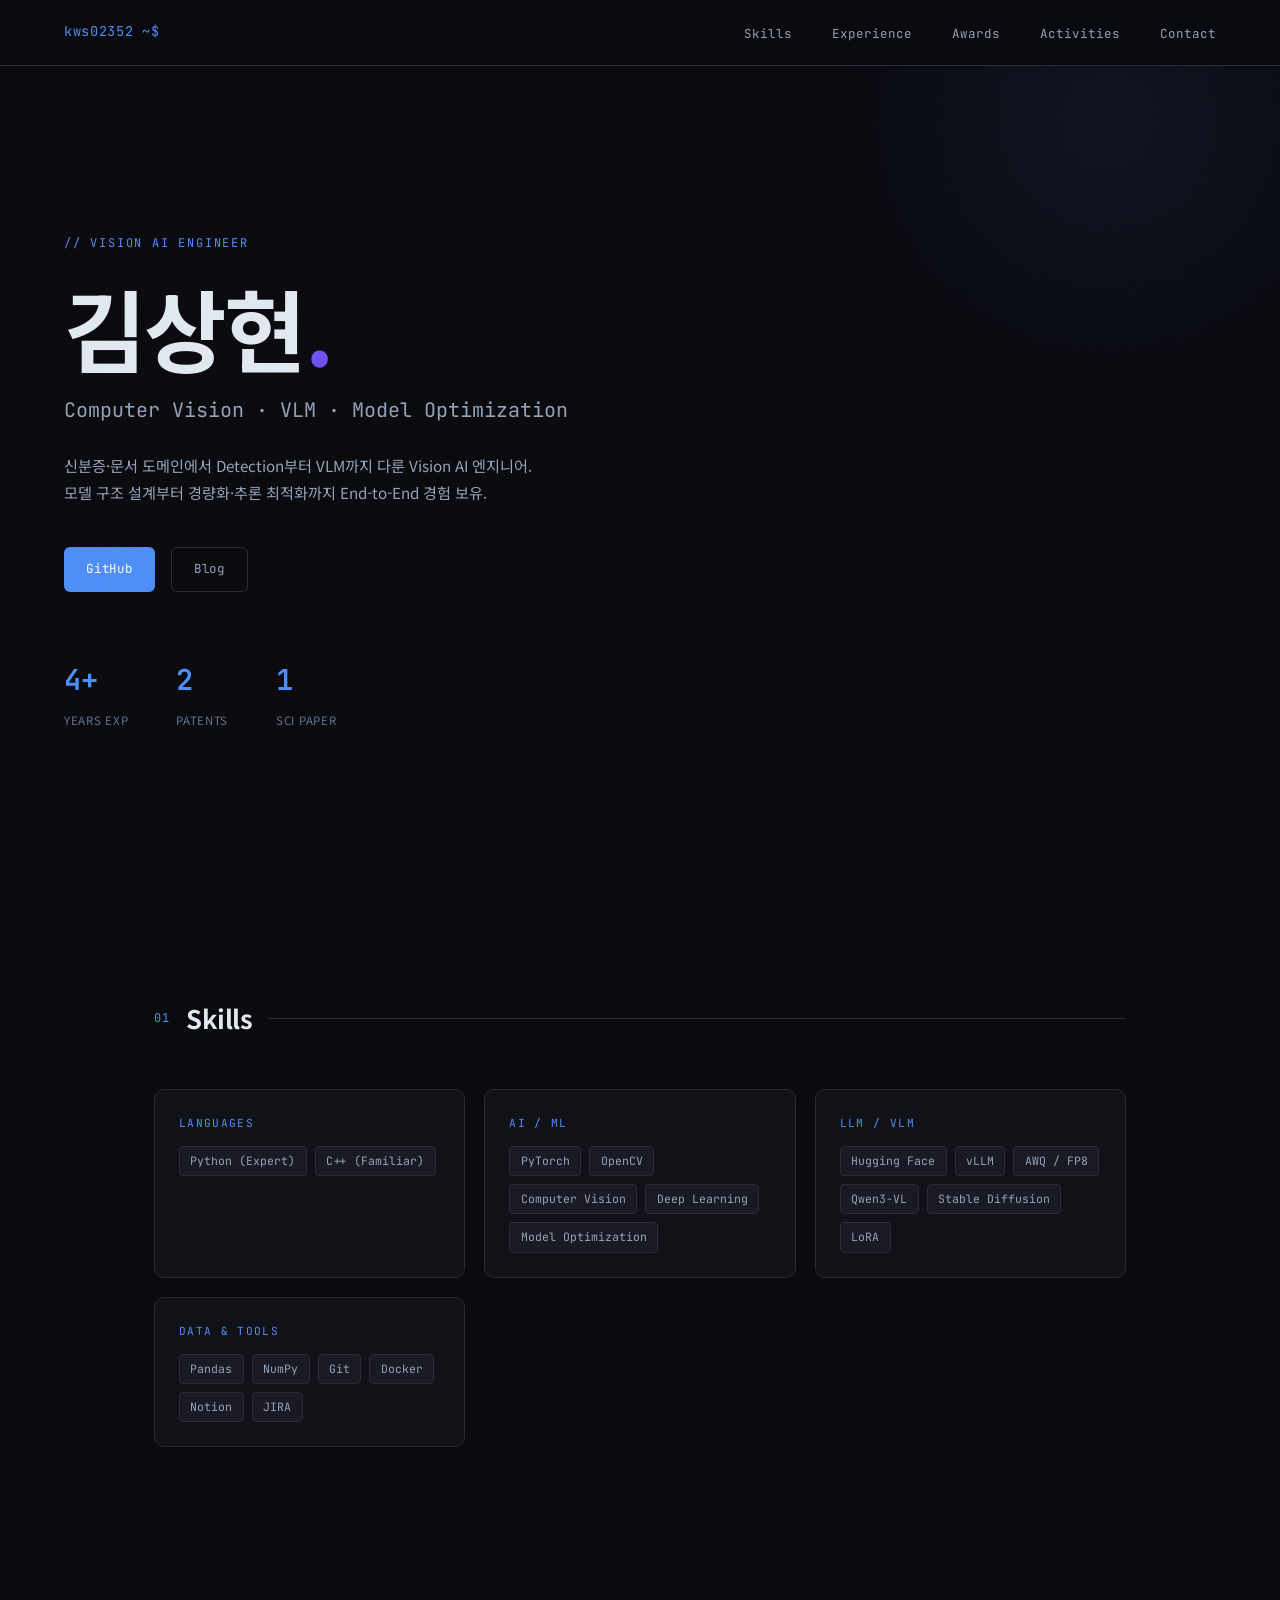
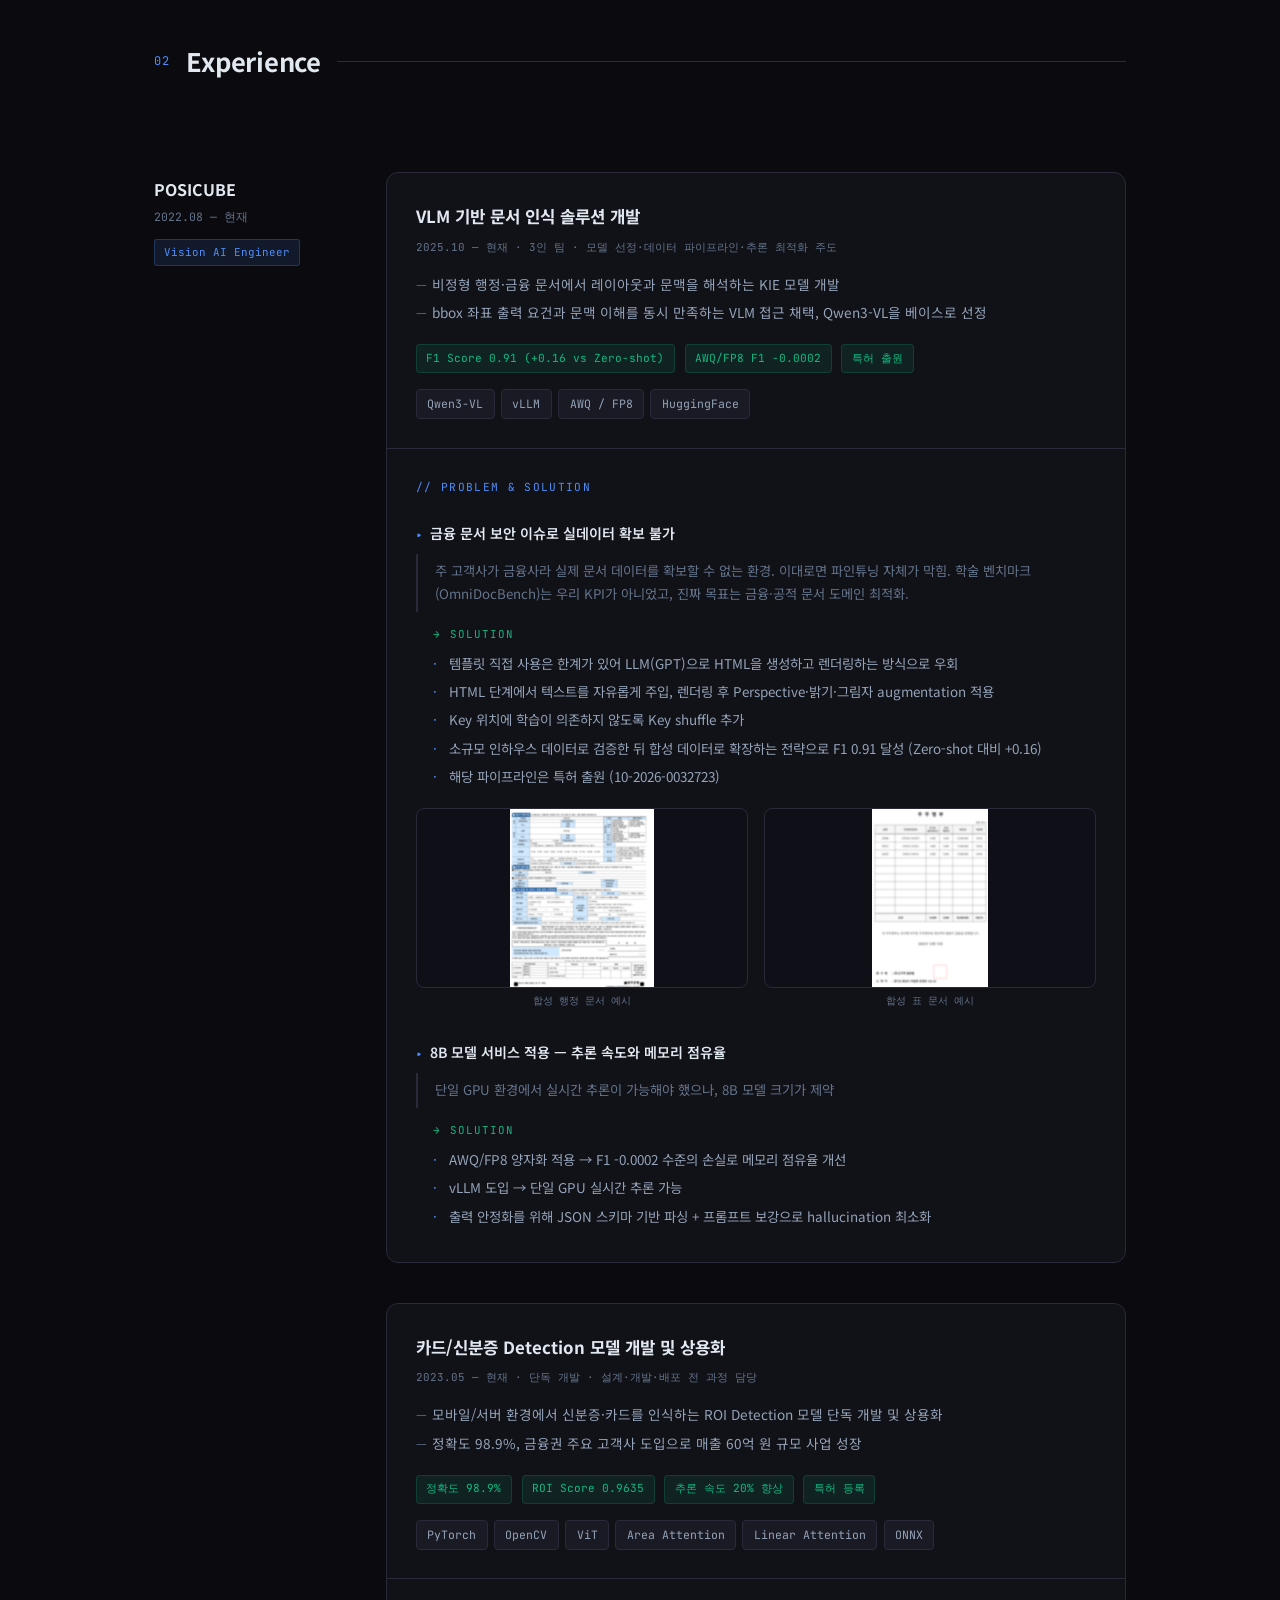
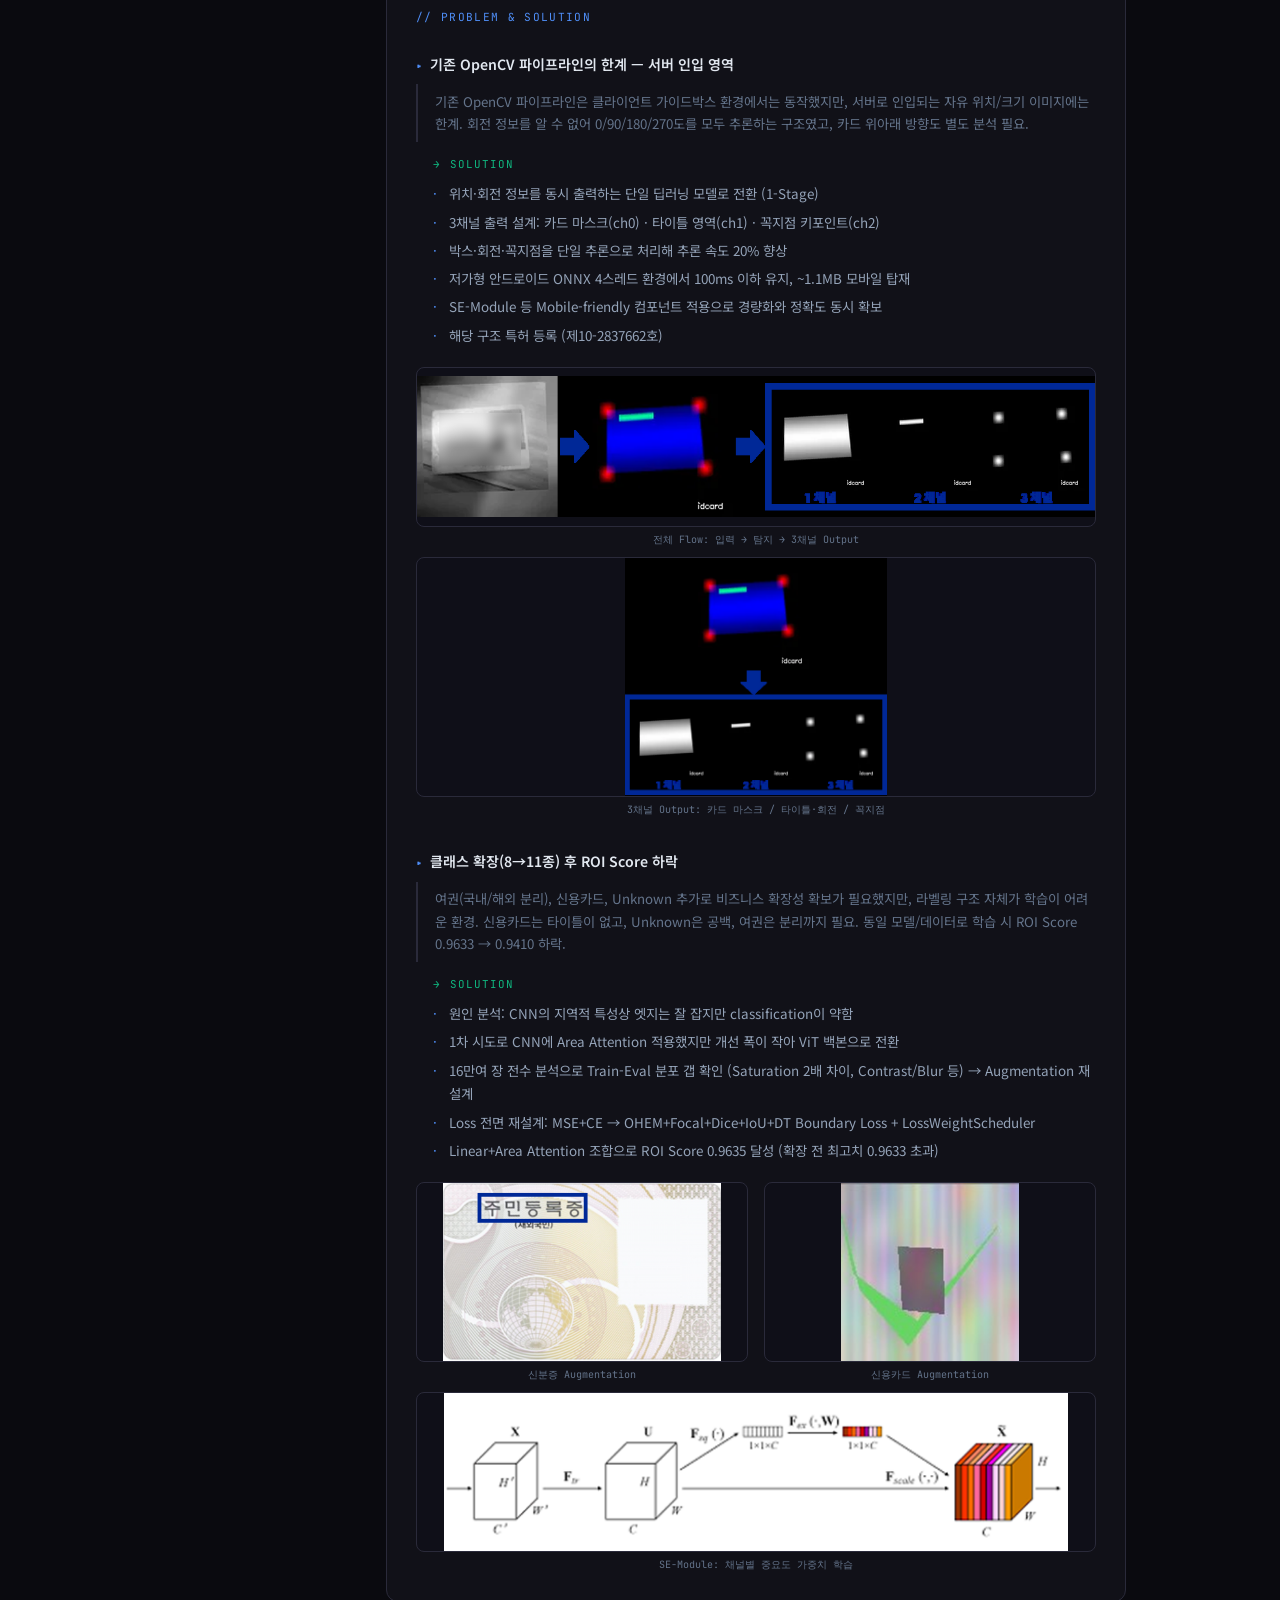
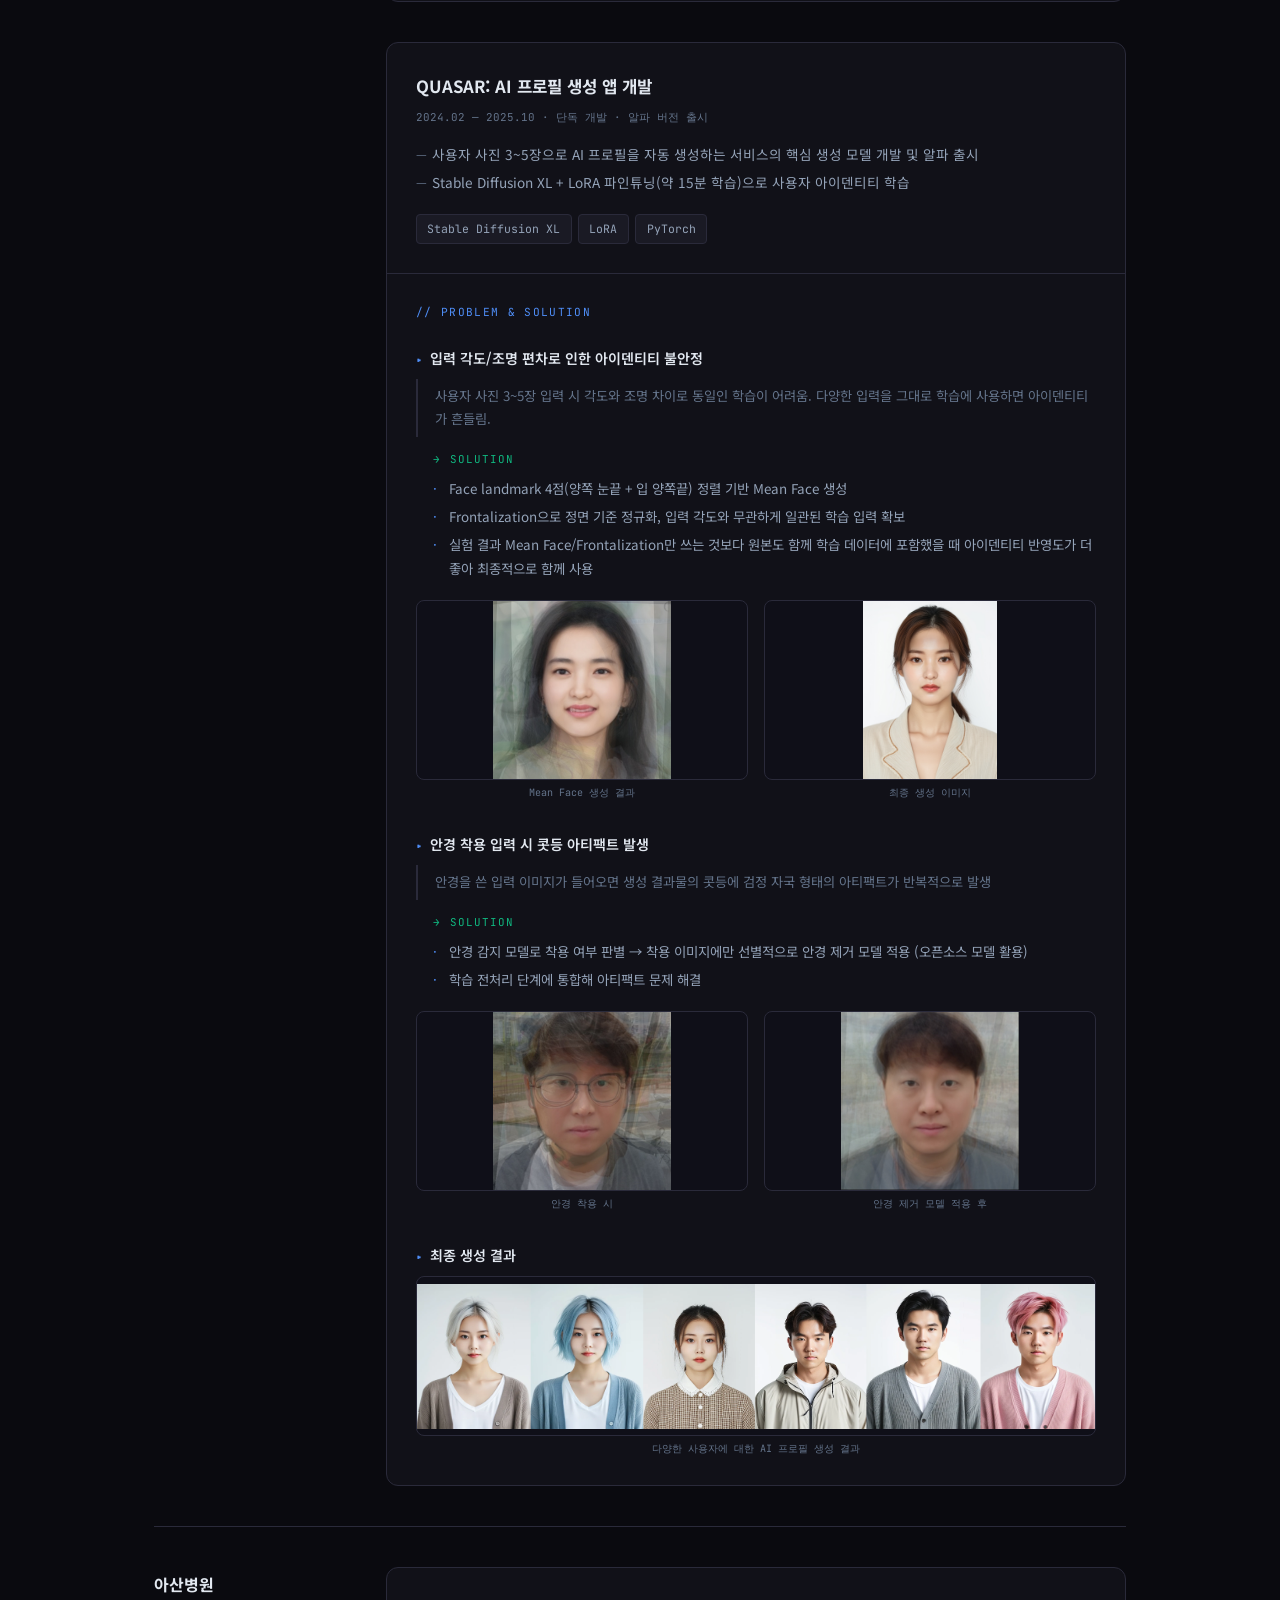
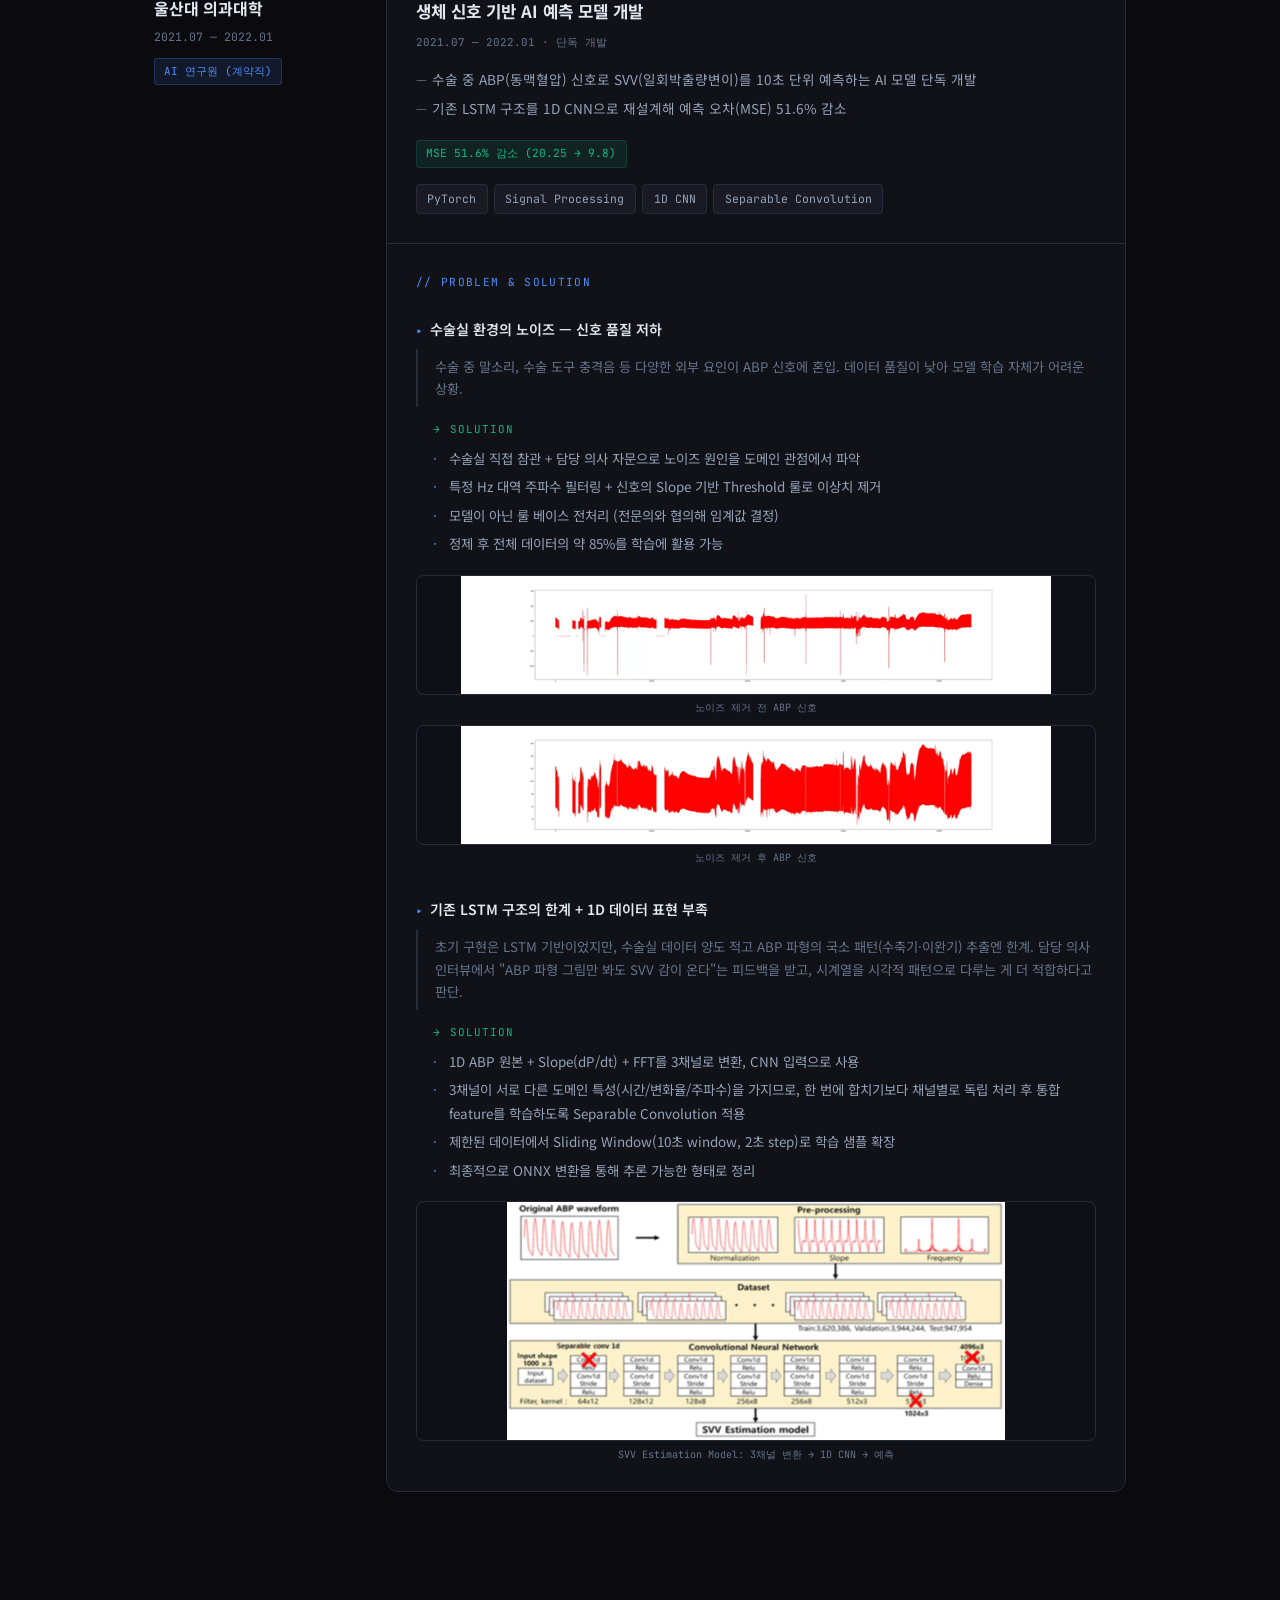
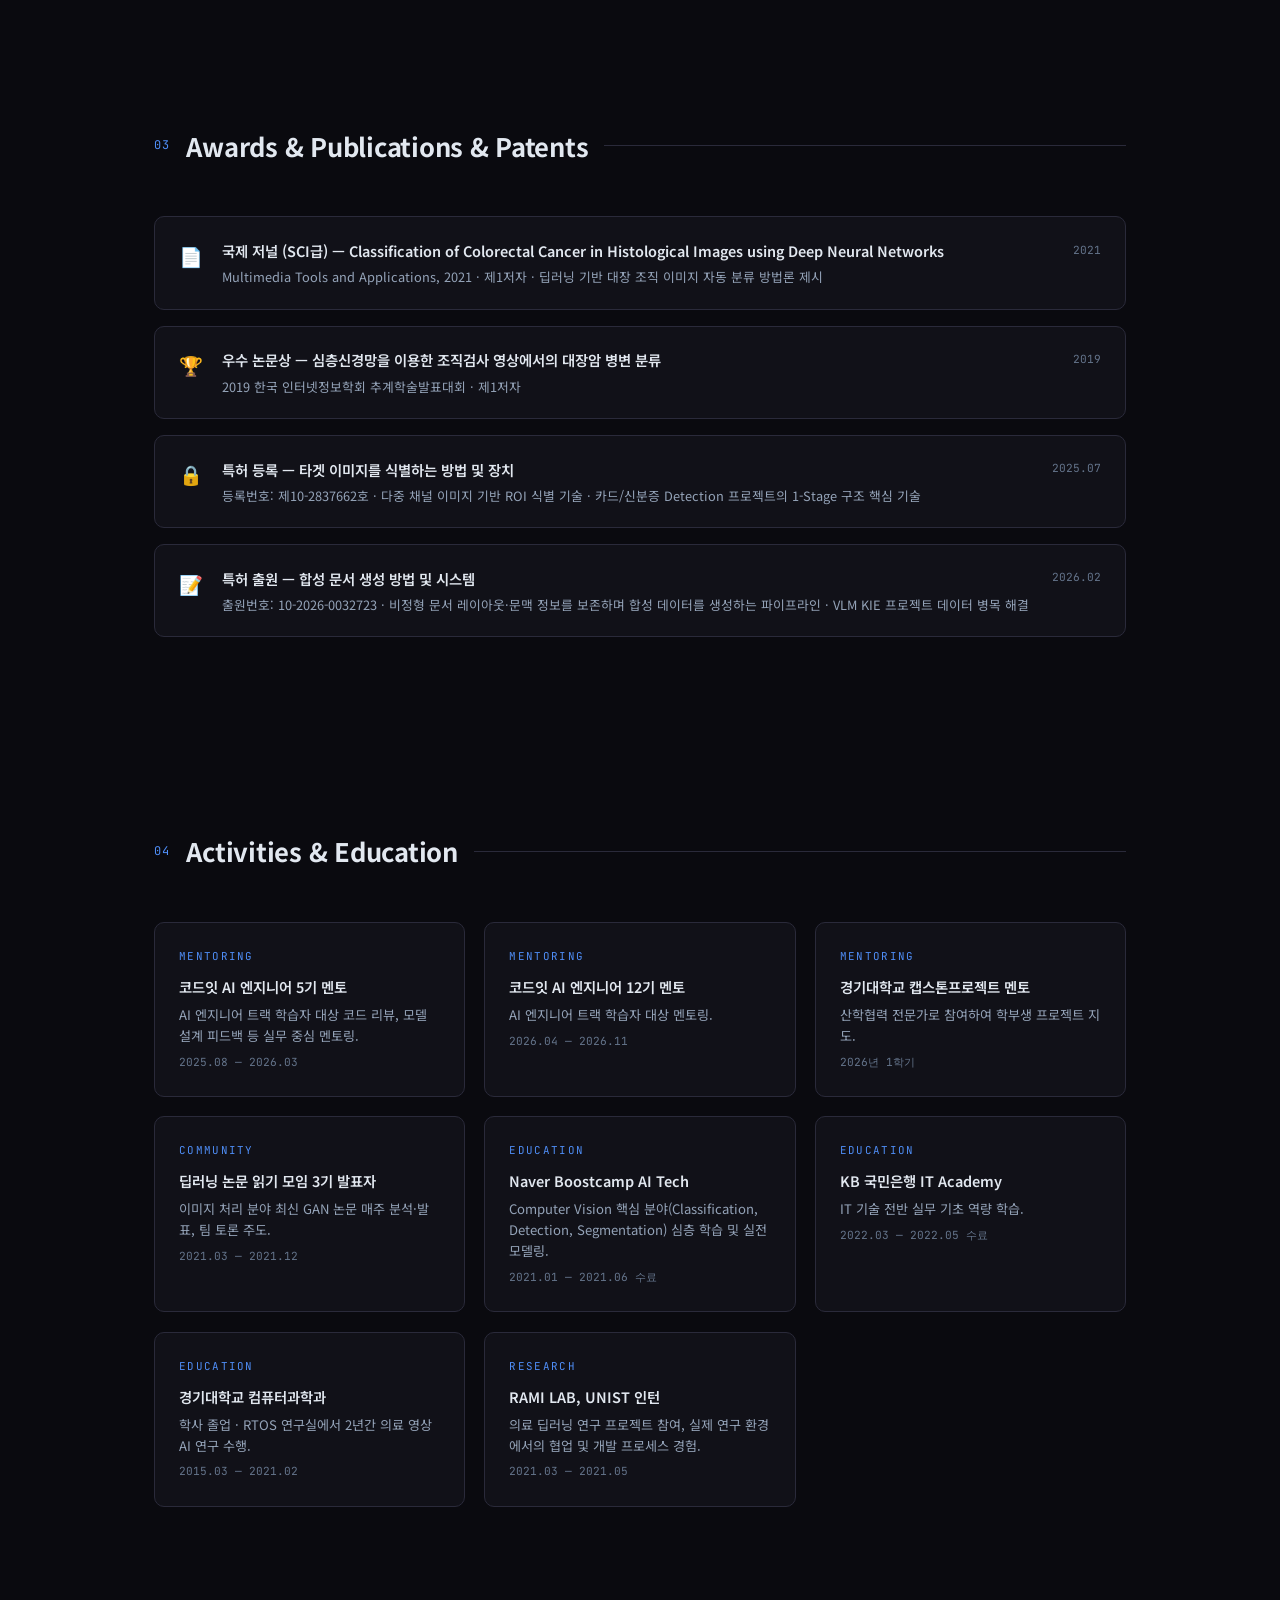
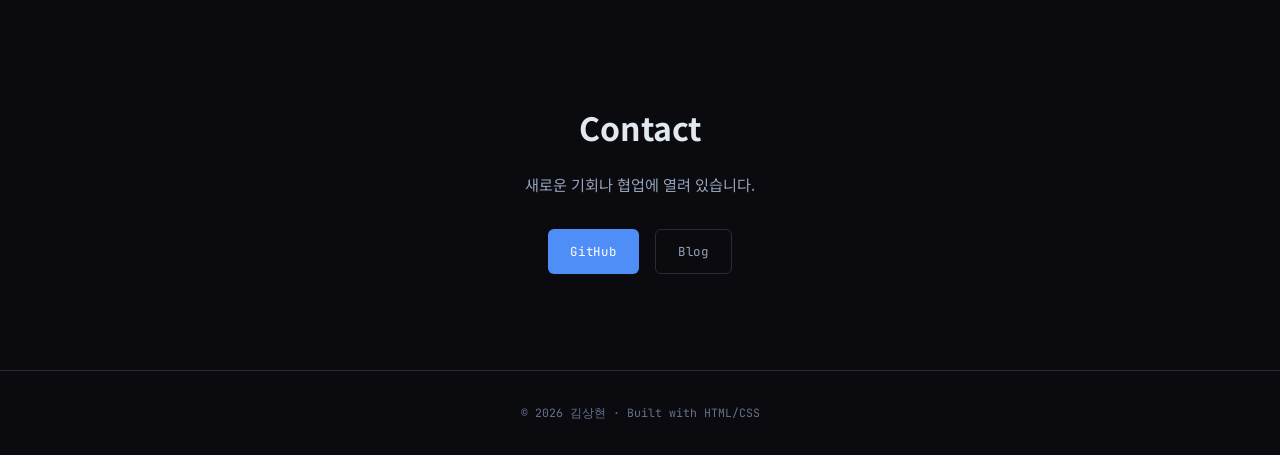
==== index.html @ 71778f73 "Refactor portfolio: simplify problem-solution sections, fix inaccurate descriptions~" ====
<!DOCTYPE html>
<html lang="ko">
<head>
  <meta charset="UTF-8" />
  <meta name="viewport" content="width=device-width, initial-scale=1.0" />
  <title>김상현 | Vision AI Engineer</title>
  <link rel="preconnect" href="https://fonts.googleapis.com" />
  <link rel="preconnect" href="https://fonts.gstatic.com" crossorigin />
  <link href="https://fonts.googleapis.com/css2?family=JetBrains+Mono:wght@300;400;600&family=Noto+Sans+KR:wght@300;400;500;700&display=swap" rel="stylesheet" />
  <style>
    :root {
      --bg:      #0a0a0f;
      --bg2:     #111118;
      --bg3:     #1a1a24;
      --border:  #2a2a3a;
      --accent:  #4f8ef7;
      --accent2: #7c3aed;
      --green:   #10b981;
      --text:    #e2e8f0;
      --text2:   #94a3b8;
      --text3:   #64748b;
      --mono:    'JetBrains Mono', monospace;
      --sans:    'Noto Sans KR', sans-serif;
    }

    *, *::before, *::after { box-sizing: border-box; margin: 0; padding: 0; }
    html { scroll-behavior: smooth; }
    body {
      background: var(--bg);
      color: var(--text);
      font-family: var(--sans);
      font-size: 15px;
      line-height: 1.75;
      overflow-x: hidden;
    }
    body::before {
      content: '';
      position: fixed;
      inset: 0;
      background-image: url("data:image/svg+xml,%3Csvg viewBox='0 0 256 256' xmlns='http://www.w3.org/2000/svg'%3E%3Cfilter id='n'%3E%3CfeTurbulence type='fractalNoise' baseFrequency='0.9' numOctaves='4' stitchTiles='stitch'/%3E%3C/filter%3E%3Crect width='100%25' height='100%25' filter='url(%23n)' opacity='0.04'/%3E%3C/svg%3E");
      pointer-events: none;
      z-index: 9999;
      opacity: 0.4;
    }

    /* NAV */
    nav {
      position: fixed;
      top: 0; left: 0; right: 0;
      z-index: 100;
      display: flex;
      justify-content: space-between;
      align-items: center;
      padding: 1.2rem 4rem;
      background: rgba(10,10,15,0.88);
      backdrop-filter: blur(12px);
      border-bottom: 1px solid var(--border);
    }
    .nav-logo { font-family: var(--mono); font-size: 0.85rem; color: var(--accent); letter-spacing: 0.05em; }
    .nav-links { display: flex; gap: 2.5rem; list-style: none; }
    .nav-links a {
      font-family: var(--mono); font-size: 0.78rem; color: var(--text2);
      text-decoration: none; letter-spacing: 0.08em; transition: color 0.2s;
    }
    .nav-links a:hover { color: var(--accent); }

    /* HERO */
    .hero {
      min-height: 100vh;
      display: flex; flex-direction: column; justify-content: center;
      padding: 8rem 4rem 4rem;
      position: relative; overflow: hidden;
    }
    .hero::after {
      content: '';
      position: absolute; top: -20%; right: -10%;
      width: 600px; height: 600px;
      background: radial-gradient(circle, rgba(79,142,247,0.08) 0%, transparent 70%);
      pointer-events: none;
    }
    .hero-tag {
      font-family: var(--mono); font-size: 0.75rem; color: var(--accent);
      letter-spacing: 0.15em; margin-bottom: 1.5rem;
      opacity: 0; animation: fadeUp 0.6s 0.2s forwards;
    }
    .hero-name {
      font-size: clamp(3rem, 7vw, 6rem); font-weight: 700;
      line-height: 1.1; letter-spacing: -0.02em;
      opacity: 0; animation: fadeUp 0.6s 0.35s forwards;
    }
    .hero-name span {
      background: linear-gradient(135deg, var(--accent), var(--accent2));
      -webkit-background-clip: text; -webkit-text-fill-color: transparent;
    }
    .hero-title {
      font-family: var(--mono); font-size: clamp(0.95rem, 2vw, 1.25rem);
      color: var(--text2); margin-top: 1rem;
      opacity: 0; animation: fadeUp 0.6s 0.5s forwards;
    }
    .hero-desc {
      max-width: 580px; color: var(--text2); margin-top: 1.5rem;
      font-size: 0.95rem; line-height: 1.8;
      opacity: 0; animation: fadeUp 0.6s 0.65s forwards;
    }
    .hero-links {
      display: flex; gap: 1rem; margin-top: 2.5rem;
      opacity: 0; animation: fadeUp 0.6s 0.8s forwards;
    }
    .btn {
      display: inline-flex; align-items: center; gap: 0.5rem;
      padding: 0.65rem 1.4rem; border-radius: 6px;
      font-family: var(--mono); font-size: 0.78rem; letter-spacing: 0.05em;
      text-decoration: none; transition: all 0.2s; cursor: pointer; border: none;
    }
    .btn-primary { background: var(--accent); color: #fff; }
    .btn-primary:hover { background: #6fa3f9; transform: translateY(-2px); }
    .btn-ghost { background: transparent; color: var(--text2); border: 1px solid var(--border); }
    .btn-ghost:hover { border-color: var(--accent); color: var(--accent); transform: translateY(-2px); }
    .hero-stats {
      display: flex; gap: 3rem; margin-top: 4rem;
      opacity: 0; animation: fadeUp 0.6s 0.95s forwards;
    }
    .stat-item { display: flex; flex-direction: column; gap: 0.3rem; }
    .stat-num { font-family: var(--mono); font-size: 1.8rem; font-weight: 600; color: var(--accent); }
    .stat-label { font-size: 0.72rem; color: var(--text3); letter-spacing: 0.06em; }

    /* SECTION */
    section { padding: 6rem 4rem; max-width: 1100px; margin: 0 auto; }
    .section-header { display: flex; align-items: center; gap: 1rem; margin-bottom: 3rem; }
    .section-num { font-family: var(--mono); font-size: 0.75rem; color: var(--accent); letter-spacing: 0.1em; }
    .section-title { font-size: 1.6rem; font-weight: 700; letter-spacing: -0.01em; }
    .section-line { flex: 1; height: 1px; background: var(--border); }

    /* SKILLS */
    .skills-grid { display: grid; grid-template-columns: repeat(auto-fit, minmax(260px, 1fr)); gap: 1.2rem; }
    .skill-card {
      background: var(--bg2); border: 1px solid var(--border); border-radius: 10px;
      padding: 1.5rem; transition: border-color 0.2s, transform 0.2s;
    }
    .skill-card:hover { border-color: var(--accent); transform: translateY(-3px); }
    .skill-card-label { font-family: var(--mono); font-size: 0.7rem; color: var(--accent); letter-spacing: 0.12em; margin-bottom: 0.8rem; }
    .skill-tags { display: flex; flex-wrap: wrap; gap: 0.5rem; }
    .tag {
      font-family: var(--mono); font-size: 0.72rem; padding: 0.25rem 0.65rem;
      border-radius: 4px; background: var(--bg3); color: var(--text2); border: 1px solid var(--border);
    }

    /* EXPERIENCE */
    .exp-item {
      display: grid; grid-template-columns: 200px 1fr; gap: 2rem;
      padding: 2.5rem 0; border-bottom: 1px solid var(--border);
    }
    .exp-item:last-child { border-bottom: none; }
    .exp-meta { padding-top: 0.3rem; }
    .exp-company { font-weight: 700; font-size: 1rem; line-height: 1.5; }
    .exp-period { font-family: var(--mono); font-size: 0.72rem; color: var(--text3); margin-top: 0.4rem; }
    .exp-role-badge {
      display: inline-block; margin-top: 0.7rem;
      font-family: var(--mono); font-size: 0.68rem; padding: 0.2rem 0.55rem;
      border-radius: 3px; background: rgba(79,142,247,0.12);
      color: var(--accent); border: 1px solid rgba(79,142,247,0.25);
    }
    .exp-projects { display: flex; flex-direction: column; gap: 2.5rem; }

    /* PROJECT CARD */
    .project-card {
      background: var(--bg2); border: 1px solid var(--border);
      border-radius: 12px; overflow: hidden; transition: border-color 0.2s;
    }
    .project-card:hover { border-color: rgba(79,142,247,0.35); }
    .project-card-header { padding: 1.8rem; }
    .project-name { font-weight: 700; font-size: 1.05rem; margin-bottom: 0.4rem; }
    .project-period { font-family: var(--mono); font-size: 0.68rem; color: var(--text3); margin-bottom: 1rem; }

    /* Summary bullets */
    .project-summary {
      margin-bottom: 1.2rem;
    }
    .project-summary li {
      font-size: 0.85rem; color: var(--text2); line-height: 1.75;
      padding-left: 1rem; position: relative; list-style: none;
      margin-bottom: 0.3rem;
    }
    .project-summary li::before {
      content: '—'; position: absolute; left: 0;
      color: var(--text3); font-size: 0.75rem;
    }

    .project-metrics { display: flex; flex-wrap: wrap; gap: 0.6rem; margin-bottom: 1rem; }
    .metric {
      font-family: var(--mono); font-size: 0.7rem; padding: 0.22rem 0.6rem;
      border-radius: 4px; background: rgba(16,185,129,0.1);
      color: var(--green); border: 1px solid rgba(16,185,129,0.2);
    }
    .project-stack { display: flex; flex-wrap: wrap; gap: 0.4rem; }

    /* PROBLEM / SOLUTION */
    .ps-section { border-top: 1px solid var(--border); padding: 1.8rem; }
    .ps-title { font-family: var(--mono); font-size: 0.7rem; color: var(--accent); letter-spacing: 0.12em; margin-bottom: 1.5rem; }
    .ps-item { margin-bottom: 2rem; }
    .ps-item:last-child { margin-bottom: 0; }
    .ps-problem {
      font-size: 0.88rem; font-weight: 600; color: var(--text);
      margin-bottom: 0.5rem; display: flex; align-items: baseline; gap: 0.5rem;
    }
    .ps-problem::before { content: '▸'; color: var(--accent); font-size: 0.7rem; flex-shrink: 0; }
    .ps-context {
      font-size: 0.83rem; color: var(--text3); line-height: 1.7;
      padding: 0.4rem 0 0.4rem 1.1rem;
      margin-bottom: 0.8rem;
      border-left: 2px solid var(--border);
    }
    .ps-sol-label {
      font-family: var(--mono); font-size: 0.68rem; color: var(--green);
      letter-spacing: 0.1em; margin-bottom: 0.5rem; padding-left: 1.1rem;
    }
    .ps-sol { padding-left: 1.1rem; }
    .ps-sol li {
      font-size: 0.84rem; color: var(--text2); line-height: 1.75;
      list-style: none; position: relative; padding-left: 1rem; margin-bottom: 0.3rem;
    }
    .ps-sol li::before { content: '·'; position: absolute; left: 0; color: var(--accent); }

    /* IMAGES */
    .img-block { margin-top: 1.2rem; }
    .img-row { display: flex; gap: 1rem; flex-wrap: wrap; align-items: stretch; }
    .img-figure { display: flex; flex-direction: column; flex: 1; min-width: 0; }
    .img-figure img {
      width: 100%; height: 180px; object-fit: contain;
      background: #0f0f18; border-radius: 8px; border: 1px solid var(--border);
    }
    .img-figure.tall img  { height: 240px; }
    .img-figure.wide img  { height: 160px; }
    .img-figure.short img { height: 120px; }
    .img-caption {
      text-align: center; font-family: var(--mono); font-size: 0.63rem;
      color: var(--text3); margin-top: 0.4rem; line-height: 1.4;
    }

    /* AWARDS */
    .awards-list { display: flex; flex-direction: column; gap: 1rem; }
    .award-item {
      display: flex; align-items: flex-start; gap: 1.2rem;
      padding: 1.3rem 1.5rem; background: var(--bg2);
      border: 1px solid var(--border); border-radius: 10px; transition: border-color 0.2s;
    }
    .award-item:hover { border-color: rgba(79,142,247,0.35); }
    .award-icon { font-size: 1.2rem; flex-shrink: 0; margin-top: 0.1rem; }
    .award-content { flex: 1; }
    .award-title { font-weight: 600; font-size: 0.9rem; margin-bottom: 0.25rem; }
    .award-sub { font-size: 0.8rem; color: var(--text2); line-height: 1.6; }
    .award-year { font-family: var(--mono); font-size: 0.7rem; color: var(--text3); white-space: nowrap; padding-top: 0.15rem; }

    /* ACTIVITIES */
    .activities-grid { display: grid; grid-template-columns: repeat(auto-fit, minmax(300px, 1fr)); gap: 1.2rem; }
    .activity-card {
      background: var(--bg2); border: 1px solid var(--border); border-radius: 10px;
      padding: 1.5rem; transition: border-color 0.2s, transform 0.2s;
    }
    .activity-card:hover { border-color: rgba(79,142,247,0.35); transform: translateY(-3px); }
    .activity-type { font-family: var(--mono); font-size: 0.68rem; color: var(--accent); letter-spacing: 0.12em; margin-bottom: 0.5rem; }
    .activity-title { font-weight: 600; font-size: 0.9rem; margin-bottom: 0.3rem; }
    .activity-sub { font-size: 0.82rem; color: var(--text2); line-height: 1.6; margin-top: 0.3rem; }
    .activity-period { font-family: var(--mono); font-size: 0.7rem; color: var(--text3); margin-top: 0.4rem; }

    /* CONTACT */
    .contact-section { text-align: center; padding: 6rem 4rem; }
    .contact-section h2 { font-size: 2rem; font-weight: 700; margin-bottom: 1rem; }
    .contact-section p { color: var(--text2); margin-bottom: 2rem; font-size: 0.95rem; }
    .contact-links { display: flex; justify-content: center; gap: 1rem; flex-wrap: wrap; }

    footer { text-align: center; padding: 2rem; border-top: 1px solid var(--border); font-family: var(--mono); font-size: 0.72rem; color: var(--text3); }

    @keyframes fadeUp {
      from { opacity: 0; transform: translateY(20px); }
      to   { opacity: 1; transform: translateY(0); }
    }
    ::-webkit-scrollbar { width: 6px; }
    ::-webkit-scrollbar-track { background: var(--bg); }
    ::-webkit-scrollbar-thumb { background: var(--border); border-radius: 3px; }
    ::-webkit-scrollbar-thumb:hover { background: var(--accent); }

    @media (max-width: 768px) {
      nav { padding: 1rem 1.5rem; }
      .nav-links { display: none; }
      .hero { padding: 7rem 1.5rem 3rem; }
      section { padding: 4rem 1.5rem; }
      .exp-item { grid-template-columns: 1fr; gap: 1rem; }
      .hero-stats { gap: 2rem; flex-wrap: wrap; }
      .contact-section { padding: 4rem 1.5rem; }
    }
  </style>
</head>
<body>

<nav>
  <div class="nav-logo">kws02352 ~$</div>
  <ul class="nav-links">
    <li><a href="#skills">Skills</a></li>
    <li><a href="#experience">Experience</a></li>
    <li><a href="#awards">Awards</a></li>
    <li><a href="#activities">Activities</a></li>
    <li><a href="#contact">Contact</a></li>
  </ul>
</nav>

<!-- HERO -->
<div class="hero">
  <div class="hero-tag">// VISION AI ENGINEER</div>
  <h1 class="hero-name">김상현<span>.</span></h1>
  <div class="hero-title">Computer Vision · VLM · Model Optimization</div>
  <p class="hero-desc">
    신분증·문서 도메인에서 Detection부터 VLM까지 다룬 Vision AI 엔지니어.<br>
    모델 구조 설계부터 경량화·추론 최적화까지 End-to-End 경험 보유.
  </p>
  <div class="hero-links">
    <a href="https://github.com/kws02352" class="btn btn-primary" target="_blank">GitHub</a>
    <a href="https://aikim.tistory.com" class="btn btn-ghost" target="_blank">Blog</a>
  </div>
  <div class="hero-stats">
    <div class="stat-item"><span class="stat-num">4+</span><span class="stat-label">YEARS EXP</span></div>
    <div class="stat-item"><span class="stat-num">2</span><span class="stat-label">PATENTS</span></div>
    <div class="stat-item"><span class="stat-num">1</span><span class="stat-label">SCI PAPER</span></div>
  </div>
</div>

<!-- SKILLS -->
<section id="skills">
  <div class="section-header">
    <span class="section-num">01</span>
    <h2 class="section-title">Skills</h2>
    <div class="section-line"></div>
  </div>
  <div class="skills-grid">
    <div class="skill-card">
      <div class="skill-card-label">LANGUAGES</div>
      <div class="skill-tags">
        <span class="tag">Python (Expert)</span><span class="tag">C++ (Familiar)</span>
      </div>
    </div>
    <div class="skill-card">
      <div class="skill-card-label">AI / ML</div>
      <div class="skill-tags">
        <span class="tag">PyTorch</span><span class="tag">OpenCV</span>
        <span class="tag">Computer Vision</span><span class="tag">Deep Learning</span>
        <span class="tag">Model Optimization</span>
      </div>
    </div>
    <div class="skill-card">
      <div class="skill-card-label">LLM / VLM</div>
      <div class="skill-tags">
        <span class="tag">Hugging Face</span><span class="tag">vLLM</span>
        <span class="tag">AWQ / FP8</span><span class="tag">Qwen3-VL</span>
        <span class="tag">Stable Diffusion</span><span class="tag">LoRA</span>
      </div>
    </div>
    <div class="skill-card">
      <div class="skill-card-label">DATA & TOOLS</div>
      <div class="skill-tags">
        <span class="tag">Pandas</span><span class="tag">NumPy</span>
        <span class="tag">Git</span><span class="tag">Docker</span>
        <span class="tag">Notion</span><span class="tag">JIRA</span>
      </div>
    </div>
  </div>
</section>

<!-- EXPERIENCE -->
<section id="experience">
  <div class="section-header">
    <span class="section-num">02</span>
    <h2 class="section-title">Experience</h2>
    <div class="section-line"></div>
  </div>

  <div class="exp-item">
    <div class="exp-meta">
      <div class="exp-company">POSICUBE</div>
      <div class="exp-period">2022.08 — 현재</div>
      <div class="exp-role-badge">Vision AI Engineer</div>
    </div>
    <div class="exp-projects">

      <!-- VLM -->
      <div class="project-card">
        <div class="project-card-header">
          <div class="project-name">VLM 기반 문서 인식 솔루션 개발</div>
          <div class="project-period">2025.10 — 현재 · 3인 팀 · 모델 선정·데이터 파이프라인·추론 최적화 주도</div>
          <ul class="project-summary">
            <li>비정형 행정·금융 문서에서 레이아웃과 문맥을 해석하는 KIE 모델 개발</li>
            <li>bbox 좌표 출력 요건과 문맥 이해를 동시 만족하는 VLM 접근 채택, Qwen3-VL을 베이스로 선정</li>
          </ul>
          <div class="project-metrics">
            <span class="metric">F1 Score 0.91 (+0.16 vs Zero-shot)</span>
            <span class="metric">AWQ/FP8 F1 -0.0002</span>
            <span class="metric">특허 출원</span>
          </div>
          <div class="project-stack">
            <span class="tag">Qwen3-VL</span><span class="tag">vLLM</span>
            <span class="tag">AWQ / FP8</span><span class="tag">HuggingFace</span>
          </div>
        </div>
        <div class="ps-section">
          <div class="ps-title">// PROBLEM & SOLUTION</div>

          <div class="ps-item">
            <div class="ps-problem">금융 문서 보안 이슈로 실데이터 확보 불가</div>
            <div class="ps-context">주 고객사가 금융사라 실제 문서 데이터를 확보할 수 없는 환경. 이대로면 파인튜닝 자체가 막힘. 학술 벤치마크(OmniDocBench)는 우리 KPI가 아니었고, 진짜 목표는 금융·공적 문서 도메인 최적화.</div>
            <div class="ps-sol-label">→ SOLUTION</div>
            <ul class="ps-sol">
              <li>템플릿 직접 사용은 한계가 있어 LLM(GPT)으로 HTML을 생성하고 렌더링하는 방식으로 우회</li>
              <li>HTML 단계에서 텍스트를 자유롭게 주입, 렌더링 후 Perspective·밝기·그림자 augmentation 적용</li>
              <li>Key 위치에 학습이 의존하지 않도록 Key shuffle 추가</li>
              <li>소규모 인하우스 데이터로 검증한 뒤 합성 데이터로 확장하는 전략으로 F1 0.91 달성 (Zero-shot 대비 +0.16)</li>
              <li>해당 파이프라인은 특허 출원 (10-2026-0032723)</li>
            </ul>
            <div class="img-block">
              <div class="img-row" style="margin-top:0.8rem;">
                <div class="img-figure">
                  <img src="images/synth_doc1.png" alt="합성 행정 문서" loading="lazy" />
                  <div class="img-caption">합성 행정 문서 예시</div>
                </div>
                <div class="img-figure">
                  <img src="images/synth_doc2.png" alt="합성 표 문서" loading="lazy" />
                  <div class="img-caption">합성 표 문서 예시</div>
                </div>
              </div>
            </div>
          </div>

          <div class="ps-item">
            <div class="ps-problem">8B 모델 서비스 적용 — 추론 속도와 메모리 점유율</div>
            <div class="ps-context">단일 GPU 환경에서 실시간 추론이 가능해야 했으나, 8B 모델 크기가 제약</div>
            <div class="ps-sol-label">→ SOLUTION</div>
            <ul class="ps-sol">
              <li>AWQ/FP8 양자화 적용 → F1 -0.0002 수준의 손실로 메모리 점유율 개선</li>
              <li>vLLM 도입 → 단일 GPU 실시간 추론 가능</li>
              <li>출력 안정화를 위해 JSON 스키마 기반 파싱 + 프롬프트 보강으로 hallucination 최소화</li>
            </ul>
          </div>
        </div>
      </div>

      <!-- DETECTION -->
      <div class="project-card">
        <div class="project-card-header">
          <div class="project-name">카드/신분증 Detection 모델 개발 및 상용화</div>
          <div class="project-period">2023.05 — 현재 · 단독 개발 · 설계·개발·배포 전 과정 담당</div>
          <ul class="project-summary">
            <li>모바일/서버 환경에서 신분증·카드를 인식하는 ROI Detection 모델 단독 개발 및 상용화</li>
            <li>정확도 98.9%, 금융권 주요 고객사 도입으로 매출 60억 원 규모 사업 성장</li>
          </ul>
          <div class="project-metrics">
            <span class="metric">정확도 98.9%</span>
            <span class="metric">ROI Score 0.9635</span>
            <span class="metric">추론 속도 20% 향상</span>
            <span class="metric">특허 등록</span>
          </div>
          <div class="project-stack">
            <span class="tag">PyTorch</span><span class="tag">OpenCV</span>
            <span class="tag">ViT</span><span class="tag">Area Attention</span>
            <span class="tag">Linear Attention</span><span class="tag">ONNX</span>
          </div>
        </div>
        <div class="ps-section">
          <div class="ps-title">// PROBLEM & SOLUTION</div>

          <div class="ps-item">
            <div class="ps-problem">기존 OpenCV 파이프라인의 한계 — 서버 인입 영역</div>
            <div class="ps-context">기존 OpenCV 파이프라인은 클라이언트 가이드박스 환경에서는 동작했지만, 서버로 인입되는 자유 위치/크기 이미지에는 한계. 회전 정보를 알 수 없어 0/90/180/270도를 모두 추론하는 구조였고, 카드 위아래 방향도 별도 분석 필요.</div>
            <div class="ps-sol-label">→ SOLUTION</div>
            <ul class="ps-sol">
              <li>위치·회전 정보를 동시 출력하는 단일 딥러닝 모델로 전환 (1-Stage)</li>
              <li>3채널 출력 설계: 카드 마스크(ch0) · 타이틀 영역(ch1) · 꼭지점 키포인트(ch2)</li>
              <li>박스·회전·꼭지점을 단일 추론으로 처리해 추론 속도 20% 향상</li>
              <li>저가형 안드로이드 ONNX 4스레드 환경에서 100ms 이하 유지, ~1.1MB 모바일 탑재</li>
              <li>SE-Module 등 Mobile-friendly 컴포넌트 적용으로 경량화와 정확도 동시 확보</li>
              <li>해당 구조 특허 등록 (제10-2837662호)</li>
            </ul>
            <div class="img-block">
              <div class="img-row" style="margin-top:0.8rem;">
                <div class="img-figure wide">
                  <img src="images/detection_flow.png" alt="Detection Flow" loading="lazy" />
                  <div class="img-caption">전체 Flow: 입력 → 탐지 → 3채널 Output</div>
                </div>
              </div>
              <div class="img-row" style="margin-top:0.6rem;">
                <div class="img-figure tall">
                  <img src="images/detection_output.png" alt="3채널 Output" loading="lazy" />
                  <div class="img-caption">3채널 Output: 카드 마스크 / 타이틀·회전 / 꼭지점</div>
                </div>
              </div>
            </div>
          </div>

          <div class="ps-item">
            <div class="ps-problem">클래스 확장(8→11종) 후 ROI Score 하락</div>
            <div class="ps-context">여권(국내/해외 분리), 신용카드, Unknown 추가로 비즈니스 확장성 확보가 필요했지만, 라벨링 구조 자체가 학습이 어려운 환경. 신용카드는 타이틀이 없고, Unknown은 공백, 여권은 분리까지 필요. 동일 모델/데이터로 학습 시 ROI Score 0.9633 → 0.9410 하락.</div>
            <div class="ps-sol-label">→ SOLUTION</div>
            <ul class="ps-sol">
              <li>원인 분석: CNN의 지역적 특성상 엣지는 잘 잡지만 classification이 약함</li>
              <li>1차 시도로 CNN에 Area Attention 적용했지만 개선 폭이 작아 ViT 백본으로 전환</li>
              <li>16만여 장 전수 분석으로 Train-Eval 분포 갭 확인 (Saturation 2배 차이, Contrast/Blur 등) → Augmentation 재설계</li>
              <li>Loss 전면 재설계: MSE+CE → OHEM+Focal+Dice+IoU+DT Boundary Loss + LossWeightScheduler</li>
              <li>Linear+Area Attention 조합으로 ROI Score 0.9635 달성 (확장 전 최고치 0.9633 초과)</li>
            </ul>
            <div class="img-block">
              <div class="img-row" style="margin-top:0.8rem;">
                <div class="img-figure">
                  <img src="images/aug_card1.png" alt="신분증 Augmentation" loading="lazy" />
                  <div class="img-caption">신분증 Augmentation</div>
                </div>
                <div class="img-figure">
                  <img src="images/aug_card2.png" alt="신용카드 Augmentation" loading="lazy" />
                  <div class="img-caption">신용카드 Augmentation</div>
                </div>
              </div>
              <div class="img-row" style="margin-top:0.6rem;">
                <div class="img-figure wide">
                  <img src="images/se_module.png" alt="SE Module" loading="lazy" />
                  <div class="img-caption">SE-Module: 채널별 중요도 가중치 학습</div>
                </div>
              </div>
            </div>
          </div>
        </div>
      </div>

      <!-- QUASAR -->
      <div class="project-card">
        <div class="project-card-header">
          <div class="project-name">QUASAR: AI 프로필 생성 앱 개발</div>
          <div class="project-period">2024.02 — 2025.10 · 단독 개발 · 알파 버전 출시</div>
          <ul class="project-summary">
            <li>사용자 사진 3~5장으로 AI 프로필을 자동 생성하는 서비스의 핵심 생성 모델 개발 및 알파 출시</li>
            <li>Stable Diffusion XL + LoRA 파인튜닝(약 15분 학습)으로 사용자 아이덴티티 학습</li>
          </ul>
          <div class="project-stack">
            <span class="tag">Stable Diffusion XL</span>
            <span class="tag">LoRA</span>
            <span class="tag">PyTorch</span>
          </div>
        </div>
        <div class="ps-section">
          <div class="ps-title">// PROBLEM & SOLUTION</div>

          <div class="ps-item">
            <div class="ps-problem">입력 각도/조명 편차로 인한 아이덴티티 불안정</div>
            <div class="ps-context">사용자 사진 3~5장 입력 시 각도와 조명 차이로 동일인 학습이 어려움. 다양한 입력을 그대로 학습에 사용하면 아이덴티티가 흔들림.</div>
            <div class="ps-sol-label">→ SOLUTION</div>
            <ul class="ps-sol">
              <li>Face landmark 4점(양쪽 눈끝 + 입 양쪽끝) 정렬 기반 Mean Face 생성</li>
              <li>Frontalization으로 정면 기준 정규화, 입력 각도와 무관하게 일관된 학습 입력 확보</li>
              <li>실험 결과 Mean Face/Frontalization만 쓰는 것보다 원본도 함께 학습 데이터에 포함했을 때 아이덴티티 반영도가 더 좋아 최종적으로 함께 사용</li>
            </ul>
            <div class="img-block">
              <div class="img-row" style="margin-top:0.8rem;">
                <div class="img-figure">
                  <img src="images/mean_face.png" alt="Mean Face" loading="lazy" />
                  <div class="img-caption">Mean Face 생성 결과</div>
                </div>
                <div class="img-figure">
                  <img src="images/generated_face.png" alt="최종 생성 결과" loading="lazy" />
                  <div class="img-caption">최종 생성 이미지</div>
                </div>
              </div>
            </div>
          </div>

          <div class="ps-item">
            <div class="ps-problem">안경 착용 입력 시 콧등 아티팩트 발생</div>
            <div class="ps-context">안경을 쓴 입력 이미지가 들어오면 생성 결과물의 콧등에 검정 자국 형태의 아티팩트가 반복적으로 발생</div>
            <div class="ps-sol-label">→ SOLUTION</div>
            <ul class="ps-sol">
              <li>안경 감지 모델로 착용 여부 판별 → 착용 이미지에만 선별적으로 안경 제거 모델 적용 (오픈소스 모델 활용)</li>
              <li>학습 전처리 단계에 통합해 아티팩트 문제 해결</li>
            </ul>
            <div class="img-block">
              <div class="img-row" style="margin-top:0.8rem;">
                <div class="img-figure">
                  <img src="images/glasses_before.png" alt="안경 착용" loading="lazy" />
                  <div class="img-caption">안경 착용 시</div>
                </div>
                <div class="img-figure">
                  <img src="images/glasses_after.png" alt="안경 제거 후" loading="lazy" />
                  <div class="img-caption">안경 제거 모델 적용 후</div>
                </div>
              </div>
            </div>
          </div>

          <div class="ps-item">
            <div class="ps-problem">최종 생성 결과</div>
            <div class="img-block" style="margin-top:0.5rem;">
              <div class="img-row">
                <div class="img-figure wide">
                  <img src="images/quasar_results.png" alt="QUASAR 결과" loading="lazy" />
                  <div class="img-caption">다양한 사용자에 대한 AI 프로필 생성 결과</div>
                </div>
              </div>
            </div>
          </div>
        </div>
      </div>

    </div>
  </div>

  <!-- ASAN -->
  <div class="exp-item">
    <div class="exp-meta">
      <div class="exp-company">아산병원<br>울산대 의과대학</div>
      <div class="exp-period">2021.07 — 2022.01</div>
      <div class="exp-role-badge">AI 연구원 (계약직)</div>
    </div>
    <div class="exp-projects">
      <div class="project-card">
        <div class="project-card-header">
          <div class="project-name">생체 신호 기반 AI 예측 모델 개발</div>
          <div class="project-period">2021.07 — 2022.01 · 단독 개발</div>
          <ul class="project-summary">
            <li>수술 중 ABP(동맥혈압) 신호로 SVV(일회박출량변이)를 10초 단위 예측하는 AI 모델 단독 개발</li>
            <li>기존 LSTM 구조를 1D CNN으로 재설계해 예측 오차(MSE) 51.6% 감소</li>
          </ul>
          <div class="project-metrics">
            <span class="metric">MSE 51.6% 감소 (20.25 → 9.8)</span>
          </div>
          <div class="project-stack">
            <span class="tag">PyTorch</span><span class="tag">Signal Processing</span>
            <span class="tag">1D CNN</span><span class="tag">Separable Convolution</span>
          </div>
        </div>
        <div class="ps-section">
          <div class="ps-title">// PROBLEM & SOLUTION</div>

          <div class="ps-item">
            <div class="ps-problem">수술실 환경의 노이즈 — 신호 품질 저하</div>
            <div class="ps-context">수술 중 말소리, 수술 도구 충격음 등 다양한 외부 요인이 ABP 신호에 혼입. 데이터 품질이 낮아 모델 학습 자체가 어려운 상황.</div>
            <div class="ps-sol-label">→ SOLUTION</div>
            <ul class="ps-sol">
              <li>수술실 직접 참관 + 담당 의사 자문으로 노이즈 원인을 도메인 관점에서 파악</li>
              <li>특정 Hz 대역 주파수 필터링 + 신호의 Slope 기반 Threshold 룰로 이상치 제거</li>
              <li>모델이 아닌 룰 베이스 전처리 (전문의와 협의해 임계값 결정)</li>
              <li>정제 후 전체 데이터의 약 85%를 학습에 활용 가능</li>
            </ul>
            <div class="img-block">
              <div class="img-row" style="margin-top:0.8rem;">
                <div class="img-figure short">
                  <img src="images/signal_before.png" alt="노이즈 제거 전" loading="lazy" />
                  <div class="img-caption">노이즈 제거 전 ABP 신호</div>
                </div>
              </div>
              <div class="img-row" style="margin-top:0.6rem;">
                <div class="img-figure short">
                  <img src="images/signal_after.png" alt="노이즈 제거 후" loading="lazy" />
                  <div class="img-caption">노이즈 제거 후 ABP 신호</div>
                </div>
              </div>
            </div>
          </div>

          <div class="ps-item">
            <div class="ps-problem">기존 LSTM 구조의 한계 + 1D 데이터 표현 부족</div>
            <div class="ps-context">초기 구현은 LSTM 기반이었지만, 수술실 데이터 양도 적고 ABP 파형의 국소 패턴(수축기·이완기) 추출엔 한계. 담당 의사 인터뷰에서 "ABP 파형 그림만 봐도 SVV 감이 온다"는 피드백을 받고, 시계열을 시각적 패턴으로 다루는 게 더 적합하다고 판단.</div>
            <div class="ps-sol-label">→ SOLUTION</div>
            <ul class="ps-sol">
              <li>1D ABP 원본 + Slope(dP/dt) + FFT를 3채널로 변환, CNN 입력으로 사용</li>
              <li>3채널이 서로 다른 도메인 특성(시간/변화율/주파수)을 가지므로, 한 번에 합치기보다 채널별로 독립 처리 후 통합 feature를 학습하도록 Separable Convolution 적용</li>
              <li>제한된 데이터에서 Sliding Window(10초 window, 2초 step)로 학습 샘플 확장</li>
              <li>최종적으로 ONNX 변환을 통해 추론 가능한 형태로 정리</li>
            </ul>
            <div class="img-block">
              <div class="img-row" style="margin-top:0.8rem;">
                <div class="img-figure tall">
                  <img src="images/model_architecture.png" alt="SVV Estimation Model" loading="lazy" />
                  <div class="img-caption">SVV Estimation Model: 3채널 변환 → 1D CNN → 예측</div>
                </div>
              </div>
            </div>
          </div>
        </div>
      </div>
    </div>
  </div>
</section>

<!-- AWARDS -->
<section id="awards">
  <div class="section-header">
    <span class="section-num">03</span>
    <h2 class="section-title">Awards & Publications & Patents</h2>
    <div class="section-line"></div>
  </div>
  <div class="awards-list">
    <div class="award-item">
      <div class="award-icon">📄</div>
      <div class="award-content">
        <div class="award-title">국제 저널 (SCI급) — Classification of Colorectal Cancer in Histological Images using Deep Neural Networks</div>
        <div class="award-sub">Multimedia Tools and Applications, 2021 · 제1저자 · 딥러닝 기반 대장 조직 이미지 자동 분류 방법론 제시</div>
      </div>
      <div class="award-year">2021</div>
    </div>
    <div class="award-item">
      <div class="award-icon">🏆</div>
      <div class="award-content">
        <div class="award-title">우수 논문상 — 심층신경망을 이용한 조직검사 영상에서의 대장암 병변 분류</div>
        <div class="award-sub">2019 한국 인터넷정보학회 추계학술발표대회 · 제1저자</div>
      </div>
      <div class="award-year">2019</div>
    </div>
    <div class="award-item">
      <div class="award-icon">🔒</div>
      <div class="award-content">
        <div class="award-title">특허 등록 — 타겟 이미지를 식별하는 방법 및 장치</div>
        <div class="award-sub">등록번호: 제10-2837662호 · 다중 채널 이미지 기반 ROI 식별 기술 · 카드/신분증 Detection 프로젝트의 1-Stage 구조 핵심 기술</div>
      </div>
      <div class="award-year">2025.07</div>
    </div>
    <div class="award-item">
      <div class="award-icon">📝</div>
      <div class="award-content">
        <div class="award-title">특허 출원 — 합성 문서 생성 방법 및 시스템</div>
        <div class="award-sub">출원번호: 10-2026-0032723 · 비정형 문서 레이아웃·문맥 정보를 보존하며 합성 데이터를 생성하는 파이프라인 · VLM KIE 프로젝트 데이터 병목 해결</div>
      </div>
      <div class="award-year">2026.02</div>
    </div>
  </div>
</section>

<!-- ACTIVITIES -->
<section id="activities">
  <div class="section-header">
    <span class="section-num">04</span>
    <h2 class="section-title">Activities & Education</h2>
    <div class="section-line"></div>
  </div>
  <div class="activities-grid">
    <div class="activity-card">
      <div class="activity-type">MENTORING</div>
      <div class="activity-title">코드잇 AI 엔지니어 5기 멘토</div>
      <div class="activity-sub">AI 엔지니어 트랙 학습자 대상 코드 리뷰, 모델 설계 피드백 등 실무 중심 멘토링.</div>
      <div class="activity-period">2025.08 — 2026.03</div>
    </div>
    <div class="activity-card">
      <div class="activity-type">MENTORING</div>
      <div class="activity-title">코드잇 AI 엔지니어 12기 멘토</div>
      <div class="activity-sub">AI 엔지니어 트랙 학습자 대상 멘토링.</div>
      <div class="activity-period">2026.04 — 2026.11</div>
    </div>
    <div class="activity-card">
      <div class="activity-type">MENTORING</div>
      <div class="activity-title">경기대학교 캡스톤프로젝트 멘토</div>
      <div class="activity-sub">산학협력 전문가로 참여하여 학부생 프로젝트 지도.</div>
      <div class="activity-period">2026년 1학기</div>
    </div>
    <div class="activity-card">
      <div class="activity-type">COMMUNITY</div>
      <div class="activity-title">딥러닝 논문 읽기 모임 3기 발표자</div>
      <div class="activity-sub">이미지 처리 분야 최신 GAN 논문 매주 분석·발표, 팀 토론 주도.</div>
      <div class="activity-period">2021.03 — 2021.12</div>
    </div>
    <div class="activity-card">
      <div class="activity-type">EDUCATION</div>
      <div class="activity-title">Naver Boostcamp AI Tech</div>
      <div class="activity-sub">Computer Vision 핵심 분야(Classification, Detection, Segmentation) 심층 학습 및 실전 모델링.</div>
      <div class="activity-period">2021.01 — 2021.06 수료</div>
    </div>
    <div class="activity-card">
      <div class="activity-type">EDUCATION</div>
      <div class="activity-title">KB 국민은행 IT Academy</div>
      <div class="activity-sub">IT 기술 전반 실무 기초 역량 학습.</div>
      <div class="activity-period">2022.03 — 2022.05 수료</div>
    </div>
    <div class="activity-card">
      <div class="activity-type">EDUCATION</div>
      <div class="activity-title">경기대학교 컴퓨터과학과</div>
      <div class="activity-sub">학사 졸업 · RTOS 연구실에서 2년간 의료 영상 AI 연구 수행.</div>
      <div class="activity-period">2015.03 — 2021.02</div>
    </div>
    <div class="activity-card">
      <div class="activity-type">RESEARCH</div>
      <div class="activity-title">RAMI LAB, UNIST 인턴</div>
      <div class="activity-sub">의료 딥러닝 연구 프로젝트 참여, 실제 연구 환경에서의 협업 및 개발 프로세스 경험.</div>
      <div class="activity-period">2021.03 — 2021.05</div>
    </div>
  </div>
</section>

<!-- CONTACT -->
<div class="contact-section" id="contact">
  <h2>Contact</h2>
  <p>새로운 기회나 협업에 열려 있습니다.</p>
  <div class="contact-links">
    <a href="https://github.com/kws02352" class="btn btn-primary" target="_blank">GitHub</a>
    <a href="https://aikim.tistory.com" class="btn btn-ghost" target="_blank">Blog</a>
  </div>
</div>

<footer>© 2026 김상현 · Built with HTML/CSS</footer>

</body>
</html>
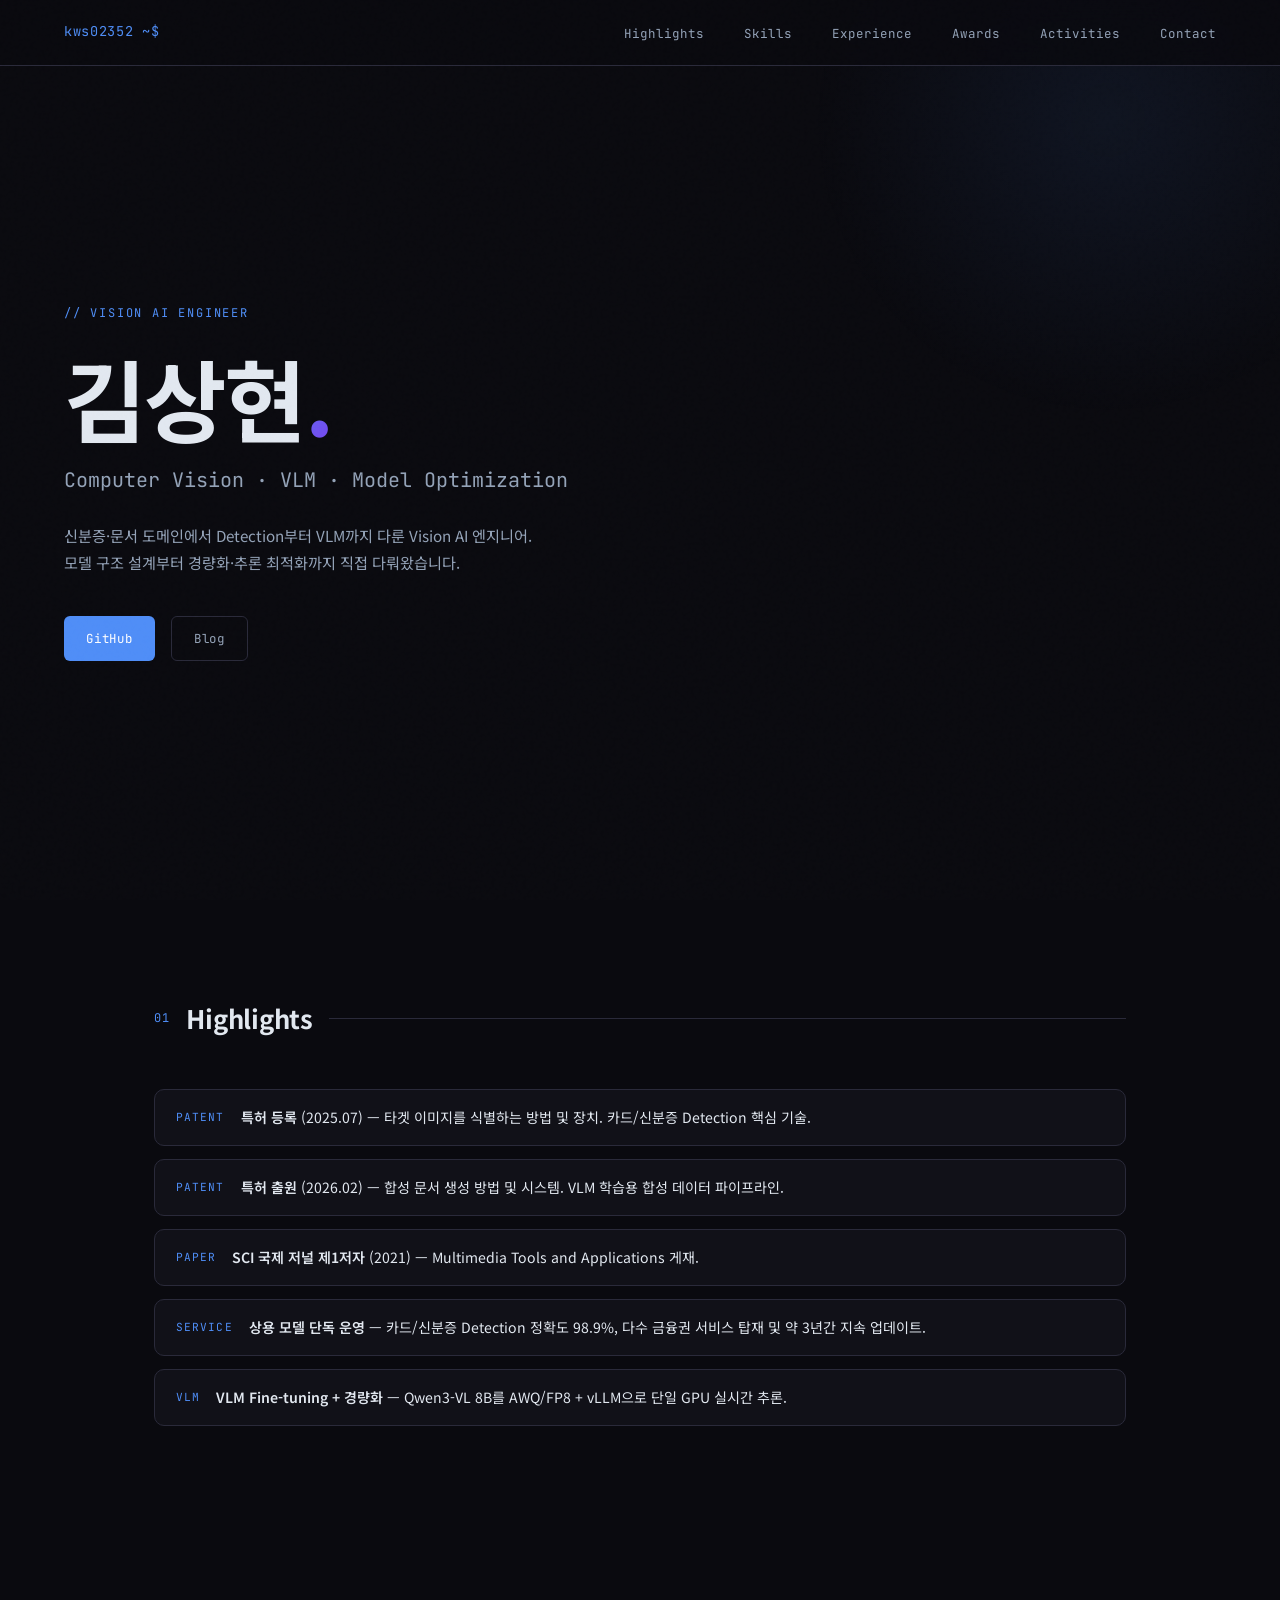
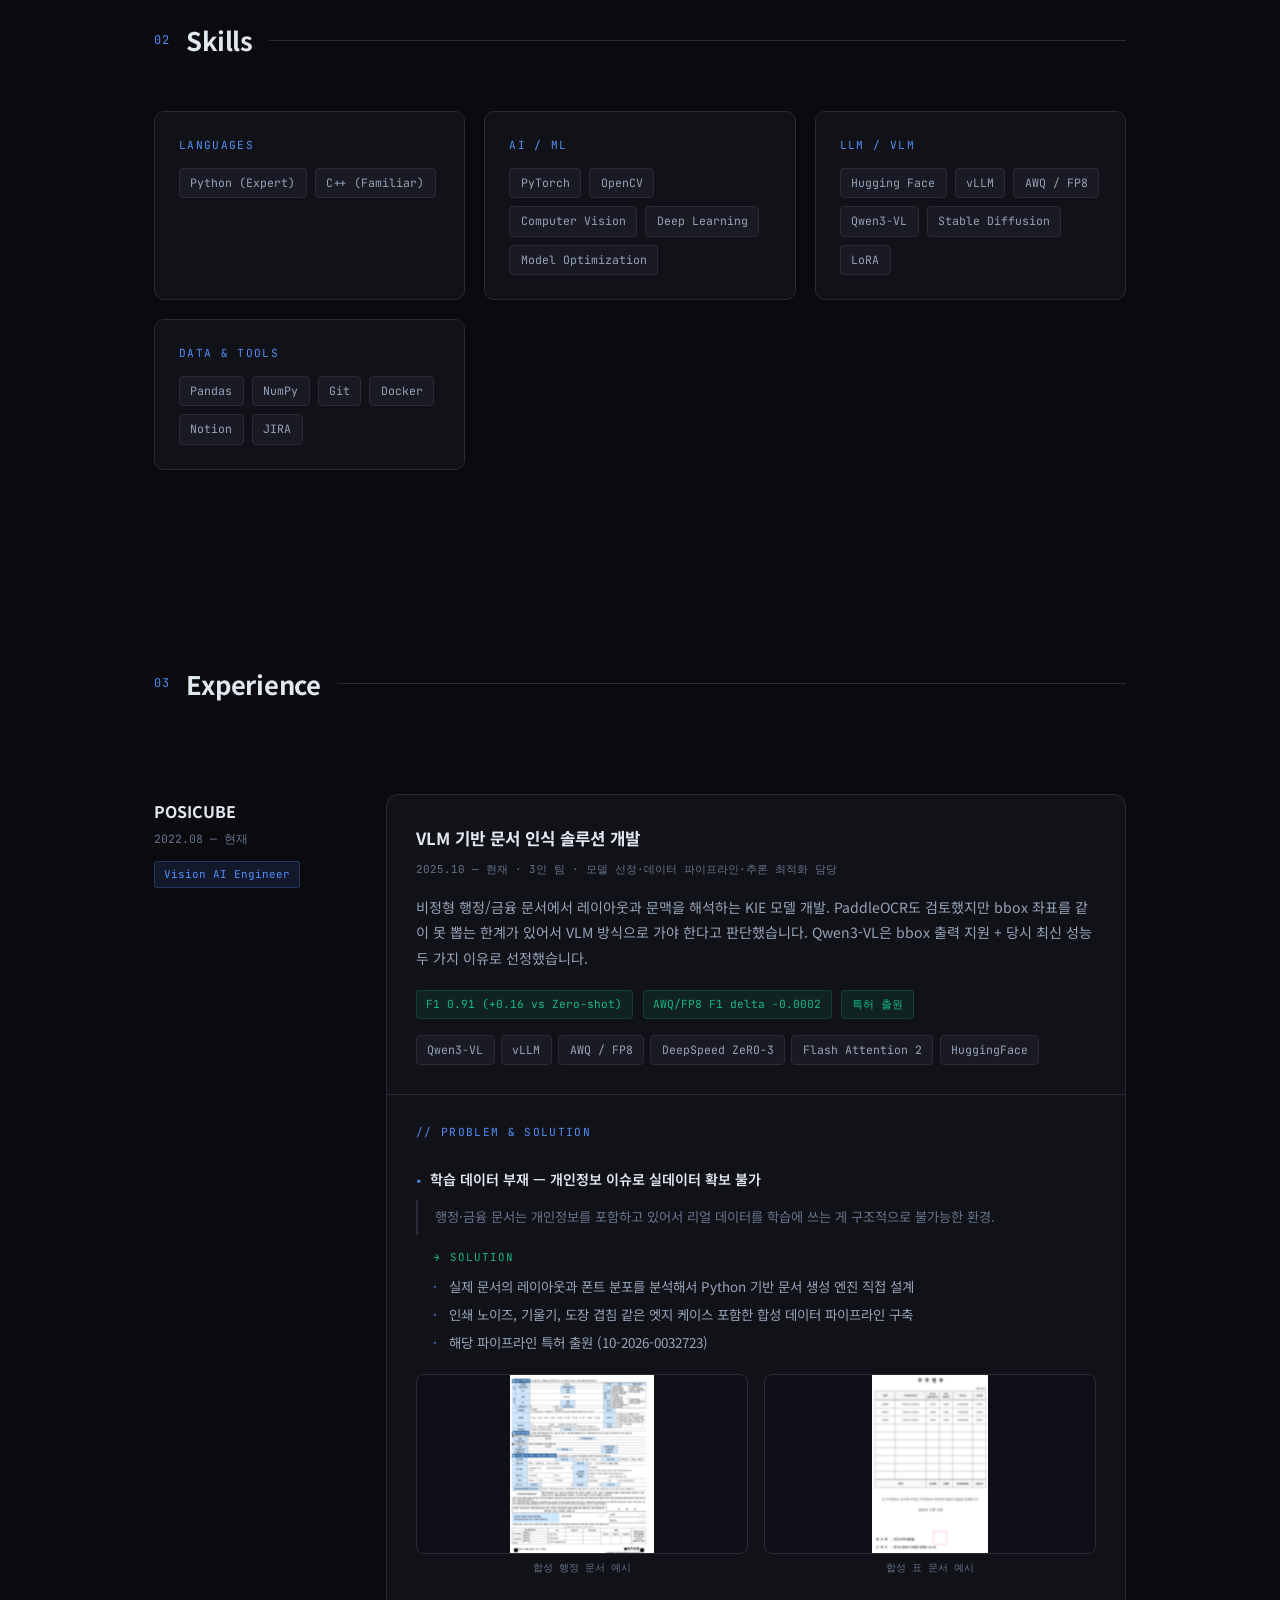
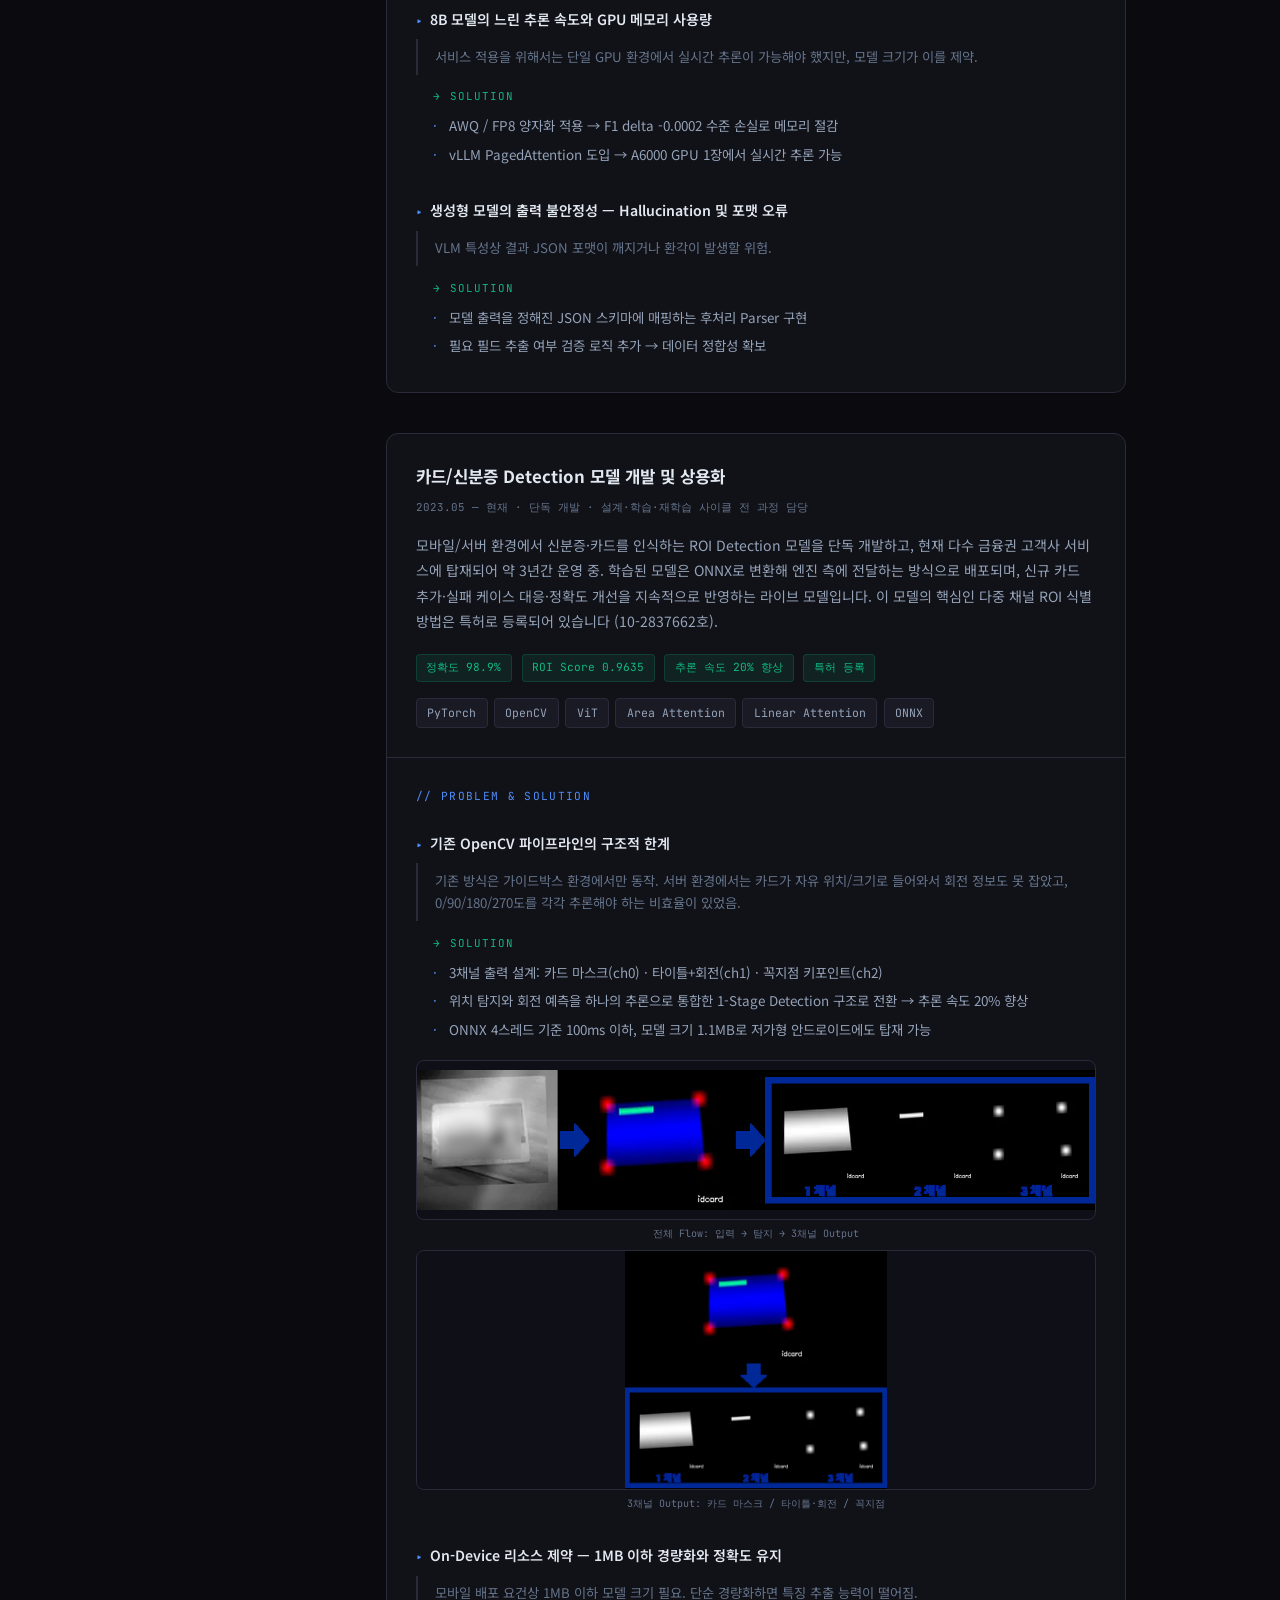
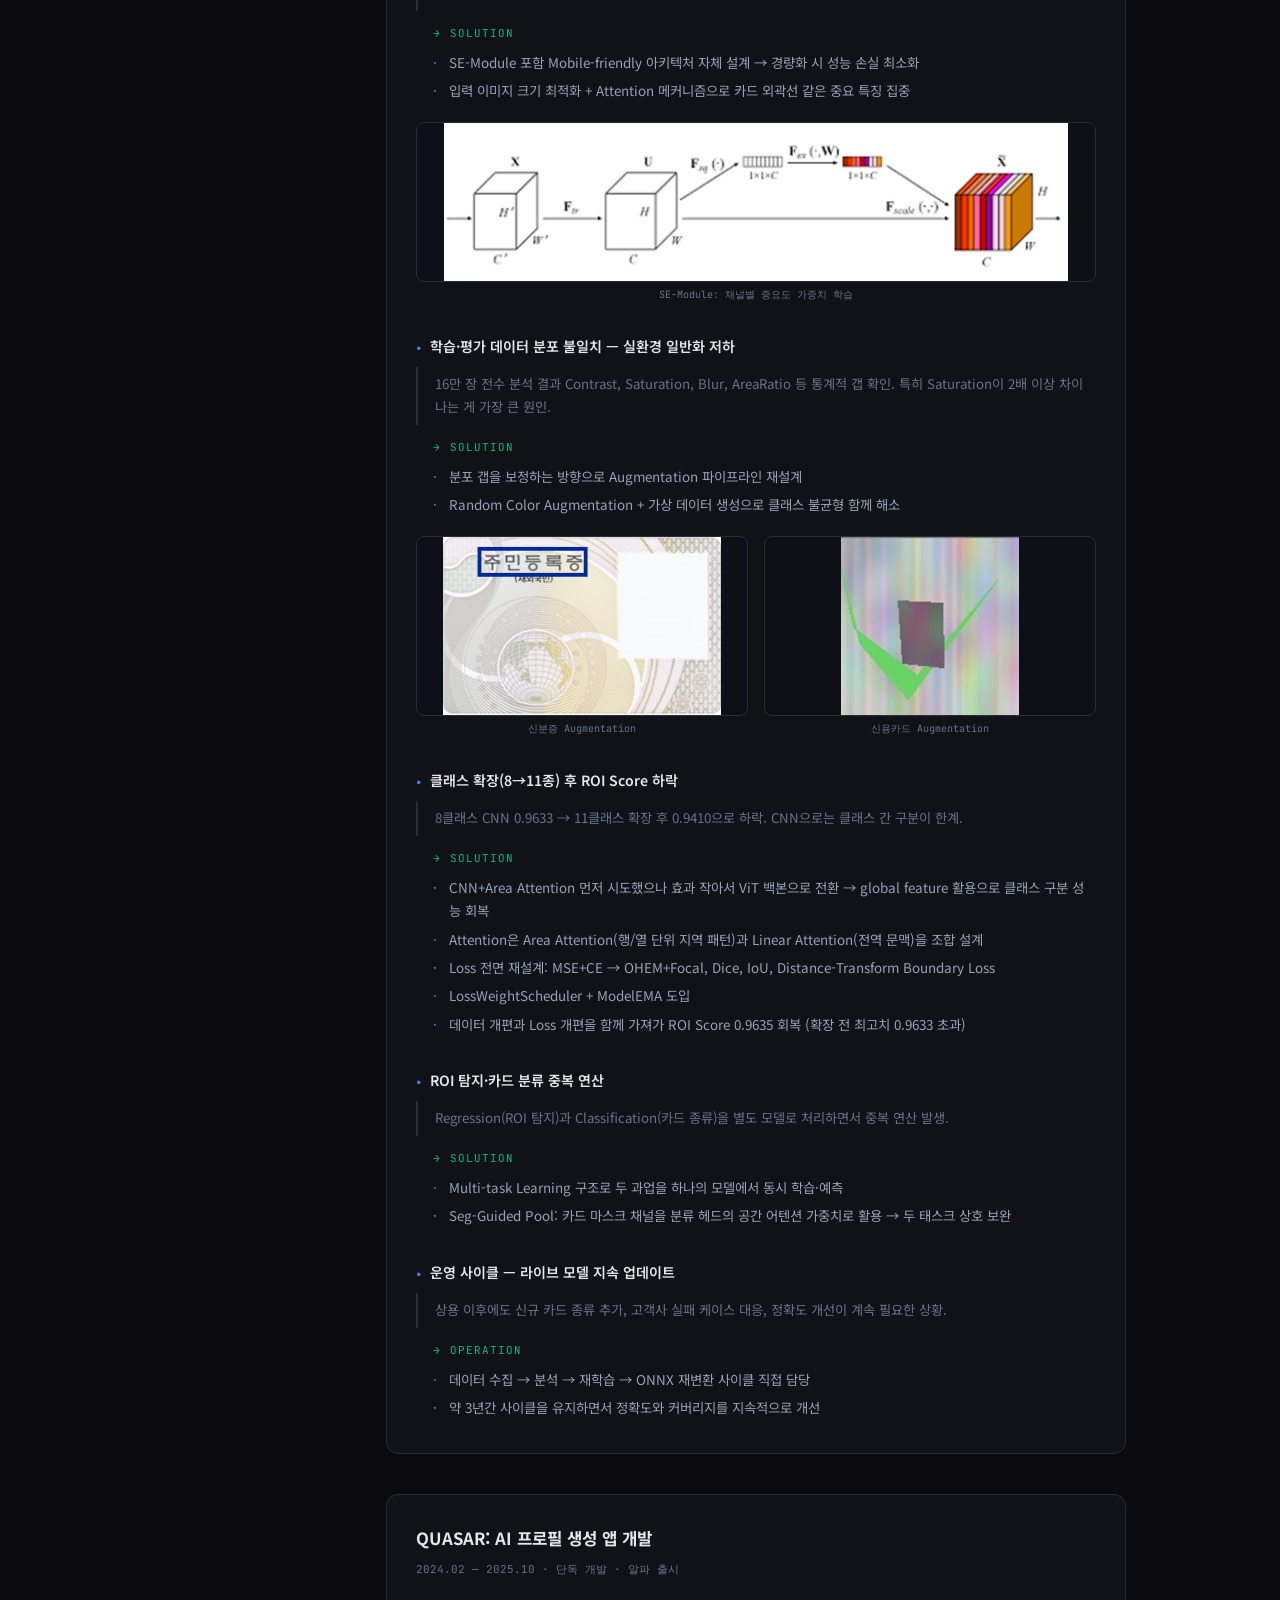
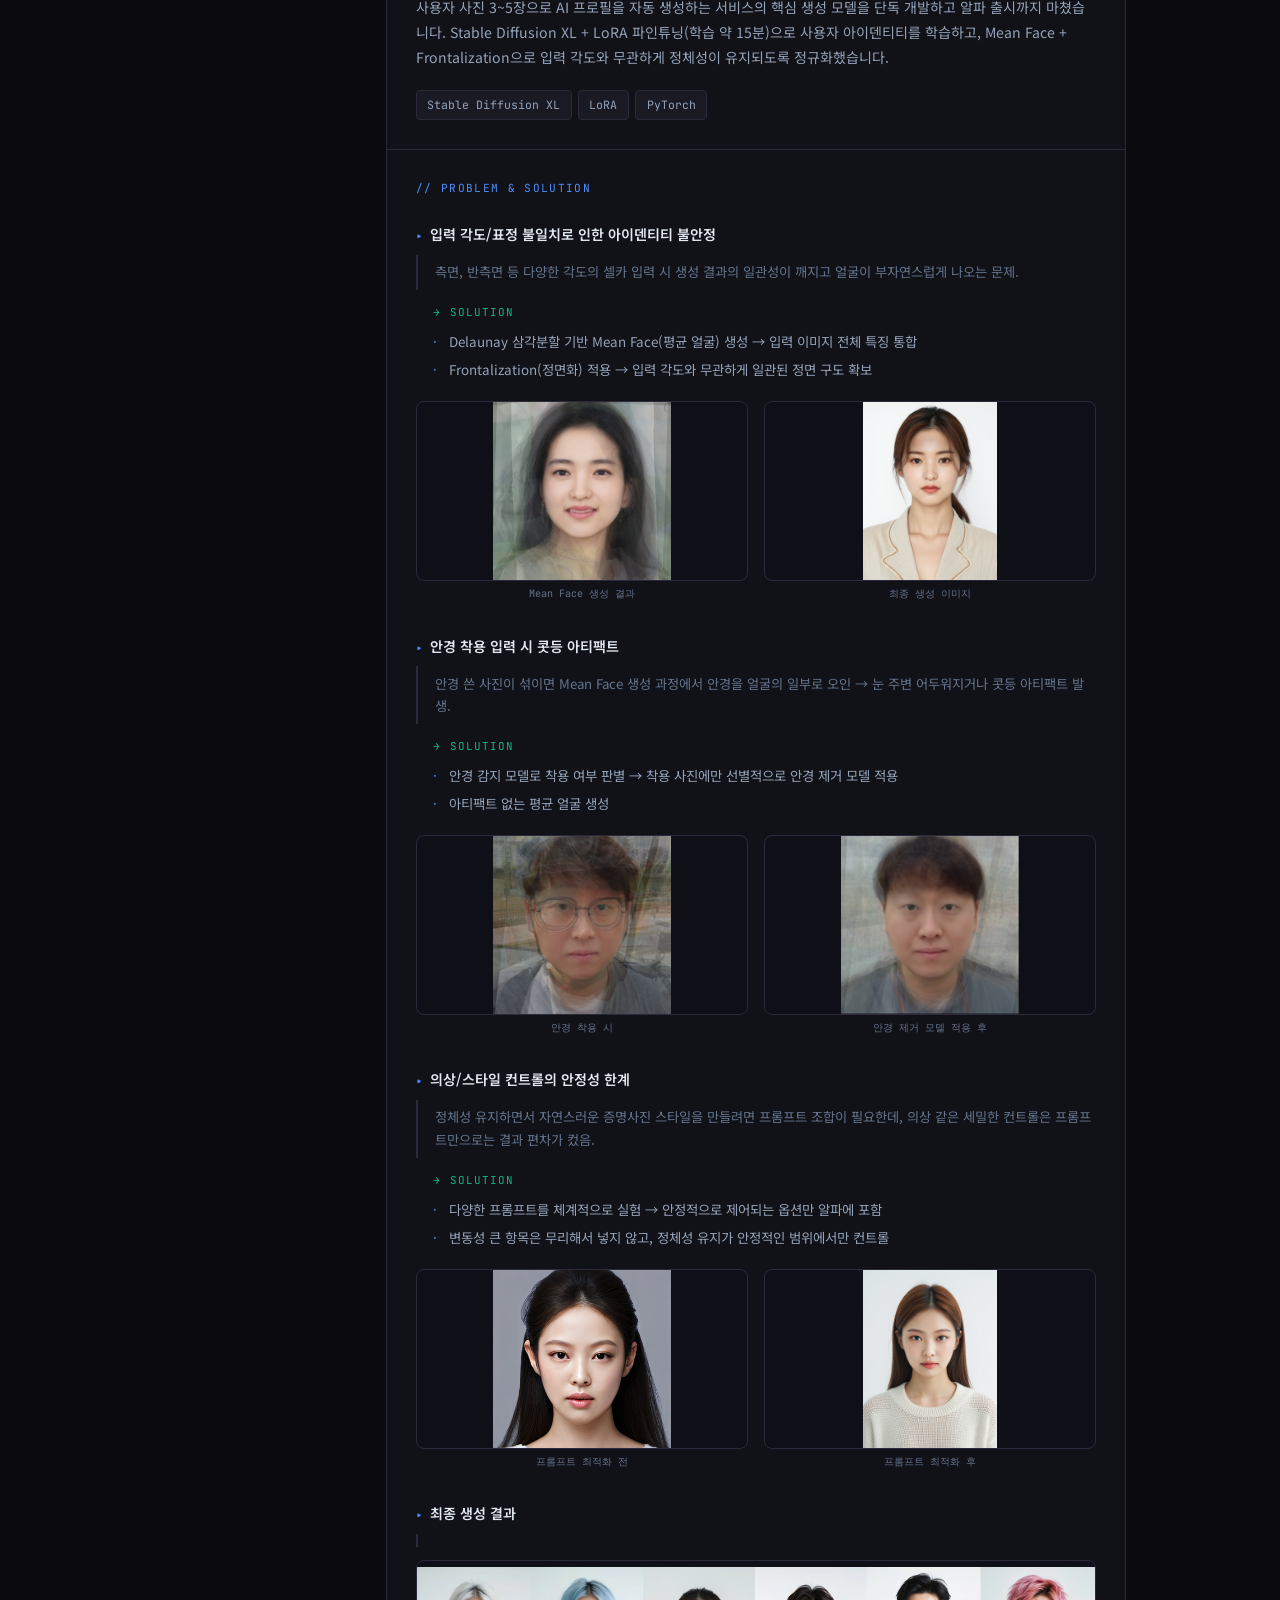
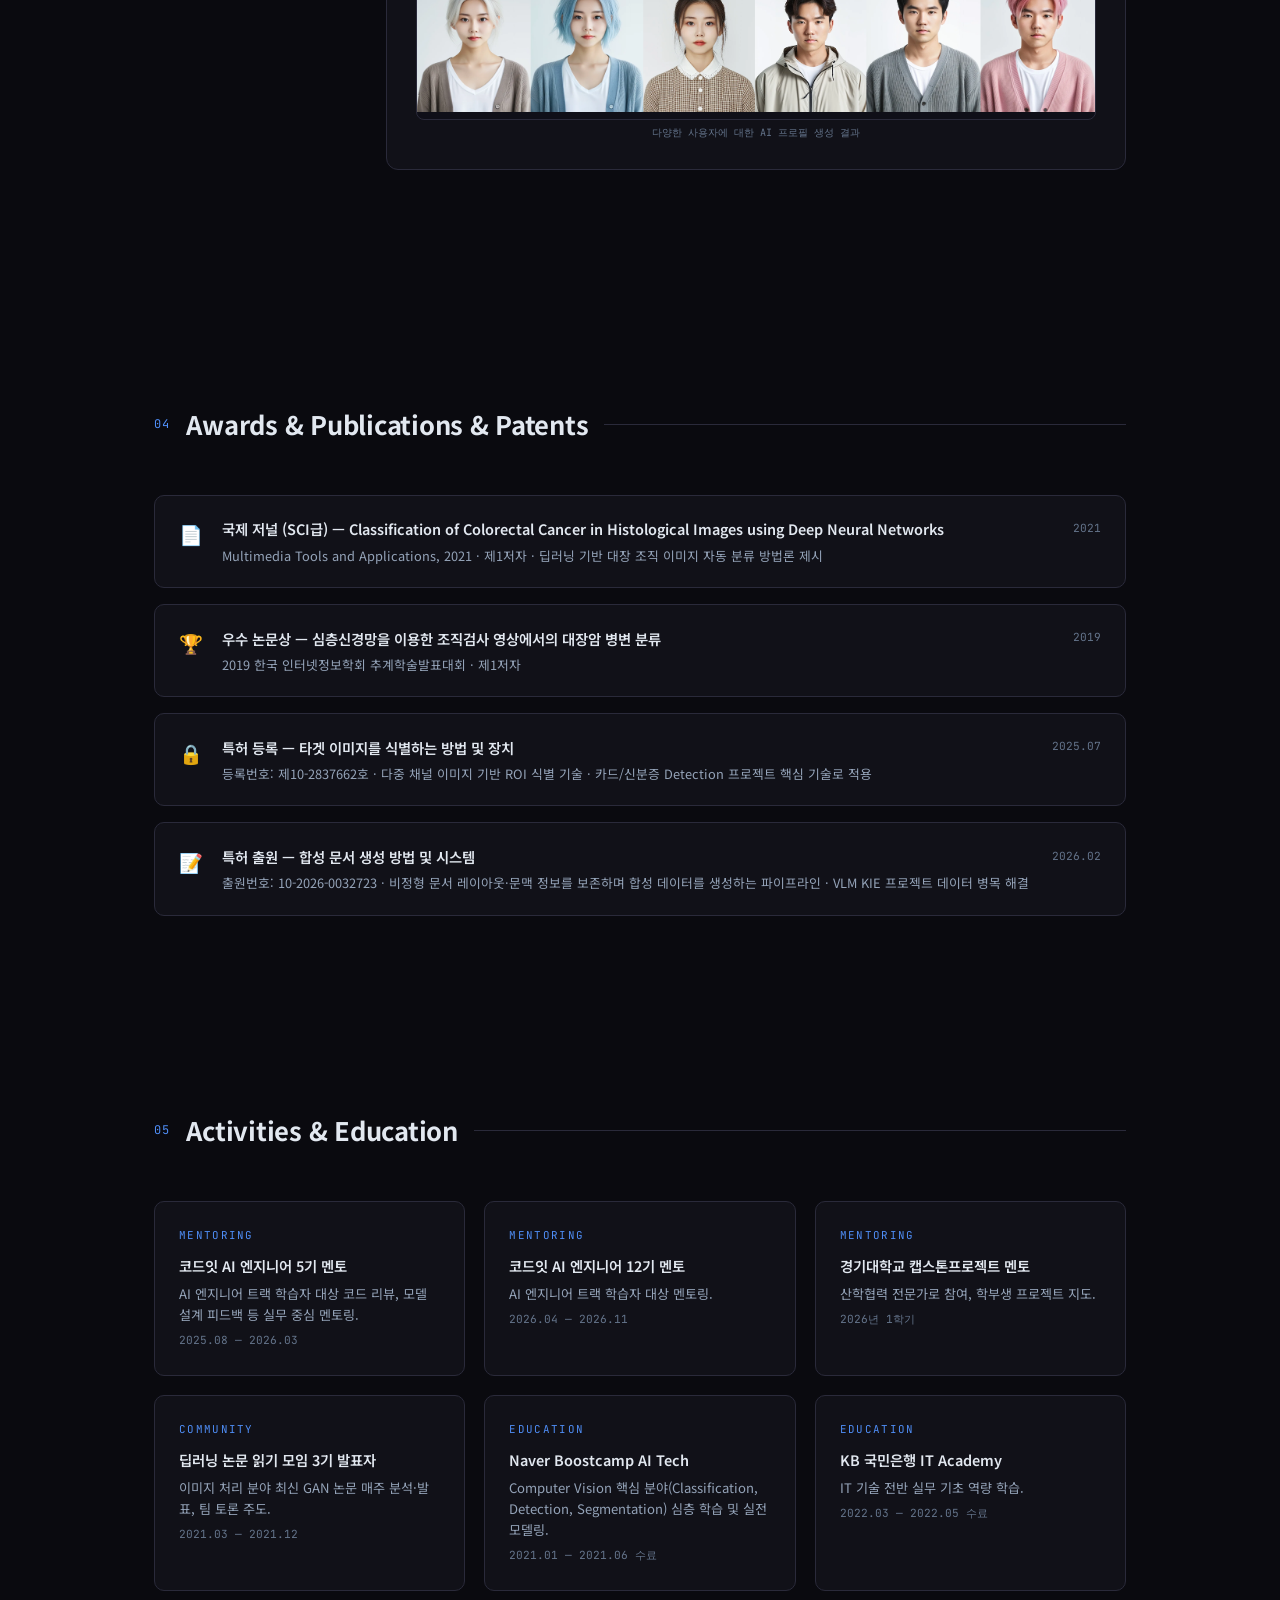
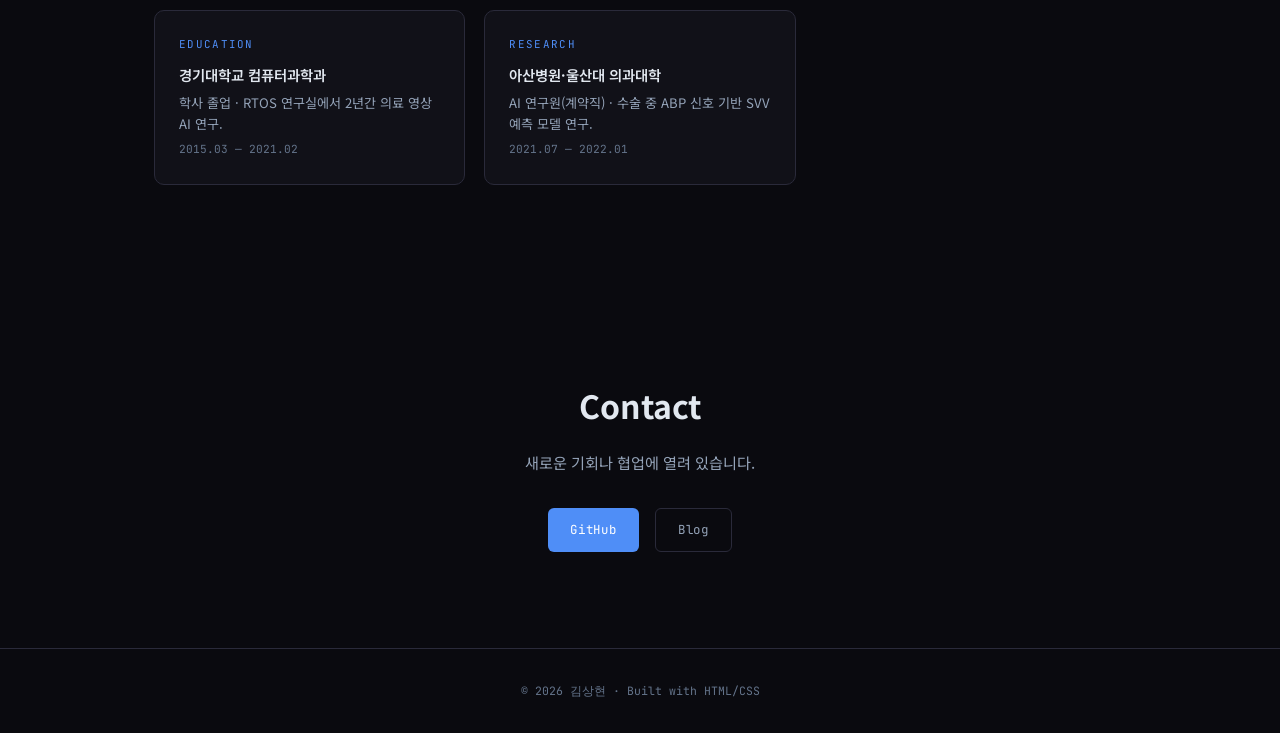
==== commit 176be879: "Rewrite portfolio with unified tone, add Highlights section, remove Asan project" ====
--- a/index.html
+++ b/index.html
@@ -26,34 +26,21 @@
     *, *::before, *::after { box-sizing: border-box; margin: 0; padding: 0; }
     html { scroll-behavior: smooth; }
     body {
-      background: var(--bg);
-      color: var(--text);
-      font-family: var(--sans);
-      font-size: 15px;
-      line-height: 1.75;
-      overflow-x: hidden;
+      background: var(--bg); color: var(--text); font-family: var(--sans);
+      font-size: 15px; line-height: 1.75; overflow-x: hidden;
     }
     body::before {
-      content: '';
-      position: fixed;
-      inset: 0;
+      content: ''; position: fixed; inset: 0;
       background-image: url("data:image/svg+xml,%3Csvg viewBox='0 0 256 256' xmlns='http://www.w3.org/2000/svg'%3E%3Cfilter id='n'%3E%3CfeTurbulence type='fractalNoise' baseFrequency='0.9' numOctaves='4' stitchTiles='stitch'/%3E%3C/filter%3E%3Crect width='100%25' height='100%25' filter='url(%23n)' opacity='0.04'/%3E%3C/svg%3E");
-      pointer-events: none;
-      z-index: 9999;
-      opacity: 0.4;
+      pointer-events: none; z-index: 9999; opacity: 0.4;
     }
 
     /* NAV */
     nav {
-      position: fixed;
-      top: 0; left: 0; right: 0;
-      z-index: 100;
-      display: flex;
-      justify-content: space-between;
-      align-items: center;
+      position: fixed; top: 0; left: 0; right: 0; z-index: 100;
+      display: flex; justify-content: space-between; align-items: center;
       padding: 1.2rem 4rem;
-      background: rgba(10,10,15,0.88);
-      backdrop-filter: blur(12px);
+      background: rgba(10,10,15,0.88); backdrop-filter: blur(12px);
       border-bottom: 1px solid var(--border);
     }
     .nav-logo { font-family: var(--mono); font-size: 0.85rem; color: var(--accent); letter-spacing: 0.05em; }
@@ -66,14 +53,11 @@
 
     /* HERO */
     .hero {
-      min-height: 100vh;
-      display: flex; flex-direction: column; justify-content: center;
-      padding: 8rem 4rem 4rem;
-      position: relative; overflow: hidden;
+      min-height: 100vh; display: flex; flex-direction: column; justify-content: center;
+      padding: 8rem 4rem 4rem; position: relative; overflow: hidden;
     }
     .hero::after {
-      content: '';
-      position: absolute; top: -20%; right: -10%;
+      content: ''; position: absolute; top: -20%; right: -10%;
       width: 600px; height: 600px;
       background: radial-gradient(circle, rgba(79,142,247,0.08) 0%, transparent 70%);
       pointer-events: none;
@@ -98,7 +82,7 @@
       opacity: 0; animation: fadeUp 0.6s 0.5s forwards;
     }
     .hero-desc {
-      max-width: 580px; color: var(--text2); margin-top: 1.5rem;
+      max-width: 600px; color: var(--text2); margin-top: 1.5rem;
       font-size: 0.95rem; line-height: 1.8;
       opacity: 0; animation: fadeUp 0.6s 0.65s forwards;
     }
@@ -116,13 +100,6 @@
     .btn-primary:hover { background: #6fa3f9; transform: translateY(-2px); }
     .btn-ghost { background: transparent; color: var(--text2); border: 1px solid var(--border); }
     .btn-ghost:hover { border-color: var(--accent); color: var(--accent); transform: translateY(-2px); }
-    .hero-stats {
-      display: flex; gap: 3rem; margin-top: 4rem;
-      opacity: 0; animation: fadeUp 0.6s 0.95s forwards;
-    }
-    .stat-item { display: flex; flex-direction: column; gap: 0.3rem; }
-    .stat-num { font-family: var(--mono); font-size: 1.8rem; font-weight: 600; color: var(--accent); }
-    .stat-label { font-size: 0.72rem; color: var(--text3); letter-spacing: 0.06em; }
 
     /* SECTION */
     section { padding: 6rem 4rem; max-width: 1100px; margin: 0 auto; }
@@ -130,6 +107,19 @@
     .section-num { font-family: var(--mono); font-size: 0.75rem; color: var(--accent); letter-spacing: 0.1em; }
     .section-title { font-size: 1.6rem; font-weight: 700; letter-spacing: -0.01em; }
     .section-line { flex: 1; height: 1px; background: var(--border); }
+
+    /* HIGHLIGHTS */
+    .highlights-list { display: flex; flex-direction: column; gap: 0.8rem; }
+    .highlight-item {
+      display: flex; align-items: flex-start; gap: 1rem;
+      padding: 1rem 1.3rem;
+      background: var(--bg2); border: 1px solid var(--border); border-radius: 10px;
+      transition: border-color 0.2s;
+    }
+    .highlight-item:hover { border-color: rgba(79,142,247,0.4); }
+    .highlight-icon { font-family: var(--mono); font-size: 0.7rem; color: var(--accent); flex-shrink: 0; padding-top: 0.15rem; letter-spacing: 0.1em; }
+    .highlight-text { font-size: 0.88rem; color: var(--text); line-height: 1.65; }
+    .highlight-text strong { color: var(--text); font-weight: 600; }
 
     /* SKILLS */
     .skills-grid { display: grid; grid-template-columns: repeat(auto-fit, minmax(260px, 1fr)); gap: 1.2rem; }
@@ -171,21 +161,7 @@
     .project-card-header { padding: 1.8rem; }
     .project-name { font-weight: 700; font-size: 1.05rem; margin-bottom: 0.4rem; }
     .project-period { font-family: var(--mono); font-size: 0.68rem; color: var(--text3); margin-bottom: 1rem; }
-
-    /* Summary bullets */
-    .project-summary {
-      margin-bottom: 1.2rem;
-    }
-    .project-summary li {
-      font-size: 0.85rem; color: var(--text2); line-height: 1.75;
-      padding-left: 1rem; position: relative; list-style: none;
-      margin-bottom: 0.3rem;
-    }
-    .project-summary li::before {
-      content: '—'; position: absolute; left: 0;
-      color: var(--text3); font-size: 0.75rem;
-    }
-
+    .project-intro { font-size: 0.88rem; color: var(--text2); line-height: 1.8; margin-bottom: 1.2rem; }
     .project-metrics { display: flex; flex-wrap: wrap; gap: 0.6rem; margin-bottom: 1rem; }
     .metric {
       font-family: var(--mono); font-size: 0.7rem; padding: 0.22rem 0.6rem;
@@ -206,8 +182,7 @@
     .ps-problem::before { content: '▸'; color: var(--accent); font-size: 0.7rem; flex-shrink: 0; }
     .ps-context {
       font-size: 0.83rem; color: var(--text3); line-height: 1.7;
-      padding: 0.4rem 0 0.4rem 1.1rem;
-      margin-bottom: 0.8rem;
+      padding: 0.4rem 0 0.4rem 1.1rem; margin-bottom: 0.8rem;
       border-left: 2px solid var(--border);
     }
     .ps-sol-label {
@@ -286,7 +261,6 @@
       .hero { padding: 7rem 1.5rem 3rem; }
       section { padding: 4rem 1.5rem; }
       .exp-item { grid-template-columns: 1fr; gap: 1rem; }
-      .hero-stats { gap: 2rem; flex-wrap: wrap; }
       .contact-section { padding: 4rem 1.5rem; }
     }
   </style>
@@ -296,6 +270,7 @@
 <nav>
   <div class="nav-logo">kws02352 ~$</div>
   <ul class="nav-links">
+    <li><a href="#highlights">Highlights</a></li>
     <li><a href="#skills">Skills</a></li>
     <li><a href="#experience">Experience</a></li>
     <li><a href="#awards">Awards</a></li>
@@ -311,23 +286,49 @@
   <div class="hero-title">Computer Vision · VLM · Model Optimization</div>
   <p class="hero-desc">
     신분증·문서 도메인에서 Detection부터 VLM까지 다룬 Vision AI 엔지니어.<br>
-    모델 구조 설계부터 경량화·추론 최적화까지 End-to-End 경험 보유.
+    모델 구조 설계부터 경량화·추론 최적화까지 직접 다뤄왔습니다.
   </p>
   <div class="hero-links">
     <a href="https://github.com/kws02352" class="btn btn-primary" target="_blank">GitHub</a>
     <a href="https://aikim.tistory.com" class="btn btn-ghost" target="_blank">Blog</a>
   </div>
-  <div class="hero-stats">
-    <div class="stat-item"><span class="stat-num">4+</span><span class="stat-label">YEARS EXP</span></div>
-    <div class="stat-item"><span class="stat-num">2</span><span class="stat-label">PATENTS</span></div>
-    <div class="stat-item"><span class="stat-num">1</span><span class="stat-label">SCI PAPER</span></div>
-  </div>
 </div>
+
+<!-- HIGHLIGHTS -->
+<section id="highlights">
+  <div class="section-header">
+    <span class="section-num">01</span>
+    <h2 class="section-title">Highlights</h2>
+    <div class="section-line"></div>
+  </div>
+  <div class="highlights-list">
+    <div class="highlight-item">
+      <div class="highlight-icon">PATENT</div>
+      <div class="highlight-text"><strong>특허 등록</strong> (2025.07) — 타겟 이미지를 식별하는 방법 및 장치. 카드/신분증 Detection 핵심 기술.</div>
+    </div>
+    <div class="highlight-item">
+      <div class="highlight-icon">PATENT</div>
+      <div class="highlight-text"><strong>특허 출원</strong> (2026.02) — 합성 문서 생성 방법 및 시스템. VLM 학습용 합성 데이터 파이프라인.</div>
+    </div>
+    <div class="highlight-item">
+      <div class="highlight-icon">PAPER</div>
+      <div class="highlight-text"><strong>SCI 국제 저널 제1저자</strong> (2021) — Multimedia Tools and Applications 게재.</div>
+    </div>
+    <div class="highlight-item">
+      <div class="highlight-icon">SERVICE</div>
+      <div class="highlight-text"><strong>상용 모델 단독 운영</strong> — 카드/신분증 Detection 정확도 98.9%, 다수 금융권 서비스 탑재 및 약 3년간 지속 업데이트.</div>
+    </div>
+    <div class="highlight-item">
+      <div class="highlight-icon">VLM</div>
+      <div class="highlight-text"><strong>VLM Fine-tuning + 경량화</strong> — Qwen3-VL 8B를 AWQ/FP8 + vLLM으로 단일 GPU 실시간 추론.</div>
+    </div>
+  </div>
+</section>
 
 <!-- SKILLS -->
 <section id="skills">
   <div class="section-header">
-    <span class="section-num">01</span>
+    <span class="section-num">02</span>
     <h2 class="section-title">Skills</h2>
     <div class="section-line"></div>
   </div>
@@ -335,31 +336,40 @@
     <div class="skill-card">
       <div class="skill-card-label">LANGUAGES</div>
       <div class="skill-tags">
-        <span class="tag">Python (Expert)</span><span class="tag">C++ (Familiar)</span>
+        <span class="tag">Python (Expert)</span>
+        <span class="tag">C++ (Familiar)</span>
       </div>
     </div>
     <div class="skill-card">
       <div class="skill-card-label">AI / ML</div>
       <div class="skill-tags">
-        <span class="tag">PyTorch</span><span class="tag">OpenCV</span>
-        <span class="tag">Computer Vision</span><span class="tag">Deep Learning</span>
+        <span class="tag">PyTorch</span>
+        <span class="tag">OpenCV</span>
+        <span class="tag">Computer Vision</span>
+        <span class="tag">Deep Learning</span>
         <span class="tag">Model Optimization</span>
       </div>
     </div>
     <div class="skill-card">
       <div class="skill-card-label">LLM / VLM</div>
       <div class="skill-tags">
-        <span class="tag">Hugging Face</span><span class="tag">vLLM</span>
-        <span class="tag">AWQ / FP8</span><span class="tag">Qwen3-VL</span>
-        <span class="tag">Stable Diffusion</span><span class="tag">LoRA</span>
+        <span class="tag">Hugging Face</span>
+        <span class="tag">vLLM</span>
+        <span class="tag">AWQ / FP8</span>
+        <span class="tag">Qwen3-VL</span>
+        <span class="tag">Stable Diffusion</span>
+        <span class="tag">LoRA</span>
       </div>
     </div>
     <div class="skill-card">
       <div class="skill-card-label">DATA & TOOLS</div>
       <div class="skill-tags">
-        <span class="tag">Pandas</span><span class="tag">NumPy</span>
-        <span class="tag">Git</span><span class="tag">Docker</span>
-        <span class="tag">Notion</span><span class="tag">JIRA</span>
+        <span class="tag">Pandas</span>
+        <span class="tag">NumPy</span>
+        <span class="tag">Git</span>
+        <span class="tag">Docker</span>
+        <span class="tag">Notion</span>
+        <span class="tag">JIRA</span>
       </div>
     </div>
   </div>
@@ -368,7 +378,7 @@
 <!-- EXPERIENCE -->
 <section id="experience">
   <div class="section-header">
-    <span class="section-num">02</span>
+    <span class="section-num">03</span>
     <h2 class="section-title">Experience</h2>
     <div class="section-line"></div>
   </div>
@@ -385,34 +395,35 @@
       <div class="project-card">
         <div class="project-card-header">
           <div class="project-name">VLM 기반 문서 인식 솔루션 개발</div>
-          <div class="project-period">2025.10 — 현재 · 3인 팀 · 모델 선정·데이터 파이프라인·추론 최적화 주도</div>
-          <ul class="project-summary">
-            <li>비정형 행정·금융 문서에서 레이아웃과 문맥을 해석하는 KIE 모델 개발</li>
-            <li>bbox 좌표 출력 요건과 문맥 이해를 동시 만족하는 VLM 접근 채택, Qwen3-VL을 베이스로 선정</li>
-          </ul>
+          <div class="project-period">2025.10 — 현재 · 3인 팀 · 모델 선정·데이터 파이프라인·추론 최적화 담당</div>
+          <p class="project-intro">
+            비정형 행정/금융 문서에서 레이아웃과 문맥을 해석하는 KIE 모델 개발. PaddleOCR도 검토했지만 bbox 좌표를 같이 못 뽑는 한계가 있어서 VLM 방식으로 가야 한다고 판단했습니다. Qwen3-VL은 bbox 출력 지원 + 당시 최신 성능 두 가지 이유로 선정했습니다.
+          </p>
           <div class="project-metrics">
-            <span class="metric">F1 Score 0.91 (+0.16 vs Zero-shot)</span>
-            <span class="metric">AWQ/FP8 F1 -0.0002</span>
+            <span class="metric">F1 0.91 (+0.16 vs Zero-shot)</span>
+            <span class="metric">AWQ/FP8 F1 delta -0.0002</span>
             <span class="metric">특허 출원</span>
           </div>
           <div class="project-stack">
-            <span class="tag">Qwen3-VL</span><span class="tag">vLLM</span>
-            <span class="tag">AWQ / FP8</span><span class="tag">HuggingFace</span>
+            <span class="tag">Qwen3-VL</span>
+            <span class="tag">vLLM</span>
+            <span class="tag">AWQ / FP8</span>
+            <span class="tag">DeepSpeed ZeRO-3</span>
+            <span class="tag">Flash Attention 2</span>
+            <span class="tag">HuggingFace</span>
           </div>
         </div>
         <div class="ps-section">
           <div class="ps-title">// PROBLEM & SOLUTION</div>
 
           <div class="ps-item">
-            <div class="ps-problem">금융 문서 보안 이슈로 실데이터 확보 불가</div>
-            <div class="ps-context">주 고객사가 금융사라 실제 문서 데이터를 확보할 수 없는 환경. 이대로면 파인튜닝 자체가 막힘. 학술 벤치마크(OmniDocBench)는 우리 KPI가 아니었고, 진짜 목표는 금융·공적 문서 도메인 최적화.</div>
-            <div class="ps-sol-label">→ SOLUTION</div>
-            <ul class="ps-sol">
-              <li>템플릿 직접 사용은 한계가 있어 LLM(GPT)으로 HTML을 생성하고 렌더링하는 방식으로 우회</li>
-              <li>HTML 단계에서 텍스트를 자유롭게 주입, 렌더링 후 Perspective·밝기·그림자 augmentation 적용</li>
-              <li>Key 위치에 학습이 의존하지 않도록 Key shuffle 추가</li>
-              <li>소규모 인하우스 데이터로 검증한 뒤 합성 데이터로 확장하는 전략으로 F1 0.91 달성 (Zero-shot 대비 +0.16)</li>
-              <li>해당 파이프라인은 특허 출원 (10-2026-0032723)</li>
+            <div class="ps-problem">학습 데이터 부재 — 개인정보 이슈로 실데이터 확보 불가</div>
+            <div class="ps-context">행정·금융 문서는 개인정보를 포함하고 있어서 리얼 데이터를 학습에 쓰는 게 구조적으로 불가능한 환경.</div>
+            <div class="ps-sol-label">→ SOLUTION</div>
+            <ul class="ps-sol">
+              <li>실제 문서의 레이아웃과 폰트 분포를 분석해서 Python 기반 문서 생성 엔진 직접 설계</li>
+              <li>인쇄 노이즈, 기울기, 도장 겹침 같은 엣지 케이스 포함한 합성 데이터 파이프라인 구축</li>
+              <li>해당 파이프라인 특허 출원 (10-2026-0032723)</li>
             </ul>
             <div class="img-block">
               <div class="img-row" style="margin-top:0.8rem;">
@@ -429,13 +440,22 @@
           </div>
 
           <div class="ps-item">
-            <div class="ps-problem">8B 모델 서비스 적용 — 추론 속도와 메모리 점유율</div>
-            <div class="ps-context">단일 GPU 환경에서 실시간 추론이 가능해야 했으나, 8B 모델 크기가 제약</div>
-            <div class="ps-sol-label">→ SOLUTION</div>
-            <ul class="ps-sol">
-              <li>AWQ/FP8 양자화 적용 → F1 -0.0002 수준의 손실로 메모리 점유율 개선</li>
-              <li>vLLM 도입 → 단일 GPU 실시간 추론 가능</li>
-              <li>출력 안정화를 위해 JSON 스키마 기반 파싱 + 프롬프트 보강으로 hallucination 최소화</li>
+            <div class="ps-problem">8B 모델의 느린 추론 속도와 GPU 메모리 사용량</div>
+            <div class="ps-context">서비스 적용을 위해서는 단일 GPU 환경에서 실시간 추론이 가능해야 했지만, 모델 크기가 이를 제약.</div>
+            <div class="ps-sol-label">→ SOLUTION</div>
+            <ul class="ps-sol">
+              <li>AWQ / FP8 양자화 적용 → F1 delta -0.0002 수준 손실로 메모리 절감</li>
+              <li>vLLM PagedAttention 도입 → A6000 GPU 1장에서 실시간 추론 가능</li>
+            </ul>
+          </div>
+
+          <div class="ps-item">
+            <div class="ps-problem">생성형 모델의 출력 불안정성 — Hallucination 및 포맷 오류</div>
+            <div class="ps-context">VLM 특성상 결과 JSON 포맷이 깨지거나 환각이 발생할 위험.</div>
+            <div class="ps-sol-label">→ SOLUTION</div>
+            <ul class="ps-sol">
+              <li>모델 출력을 정해진 JSON 스키마에 매핑하는 후처리 Parser 구현</li>
+              <li>필요 필드 추출 여부 검증 로직 추가 → 데이터 정합성 확보</li>
             </ul>
           </div>
         </div>
@@ -445,11 +465,10 @@
       <div class="project-card">
         <div class="project-card-header">
           <div class="project-name">카드/신분증 Detection 모델 개발 및 상용화</div>
-          <div class="project-period">2023.05 — 현재 · 단독 개발 · 설계·개발·배포 전 과정 담당</div>
-          <ul class="project-summary">
-            <li>모바일/서버 환경에서 신분증·카드를 인식하는 ROI Detection 모델 단독 개발 및 상용화</li>
-            <li>정확도 98.9%, 금융권 주요 고객사 도입으로 매출 60억 원 규모 사업 성장</li>
-          </ul>
+          <div class="project-period">2023.05 — 현재 · 단독 개발 · 설계·학습·재학습 사이클 전 과정 담당</div>
+          <p class="project-intro">
+            모바일/서버 환경에서 신분증·카드를 인식하는 ROI Detection 모델을 단독 개발하고, 현재 다수 금융권 고객사 서비스에 탑재되어 약 3년간 운영 중. 학습된 모델은 ONNX로 변환해 엔진 측에 전달하는 방식으로 배포되며, 신규 카드 추가·실패 케이스 대응·정확도 개선을 지속적으로 반영하는 라이브 모델입니다. 이 모델의 핵심인 다중 채널 ROI 식별 방법은 특허로 등록되어 있습니다 (10-2837662호).
+          </p>
           <div class="project-metrics">
             <span class="metric">정확도 98.9%</span>
             <span class="metric">ROI Score 0.9635</span>
@@ -457,25 +476,25 @@
             <span class="metric">특허 등록</span>
           </div>
           <div class="project-stack">
-            <span class="tag">PyTorch</span><span class="tag">OpenCV</span>
-            <span class="tag">ViT</span><span class="tag">Area Attention</span>
-            <span class="tag">Linear Attention</span><span class="tag">ONNX</span>
+            <span class="tag">PyTorch</span>
+            <span class="tag">OpenCV</span>
+            <span class="tag">ViT</span>
+            <span class="tag">Area Attention</span>
+            <span class="tag">Linear Attention</span>
+            <span class="tag">ONNX</span>
           </div>
         </div>
         <div class="ps-section">
           <div class="ps-title">// PROBLEM & SOLUTION</div>
 
           <div class="ps-item">
-            <div class="ps-problem">기존 OpenCV 파이프라인의 한계 — 서버 인입 영역</div>
-            <div class="ps-context">기존 OpenCV 파이프라인은 클라이언트 가이드박스 환경에서는 동작했지만, 서버로 인입되는 자유 위치/크기 이미지에는 한계. 회전 정보를 알 수 없어 0/90/180/270도를 모두 추론하는 구조였고, 카드 위아래 방향도 별도 분석 필요.</div>
-            <div class="ps-sol-label">→ SOLUTION</div>
-            <ul class="ps-sol">
-              <li>위치·회전 정보를 동시 출력하는 단일 딥러닝 모델로 전환 (1-Stage)</li>
-              <li>3채널 출력 설계: 카드 마스크(ch0) · 타이틀 영역(ch1) · 꼭지점 키포인트(ch2)</li>
-              <li>박스·회전·꼭지점을 단일 추론으로 처리해 추론 속도 20% 향상</li>
-              <li>저가형 안드로이드 ONNX 4스레드 환경에서 100ms 이하 유지, ~1.1MB 모바일 탑재</li>
-              <li>SE-Module 등 Mobile-friendly 컴포넌트 적용으로 경량화와 정확도 동시 확보</li>
-              <li>해당 구조 특허 등록 (제10-2837662호)</li>
+            <div class="ps-problem">기존 OpenCV 파이프라인의 구조적 한계</div>
+            <div class="ps-context">기존 방식은 가이드박스 환경에서만 동작. 서버 환경에서는 카드가 자유 위치/크기로 들어와서 회전 정보도 못 잡았고, 0/90/180/270도를 각각 추론해야 하는 비효율이 있었음.</div>
+            <div class="ps-sol-label">→ SOLUTION</div>
+            <ul class="ps-sol">
+              <li>3채널 출력 설계: 카드 마스크(ch0) · 타이틀+회전(ch1) · 꼭지점 키포인트(ch2)</li>
+              <li>위치 탐지와 회전 예측을 하나의 추론으로 통합한 1-Stage Detection 구조로 전환 → 추론 속도 20% 향상</li>
+              <li>ONNX 4스레드 기준 100ms 이하, 모델 크기 1.1MB로 저가형 안드로이드에도 탑재 가능</li>
             </ul>
             <div class="img-block">
               <div class="img-row" style="margin-top:0.8rem;">
@@ -494,34 +513,76 @@
           </div>
 
           <div class="ps-item">
-            <div class="ps-problem">클래스 확장(8→11종) 후 ROI Score 하락</div>
-            <div class="ps-context">여권(국내/해외 분리), 신용카드, Unknown 추가로 비즈니스 확장성 확보가 필요했지만, 라벨링 구조 자체가 학습이 어려운 환경. 신용카드는 타이틀이 없고, Unknown은 공백, 여권은 분리까지 필요. 동일 모델/데이터로 학습 시 ROI Score 0.9633 → 0.9410 하락.</div>
-            <div class="ps-sol-label">→ SOLUTION</div>
-            <ul class="ps-sol">
-              <li>원인 분석: CNN의 지역적 특성상 엣지는 잘 잡지만 classification이 약함</li>
-              <li>1차 시도로 CNN에 Area Attention 적용했지만 개선 폭이 작아 ViT 백본으로 전환</li>
-              <li>16만여 장 전수 분석으로 Train-Eval 분포 갭 확인 (Saturation 2배 차이, Contrast/Blur 등) → Augmentation 재설계</li>
-              <li>Loss 전면 재설계: MSE+CE → OHEM+Focal+Dice+IoU+DT Boundary Loss + LossWeightScheduler</li>
-              <li>Linear+Area Attention 조합으로 ROI Score 0.9635 달성 (확장 전 최고치 0.9633 초과)</li>
+            <div class="ps-problem">On-Device 리소스 제약 — 1MB 이하 경량화와 정확도 유지</div>
+            <div class="ps-context">모바일 배포 요건상 1MB 이하 모델 크기 필요. 단순 경량화하면 특징 추출 능력이 떨어짐.</div>
+            <div class="ps-sol-label">→ SOLUTION</div>
+            <ul class="ps-sol">
+              <li>SE-Module 포함 Mobile-friendly 아키텍처 자체 설계 → 경량화 시 성능 손실 최소화</li>
+              <li>입력 이미지 크기 최적화 + Attention 메커니즘으로 카드 외곽선 같은 중요 특징 집중</li>
             </ul>
             <div class="img-block">
               <div class="img-row" style="margin-top:0.8rem;">
-                <div class="img-figure">
-                  <img src="images/aug_card1.png" alt="신분증 Augmentation" loading="lazy" />
-                  <div class="img-caption">신분증 Augmentation</div>
-                </div>
-                <div class="img-figure">
-                  <img src="images/aug_card2.png" alt="신용카드 Augmentation" loading="lazy" />
-                  <div class="img-caption">신용카드 Augmentation</div>
-                </div>
-              </div>
-              <div class="img-row" style="margin-top:0.6rem;">
                 <div class="img-figure wide">
                   <img src="images/se_module.png" alt="SE Module" loading="lazy" />
                   <div class="img-caption">SE-Module: 채널별 중요도 가중치 학습</div>
                 </div>
               </div>
             </div>
+          </div>
+
+          <div class="ps-item">
+            <div class="ps-problem">학습·평가 데이터 분포 불일치 — 실환경 일반화 저하</div>
+            <div class="ps-context">16만 장 전수 분석 결과 Contrast, Saturation, Blur, AreaRatio 등 통계적 갭 확인. 특히 Saturation이 2배 이상 차이 나는 게 가장 큰 원인.</div>
+            <div class="ps-sol-label">→ SOLUTION</div>
+            <ul class="ps-sol">
+              <li>분포 갭을 보정하는 방향으로 Augmentation 파이프라인 재설계</li>
+              <li>Random Color Augmentation + 가상 데이터 생성으로 클래스 불균형 함께 해소</li>
+            </ul>
+            <div class="img-block">
+              <div class="img-row" style="margin-top:0.8rem;">
+                <div class="img-figure">
+                  <img src="images/aug_card1.png" alt="신분증 Augmentation" loading="lazy" />
+                  <div class="img-caption">신분증 Augmentation</div>
+                </div>
+                <div class="img-figure">
+                  <img src="images/aug_card2.png" alt="신용카드 Augmentation" loading="lazy" />
+                  <div class="img-caption">신용카드 Augmentation</div>
+                </div>
+              </div>
+            </div>
+          </div>
+
+          <div class="ps-item">
+            <div class="ps-problem">클래스 확장(8→11종) 후 ROI Score 하락</div>
+            <div class="ps-context">8클래스 CNN 0.9633 → 11클래스 확장 후 0.9410으로 하락. CNN으로는 클래스 간 구분이 한계.</div>
+            <div class="ps-sol-label">→ SOLUTION</div>
+            <ul class="ps-sol">
+              <li>CNN+Area Attention 먼저 시도했으나 효과 작아서 ViT 백본으로 전환 → global feature 활용으로 클래스 구분 성능 회복</li>
+              <li>Attention은 Area Attention(행/열 단위 지역 패턴)과 Linear Attention(전역 문맥)을 조합 설계</li>
+              <li>Loss 전면 재설계: MSE+CE → OHEM+Focal, Dice, IoU, Distance-Transform Boundary Loss</li>
+              <li>LossWeightScheduler + ModelEMA 도입</li>
+              <li>데이터 개편과 Loss 개편을 함께 가져가 ROI Score 0.9635 회복 (확장 전 최고치 0.9633 초과)</li>
+            </ul>
+          </div>
+
+          <div class="ps-item">
+            <div class="ps-problem">ROI 탐지·카드 분류 중복 연산</div>
+            <div class="ps-context">Regression(ROI 탐지)과 Classification(카드 종류)을 별도 모델로 처리하면서 중복 연산 발생.</div>
+            <div class="ps-sol-label">→ SOLUTION</div>
+            <ul class="ps-sol">
+              <li>Multi-task Learning 구조로 두 과업을 하나의 모델에서 동시 학습·예측</li>
+              <li>Seg-Guided Pool: 카드 마스크 채널을 분류 헤드의 공간 어텐션 가중치로 활용 → 두 태스크 상호 보완</li>
+            </ul>
+          </div>
+
+          <div class="ps-item">
+            <div class="ps-problem">운영 사이클 — 라이브 모델 지속 업데이트</div>
+            <div class="ps-context">상용 이후에도 신규 카드 종류 추가, 고객사 실패 케이스 대응, 정확도 개선이 계속 필요한 상황.</div>
+            <div class="ps-sol-label">→ OPERATION</div>
+            <ul class="ps-sol">
+              <li>데이터 수집 → 분석 → 재학습 → ONNX 재변환 사이클 직접 담당</li>
+              <li>약 3년간 사이클을 유지하면서 정확도와 커버리지를 지속적으로 개선</li>
+            </ul>
           </div>
         </div>
       </div>
@@ -530,11 +591,10 @@
       <div class="project-card">
         <div class="project-card-header">
           <div class="project-name">QUASAR: AI 프로필 생성 앱 개발</div>
-          <div class="project-period">2024.02 — 2025.10 · 단독 개발 · 알파 버전 출시</div>
-          <ul class="project-summary">
-            <li>사용자 사진 3~5장으로 AI 프로필을 자동 생성하는 서비스의 핵심 생성 모델 개발 및 알파 출시</li>
-            <li>Stable Diffusion XL + LoRA 파인튜닝(약 15분 학습)으로 사용자 아이덴티티 학습</li>
-          </ul>
+          <div class="project-period">2024.02 — 2025.10 · 단독 개발 · 알파 출시</div>
+          <p class="project-intro">
+            사용자 사진 3~5장으로 AI 프로필을 자동 생성하는 서비스의 핵심 생성 모델을 단독 개발하고 알파 출시까지 마쳤습니다. Stable Diffusion XL + LoRA 파인튜닝(학습 약 15분)으로 사용자 아이덴티티를 학습하고, Mean Face + Frontalization으로 입력 각도와 무관하게 정체성이 유지되도록 정규화했습니다.
+          </p>
           <div class="project-stack">
             <span class="tag">Stable Diffusion XL</span>
             <span class="tag">LoRA</span>
@@ -545,13 +605,12 @@
           <div class="ps-title">// PROBLEM & SOLUTION</div>
 
           <div class="ps-item">
-            <div class="ps-problem">입력 각도/조명 편차로 인한 아이덴티티 불안정</div>
-            <div class="ps-context">사용자 사진 3~5장 입력 시 각도와 조명 차이로 동일인 학습이 어려움. 다양한 입력을 그대로 학습에 사용하면 아이덴티티가 흔들림.</div>
-            <div class="ps-sol-label">→ SOLUTION</div>
-            <ul class="ps-sol">
-              <li>Face landmark 4점(양쪽 눈끝 + 입 양쪽끝) 정렬 기반 Mean Face 생성</li>
-              <li>Frontalization으로 정면 기준 정규화, 입력 각도와 무관하게 일관된 학습 입력 확보</li>
-              <li>실험 결과 Mean Face/Frontalization만 쓰는 것보다 원본도 함께 학습 데이터에 포함했을 때 아이덴티티 반영도가 더 좋아 최종적으로 함께 사용</li>
+            <div class="ps-problem">입력 각도/표정 불일치로 인한 아이덴티티 불안정</div>
+            <div class="ps-context">측면, 반측면 등 다양한 각도의 셀카 입력 시 생성 결과의 일관성이 깨지고 얼굴이 부자연스럽게 나오는 문제.</div>
+            <div class="ps-sol-label">→ SOLUTION</div>
+            <ul class="ps-sol">
+              <li>Delaunay 삼각분할 기반 Mean Face(평균 얼굴) 생성 → 입력 이미지 전체 특징 통합</li>
+              <li>Frontalization(정면화) 적용 → 입력 각도와 무관하게 일관된 정면 구도 확보</li>
             </ul>
             <div class="img-block">
               <div class="img-row" style="margin-top:0.8rem;">
@@ -568,12 +627,12 @@
           </div>
 
           <div class="ps-item">
-            <div class="ps-problem">안경 착용 입력 시 콧등 아티팩트 발생</div>
-            <div class="ps-context">안경을 쓴 입력 이미지가 들어오면 생성 결과물의 콧등에 검정 자국 형태의 아티팩트가 반복적으로 발생</div>
-            <div class="ps-sol-label">→ SOLUTION</div>
-            <ul class="ps-sol">
-              <li>안경 감지 모델로 착용 여부 판별 → 착용 이미지에만 선별적으로 안경 제거 모델 적용 (오픈소스 모델 활용)</li>
-              <li>학습 전처리 단계에 통합해 아티팩트 문제 해결</li>
+            <div class="ps-problem">안경 착용 입력 시 콧등 아티팩트</div>
+            <div class="ps-context">안경 쓴 사진이 섞이면 Mean Face 생성 과정에서 안경을 얼굴의 일부로 오인 → 눈 주변 어두워지거나 콧등 아티팩트 발생.</div>
+            <div class="ps-sol-label">→ SOLUTION</div>
+            <ul class="ps-sol">
+              <li>안경 감지 모델로 착용 여부 판별 → 착용 사진에만 선별적으로 안경 제거 모델 적용</li>
+              <li>아티팩트 없는 평균 얼굴 생성</li>
             </ul>
             <div class="img-block">
               <div class="img-row" style="margin-top:0.8rem;">
@@ -590,7 +649,30 @@
           </div>
 
           <div class="ps-item">
+            <div class="ps-problem">의상/스타일 컨트롤의 안정성 한계</div>
+            <div class="ps-context">정체성 유지하면서 자연스러운 증명사진 스타일을 만들려면 프롬프트 조합이 필요한데, 의상 같은 세밀한 컨트롤은 프롬프트만으로는 결과 편차가 컸음.</div>
+            <div class="ps-sol-label">→ SOLUTION</div>
+            <ul class="ps-sol">
+              <li>다양한 프롬프트를 체계적으로 실험 → 안정적으로 제어되는 옵션만 알파에 포함</li>
+              <li>변동성 큰 항목은 무리해서 넣지 않고, 정체성 유지가 안정적인 범위에서만 컨트롤</li>
+            </ul>
+            <div class="img-block">
+              <div class="img-row" style="margin-top:0.8rem;">
+                <div class="img-figure">
+                  <img src="images/prompt_before.png" alt="최적화 전" loading="lazy" />
+                  <div class="img-caption">프롬프트 최적화 전</div>
+                </div>
+                <div class="img-figure">
+                  <img src="images/prompt_after.png" alt="최적화 후" loading="lazy" />
+                  <div class="img-caption">프롬프트 최적화 후</div>
+                </div>
+              </div>
+            </div>
+          </div>
+
+          <div class="ps-item">
             <div class="ps-problem">최종 생성 결과</div>
+            <div class="ps-context"></div>
             <div class="img-block" style="margin-top:0.5rem;">
               <div class="img-row">
                 <div class="img-figure wide">
@@ -605,89 +687,12 @@
 
     </div>
   </div>
-
-  <!-- ASAN -->
-  <div class="exp-item">
-    <div class="exp-meta">
-      <div class="exp-company">아산병원<br>울산대 의과대학</div>
-      <div class="exp-period">2021.07 — 2022.01</div>
-      <div class="exp-role-badge">AI 연구원 (계약직)</div>
-    </div>
-    <div class="exp-projects">
-      <div class="project-card">
-        <div class="project-card-header">
-          <div class="project-name">생체 신호 기반 AI 예측 모델 개발</div>
-          <div class="project-period">2021.07 — 2022.01 · 단독 개발</div>
-          <ul class="project-summary">
-            <li>수술 중 ABP(동맥혈압) 신호로 SVV(일회박출량변이)를 10초 단위 예측하는 AI 모델 단독 개발</li>
-            <li>기존 LSTM 구조를 1D CNN으로 재설계해 예측 오차(MSE) 51.6% 감소</li>
-          </ul>
-          <div class="project-metrics">
-            <span class="metric">MSE 51.6% 감소 (20.25 → 9.8)</span>
-          </div>
-          <div class="project-stack">
-            <span class="tag">PyTorch</span><span class="tag">Signal Processing</span>
-            <span class="tag">1D CNN</span><span class="tag">Separable Convolution</span>
-          </div>
-        </div>
-        <div class="ps-section">
-          <div class="ps-title">// PROBLEM & SOLUTION</div>
-
-          <div class="ps-item">
-            <div class="ps-problem">수술실 환경의 노이즈 — 신호 품질 저하</div>
-            <div class="ps-context">수술 중 말소리, 수술 도구 충격음 등 다양한 외부 요인이 ABP 신호에 혼입. 데이터 품질이 낮아 모델 학습 자체가 어려운 상황.</div>
-            <div class="ps-sol-label">→ SOLUTION</div>
-            <ul class="ps-sol">
-              <li>수술실 직접 참관 + 담당 의사 자문으로 노이즈 원인을 도메인 관점에서 파악</li>
-              <li>특정 Hz 대역 주파수 필터링 + 신호의 Slope 기반 Threshold 룰로 이상치 제거</li>
-              <li>모델이 아닌 룰 베이스 전처리 (전문의와 협의해 임계값 결정)</li>
-              <li>정제 후 전체 데이터의 약 85%를 학습에 활용 가능</li>
-            </ul>
-            <div class="img-block">
-              <div class="img-row" style="margin-top:0.8rem;">
-                <div class="img-figure short">
-                  <img src="images/signal_before.png" alt="노이즈 제거 전" loading="lazy" />
-                  <div class="img-caption">노이즈 제거 전 ABP 신호</div>
-                </div>
-              </div>
-              <div class="img-row" style="margin-top:0.6rem;">
-                <div class="img-figure short">
-                  <img src="images/signal_after.png" alt="노이즈 제거 후" loading="lazy" />
-                  <div class="img-caption">노이즈 제거 후 ABP 신호</div>
-                </div>
-              </div>
-            </div>
-          </div>
-
-          <div class="ps-item">
-            <div class="ps-problem">기존 LSTM 구조의 한계 + 1D 데이터 표현 부족</div>
-            <div class="ps-context">초기 구현은 LSTM 기반이었지만, 수술실 데이터 양도 적고 ABP 파형의 국소 패턴(수축기·이완기) 추출엔 한계. 담당 의사 인터뷰에서 "ABP 파형 그림만 봐도 SVV 감이 온다"는 피드백을 받고, 시계열을 시각적 패턴으로 다루는 게 더 적합하다고 판단.</div>
-            <div class="ps-sol-label">→ SOLUTION</div>
-            <ul class="ps-sol">
-              <li>1D ABP 원본 + Slope(dP/dt) + FFT를 3채널로 변환, CNN 입력으로 사용</li>
-              <li>3채널이 서로 다른 도메인 특성(시간/변화율/주파수)을 가지므로, 한 번에 합치기보다 채널별로 독립 처리 후 통합 feature를 학습하도록 Separable Convolution 적용</li>
-              <li>제한된 데이터에서 Sliding Window(10초 window, 2초 step)로 학습 샘플 확장</li>
-              <li>최종적으로 ONNX 변환을 통해 추론 가능한 형태로 정리</li>
-            </ul>
-            <div class="img-block">
-              <div class="img-row" style="margin-top:0.8rem;">
-                <div class="img-figure tall">
-                  <img src="images/model_architecture.png" alt="SVV Estimation Model" loading="lazy" />
-                  <div class="img-caption">SVV Estimation Model: 3채널 변환 → 1D CNN → 예측</div>
-                </div>
-              </div>
-            </div>
-          </div>
-        </div>
-      </div>
-    </div>
-  </div>
 </section>
 
 <!-- AWARDS -->
 <section id="awards">
   <div class="section-header">
-    <span class="section-num">03</span>
+    <span class="section-num">04</span>
     <h2 class="section-title">Awards & Publications & Patents</h2>
     <div class="section-line"></div>
   </div>
@@ -712,7 +717,7 @@
       <div class="award-icon">🔒</div>
       <div class="award-content">
         <div class="award-title">특허 등록 — 타겟 이미지를 식별하는 방법 및 장치</div>
-        <div class="award-sub">등록번호: 제10-2837662호 · 다중 채널 이미지 기반 ROI 식별 기술 · 카드/신분증 Detection 프로젝트의 1-Stage 구조 핵심 기술</div>
+        <div class="award-sub">등록번호: 제10-2837662호 · 다중 채널 이미지 기반 ROI 식별 기술 · 카드/신분증 Detection 프로젝트 핵심 기술로 적용</div>
       </div>
       <div class="award-year">2025.07</div>
     </div>
@@ -730,7 +735,7 @@
 <!-- ACTIVITIES -->
 <section id="activities">
   <div class="section-header">
-    <span class="section-num">04</span>
+    <span class="section-num">05</span>
     <h2 class="section-title">Activities & Education</h2>
     <div class="section-line"></div>
   </div>
@@ -750,7 +755,7 @@
     <div class="activity-card">
       <div class="activity-type">MENTORING</div>
       <div class="activity-title">경기대학교 캡스톤프로젝트 멘토</div>
-      <div class="activity-sub">산학협력 전문가로 참여하여 학부생 프로젝트 지도.</div>
+      <div class="activity-sub">산학협력 전문가로 참여, 학부생 프로젝트 지도.</div>
       <div class="activity-period">2026년 1학기</div>
     </div>
     <div class="activity-card">
@@ -774,14 +779,14 @@
     <div class="activity-card">
       <div class="activity-type">EDUCATION</div>
       <div class="activity-title">경기대학교 컴퓨터과학과</div>
-      <div class="activity-sub">학사 졸업 · RTOS 연구실에서 2년간 의료 영상 AI 연구 수행.</div>
+      <div class="activity-sub">학사 졸업 · RTOS 연구실에서 2년간 의료 영상 AI 연구.</div>
       <div class="activity-period">2015.03 — 2021.02</div>
     </div>
     <div class="activity-card">
       <div class="activity-type">RESEARCH</div>
-      <div class="activity-title">RAMI LAB, UNIST 인턴</div>
-      <div class="activity-sub">의료 딥러닝 연구 프로젝트 참여, 실제 연구 환경에서의 협업 및 개발 프로세스 경험.</div>
-      <div class="activity-period">2021.03 — 2021.05</div>
+      <div class="activity-title">아산병원·울산대 의과대학</div>
+      <div class="activity-sub">AI 연구원(계약직) · 수술 중 ABP 신호 기반 SVV 예측 모델 연구.</div>
+      <div class="activity-period">2021.07 — 2022.01</div>
     </div>
   </div>
 </section>
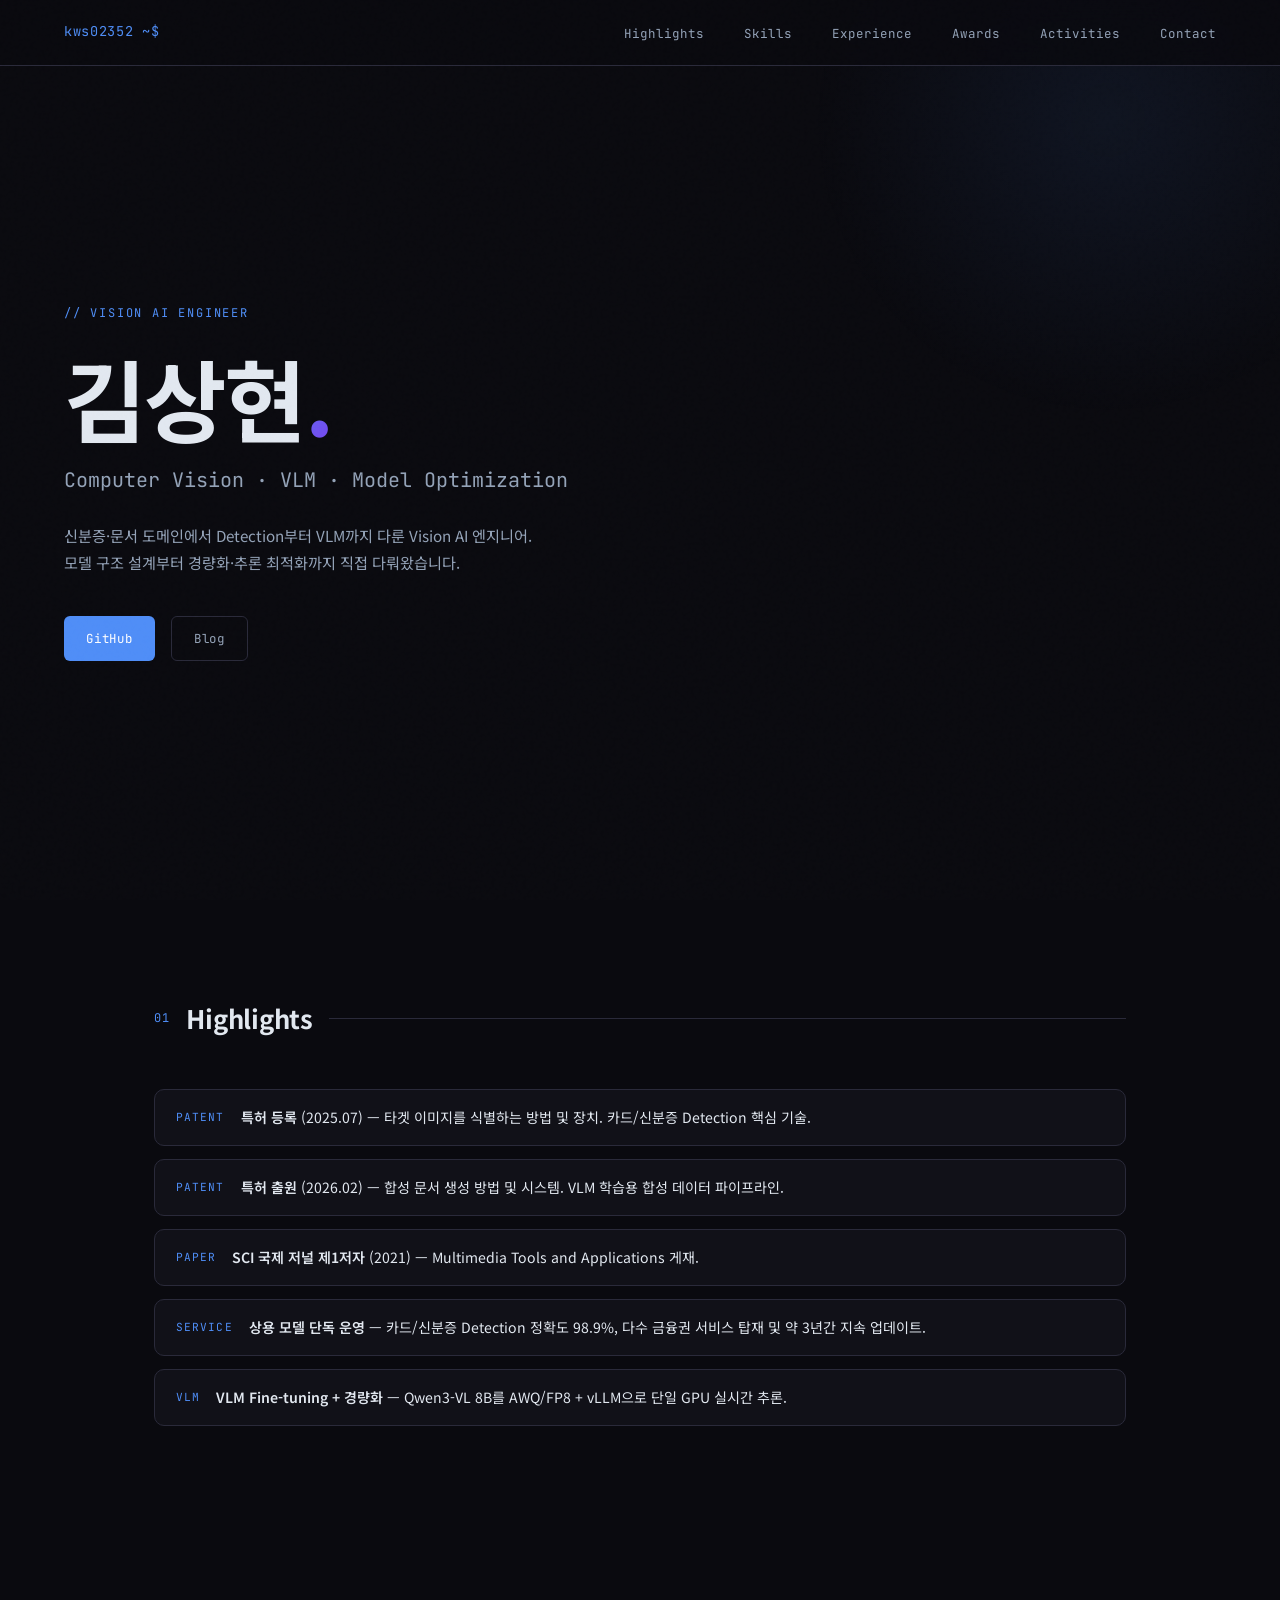
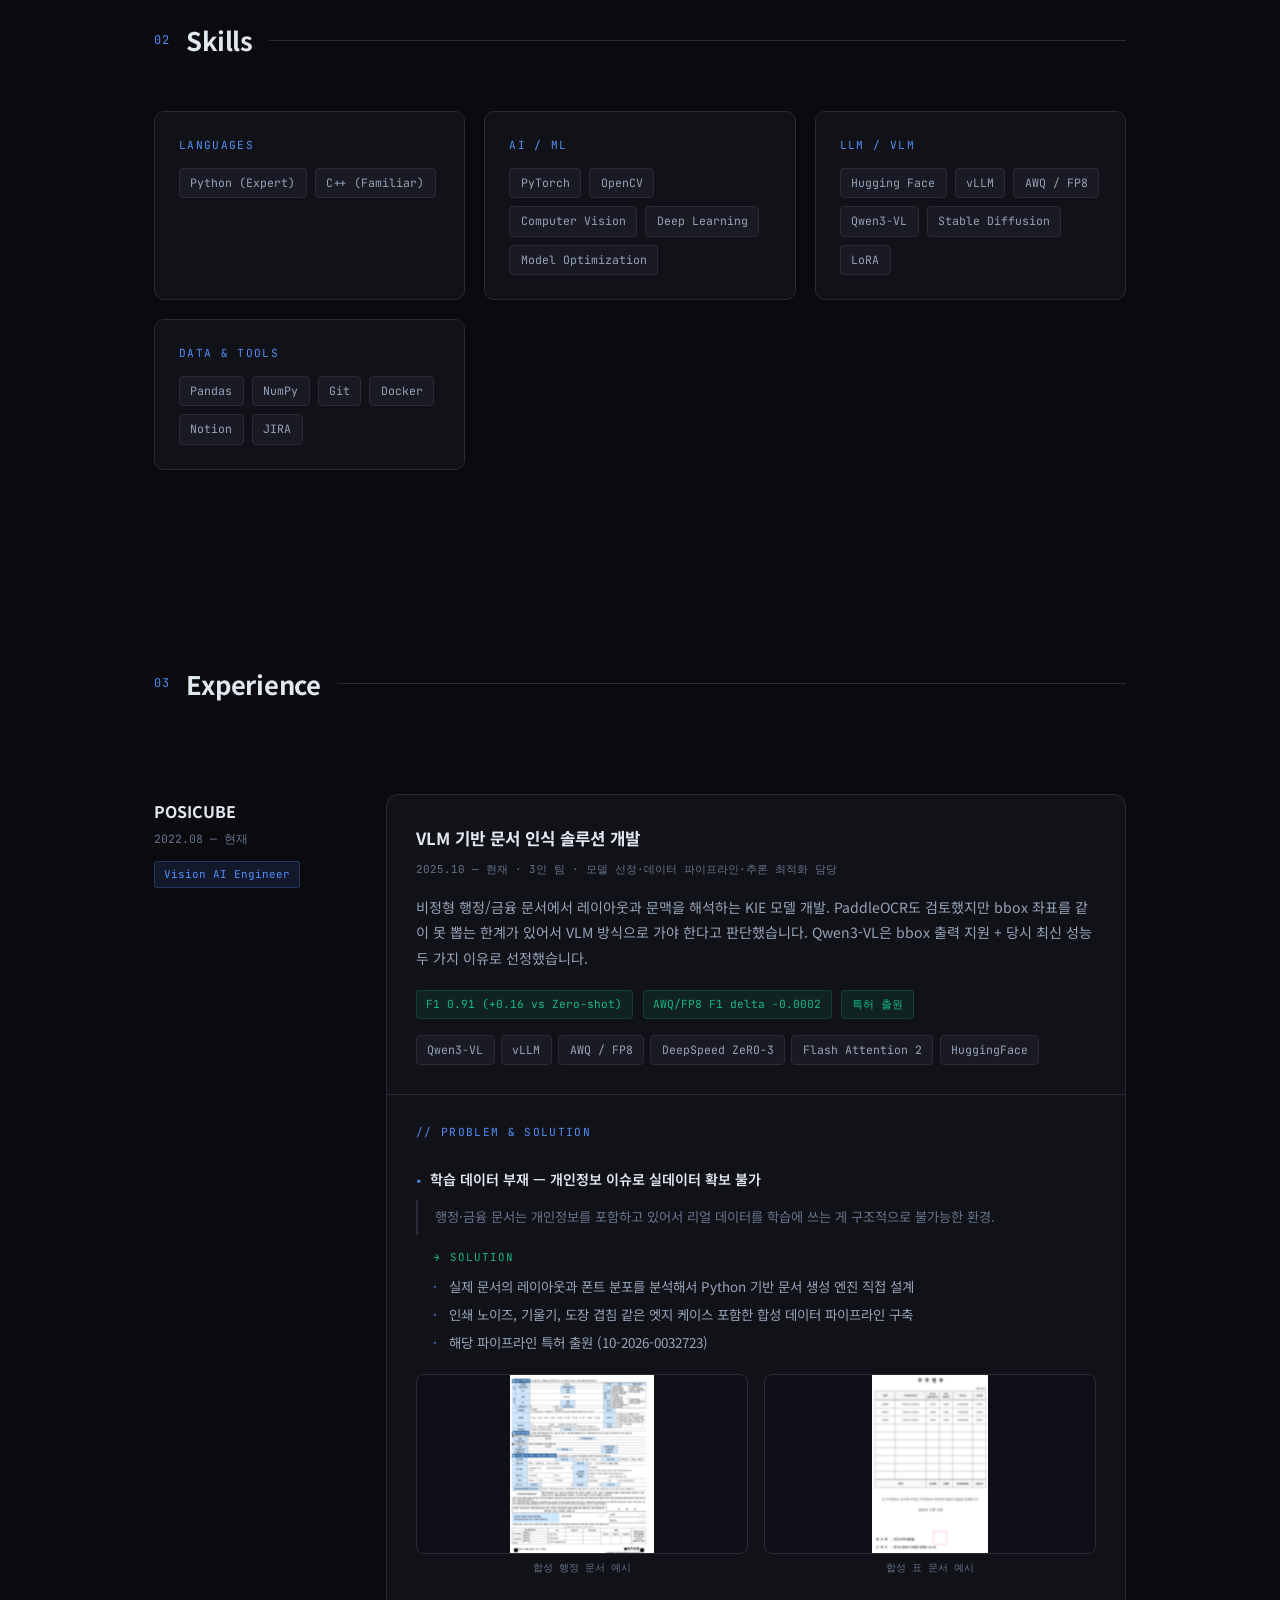
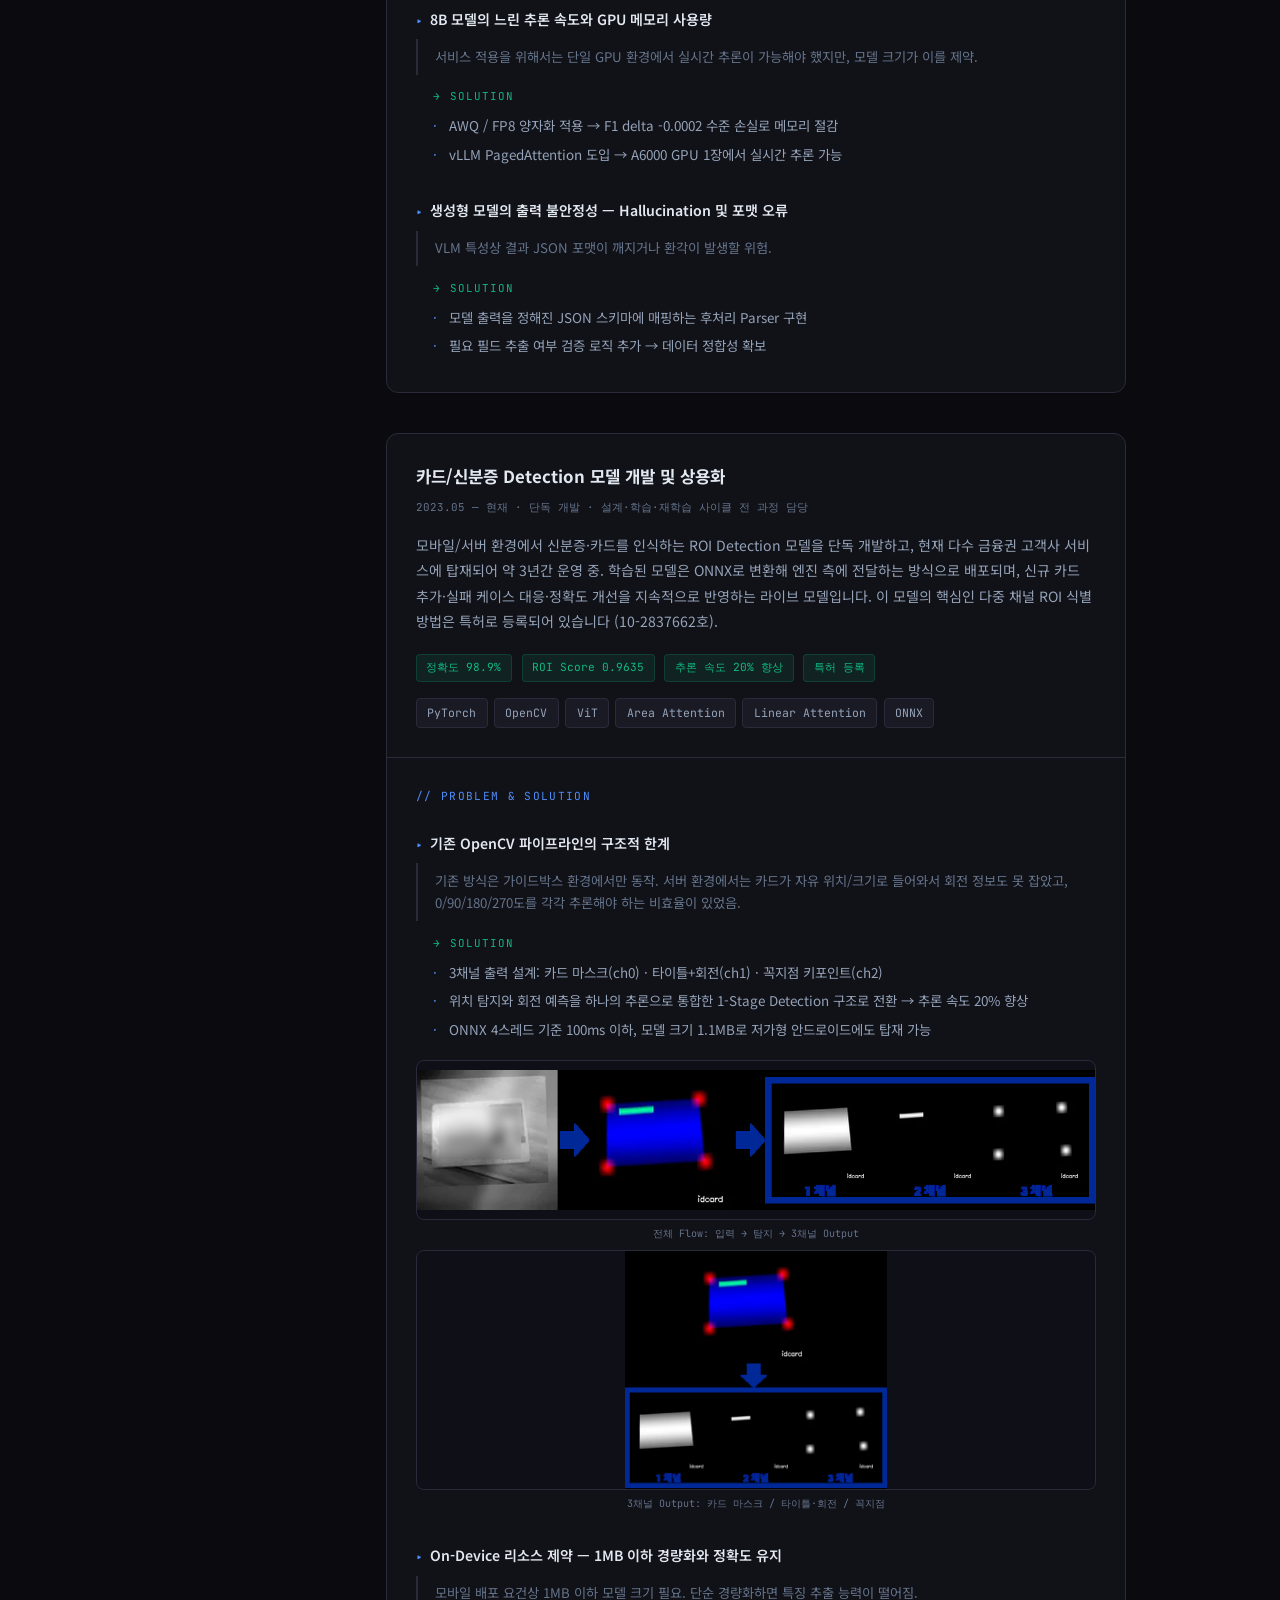
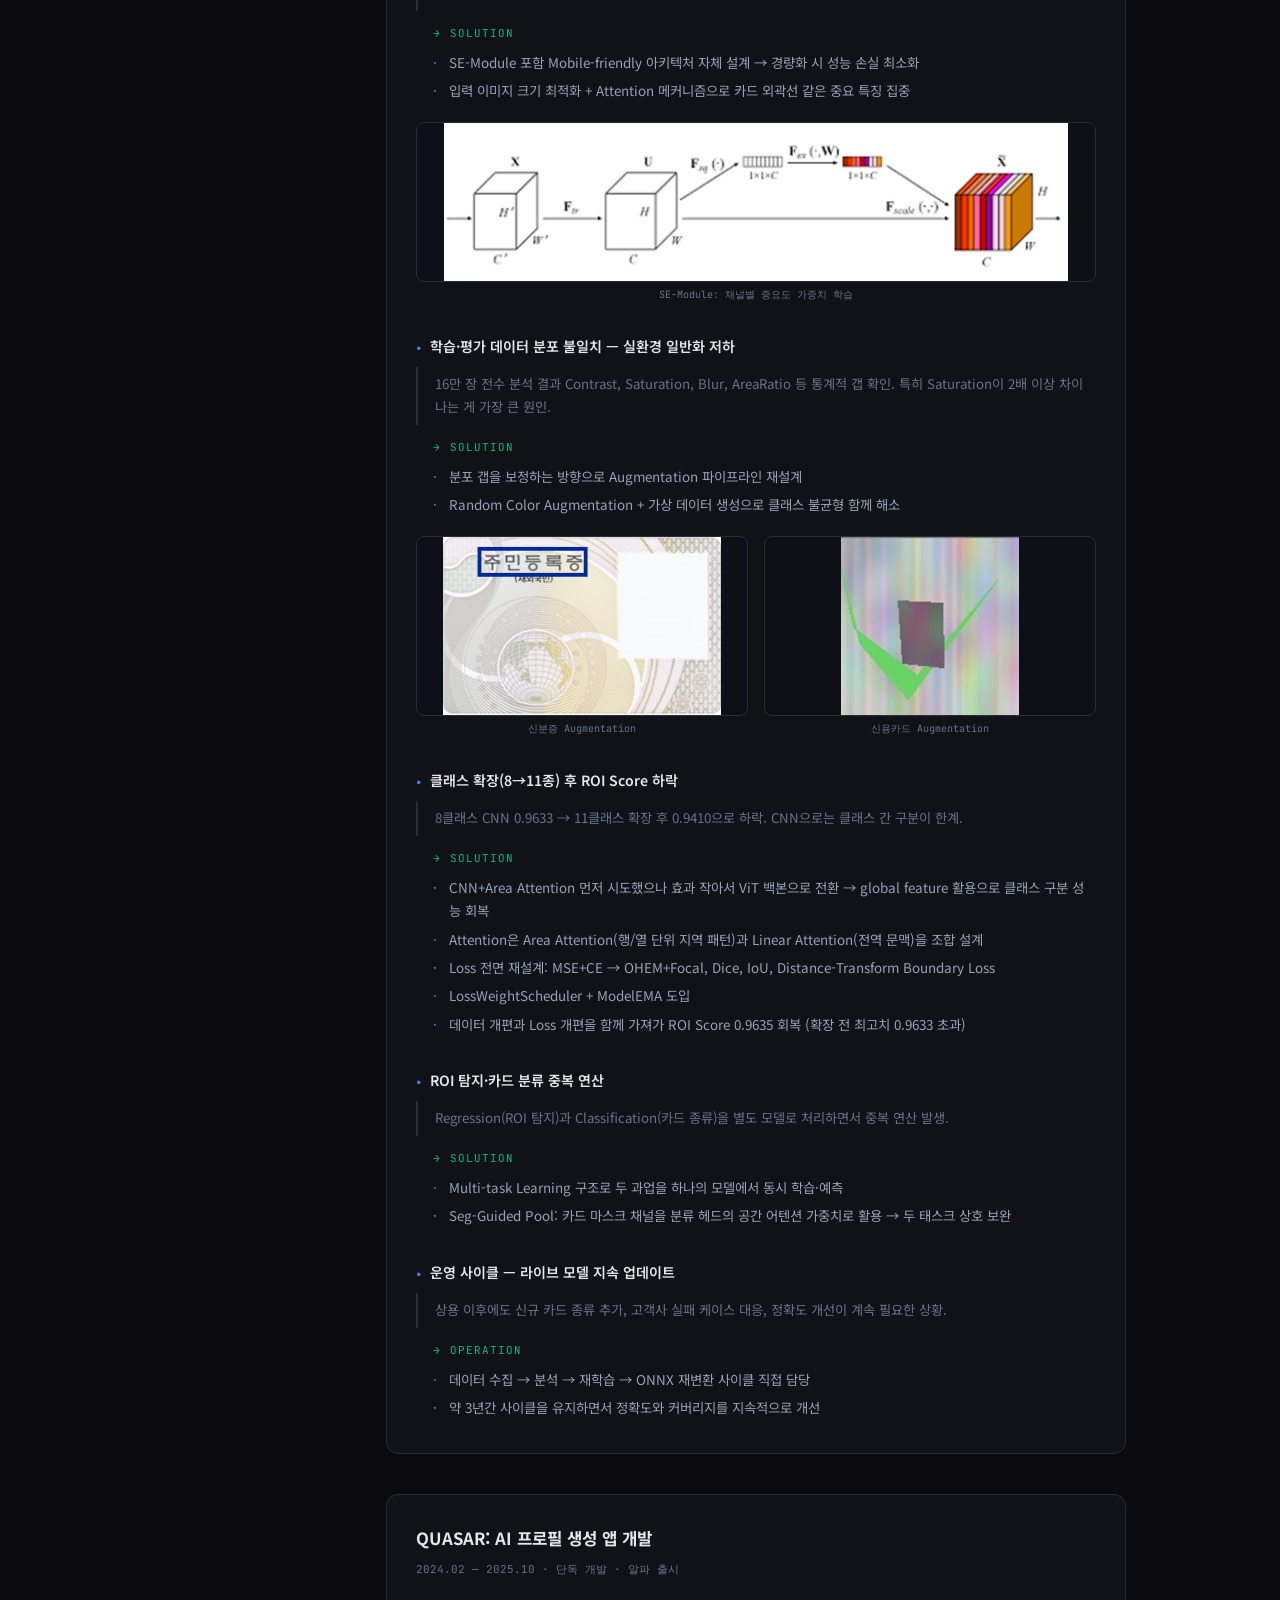
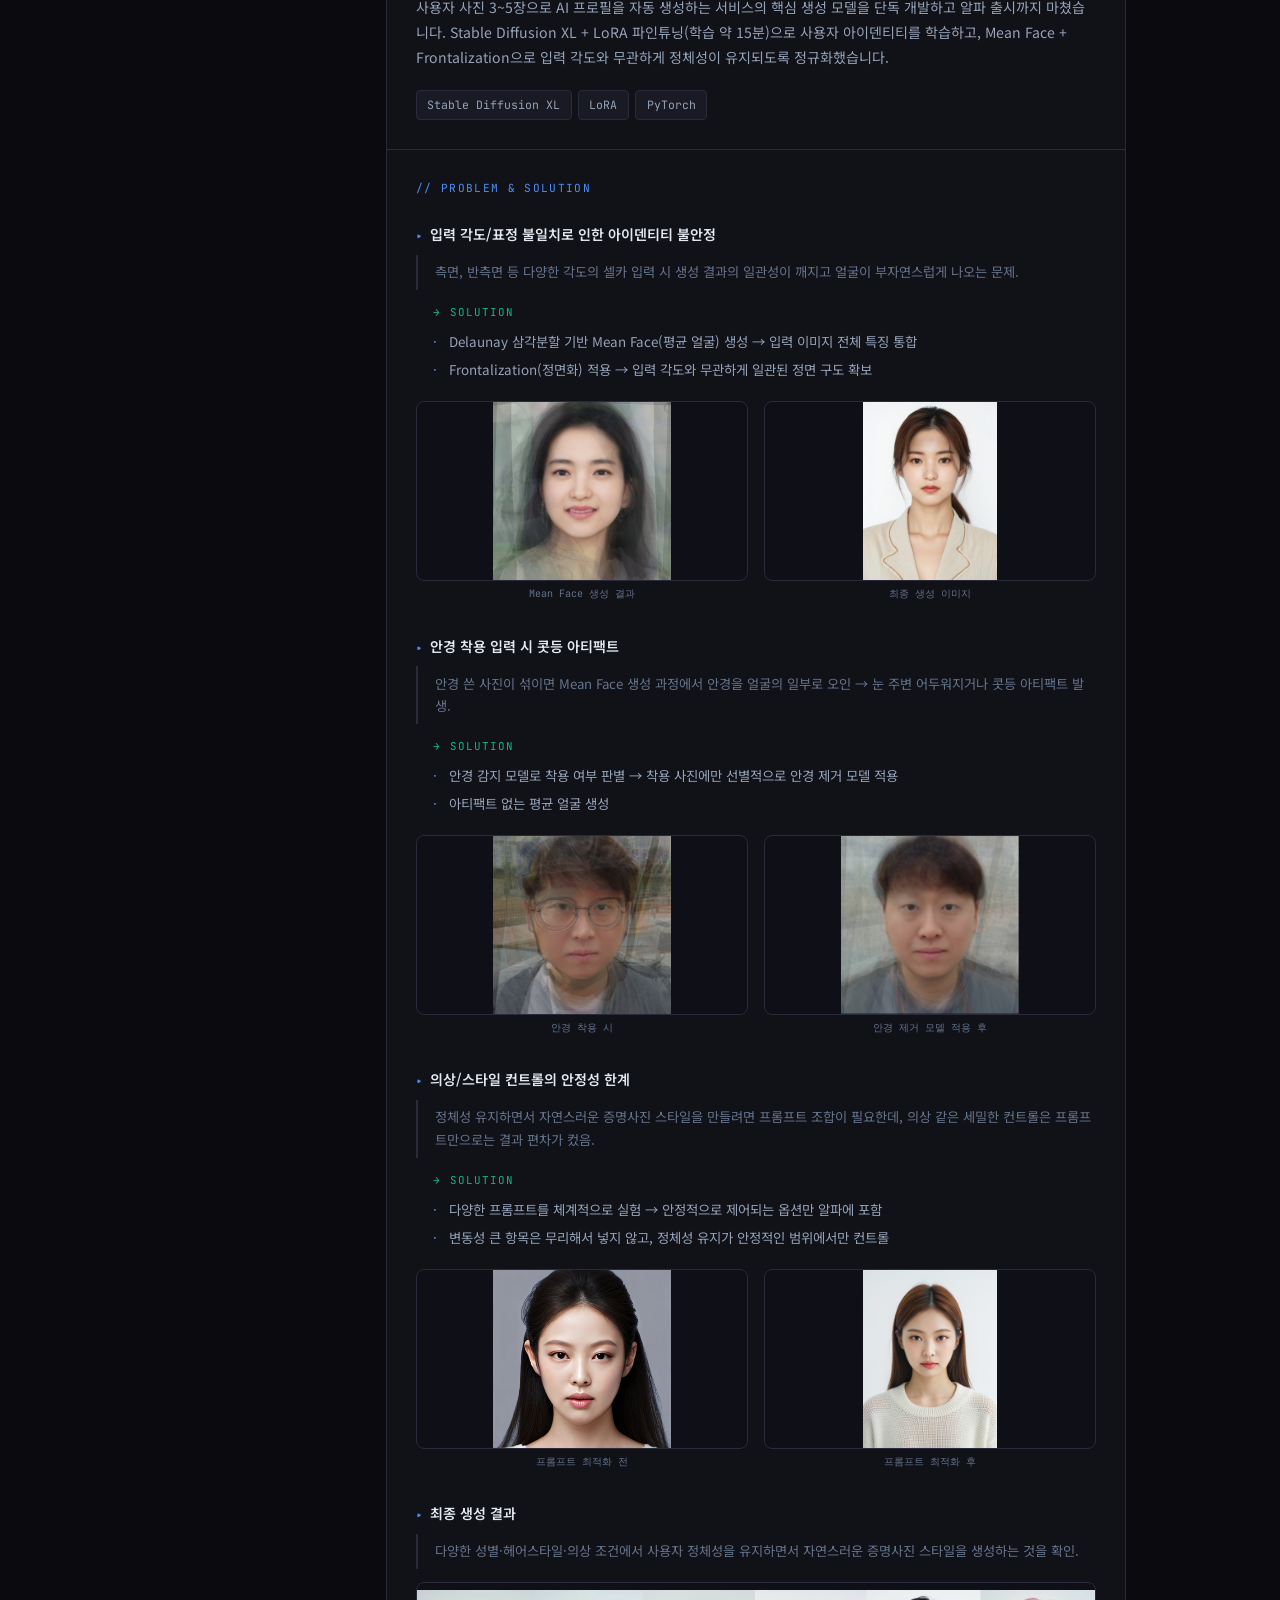
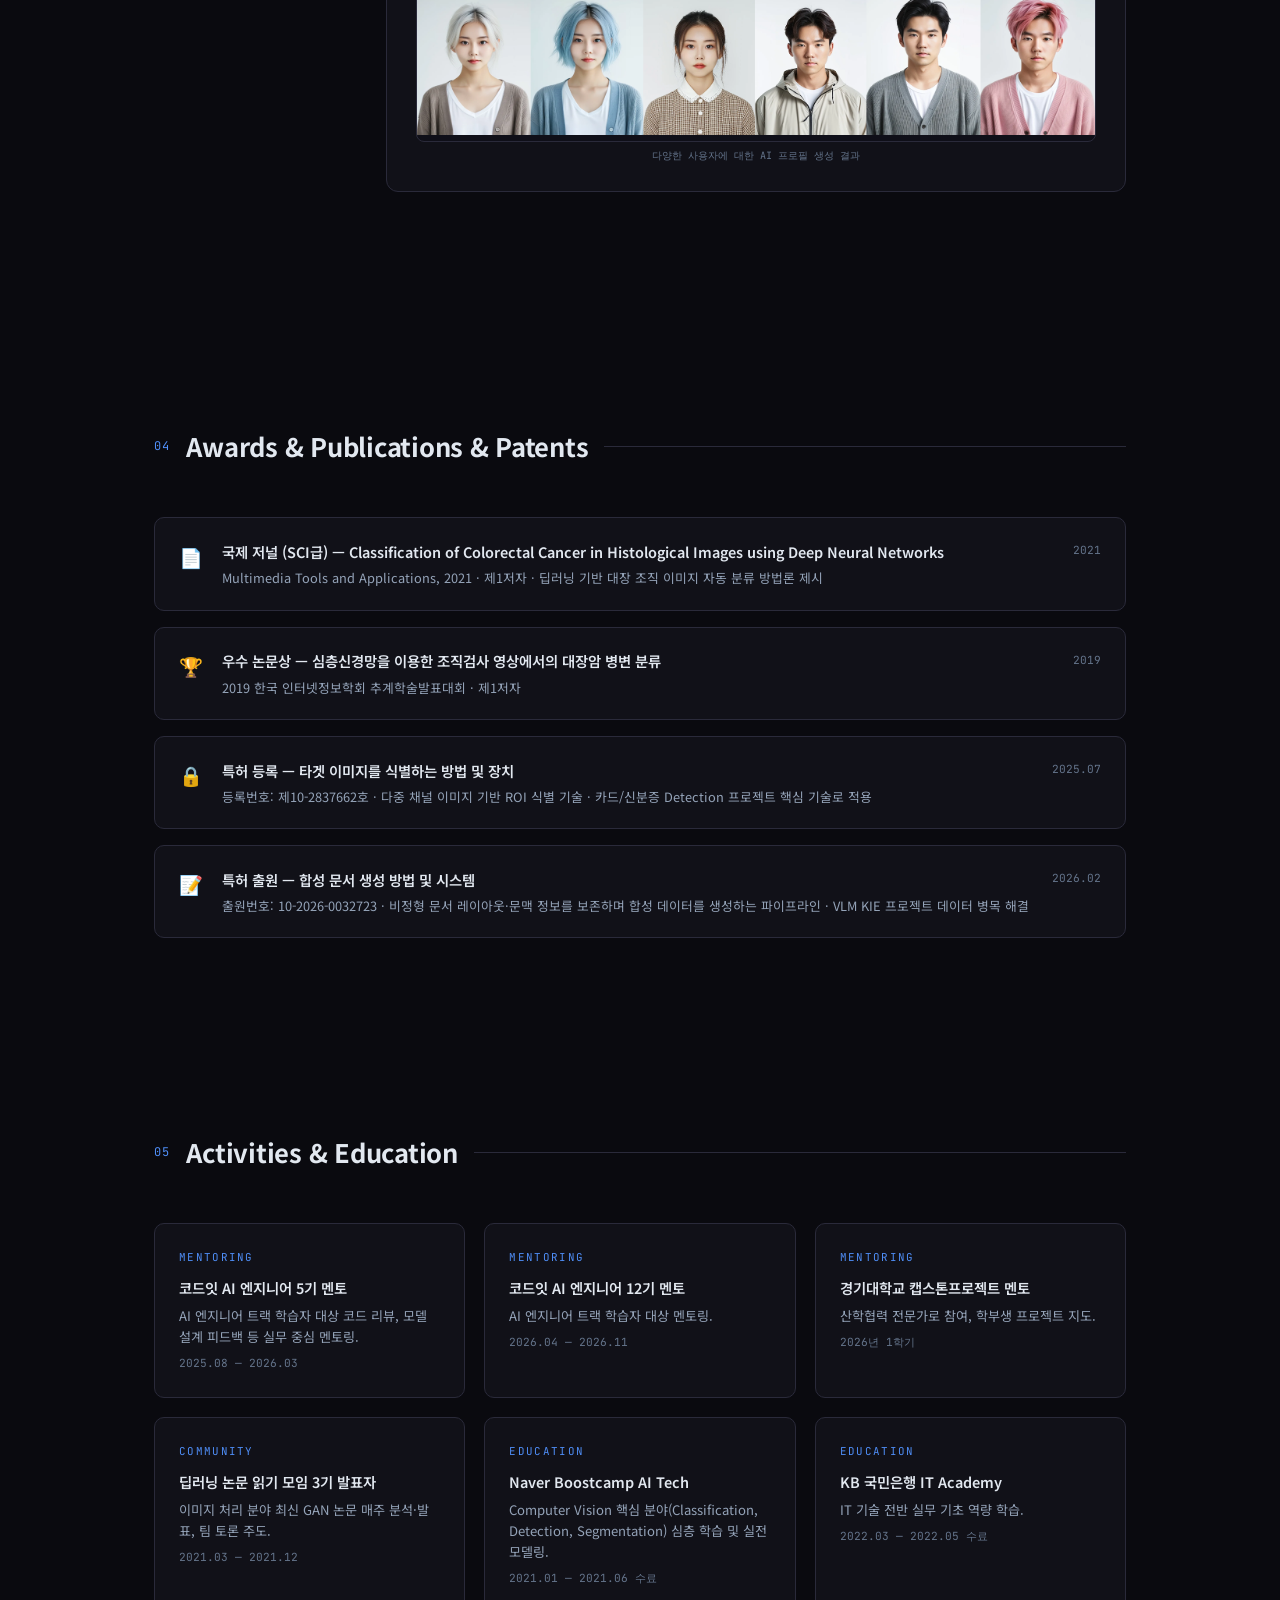
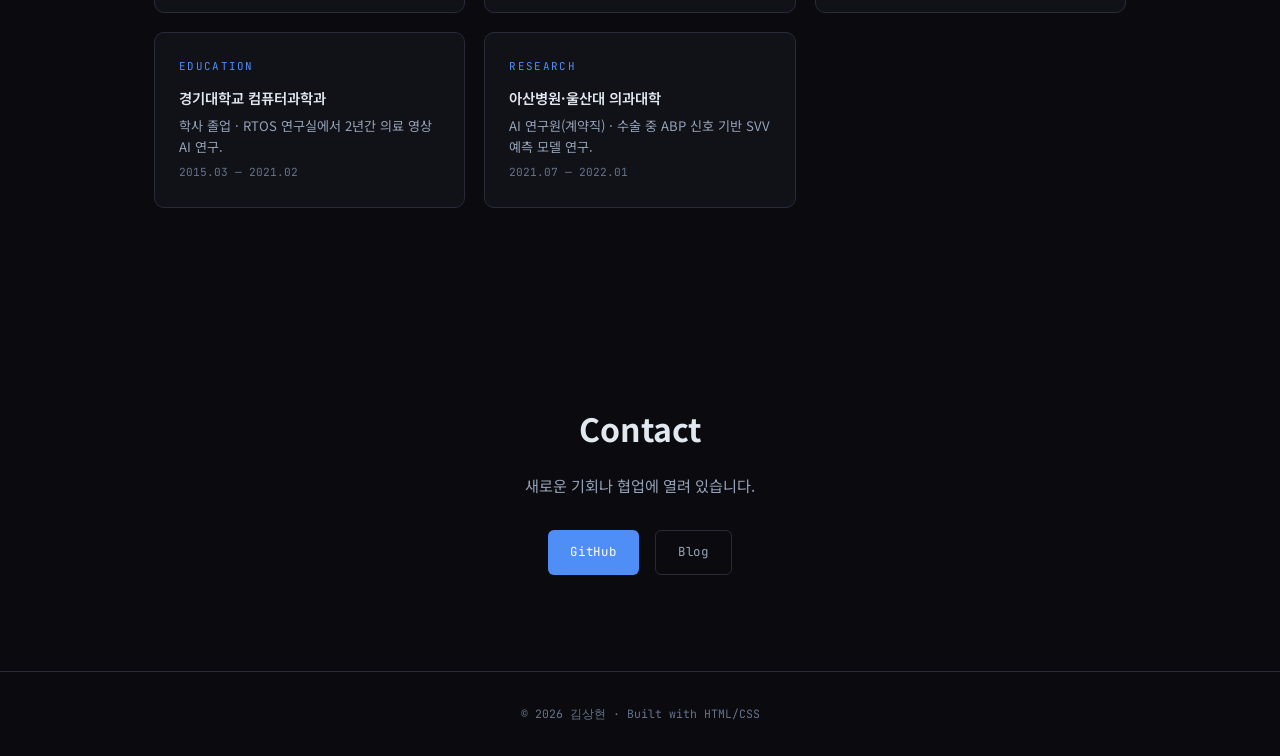
==== commit f77bca16: "Add description to QUASAR final result section" ====
--- a/index.html
+++ b/index.html
@@ -672,7 +672,7 @@
 
           <div class="ps-item">
             <div class="ps-problem">최종 생성 결과</div>
-            <div class="ps-context"></div>
+            <div class="ps-context">다양한 성별·헤어스타일·의상 조건에서 사용자 정체성을 유지하면서 자연스러운 증명사진 스타일을 생성하는 것을 확인.</div>
             <div class="img-block" style="margin-top:0.5rem;">
               <div class="img-row">
                 <div class="img-figure wide">
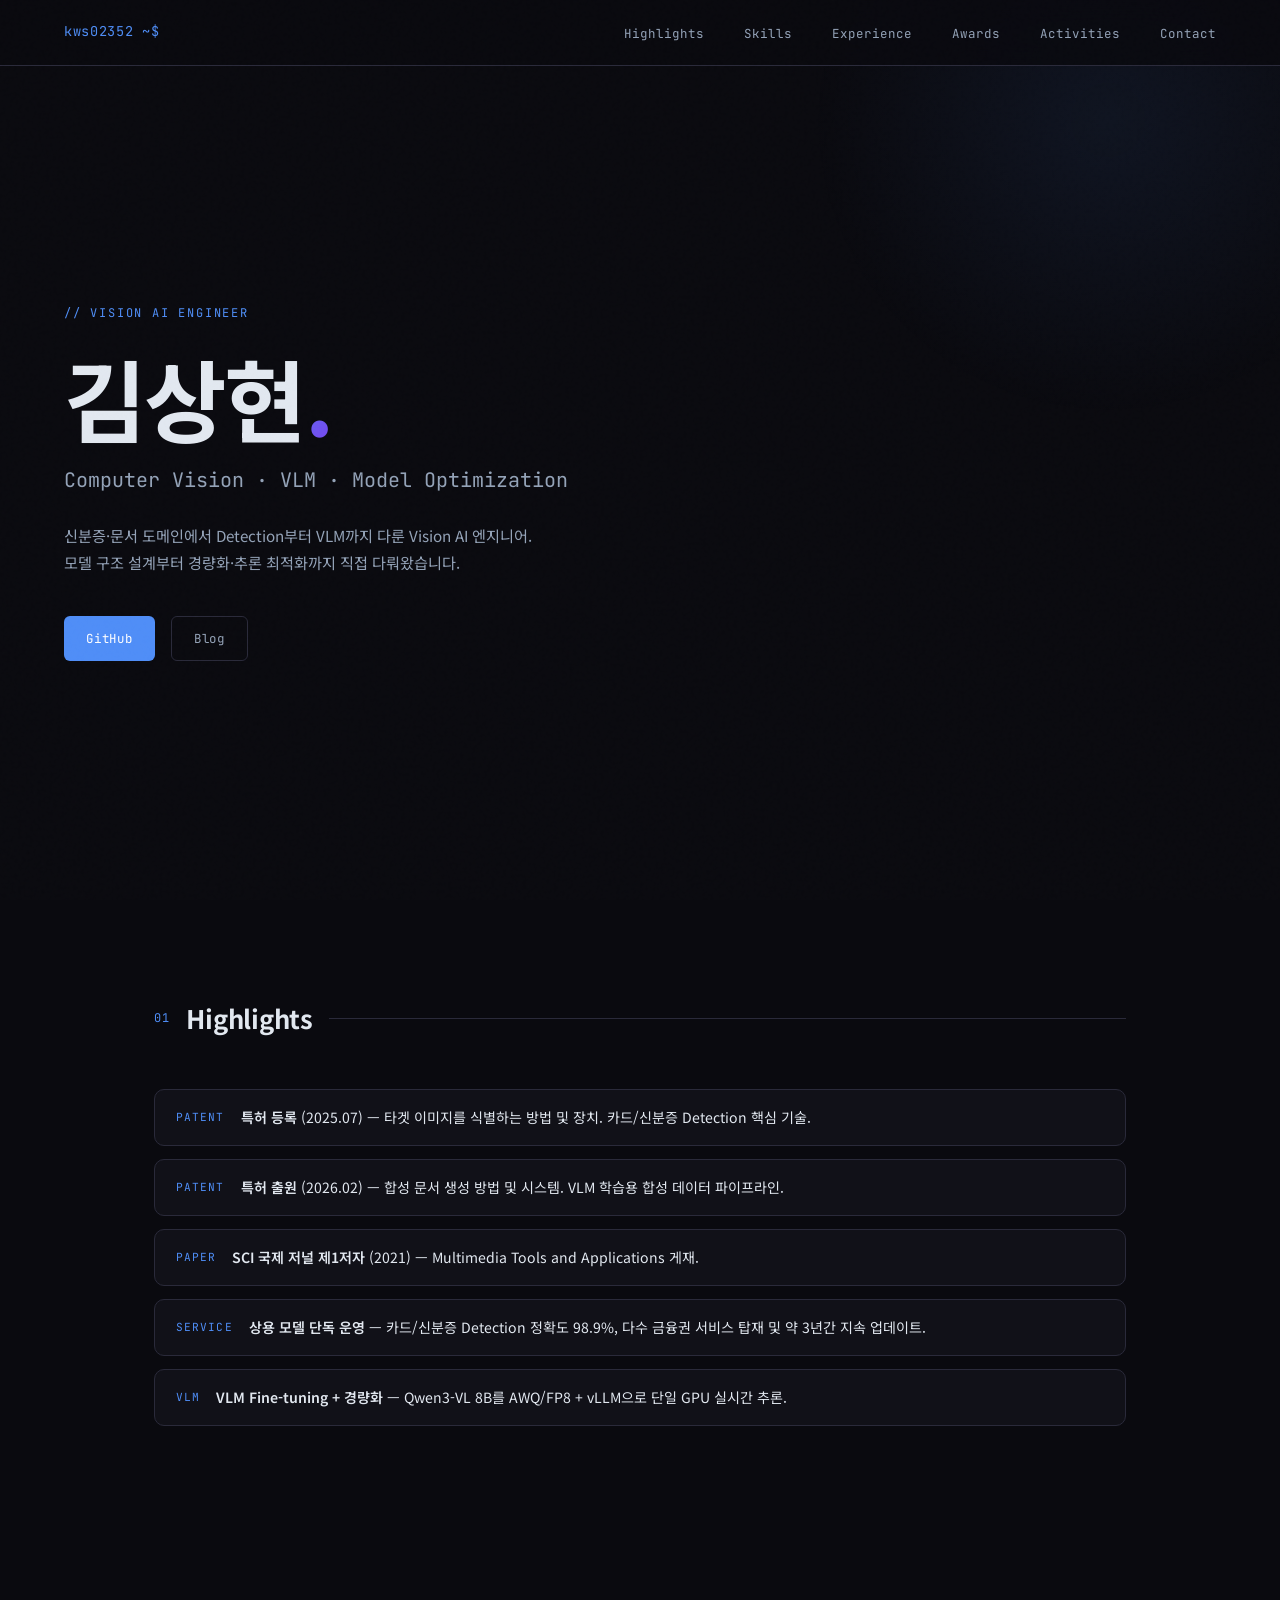
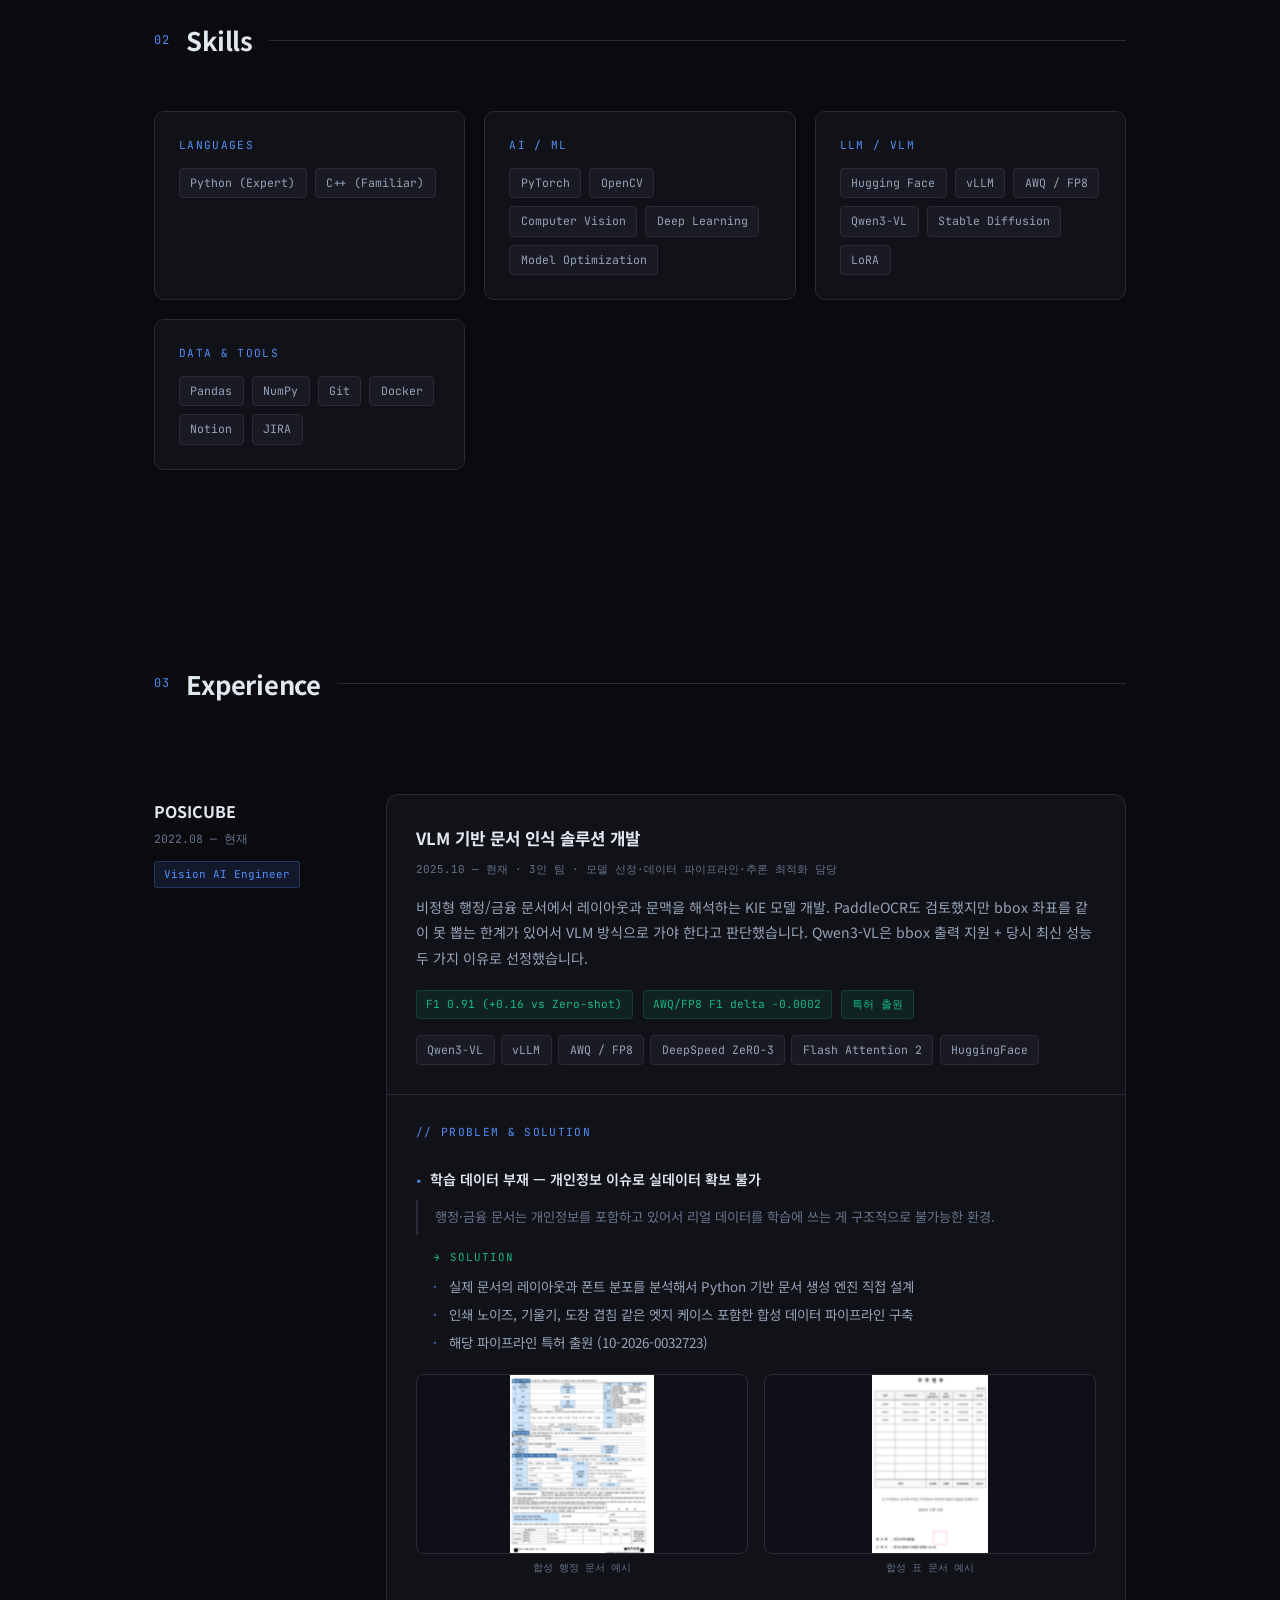
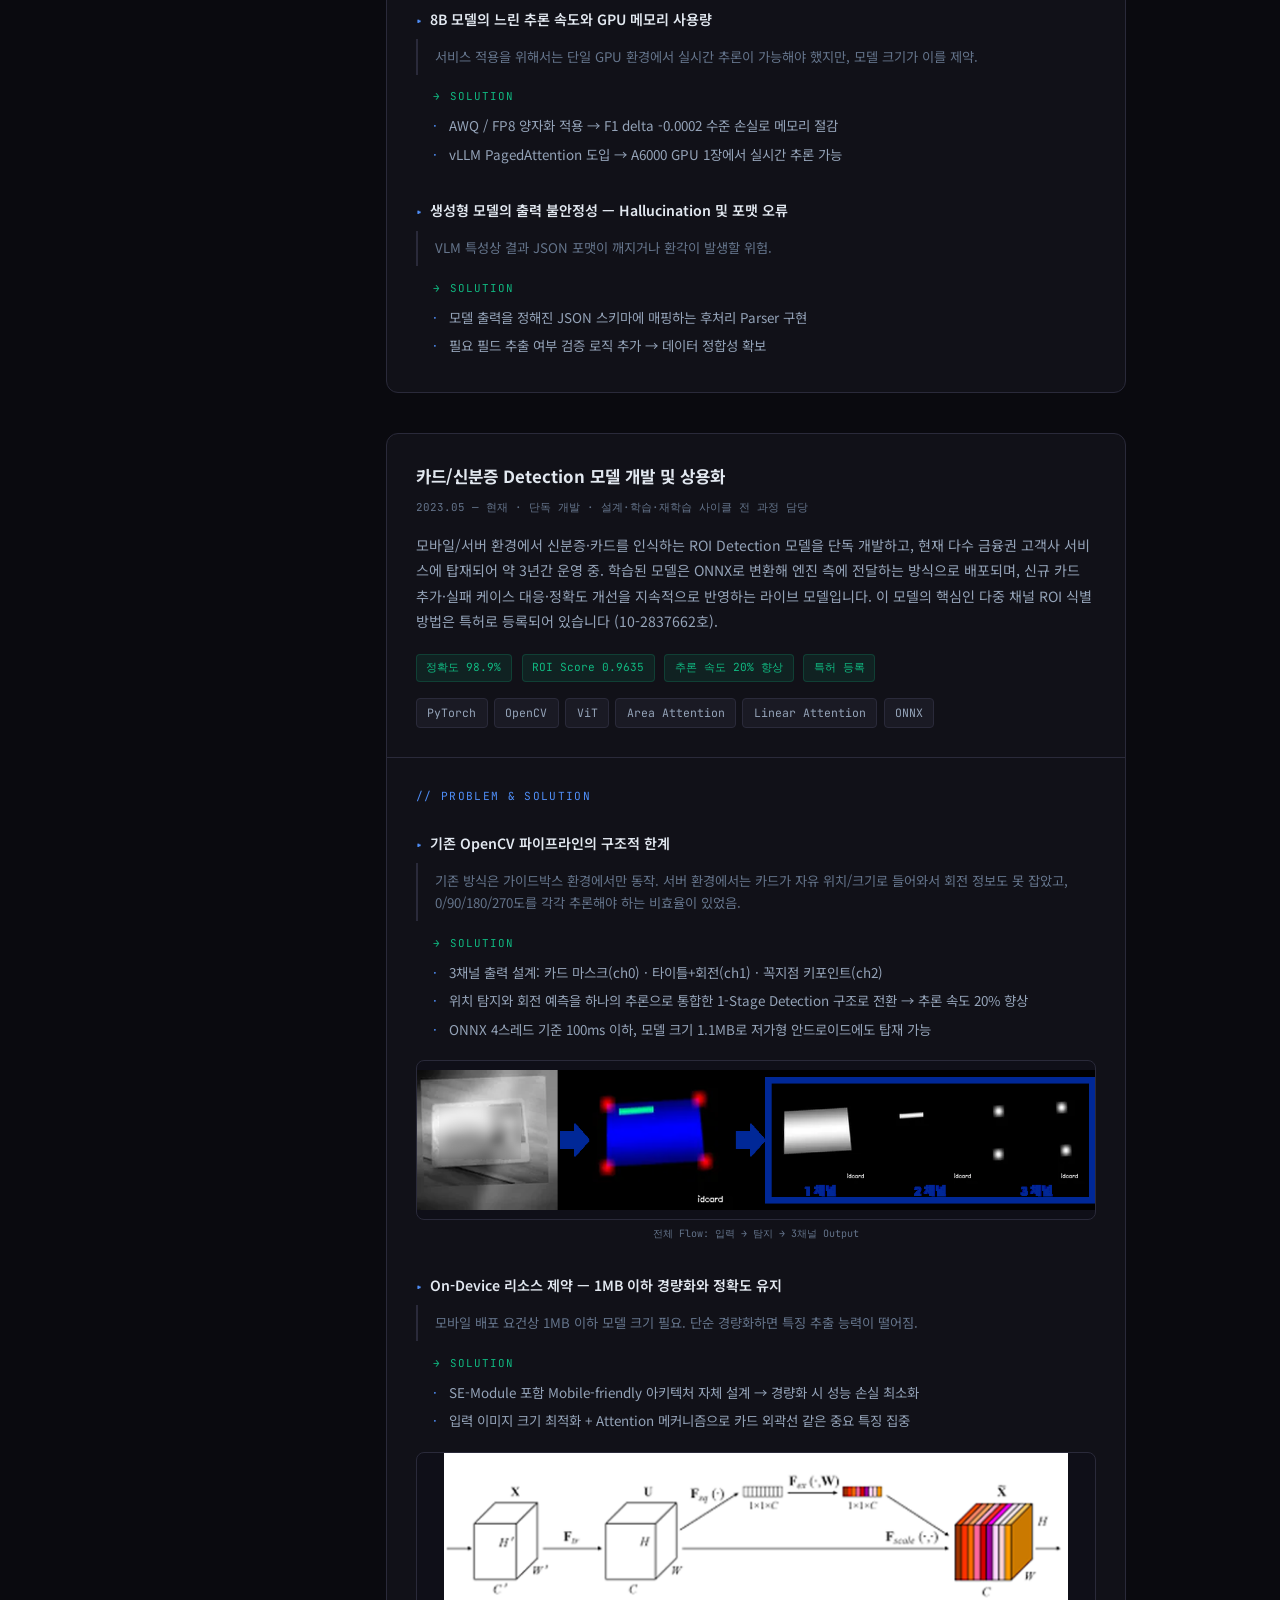
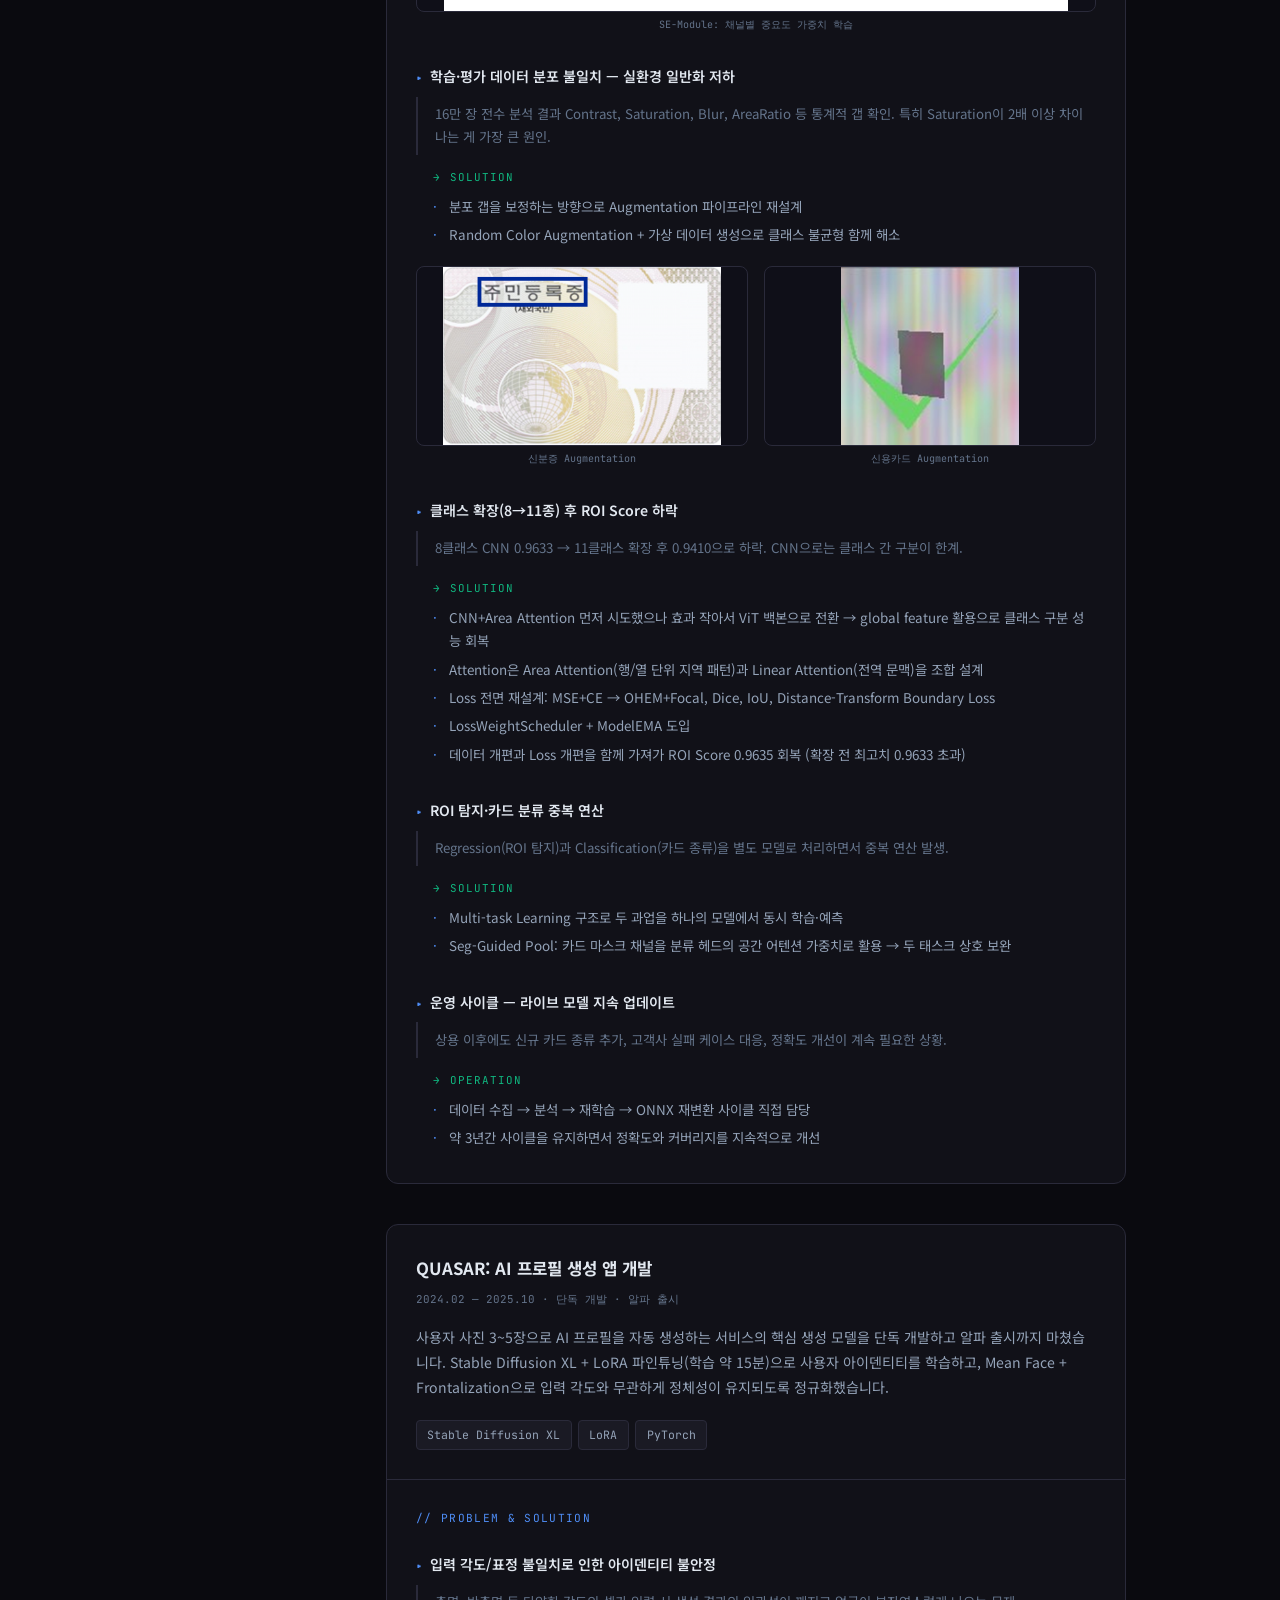
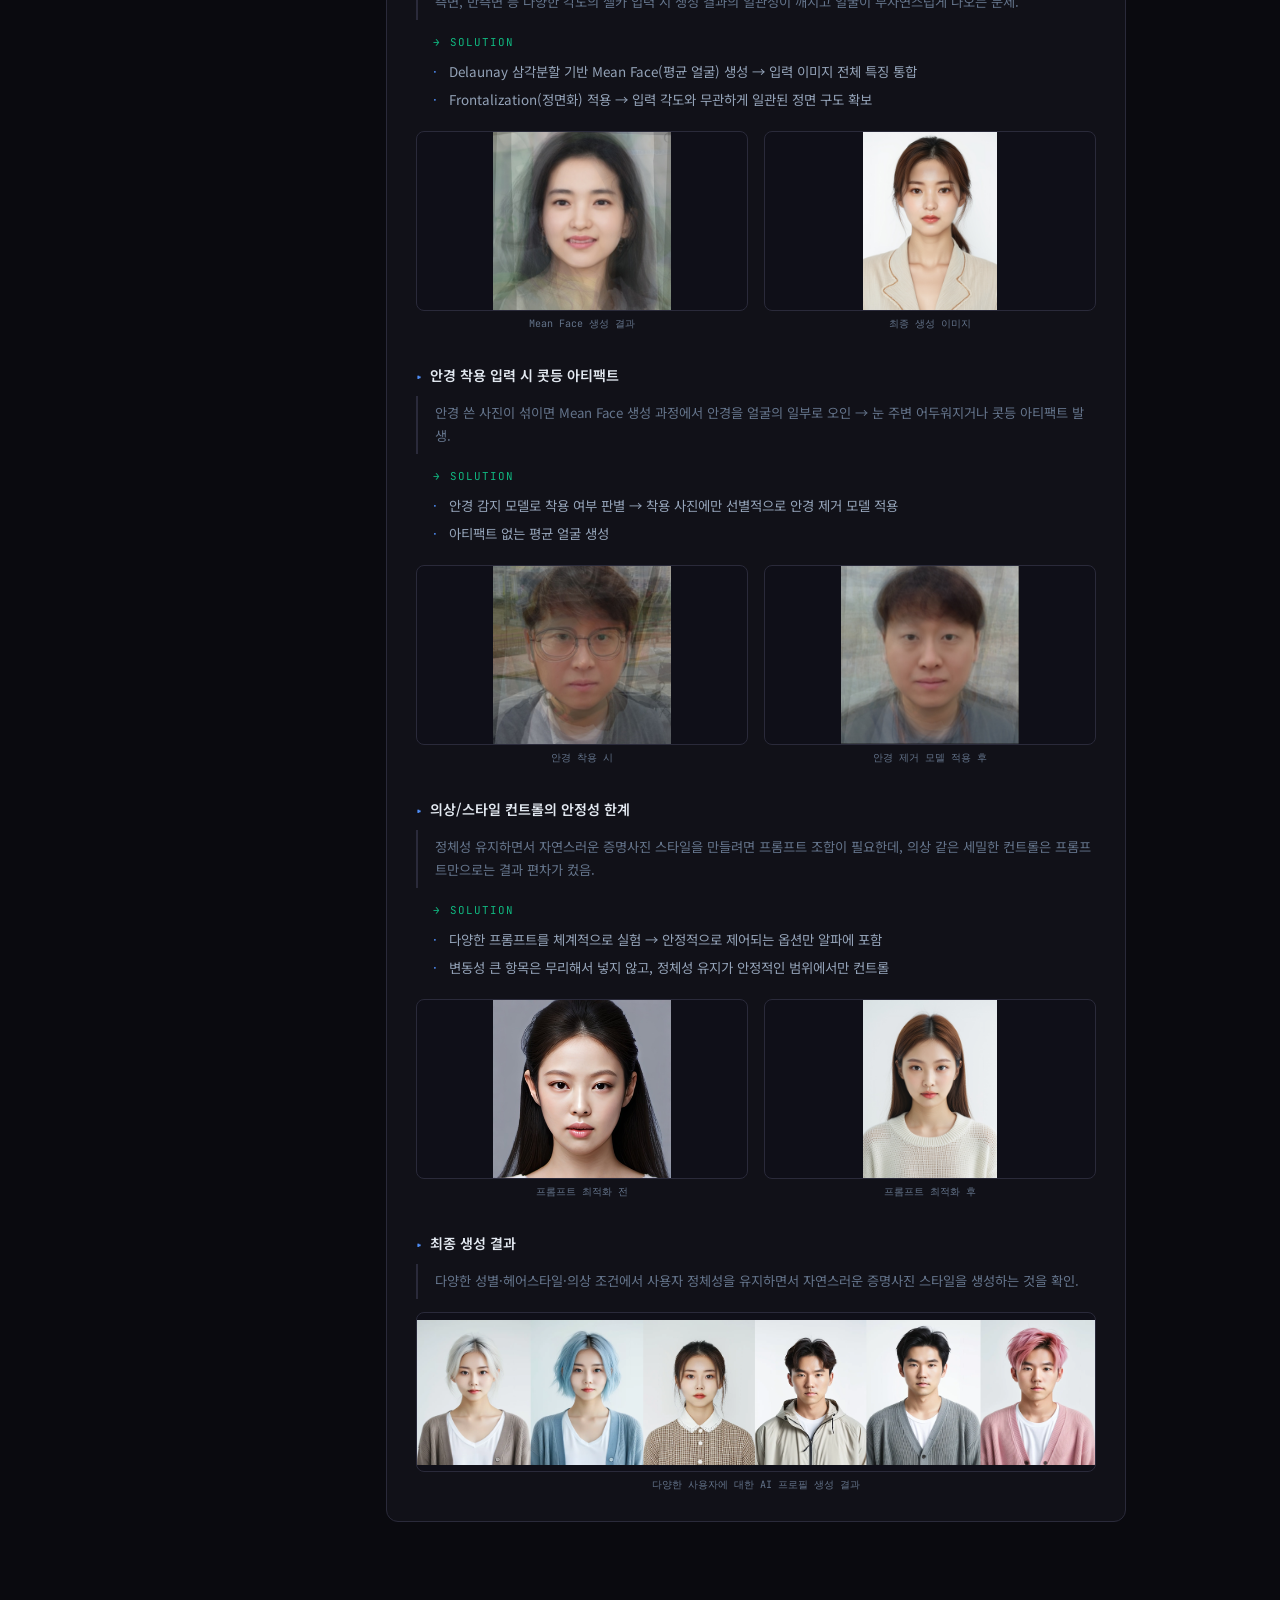
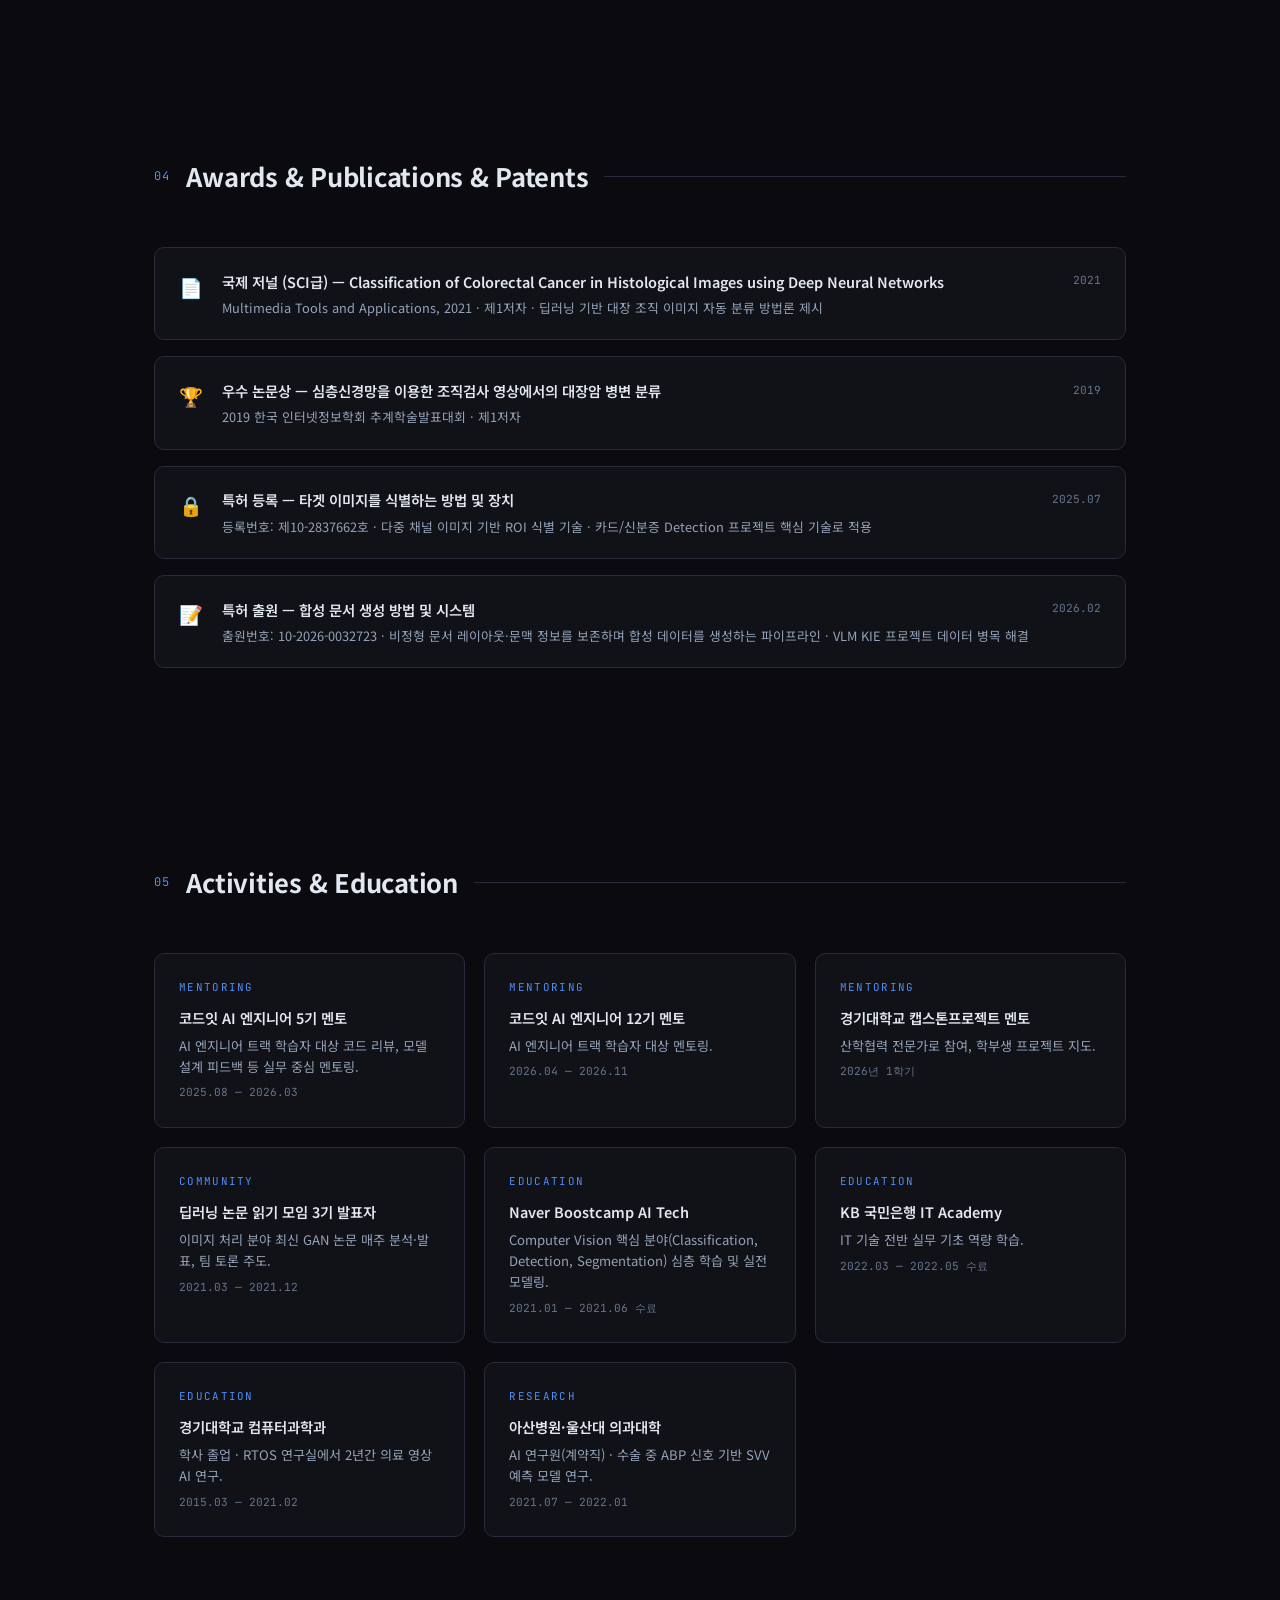
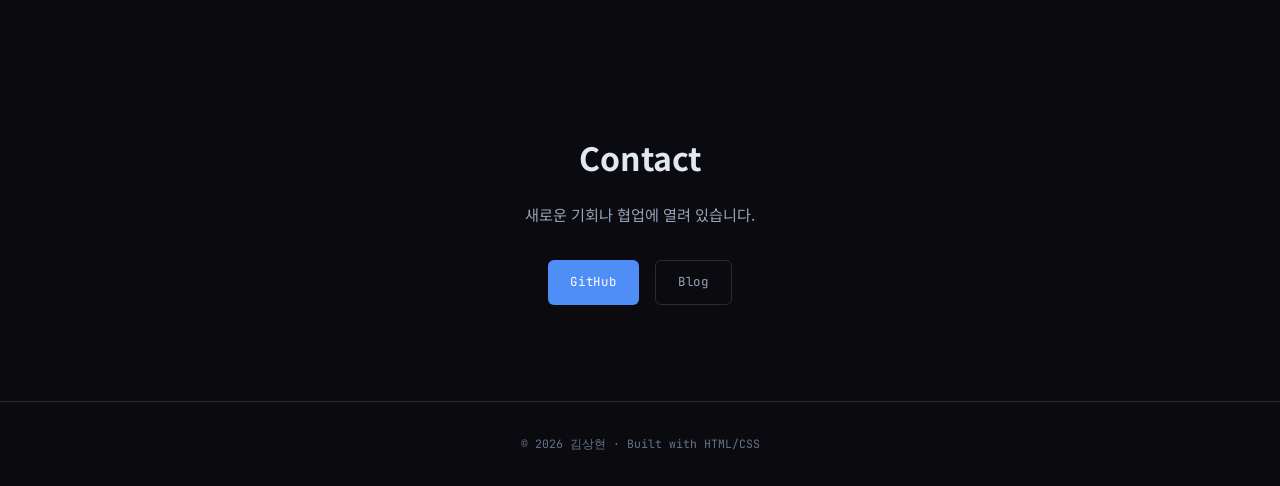
==== commit b4737ca2: "Remove duplicate detection output image" ====
--- a/index.html
+++ b/index.html
@@ -503,12 +503,6 @@
                   <div class="img-caption">전체 Flow: 입력 → 탐지 → 3채널 Output</div>
                 </div>
               </div>
-              <div class="img-row" style="margin-top:0.6rem;">
-                <div class="img-figure tall">
-                  <img src="images/detection_output.png" alt="3채널 Output" loading="lazy" />
-                  <div class="img-caption">3채널 Output: 카드 마스크 / 타이틀·회전 / 꼭지점</div>
-                </div>
-              </div>
             </div>
           </div>
 
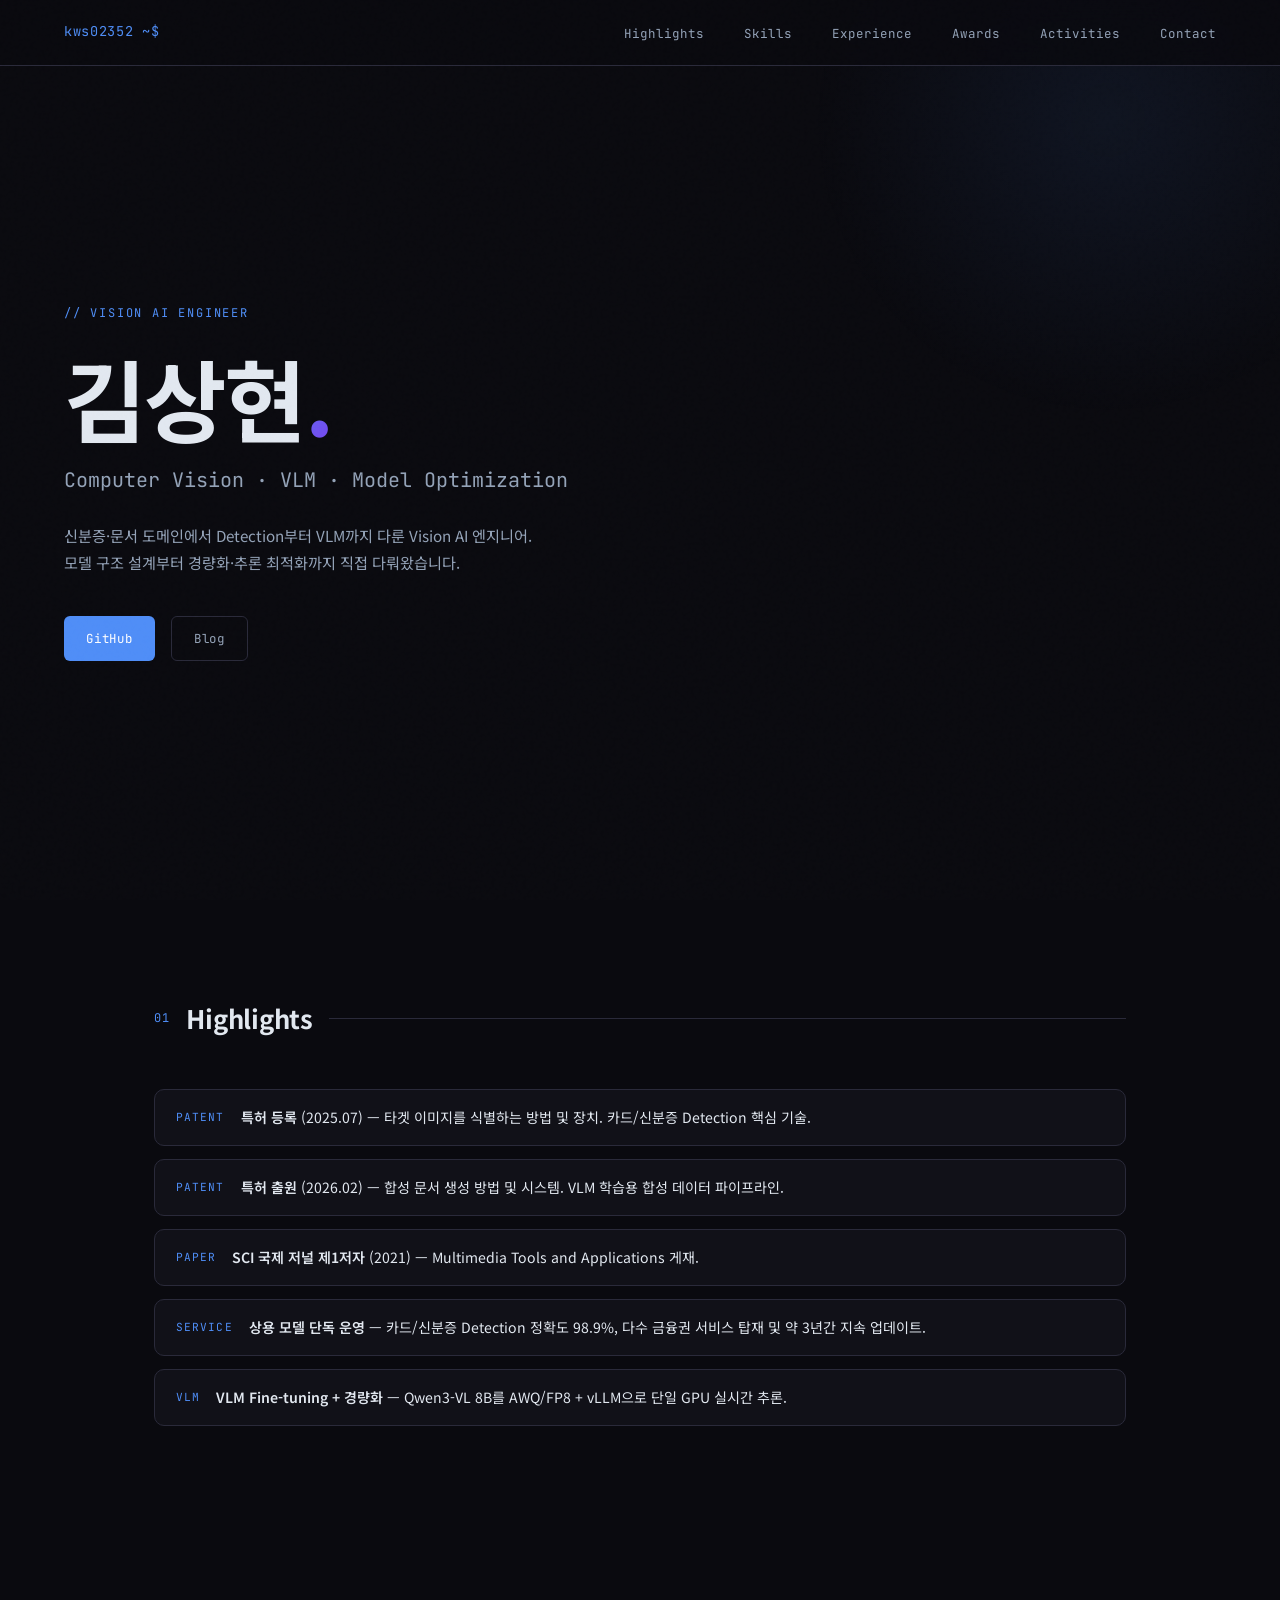
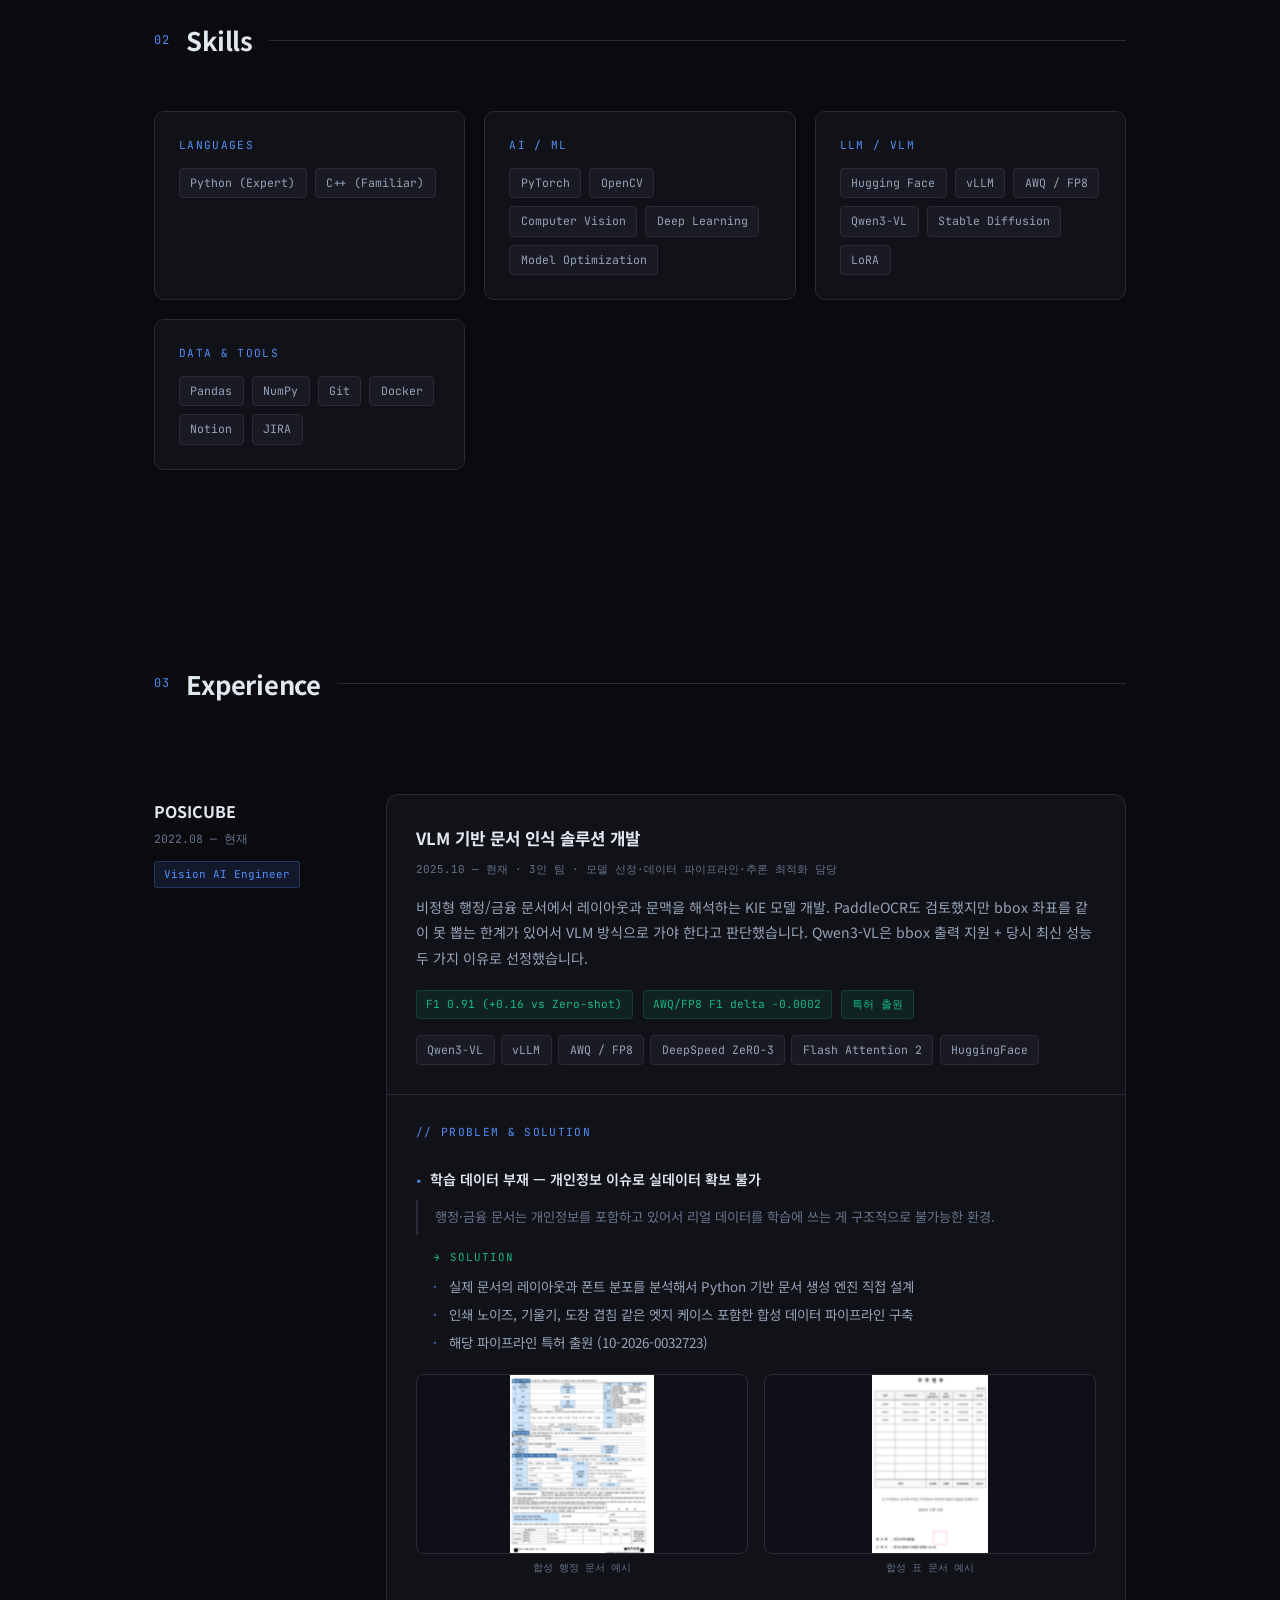
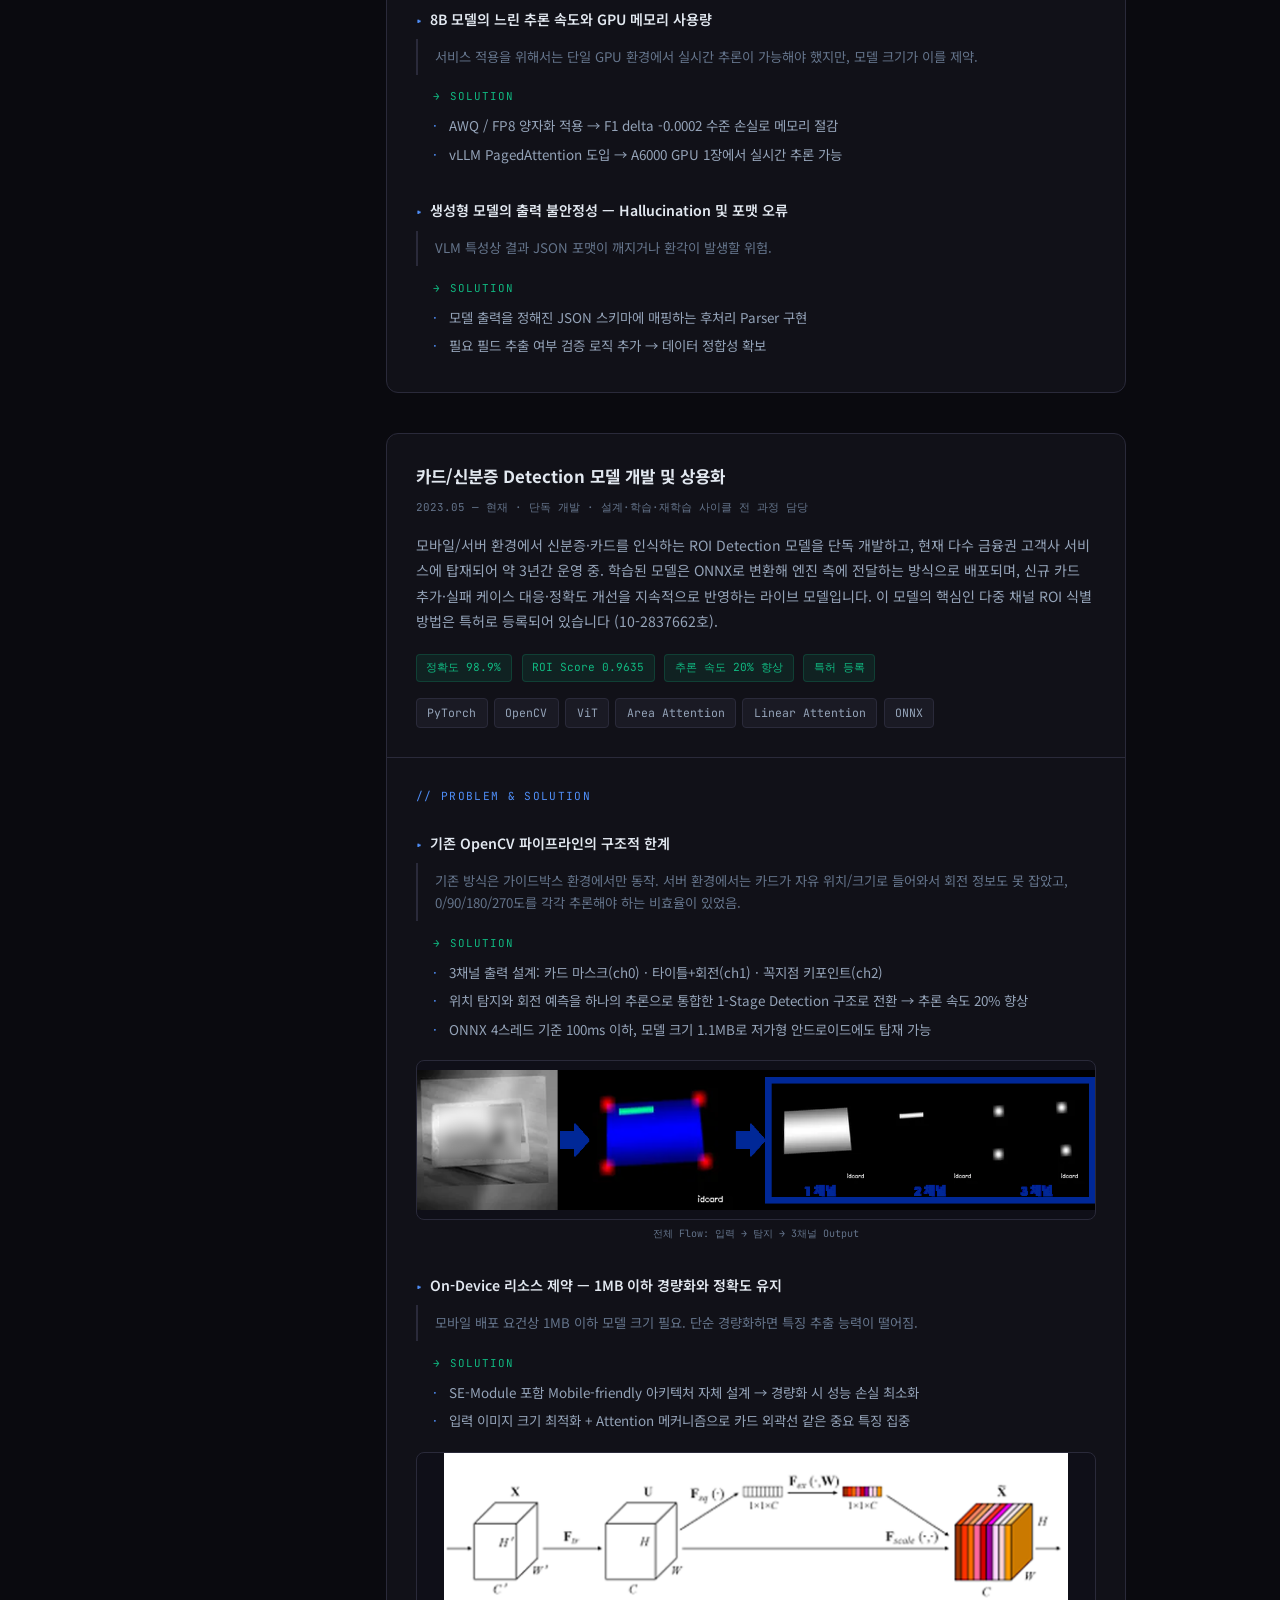
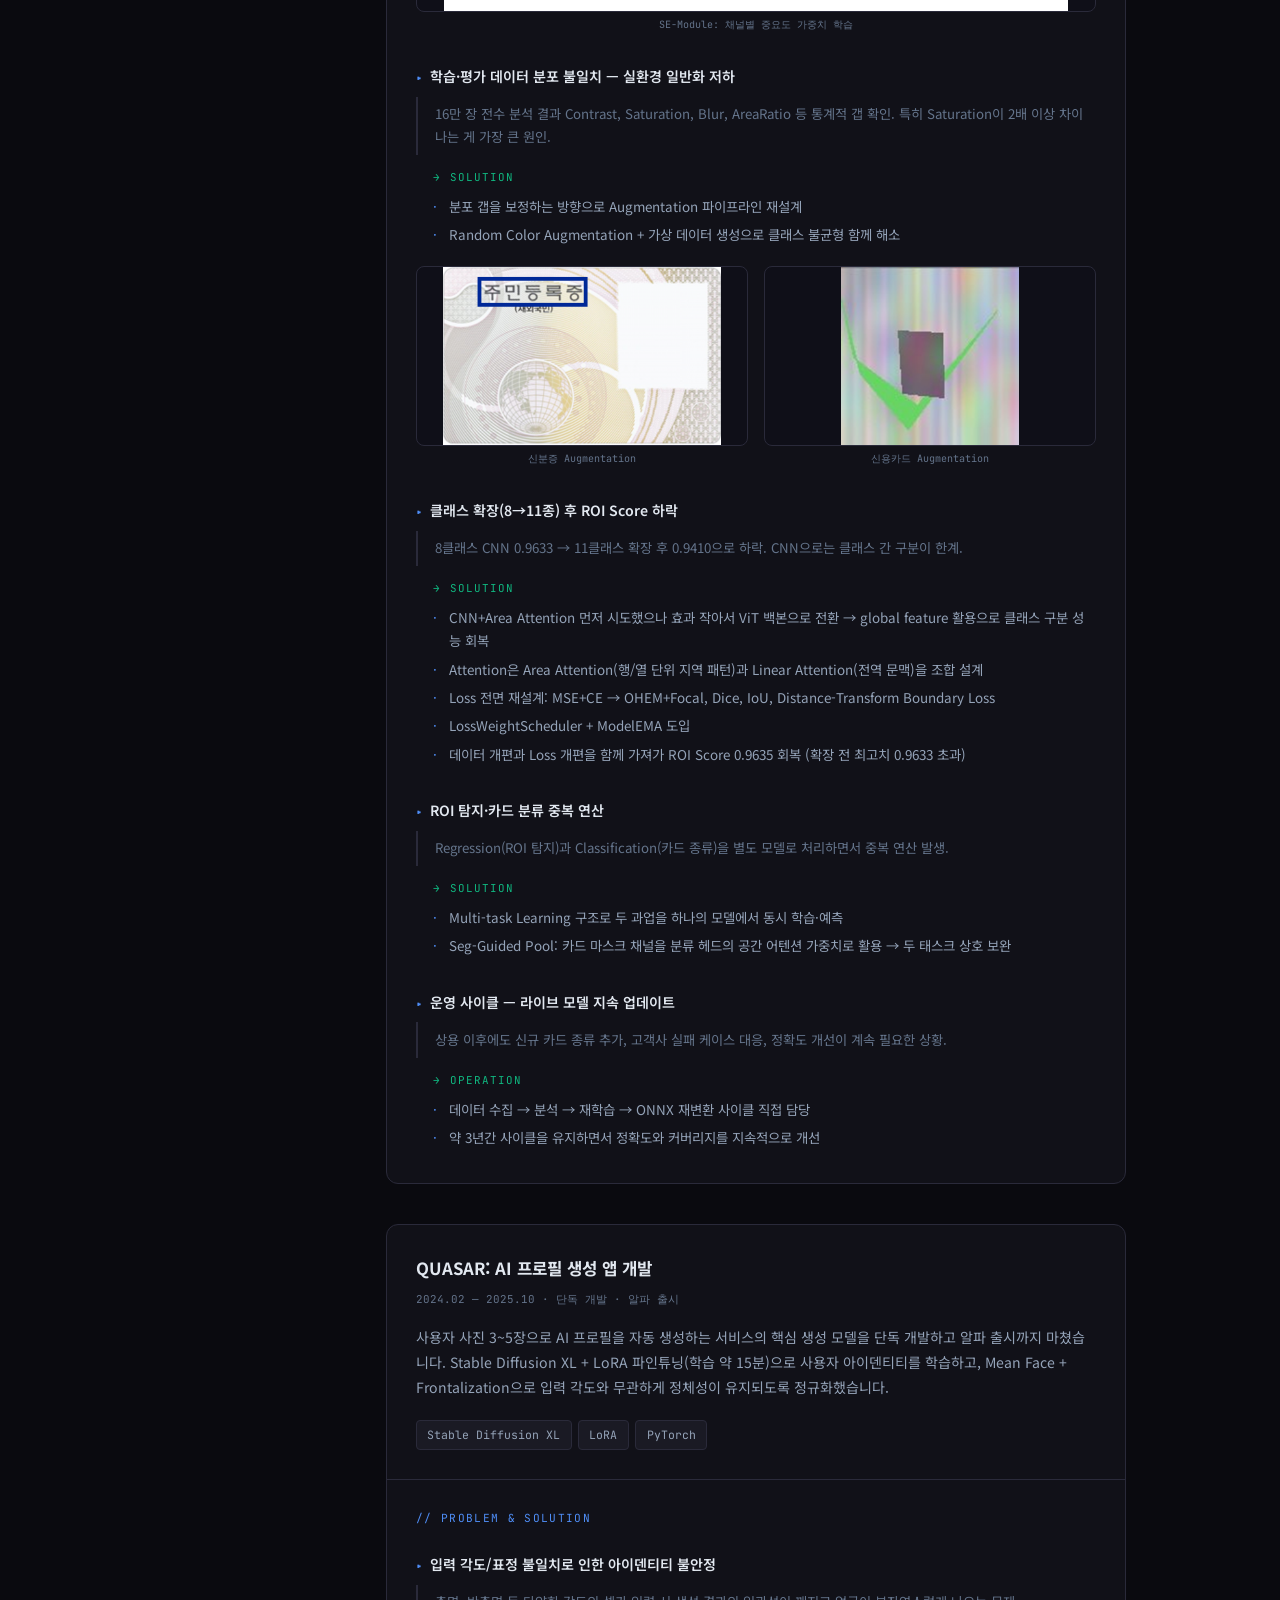
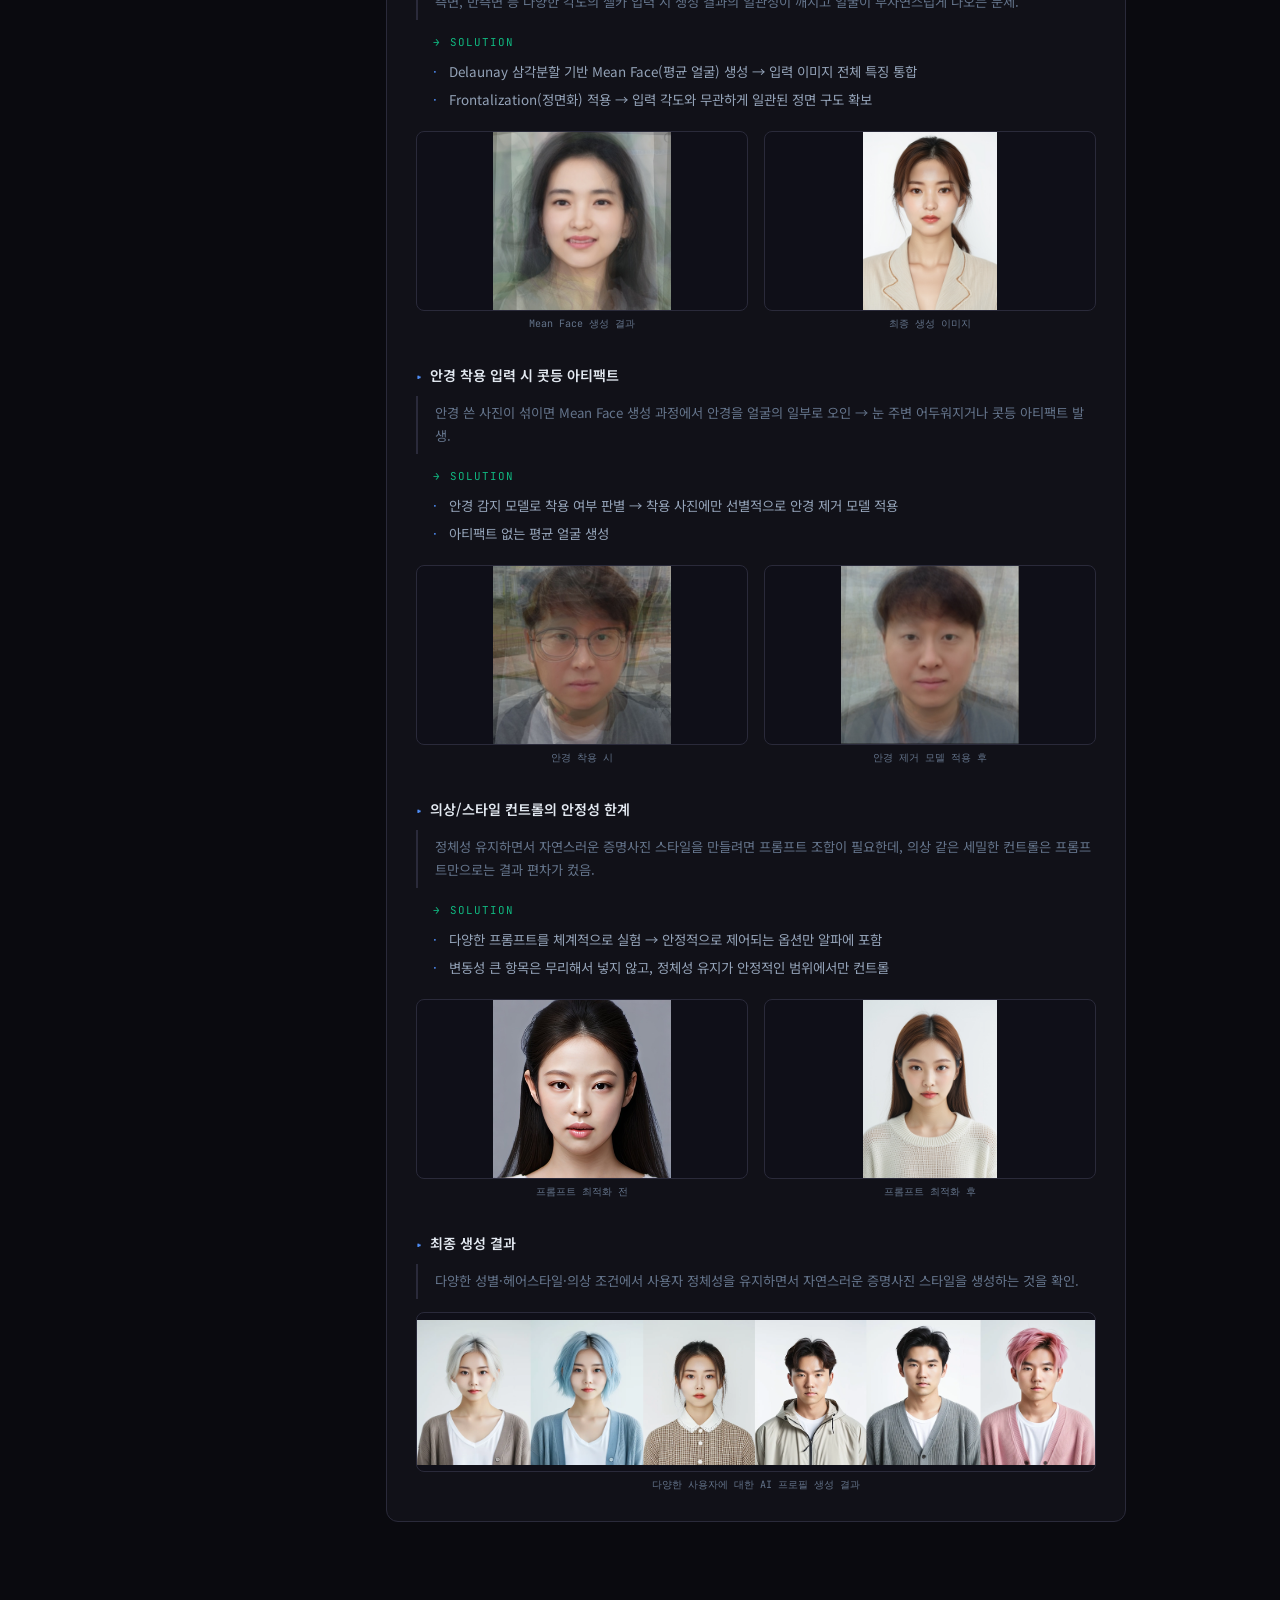
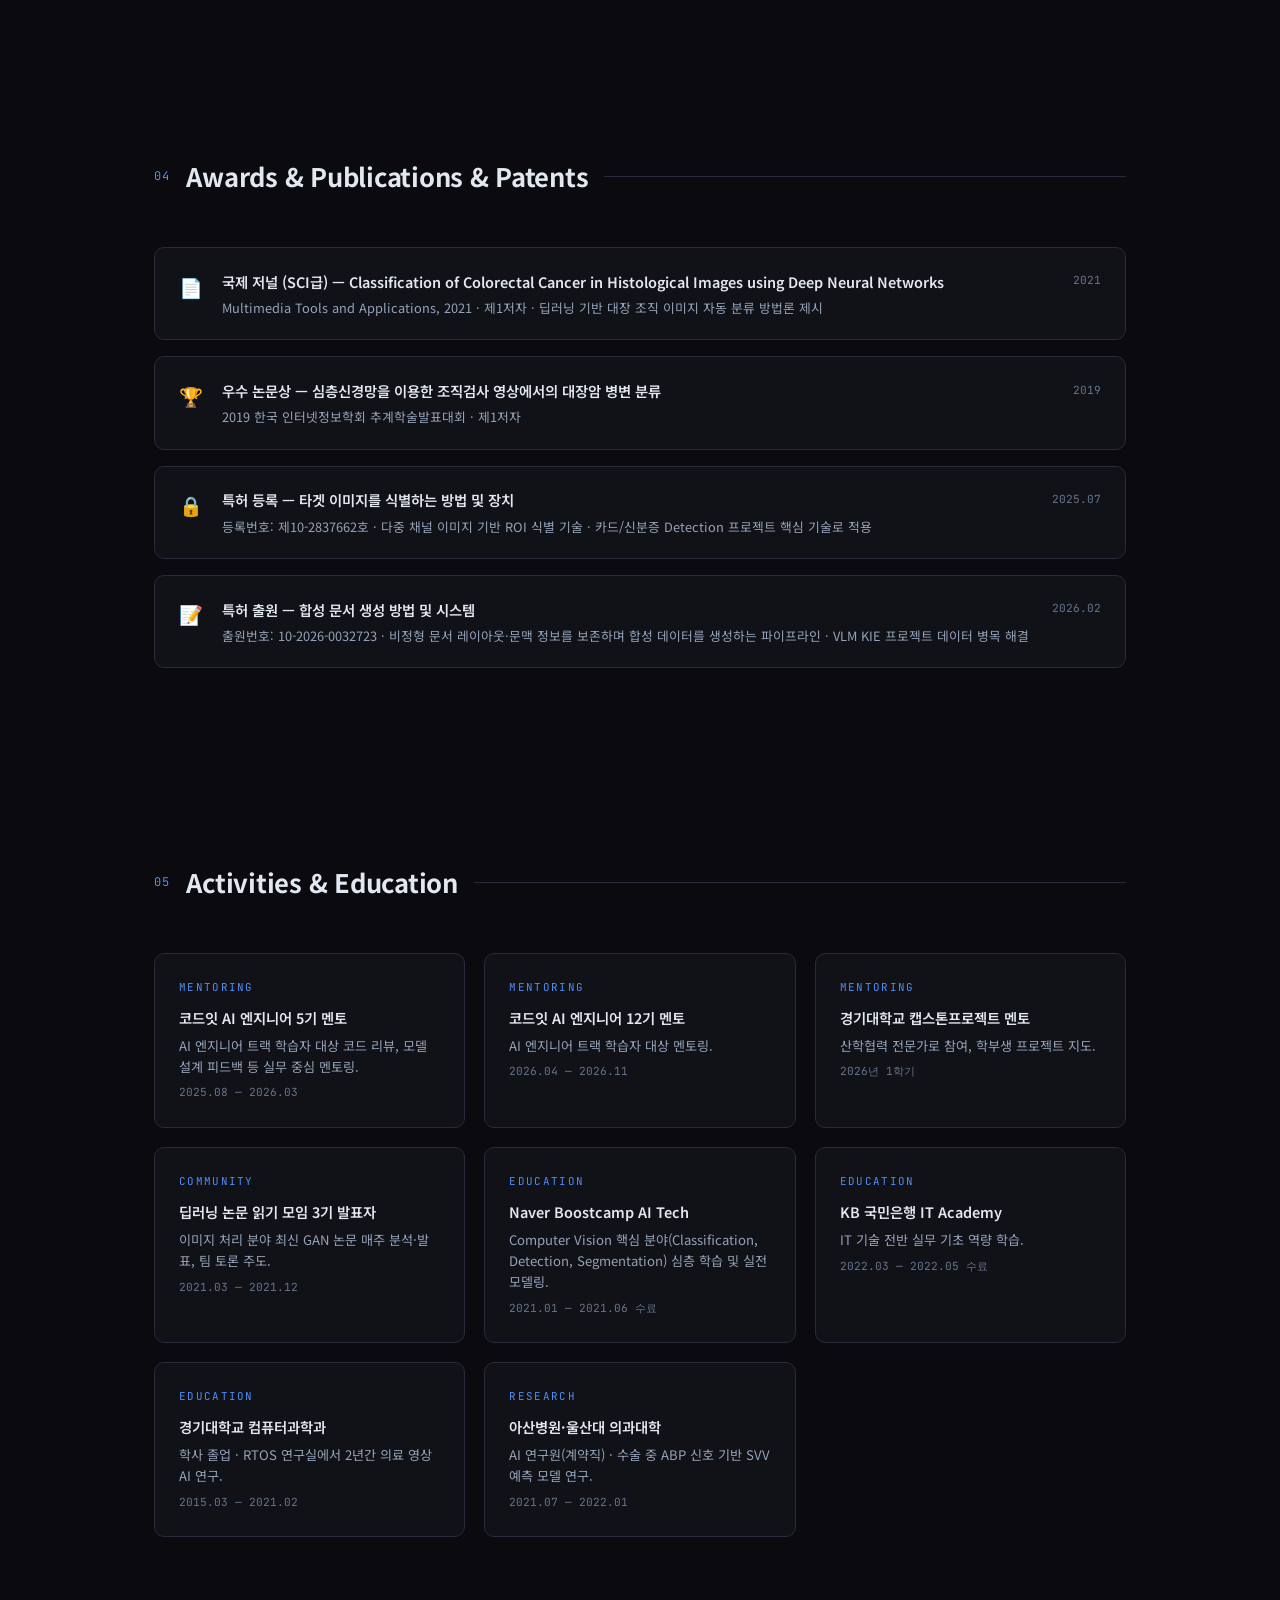
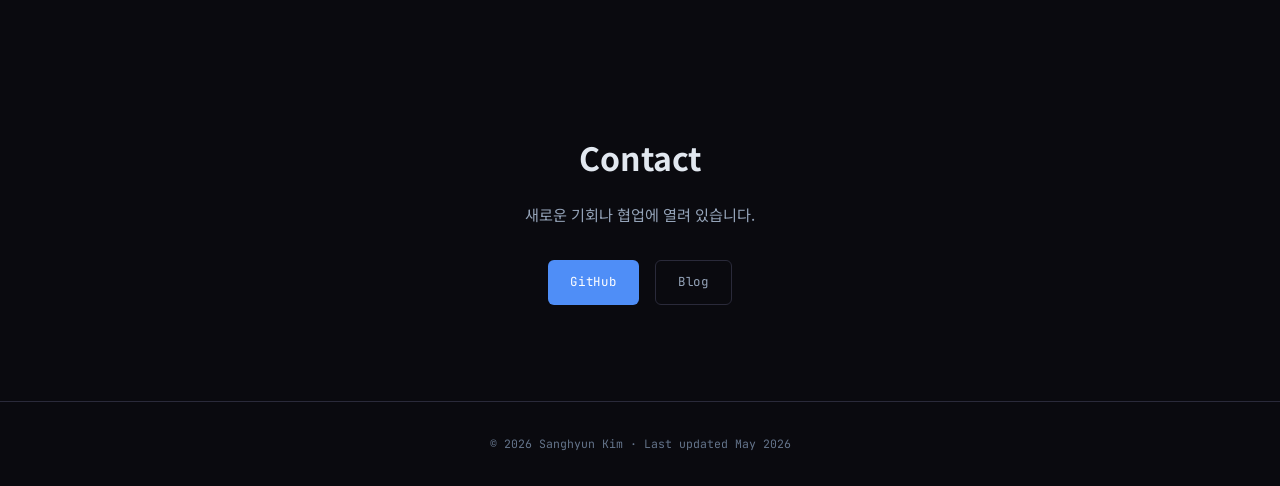
==== commit abd6a629: "Update footer" ====
--- a/index.html
+++ b/index.html
@@ -795,7 +795,7 @@
   </div>
 </div>
 
-<footer>© 2026 김상현 · Built with HTML/CSS</footer>
+<footer>© 2026 Sanghyun Kim · Last updated May 2026</footer>
 
 </body>
 </html>
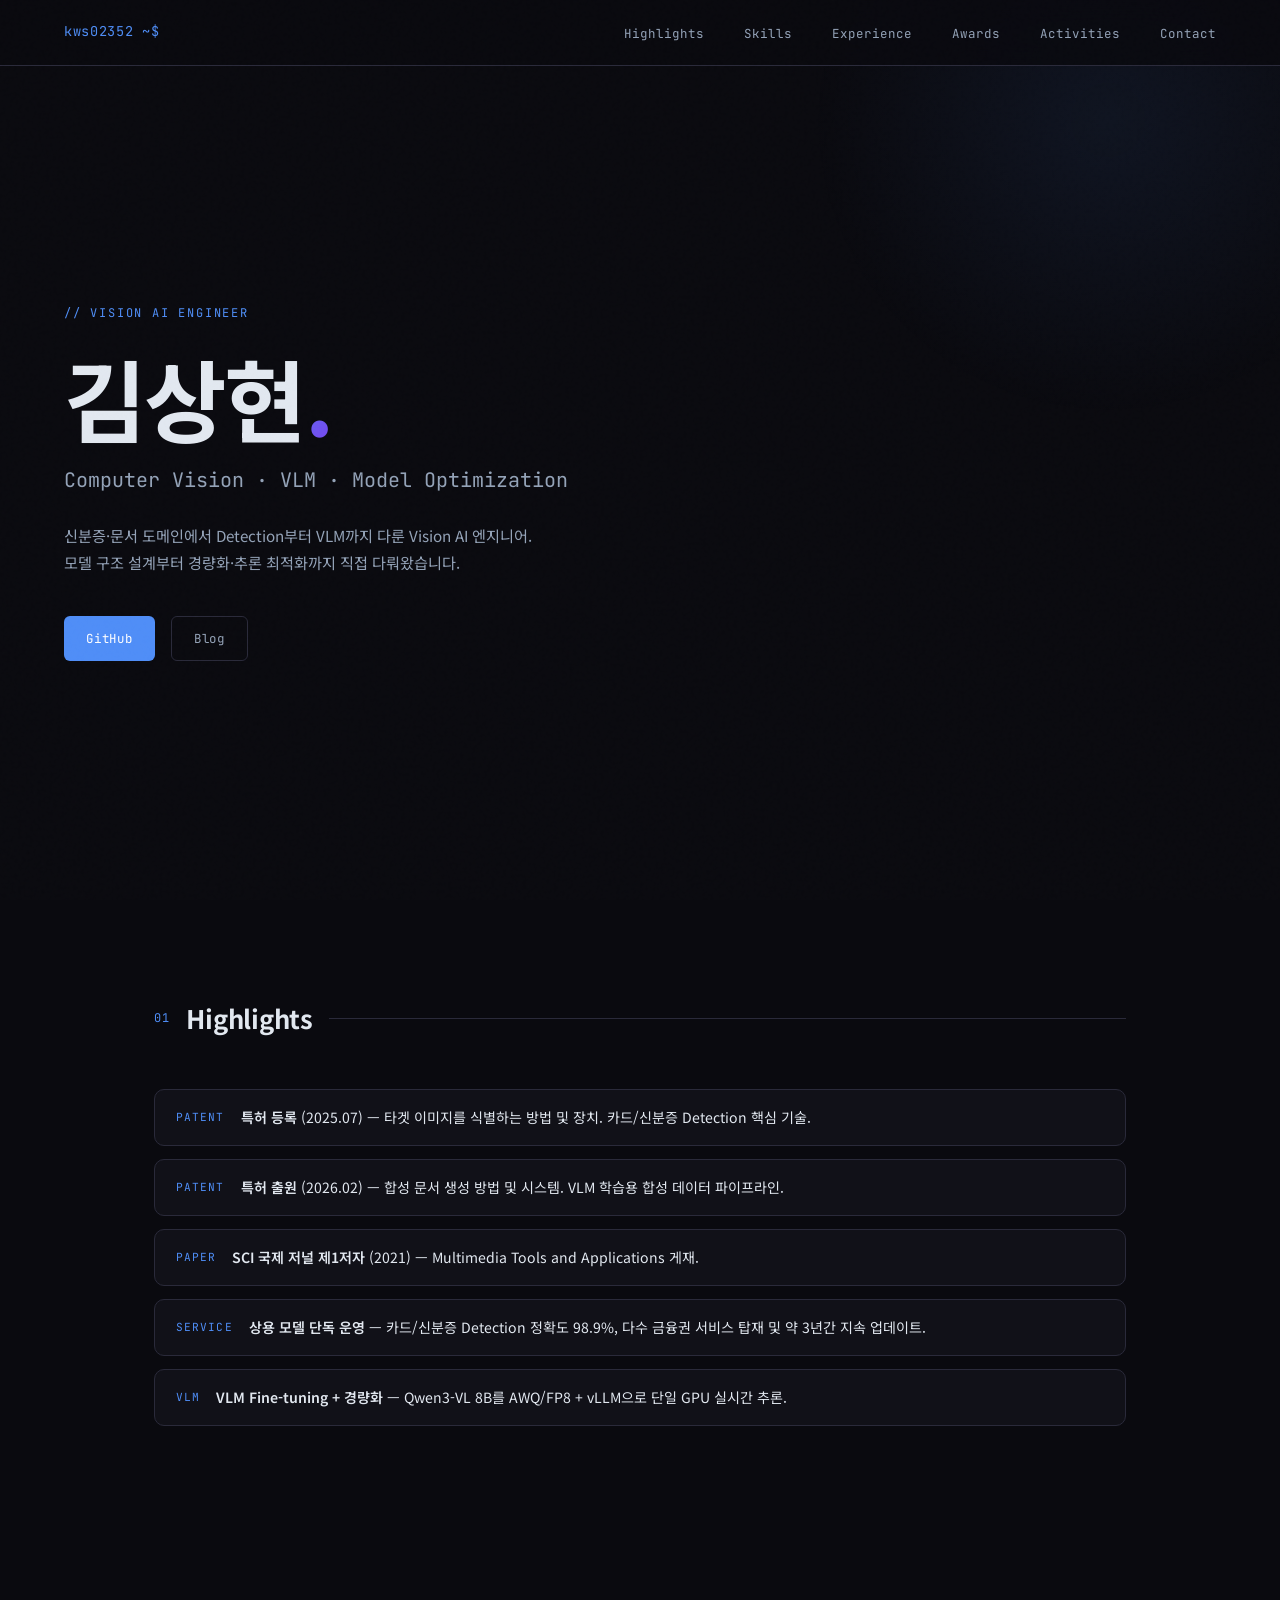
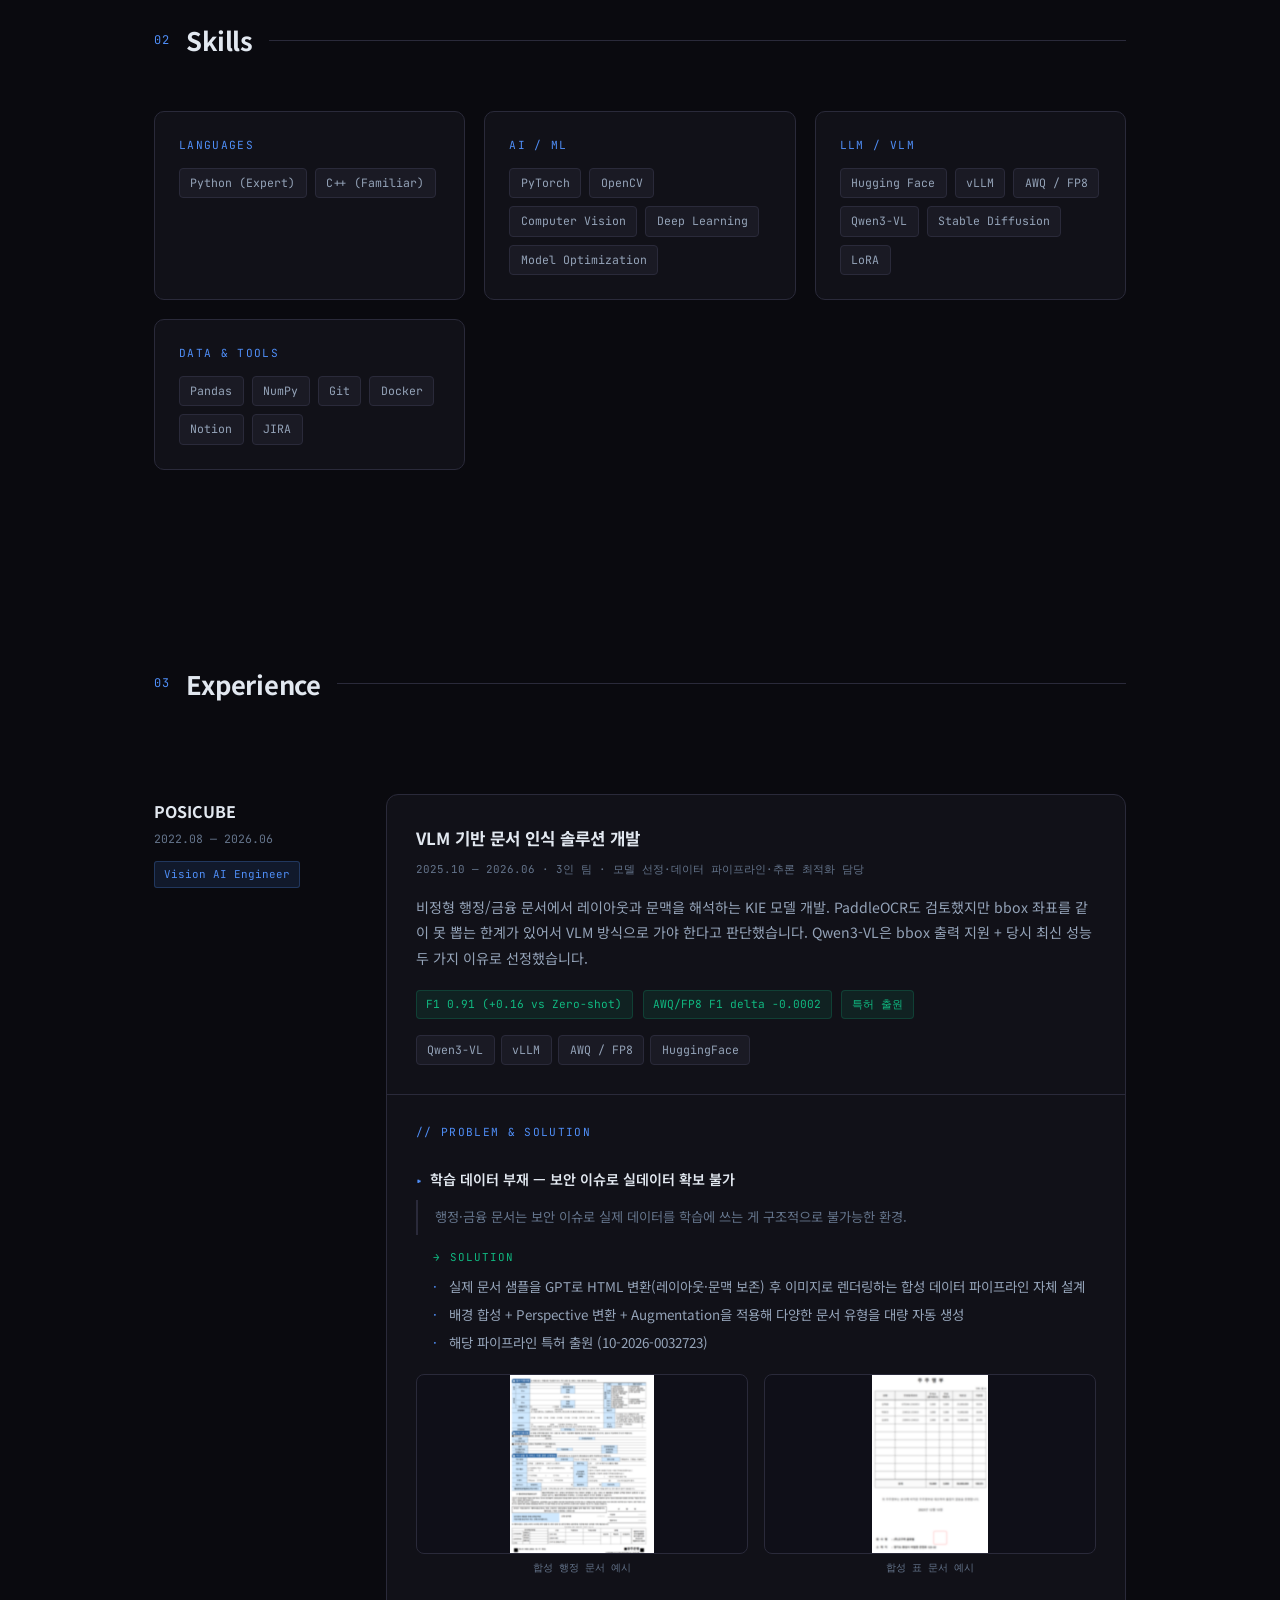
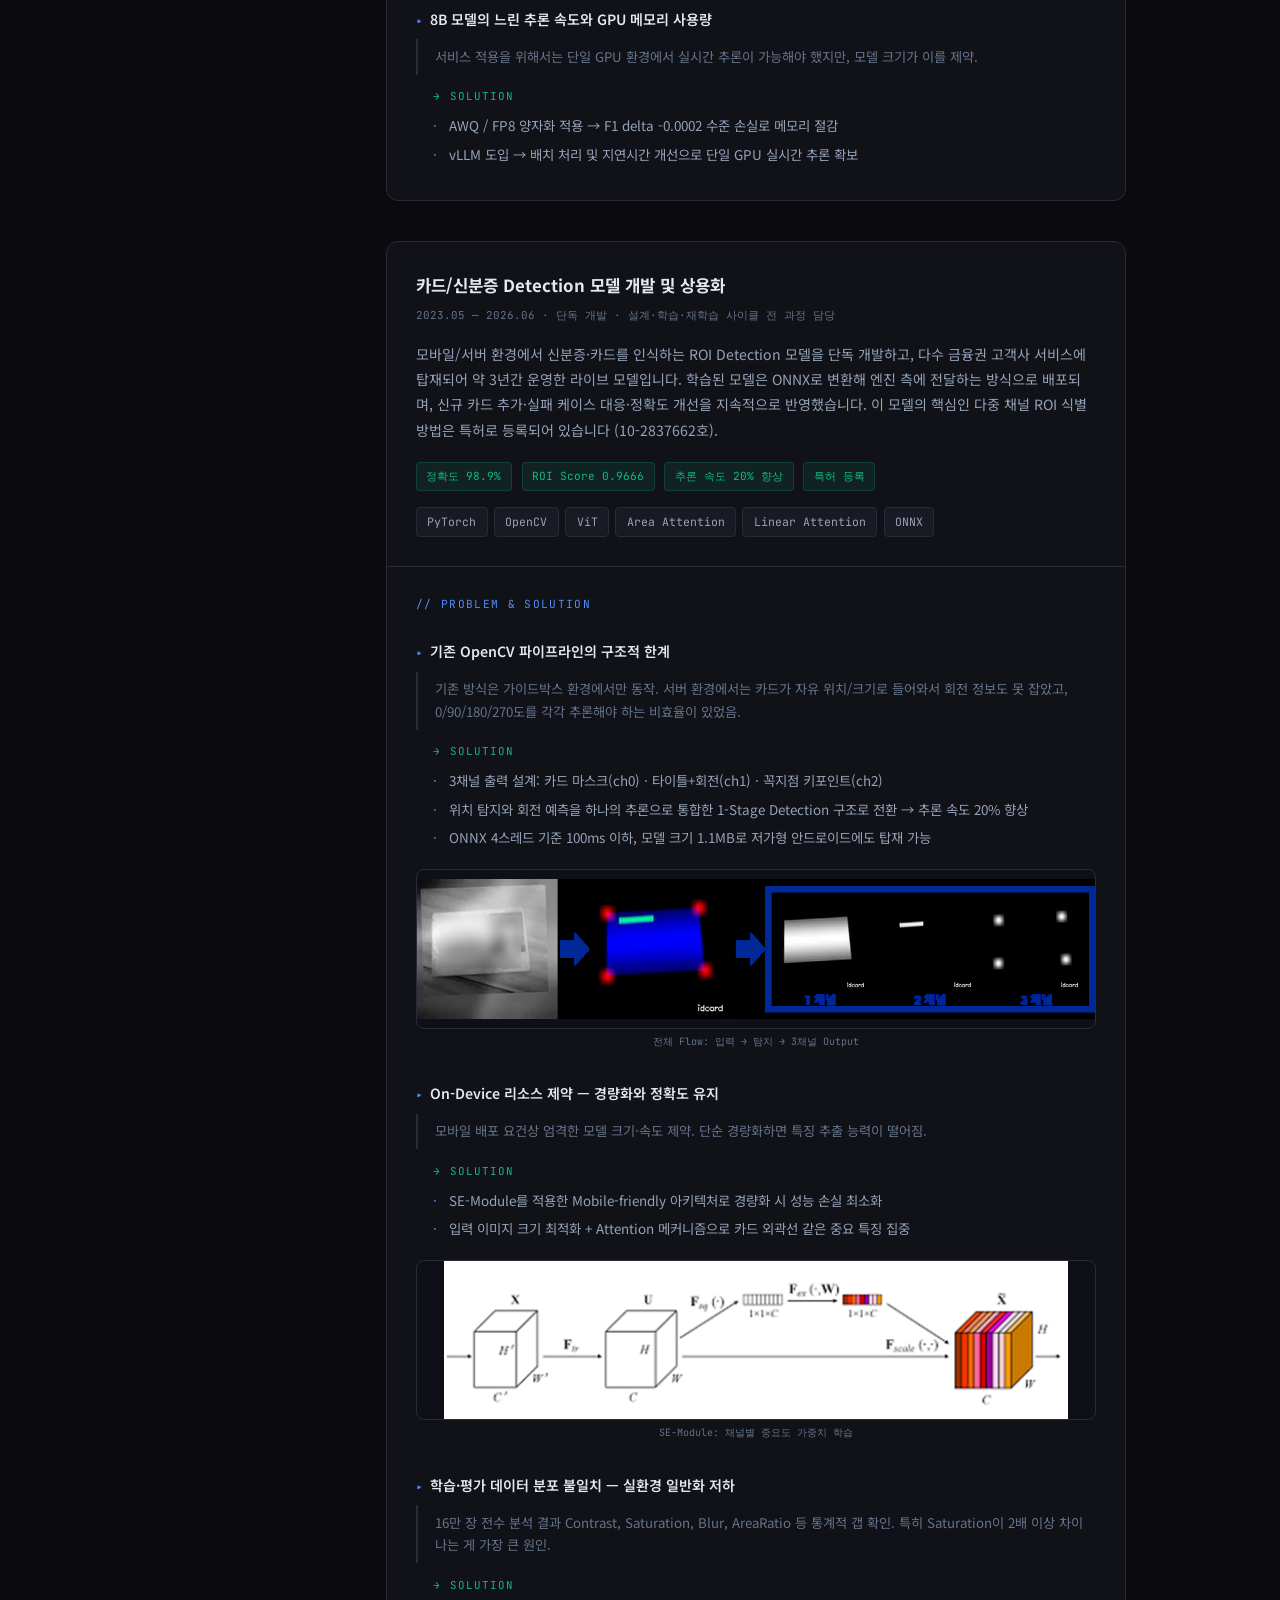
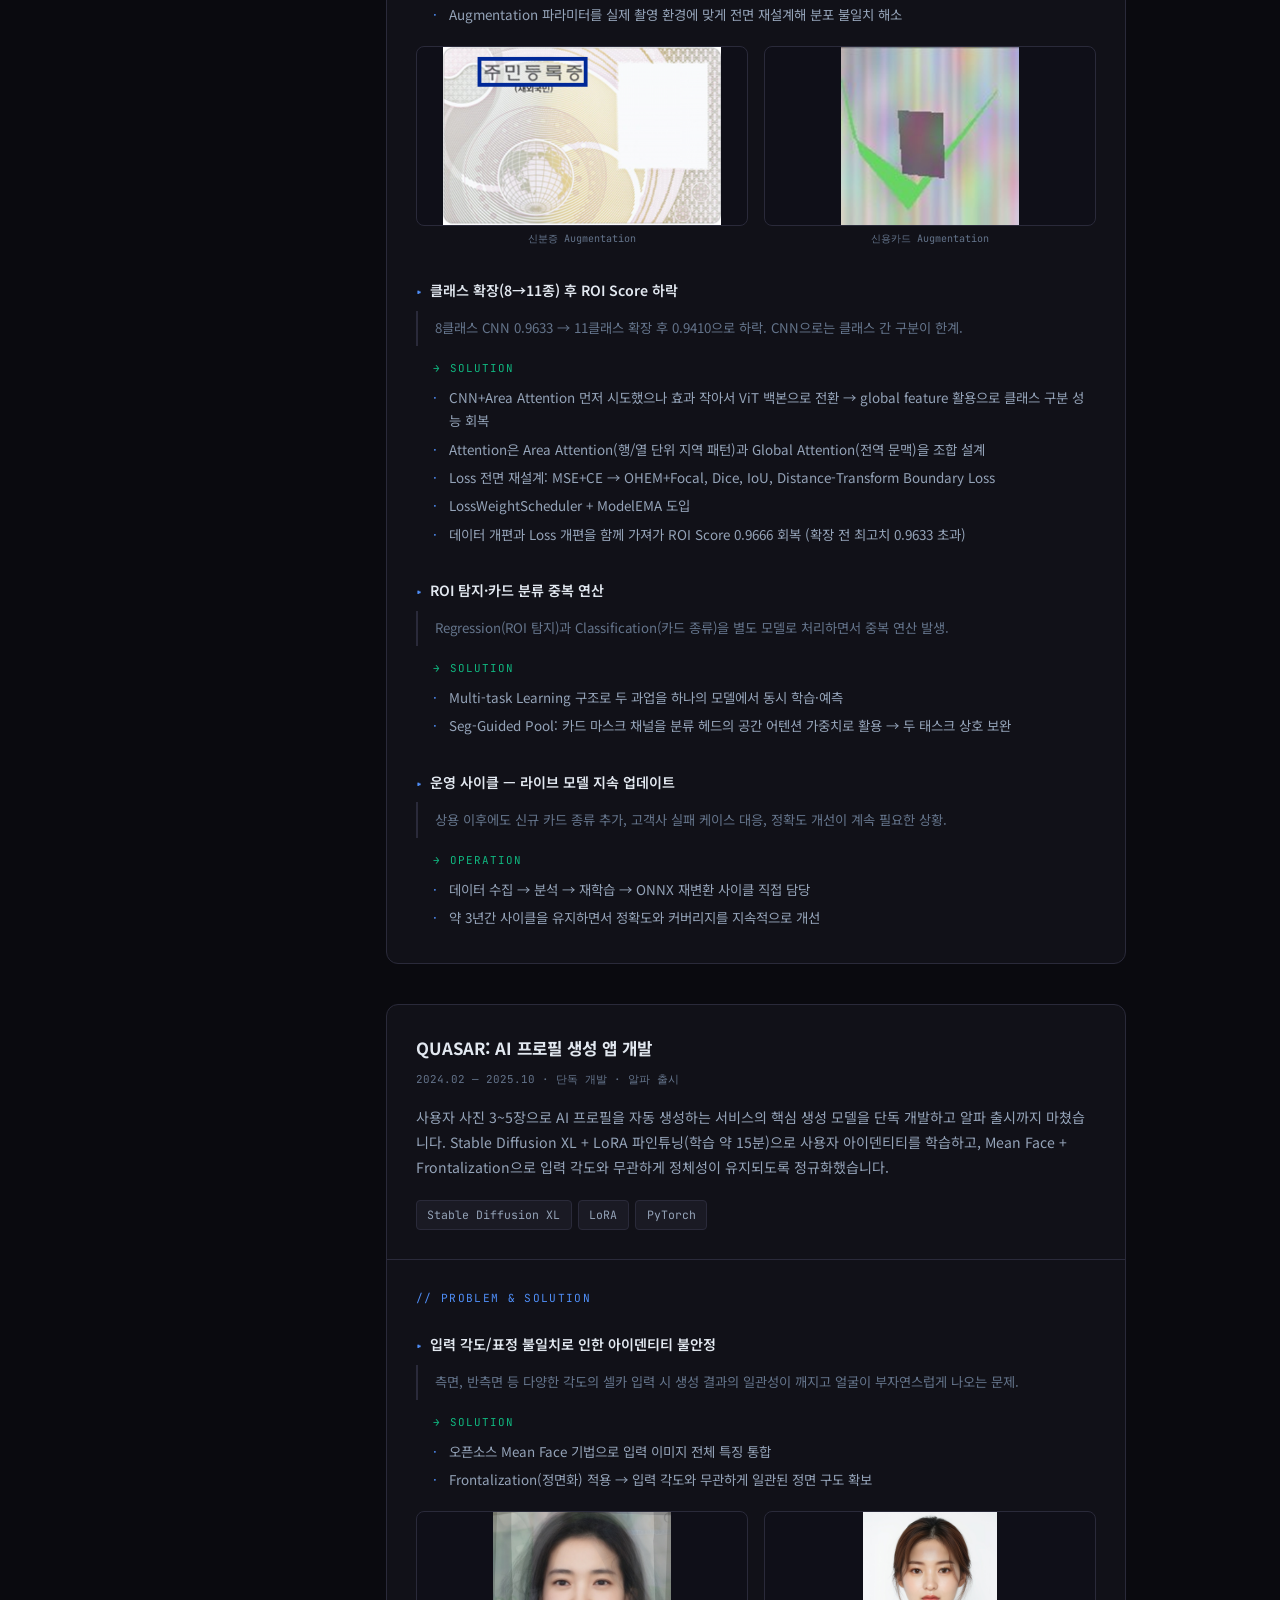
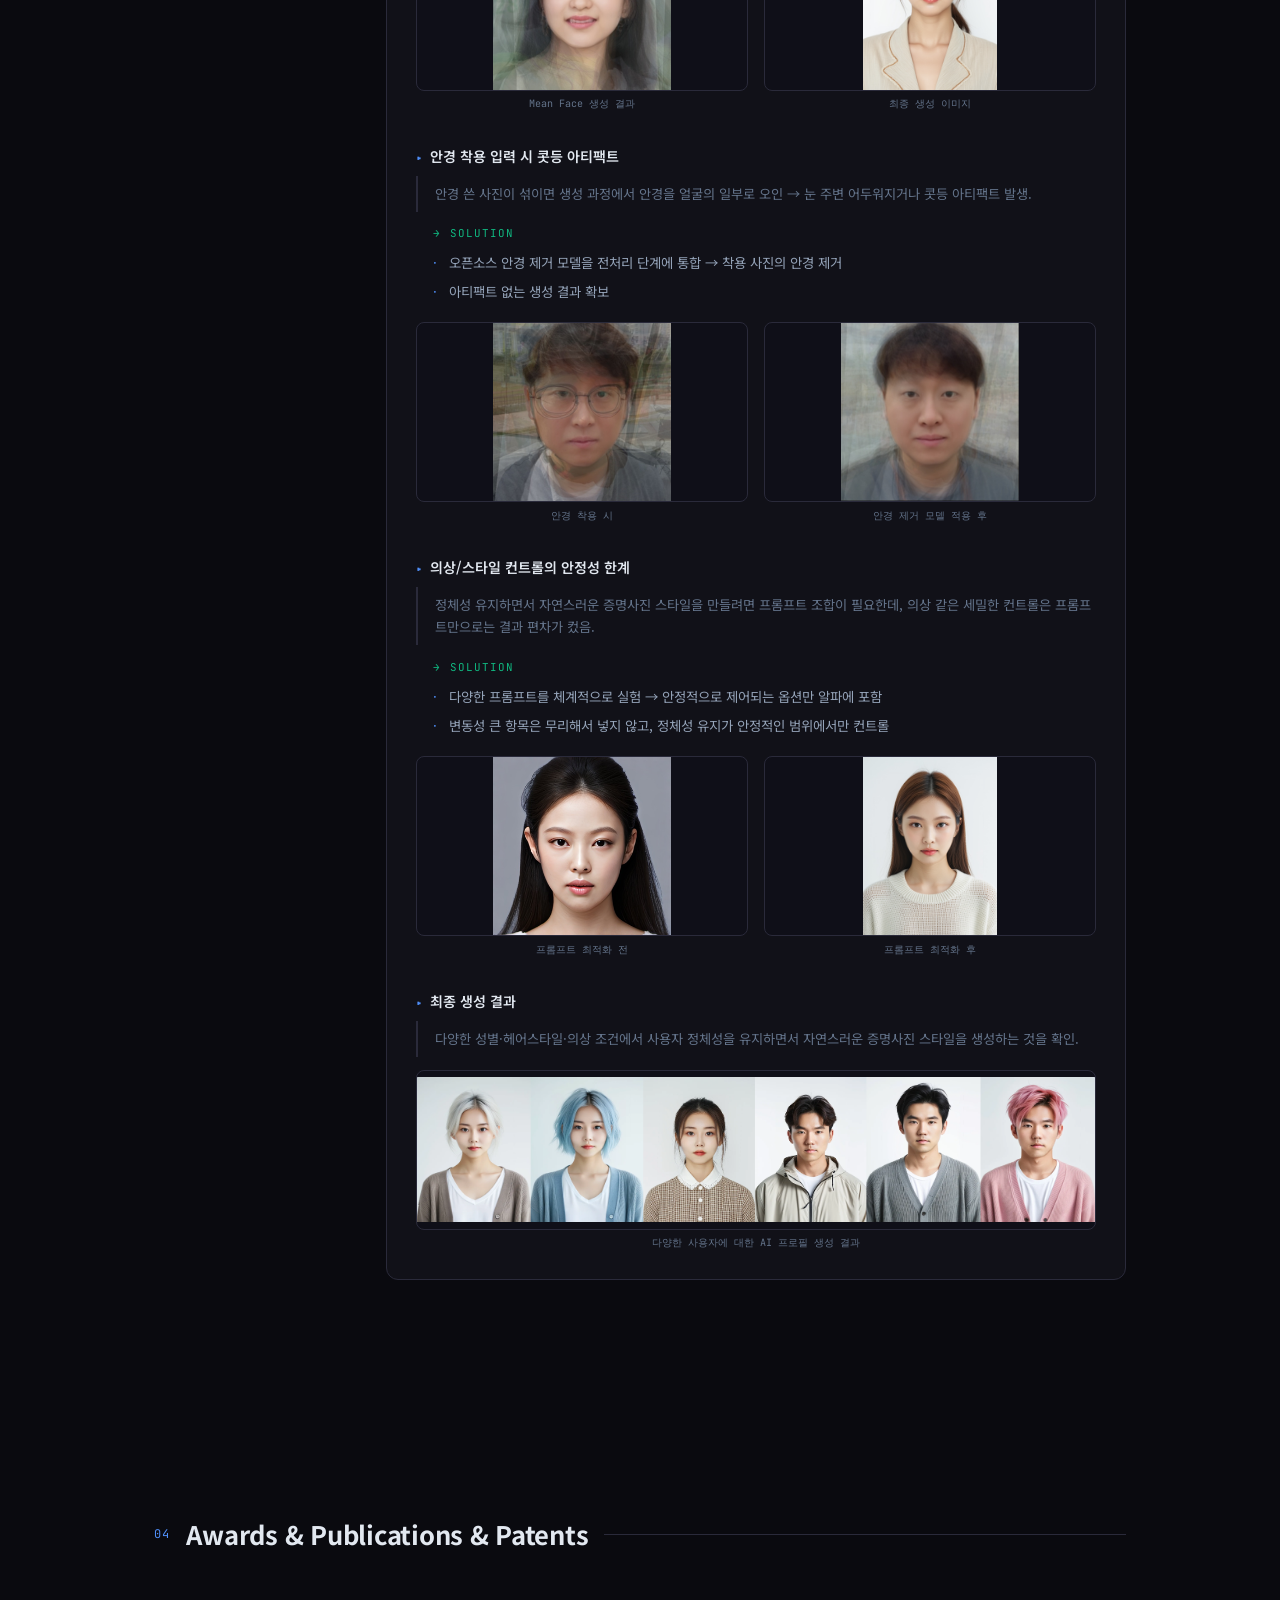
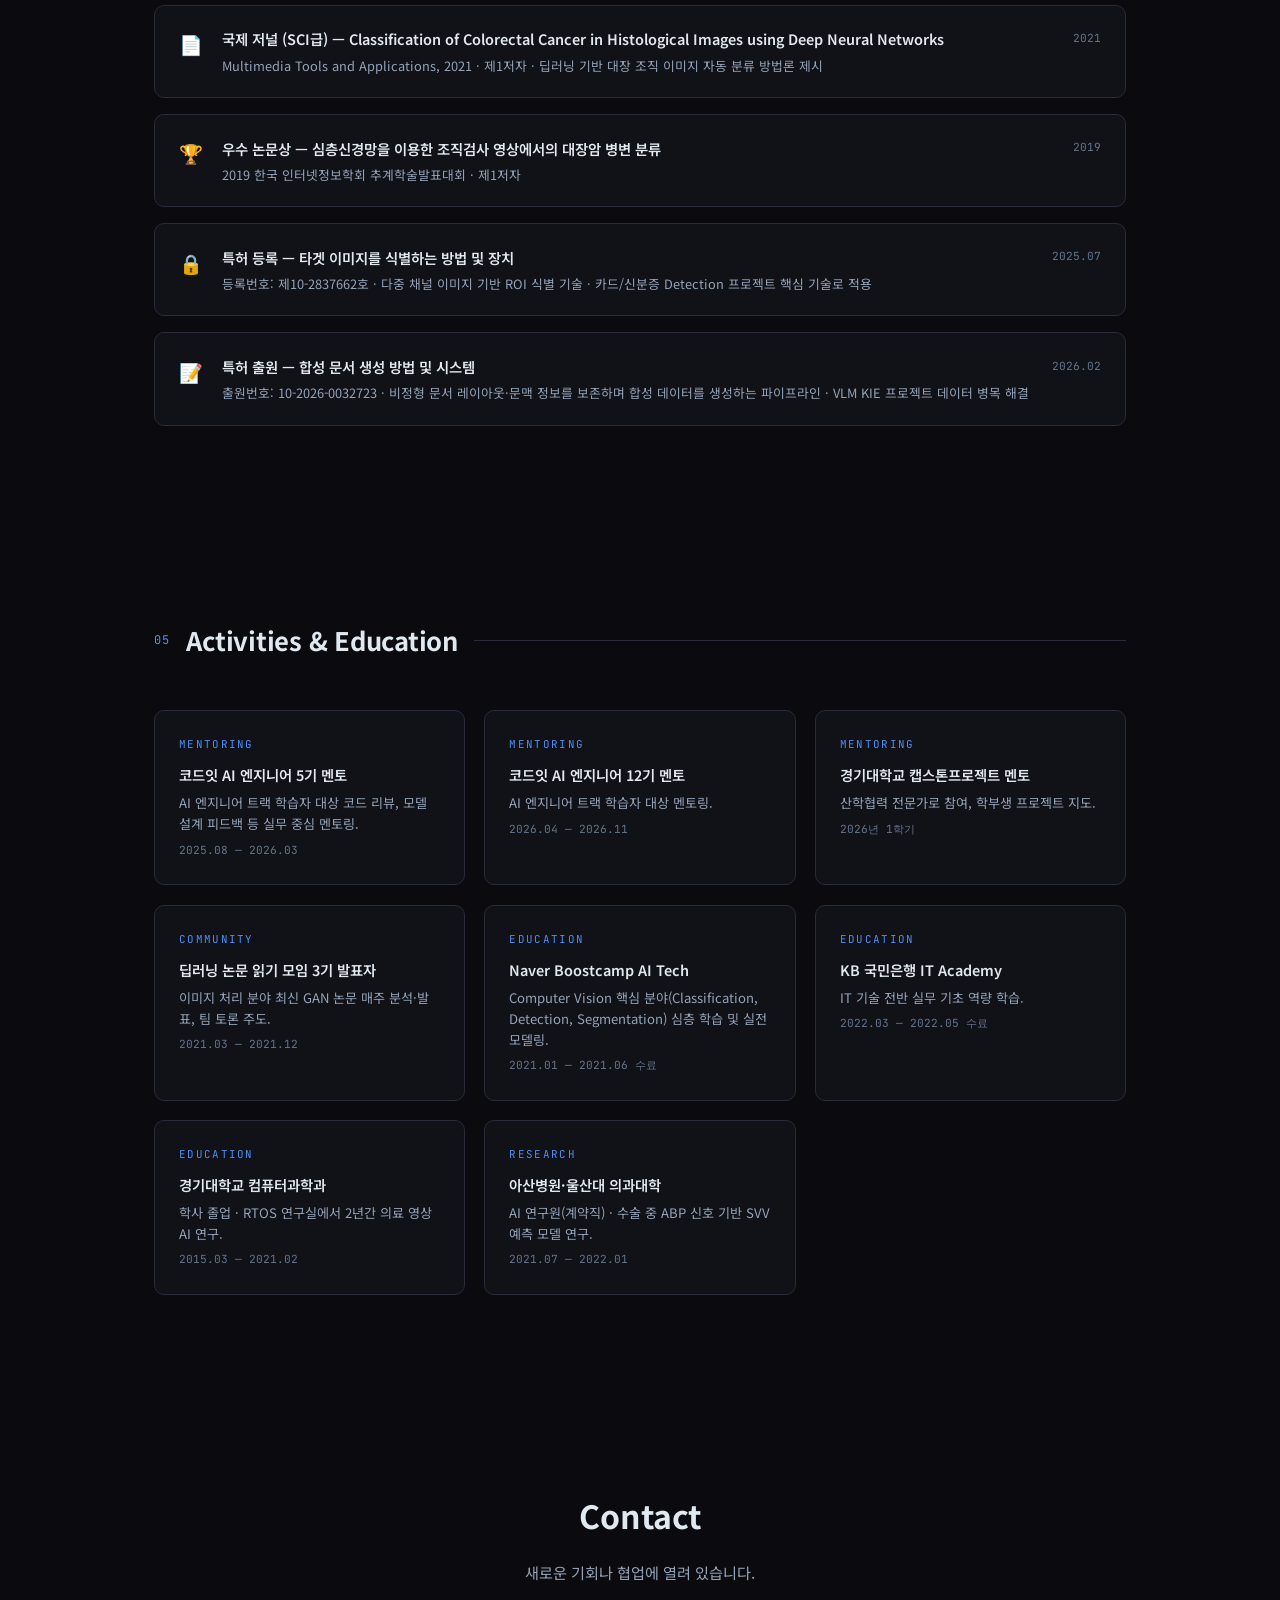
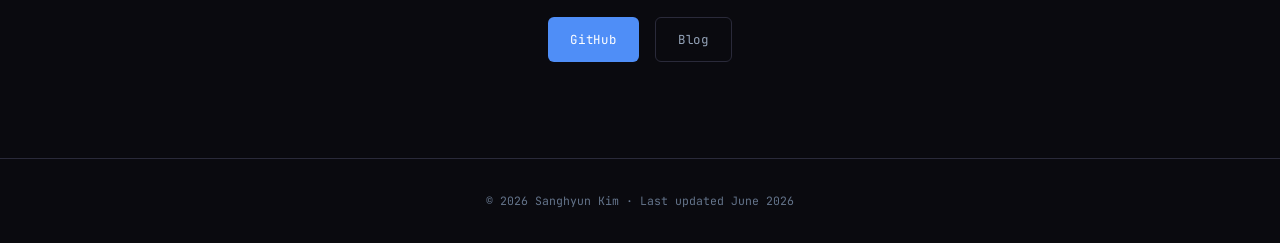
==== commit 4bcdafb4: "이력서 정보 갱신: ROI Score 0.9666, 퇴사 반영, 프로젝트 설명 정정" ====
--- a/index.html
+++ b/index.html
@@ -35,7 +35,6 @@
       pointer-events: none; z-index: 9999; opacity: 0.4;
     }
 
-    /* NAV */
     nav {
       position: fixed; top: 0; left: 0; right: 0; z-index: 100;
       display: flex; justify-content: space-between; align-items: center;
@@ -51,7 +50,6 @@
     }
     .nav-links a:hover { color: var(--accent); }
 
-    /* HERO */
     .hero {
       min-height: 100vh; display: flex; flex-direction: column; justify-content: center;
       padding: 8rem 4rem 4rem; position: relative; overflow: hidden;
@@ -101,14 +99,12 @@
     .btn-ghost { background: transparent; color: var(--text2); border: 1px solid var(--border); }
     .btn-ghost:hover { border-color: var(--accent); color: var(--accent); transform: translateY(-2px); }
 
-    /* SECTION */
     section { padding: 6rem 4rem; max-width: 1100px; margin: 0 auto; }
     .section-header { display: flex; align-items: center; gap: 1rem; margin-bottom: 3rem; }
     .section-num { font-family: var(--mono); font-size: 0.75rem; color: var(--accent); letter-spacing: 0.1em; }
     .section-title { font-size: 1.6rem; font-weight: 700; letter-spacing: -0.01em; }
     .section-line { flex: 1; height: 1px; background: var(--border); }
 
-    /* HIGHLIGHTS */
     .highlights-list { display: flex; flex-direction: column; gap: 0.8rem; }
     .highlight-item {
       display: flex; align-items: flex-start; gap: 1rem;
@@ -121,7 +117,6 @@
     .highlight-text { font-size: 0.88rem; color: var(--text); line-height: 1.65; }
     .highlight-text strong { color: var(--text); font-weight: 600; }
 
-    /* SKILLS */
     .skills-grid { display: grid; grid-template-columns: repeat(auto-fit, minmax(260px, 1fr)); gap: 1.2rem; }
     .skill-card {
       background: var(--bg2); border: 1px solid var(--border); border-radius: 10px;
@@ -135,7 +130,6 @@
       border-radius: 4px; background: var(--bg3); color: var(--text2); border: 1px solid var(--border);
     }
 
-    /* EXPERIENCE */
     .exp-item {
       display: grid; grid-template-columns: 200px 1fr; gap: 2rem;
       padding: 2.5rem 0; border-bottom: 1px solid var(--border);
@@ -152,7 +146,6 @@
     }
     .exp-projects { display: flex; flex-direction: column; gap: 2.5rem; }
 
-    /* PROJECT CARD */
     .project-card {
       background: var(--bg2); border: 1px solid var(--border);
       border-radius: 12px; overflow: hidden; transition: border-color 0.2s;
@@ -170,7 +163,6 @@
     }
     .project-stack { display: flex; flex-wrap: wrap; gap: 0.4rem; }
 
-    /* PROBLEM / SOLUTION */
     .ps-section { border-top: 1px solid var(--border); padding: 1.8rem; }
     .ps-title { font-family: var(--mono); font-size: 0.7rem; color: var(--accent); letter-spacing: 0.12em; margin-bottom: 1.5rem; }
     .ps-item { margin-bottom: 2rem; }
@@ -196,7 +188,6 @@
     }
     .ps-sol li::before { content: '·'; position: absolute; left: 0; color: var(--accent); }
 
-    /* IMAGES */
     .img-block { margin-top: 1.2rem; }
     .img-row { display: flex; gap: 1rem; flex-wrap: wrap; align-items: stretch; }
     .img-figure { display: flex; flex-direction: column; flex: 1; min-width: 0; }
@@ -212,7 +203,6 @@
       color: var(--text3); margin-top: 0.4rem; line-height: 1.4;
     }
 
-    /* AWARDS */
     .awards-list { display: flex; flex-direction: column; gap: 1rem; }
     .award-item {
       display: flex; align-items: flex-start; gap: 1.2rem;
@@ -226,7 +216,6 @@
     .award-sub { font-size: 0.8rem; color: var(--text2); line-height: 1.6; }
     .award-year { font-family: var(--mono); font-size: 0.7rem; color: var(--text3); white-space: nowrap; padding-top: 0.15rem; }
 
-    /* ACTIVITIES */
     .activities-grid { display: grid; grid-template-columns: repeat(auto-fit, minmax(300px, 1fr)); gap: 1.2rem; }
     .activity-card {
       background: var(--bg2); border: 1px solid var(--border); border-radius: 10px;
@@ -238,7 +227,6 @@
     .activity-sub { font-size: 0.82rem; color: var(--text2); line-height: 1.6; margin-top: 0.3rem; }
     .activity-period { font-family: var(--mono); font-size: 0.7rem; color: var(--text3); margin-top: 0.4rem; }
 
-    /* CONTACT */
     .contact-section { text-align: center; padding: 6rem 4rem; }
     .contact-section h2 { font-size: 2rem; font-weight: 700; margin-bottom: 1rem; }
     .contact-section p { color: var(--text2); margin-bottom: 2rem; font-size: 0.95rem; }
@@ -279,7 +267,6 @@
   </ul>
 </nav>
 
-<!-- HERO -->
 <div class="hero">
   <div class="hero-tag">// VISION AI ENGINEER</div>
   <h1 class="hero-name">김상현<span>.</span></h1>
@@ -294,7 +281,6 @@
   </div>
 </div>
 
-<!-- HIGHLIGHTS -->
 <section id="highlights">
   <div class="section-header">
     <span class="section-num">01</span>
@@ -325,7 +311,6 @@
   </div>
 </section>
 
-<!-- SKILLS -->
 <section id="skills">
   <div class="section-header">
     <span class="section-num">02</span>
@@ -375,7 +360,6 @@
   </div>
 </section>
 
-<!-- EXPERIENCE -->
 <section id="experience">
   <div class="section-header">
     <span class="section-num">03</span>
@@ -386,16 +370,15 @@
   <div class="exp-item">
     <div class="exp-meta">
       <div class="exp-company">POSICUBE</div>
-      <div class="exp-period">2022.08 — 현재</div>
+      <div class="exp-period">2022.08 — 2026.06</div>
       <div class="exp-role-badge">Vision AI Engineer</div>
     </div>
     <div class="exp-projects">
 
-      <!-- VLM -->
       <div class="project-card">
         <div class="project-card-header">
           <div class="project-name">VLM 기반 문서 인식 솔루션 개발</div>
-          <div class="project-period">2025.10 — 현재 · 3인 팀 · 모델 선정·데이터 파이프라인·추론 최적화 담당</div>
+          <div class="project-period">2025.10 — 2026.06 · 3인 팀 · 모델 선정·데이터 파이프라인·추론 최적화 담당</div>
           <p class="project-intro">
             비정형 행정/금융 문서에서 레이아웃과 문맥을 해석하는 KIE 모델 개발. PaddleOCR도 검토했지만 bbox 좌표를 같이 못 뽑는 한계가 있어서 VLM 방식으로 가야 한다고 판단했습니다. Qwen3-VL은 bbox 출력 지원 + 당시 최신 성능 두 가지 이유로 선정했습니다.
           </p>
@@ -408,8 +391,6 @@
             <span class="tag">Qwen3-VL</span>
             <span class="tag">vLLM</span>
             <span class="tag">AWQ / FP8</span>
-            <span class="tag">DeepSpeed ZeRO-3</span>
-            <span class="tag">Flash Attention 2</span>
             <span class="tag">HuggingFace</span>
           </div>
         </div>
@@ -417,12 +398,12 @@
           <div class="ps-title">// PROBLEM & SOLUTION</div>
 
           <div class="ps-item">
-            <div class="ps-problem">학습 데이터 부재 — 개인정보 이슈로 실데이터 확보 불가</div>
-            <div class="ps-context">행정·금융 문서는 개인정보를 포함하고 있어서 리얼 데이터를 학습에 쓰는 게 구조적으로 불가능한 환경.</div>
-            <div class="ps-sol-label">→ SOLUTION</div>
-            <ul class="ps-sol">
-              <li>실제 문서의 레이아웃과 폰트 분포를 분석해서 Python 기반 문서 생성 엔진 직접 설계</li>
-              <li>인쇄 노이즈, 기울기, 도장 겹침 같은 엣지 케이스 포함한 합성 데이터 파이프라인 구축</li>
+            <div class="ps-problem">학습 데이터 부재 — 보안 이슈로 실데이터 확보 불가</div>
+            <div class="ps-context">행정·금융 문서는 보안 이슈로 실제 데이터를 학습에 쓰는 게 구조적으로 불가능한 환경.</div>
+            <div class="ps-sol-label">→ SOLUTION</div>
+            <ul class="ps-sol">
+              <li>실제 문서 샘플을 GPT로 HTML 변환(레이아웃·문맥 보존) 후 이미지로 렌더링하는 합성 데이터 파이프라인 자체 설계</li>
+              <li>배경 합성 + Perspective 변환 + Augmentation을 적용해 다양한 문서 유형을 대량 자동 생성</li>
               <li>해당 파이프라인 특허 출원 (10-2026-0032723)</li>
             </ul>
             <div class="img-block">
@@ -445,33 +426,23 @@
             <div class="ps-sol-label">→ SOLUTION</div>
             <ul class="ps-sol">
               <li>AWQ / FP8 양자화 적용 → F1 delta -0.0002 수준 손실로 메모리 절감</li>
-              <li>vLLM PagedAttention 도입 → A6000 GPU 1장에서 실시간 추론 가능</li>
-            </ul>
-          </div>
-
-          <div class="ps-item">
-            <div class="ps-problem">생성형 모델의 출력 불안정성 — Hallucination 및 포맷 오류</div>
-            <div class="ps-context">VLM 특성상 결과 JSON 포맷이 깨지거나 환각이 발생할 위험.</div>
-            <div class="ps-sol-label">→ SOLUTION</div>
-            <ul class="ps-sol">
-              <li>모델 출력을 정해진 JSON 스키마에 매핑하는 후처리 Parser 구현</li>
-              <li>필요 필드 추출 여부 검증 로직 추가 → 데이터 정합성 확보</li>
-            </ul>
-          </div>
+              <li>vLLM 도입 → 배치 처리 및 지연시간 개선으로 단일 GPU 실시간 추론 확보</li>
+            </ul>
+          </div>
+
         </div>
       </div>
 
-      <!-- DETECTION -->
       <div class="project-card">
         <div class="project-card-header">
           <div class="project-name">카드/신분증 Detection 모델 개발 및 상용화</div>
-          <div class="project-period">2023.05 — 현재 · 단독 개발 · 설계·학습·재학습 사이클 전 과정 담당</div>
+          <div class="project-period">2023.05 — 2026.06 · 단독 개발 · 설계·학습·재학습 사이클 전 과정 담당</div>
           <p class="project-intro">
-            모바일/서버 환경에서 신분증·카드를 인식하는 ROI Detection 모델을 단독 개발하고, 현재 다수 금융권 고객사 서비스에 탑재되어 약 3년간 운영 중. 학습된 모델은 ONNX로 변환해 엔진 측에 전달하는 방식으로 배포되며, 신규 카드 추가·실패 케이스 대응·정확도 개선을 지속적으로 반영하는 라이브 모델입니다. 이 모델의 핵심인 다중 채널 ROI 식별 방법은 특허로 등록되어 있습니다 (10-2837662호).
+            모바일/서버 환경에서 신분증·카드를 인식하는 ROI Detection 모델을 단독 개발하고, 다수 금융권 고객사 서비스에 탑재되어 약 3년간 운영한 라이브 모델입니다. 학습된 모델은 ONNX로 변환해 엔진 측에 전달하는 방식으로 배포되며, 신규 카드 추가·실패 케이스 대응·정확도 개선을 지속적으로 반영했습니다. 이 모델의 핵심인 다중 채널 ROI 식별 방법은 특허로 등록되어 있습니다 (10-2837662호).
           </p>
           <div class="project-metrics">
             <span class="metric">정확도 98.9%</span>
-            <span class="metric">ROI Score 0.9635</span>
+            <span class="metric">ROI Score 0.9666</span>
             <span class="metric">추론 속도 20% 향상</span>
             <span class="metric">특허 등록</span>
           </div>
@@ -507,11 +478,11 @@
           </div>
 
           <div class="ps-item">
-            <div class="ps-problem">On-Device 리소스 제약 — 1MB 이하 경량화와 정확도 유지</div>
-            <div class="ps-context">모바일 배포 요건상 1MB 이하 모델 크기 필요. 단순 경량화하면 특징 추출 능력이 떨어짐.</div>
-            <div class="ps-sol-label">→ SOLUTION</div>
-            <ul class="ps-sol">
-              <li>SE-Module 포함 Mobile-friendly 아키텍처 자체 설계 → 경량화 시 성능 손실 최소화</li>
+            <div class="ps-problem">On-Device 리소스 제약 — 경량화와 정확도 유지</div>
+            <div class="ps-context">모바일 배포 요건상 엄격한 모델 크기·속도 제약. 단순 경량화하면 특징 추출 능력이 떨어짐.</div>
+            <div class="ps-sol-label">→ SOLUTION</div>
+            <ul class="ps-sol">
+              <li>SE-Module를 적용한 Mobile-friendly 아키텍처로 경량화 시 성능 손실 최소화</li>
               <li>입력 이미지 크기 최적화 + Attention 메커니즘으로 카드 외곽선 같은 중요 특징 집중</li>
             </ul>
             <div class="img-block">
@@ -529,8 +500,7 @@
             <div class="ps-context">16만 장 전수 분석 결과 Contrast, Saturation, Blur, AreaRatio 등 통계적 갭 확인. 특히 Saturation이 2배 이상 차이 나는 게 가장 큰 원인.</div>
             <div class="ps-sol-label">→ SOLUTION</div>
             <ul class="ps-sol">
-              <li>분포 갭을 보정하는 방향으로 Augmentation 파이프라인 재설계</li>
-              <li>Random Color Augmentation + 가상 데이터 생성으로 클래스 불균형 함께 해소</li>
+              <li>Augmentation 파라미터를 실제 촬영 환경에 맞게 전면 재설계해 분포 불일치 해소</li>
             </ul>
             <div class="img-block">
               <div class="img-row" style="margin-top:0.8rem;">
@@ -552,10 +522,10 @@
             <div class="ps-sol-label">→ SOLUTION</div>
             <ul class="ps-sol">
               <li>CNN+Area Attention 먼저 시도했으나 효과 작아서 ViT 백본으로 전환 → global feature 활용으로 클래스 구분 성능 회복</li>
-              <li>Attention은 Area Attention(행/열 단위 지역 패턴)과 Linear Attention(전역 문맥)을 조합 설계</li>
+              <li>Attention은 Area Attention(행/열 단위 지역 패턴)과 Global Attention(전역 문맥)을 조합 설계</li>
               <li>Loss 전면 재설계: MSE+CE → OHEM+Focal, Dice, IoU, Distance-Transform Boundary Loss</li>
               <li>LossWeightScheduler + ModelEMA 도입</li>
-              <li>데이터 개편과 Loss 개편을 함께 가져가 ROI Score 0.9635 회복 (확장 전 최고치 0.9633 초과)</li>
+              <li>데이터 개편과 Loss 개편을 함께 가져가 ROI Score 0.9666 회복 (확장 전 최고치 0.9633 초과)</li>
             </ul>
           </div>
 
@@ -581,7 +551,6 @@
         </div>
       </div>
 
-      <!-- QUASAR -->
       <div class="project-card">
         <div class="project-card-header">
           <div class="project-name">QUASAR: AI 프로필 생성 앱 개발</div>
@@ -603,7 +572,7 @@
             <div class="ps-context">측면, 반측면 등 다양한 각도의 셀카 입력 시 생성 결과의 일관성이 깨지고 얼굴이 부자연스럽게 나오는 문제.</div>
             <div class="ps-sol-label">→ SOLUTION</div>
             <ul class="ps-sol">
-              <li>Delaunay 삼각분할 기반 Mean Face(평균 얼굴) 생성 → 입력 이미지 전체 특징 통합</li>
+              <li>오픈소스 Mean Face 기법으로 입력 이미지 전체 특징 통합</li>
               <li>Frontalization(정면화) 적용 → 입력 각도와 무관하게 일관된 정면 구도 확보</li>
             </ul>
             <div class="img-block">
@@ -622,11 +591,11 @@
 
           <div class="ps-item">
             <div class="ps-problem">안경 착용 입력 시 콧등 아티팩트</div>
-            <div class="ps-context">안경 쓴 사진이 섞이면 Mean Face 생성 과정에서 안경을 얼굴의 일부로 오인 → 눈 주변 어두워지거나 콧등 아티팩트 발생.</div>
-            <div class="ps-sol-label">→ SOLUTION</div>
-            <ul class="ps-sol">
-              <li>안경 감지 모델로 착용 여부 판별 → 착용 사진에만 선별적으로 안경 제거 모델 적용</li>
-              <li>아티팩트 없는 평균 얼굴 생성</li>
+            <div class="ps-context">안경 쓴 사진이 섞이면 생성 과정에서 안경을 얼굴의 일부로 오인 → 눈 주변 어두워지거나 콧등 아티팩트 발생.</div>
+            <div class="ps-sol-label">→ SOLUTION</div>
+            <ul class="ps-sol">
+              <li>오픈소스 안경 제거 모델을 전처리 단계에 통합 → 착용 사진의 안경 제거</li>
+              <li>아티팩트 없는 생성 결과 확보</li>
             </ul>
             <div class="img-block">
               <div class="img-row" style="margin-top:0.8rem;">
@@ -683,7 +652,6 @@
   </div>
 </section>
 
-<!-- AWARDS -->
 <section id="awards">
   <div class="section-header">
     <span class="section-num">04</span>
@@ -726,7 +694,6 @@
   </div>
 </section>
 
-<!-- ACTIVITIES -->
 <section id="activities">
   <div class="section-header">
     <span class="section-num">05</span>
@@ -785,7 +752,6 @@
   </div>
 </section>
 
-<!-- CONTACT -->
 <div class="contact-section" id="contact">
   <h2>Contact</h2>
   <p>새로운 기회나 협업에 열려 있습니다.</p>
@@ -795,7 +761,7 @@
   </div>
 </div>
 
-<footer>© 2026 Sanghyun Kim · Last updated May 2026</footer>
+<footer>© 2026 Sanghyun Kim · Last updated June 2026</footer>
 
 </body>
 </html>
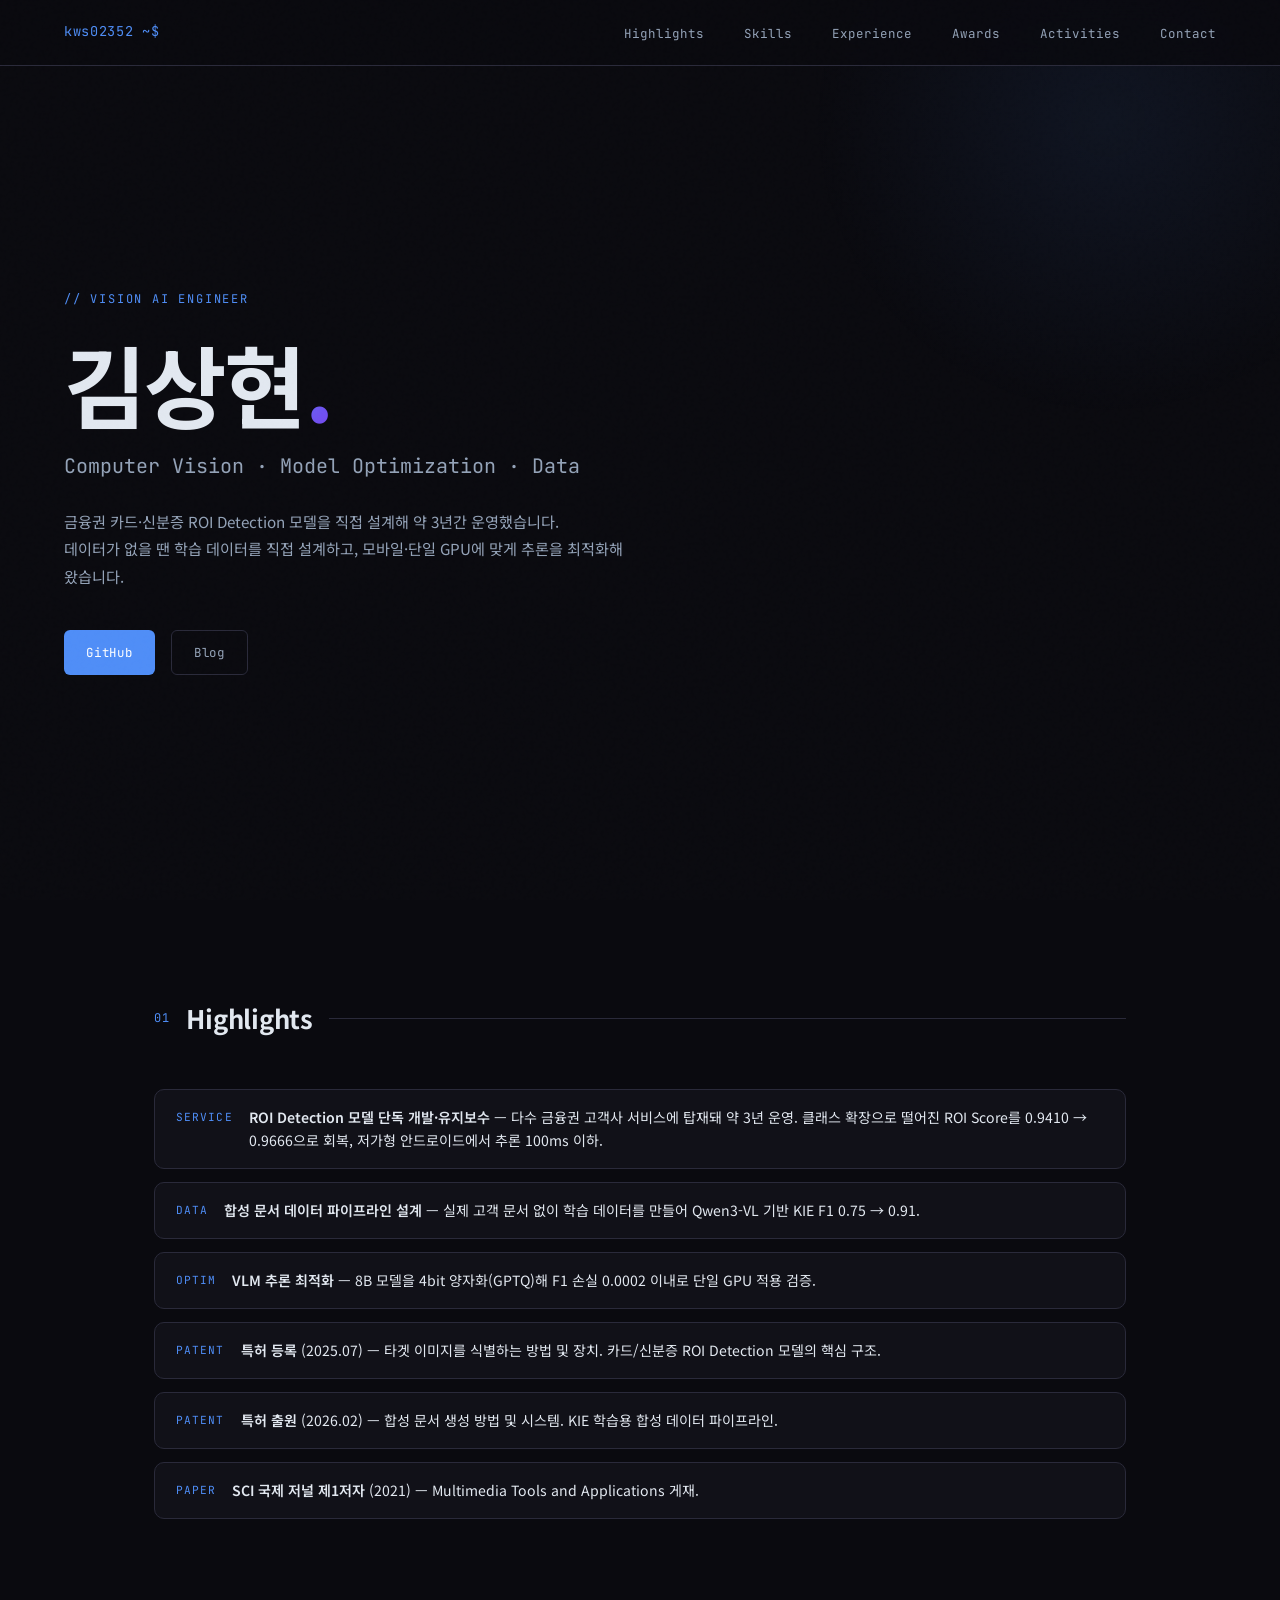
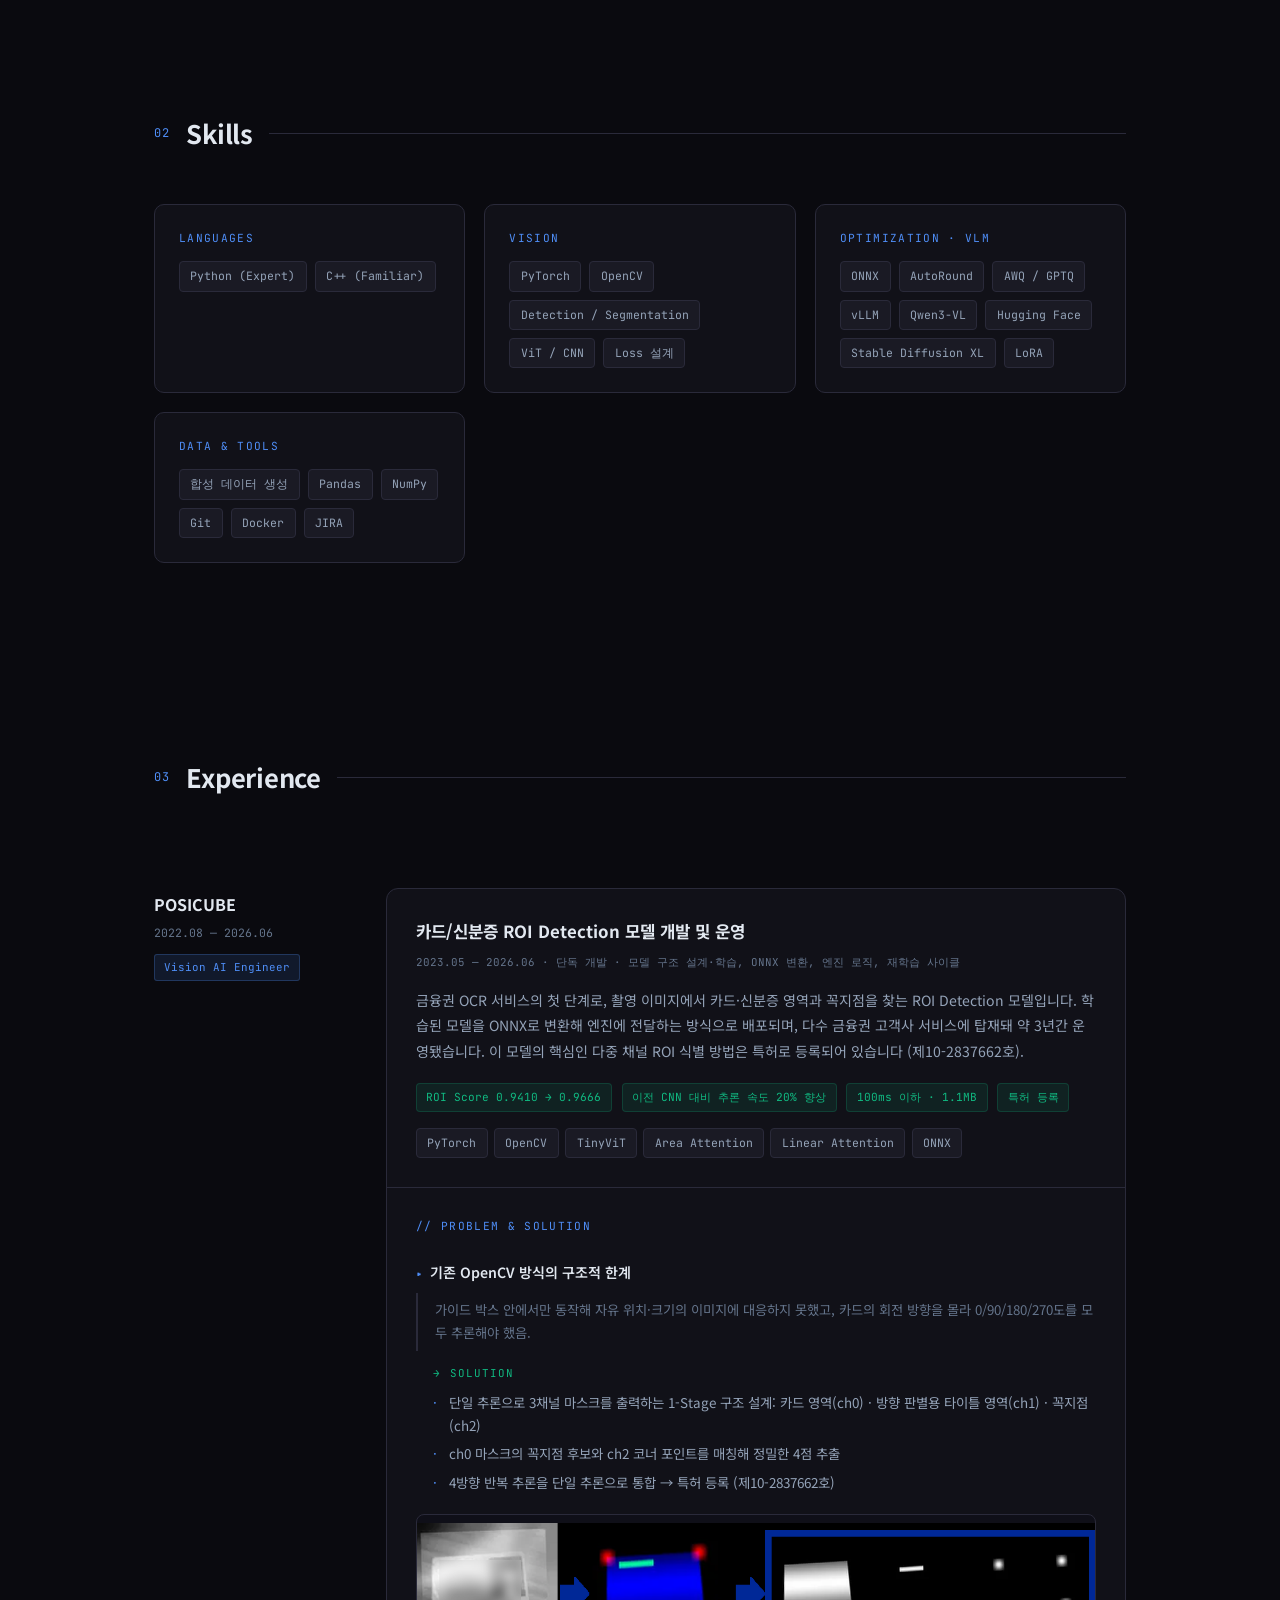
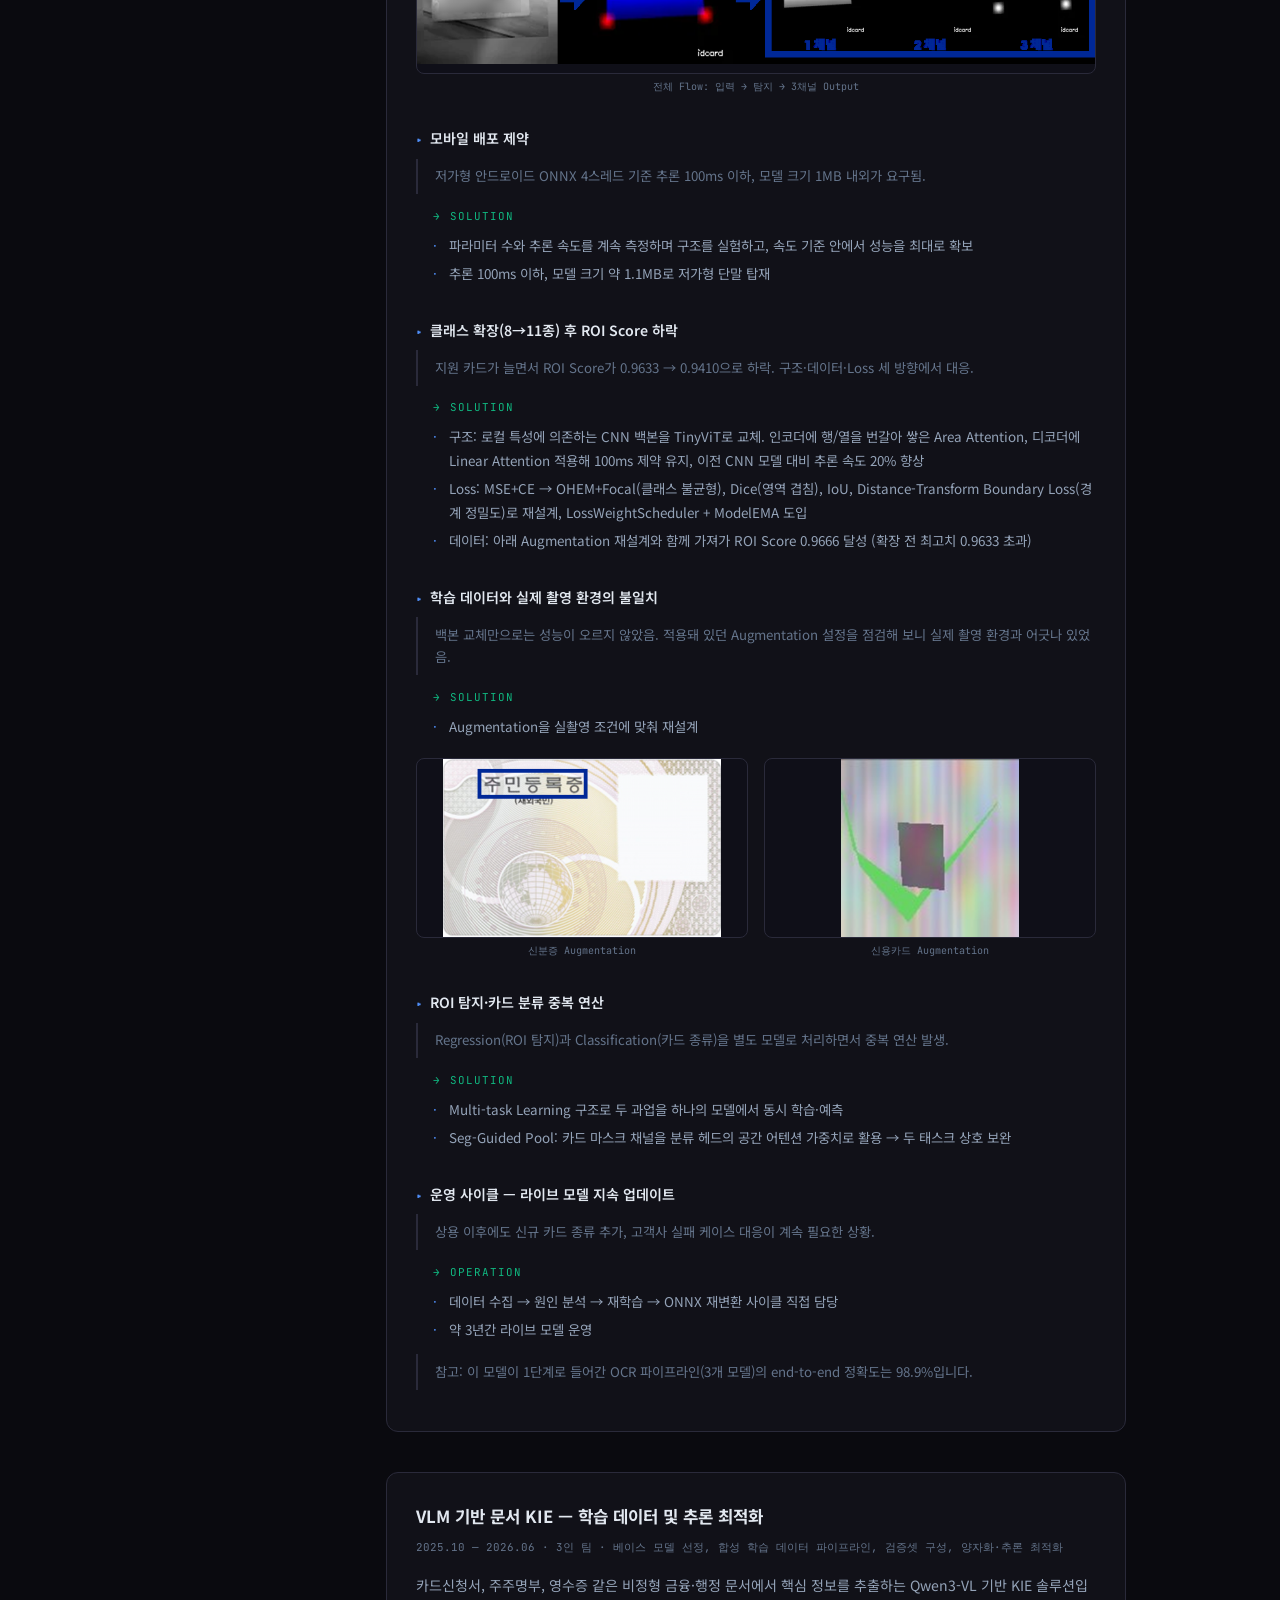
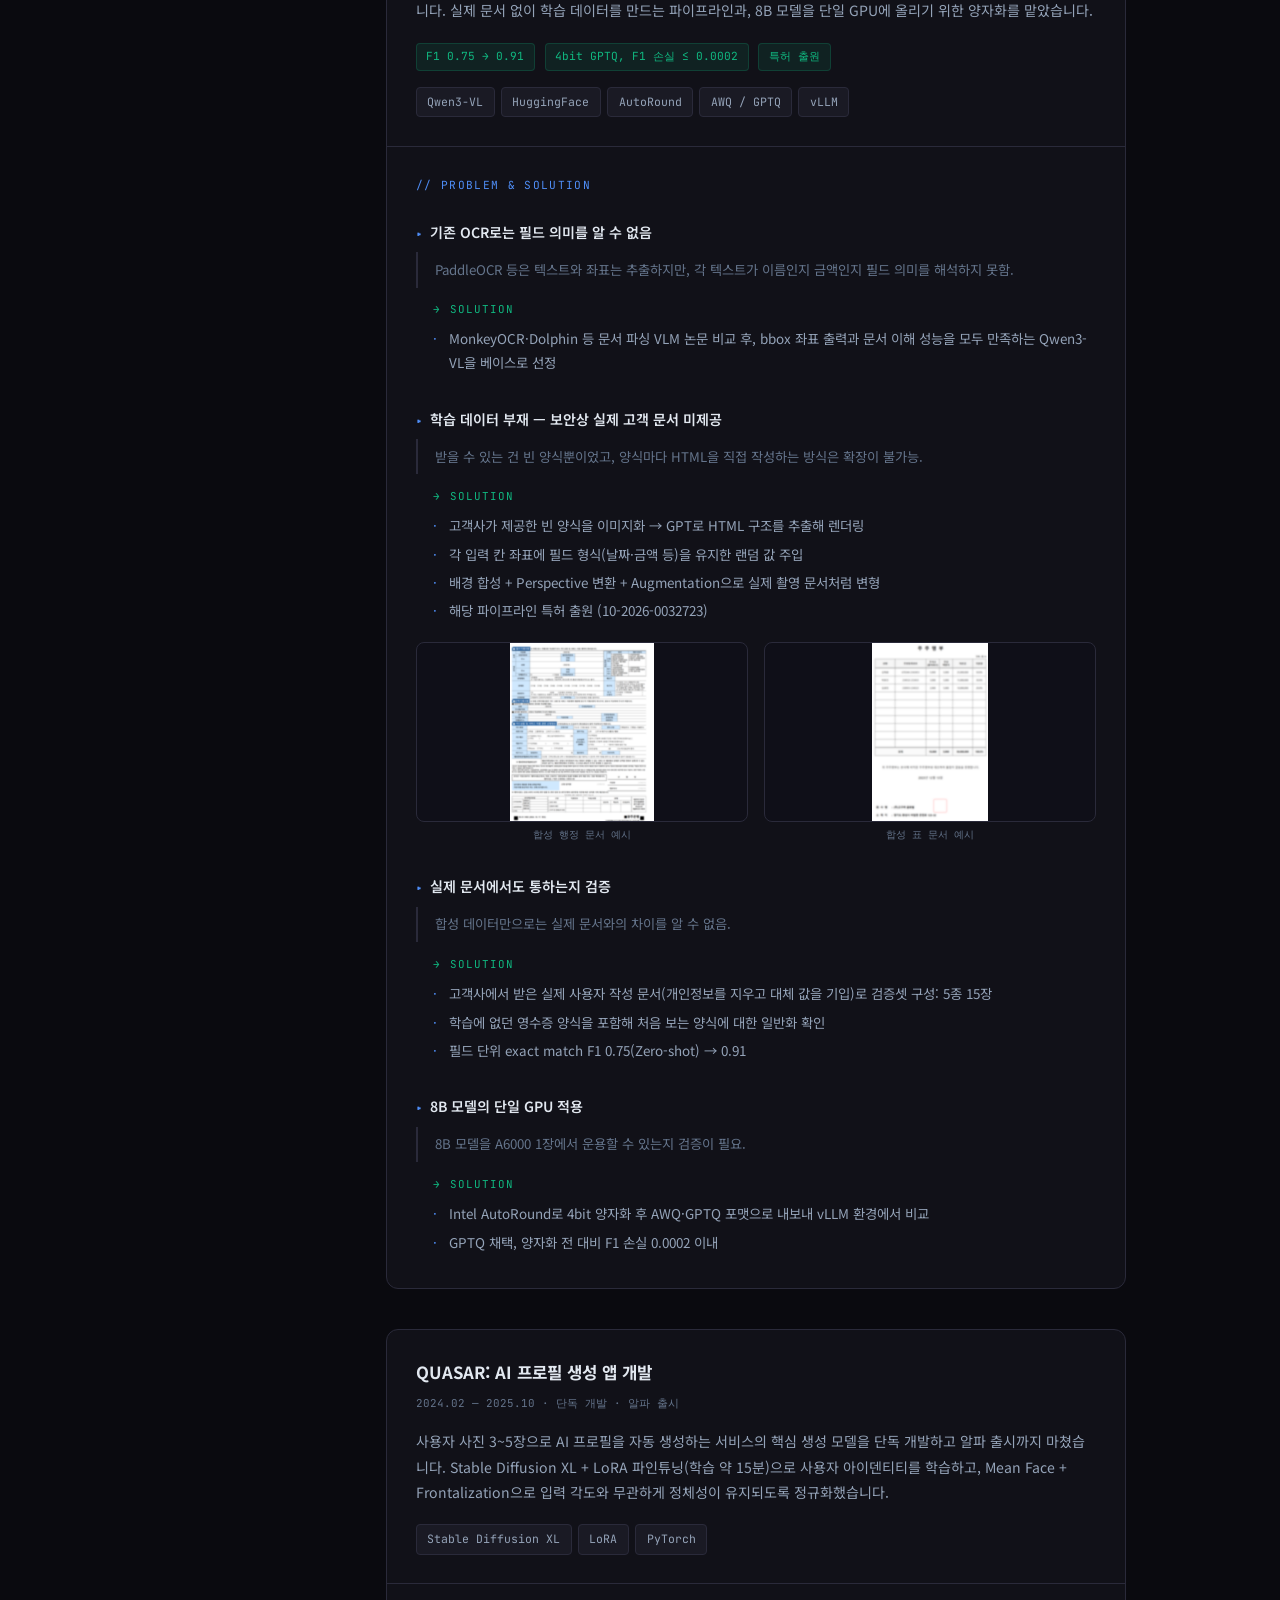
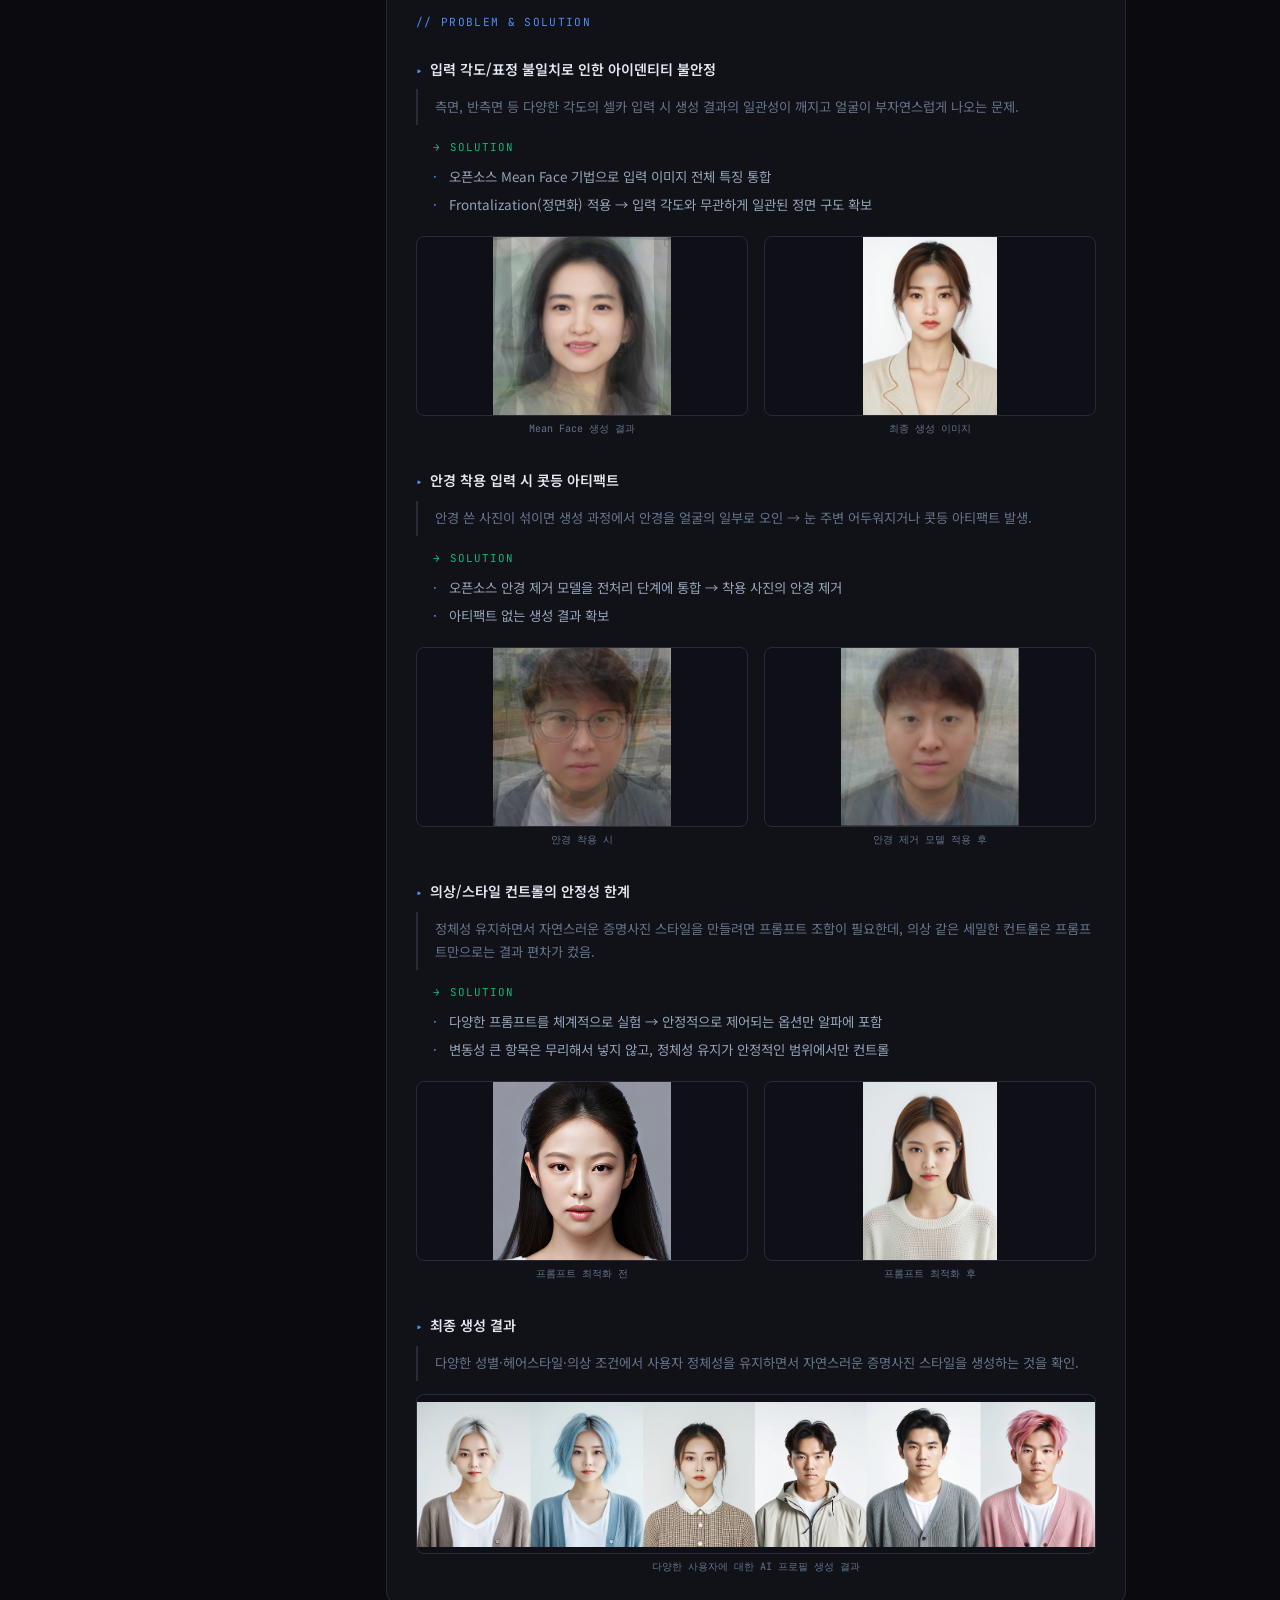
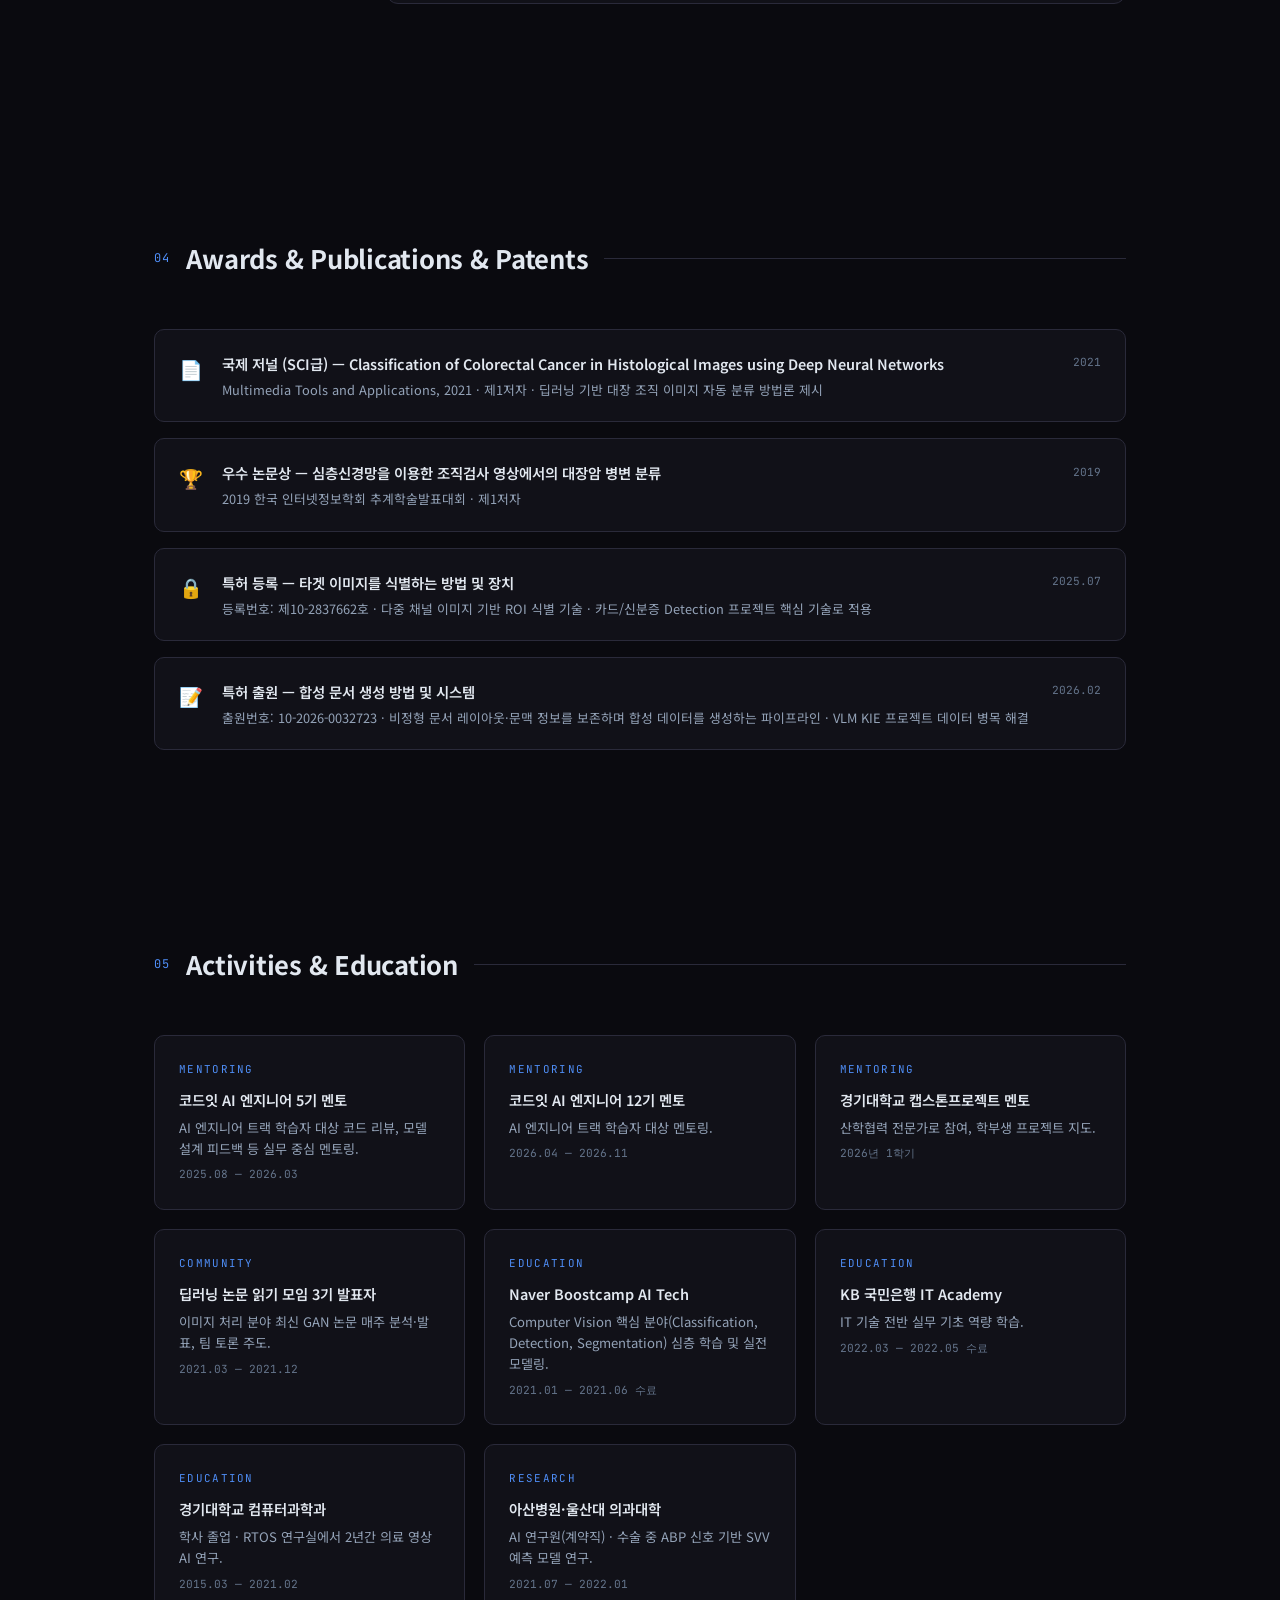
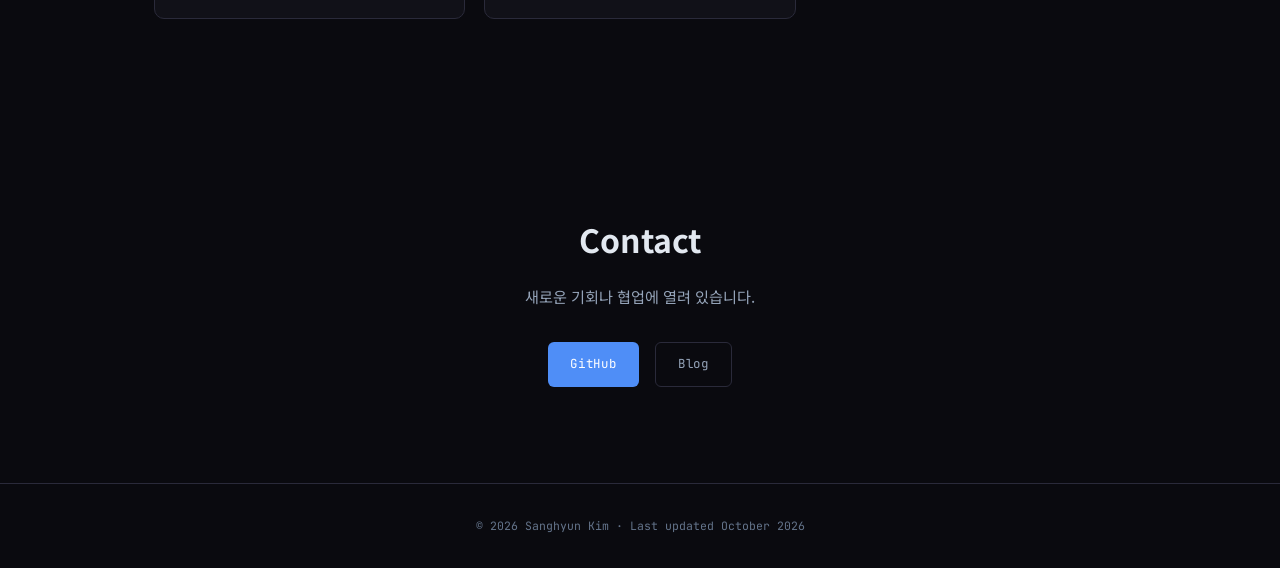
==== commit cd436946: "메인 포트폴리오 수정: 실제 담당 범위 기준으로 정리" ====
--- a/index.html
+++ b/index.html
@@ -79,7 +79,7 @@
       color: var(--text2); margin-top: 1rem;
       opacity: 0; animation: fadeUp 0.6s 0.5s forwards;
     }
-    .hero-desc {
+    .hero-desc { word-break: keep-all;
       max-width: 600px; color: var(--text2); margin-top: 1.5rem;
       font-size: 0.95rem; line-height: 1.8;
       opacity: 0; animation: fadeUp 0.6s 0.65s forwards;
@@ -270,10 +270,10 @@
 <div class="hero">
   <div class="hero-tag">// VISION AI ENGINEER</div>
   <h1 class="hero-name">김상현<span>.</span></h1>
-  <div class="hero-title">Computer Vision · VLM · Model Optimization</div>
+  <div class="hero-title">Computer Vision · Model Optimization · Data</div>
   <p class="hero-desc">
-    신분증·문서 도메인에서 Detection부터 VLM까지 다룬 Vision AI 엔지니어.<br>
-    모델 구조 설계부터 경량화·추론 최적화까지 직접 다뤄왔습니다.
+    금융권 카드·신분증 ROI Detection 모델을 직접 설계해 약 3년간 운영했습니다.<br>
+    데이터가 없을 땐 학습 데이터를 직접 설계하고, 모바일·단일 GPU에 맞게 추론을 최적화해 왔습니다.
   </p>
   <div class="hero-links">
     <a href="https://github.com/kws02352" class="btn btn-primary" target="_blank">GitHub</a>
@@ -289,24 +289,28 @@
   </div>
   <div class="highlights-list">
     <div class="highlight-item">
-      <div class="highlight-icon">PATENT</div>
-      <div class="highlight-text"><strong>특허 등록</strong> (2025.07) — 타겟 이미지를 식별하는 방법 및 장치. 카드/신분증 Detection 핵심 기술.</div>
+      <div class="highlight-icon">SERVICE</div>
+      <div class="highlight-text"><strong>ROI Detection 모델 단독 개발·유지보수</strong> — 다수 금융권 고객사 서비스에 탑재돼 약 3년 운영. 클래스 확장으로 떨어진 ROI Score를 0.9410 → 0.9666으로 회복, 저가형 안드로이드에서 추론 100ms 이하.</div>
+    </div>
+    <div class="highlight-item">
+      <div class="highlight-icon">DATA</div>
+      <div class="highlight-text"><strong>합성 문서 데이터 파이프라인 설계</strong> — 실제 고객 문서 없이 학습 데이터를 만들어 Qwen3-VL 기반 KIE F1 0.75 → 0.91.</div>
+    </div>
+    <div class="highlight-item">
+      <div class="highlight-icon">OPTIM</div>
+      <div class="highlight-text"><strong>VLM 추론 최적화</strong> — 8B 모델을 4bit 양자화(GPTQ)해 F1 손실 0.0002 이내로 단일 GPU 적용 검증.</div>
     </div>
     <div class="highlight-item">
       <div class="highlight-icon">PATENT</div>
-      <div class="highlight-text"><strong>특허 출원</strong> (2026.02) — 합성 문서 생성 방법 및 시스템. VLM 학습용 합성 데이터 파이프라인.</div>
+      <div class="highlight-text"><strong>특허 등록</strong> (2025.07) — 타겟 이미지를 식별하는 방법 및 장치. 카드/신분증 ROI Detection 모델의 핵심 구조.</div>
+    </div>
+    <div class="highlight-item">
+      <div class="highlight-icon">PATENT</div>
+      <div class="highlight-text"><strong>특허 출원</strong> (2026.02) — 합성 문서 생성 방법 및 시스템. KIE 학습용 합성 데이터 파이프라인.</div>
     </div>
     <div class="highlight-item">
       <div class="highlight-icon">PAPER</div>
       <div class="highlight-text"><strong>SCI 국제 저널 제1저자</strong> (2021) — Multimedia Tools and Applications 게재.</div>
-    </div>
-    <div class="highlight-item">
-      <div class="highlight-icon">SERVICE</div>
-      <div class="highlight-text"><strong>상용 모델 단독 운영</strong> — 카드/신분증 Detection 정확도 98.9%, 다수 금융권 서비스 탑재 및 약 3년간 지속 업데이트.</div>
-    </div>
-    <div class="highlight-item">
-      <div class="highlight-icon">VLM</div>
-      <div class="highlight-text"><strong>VLM Fine-tuning + 경량화</strong> — Qwen3-VL 8B를 AWQ/FP8 + vLLM으로 단일 GPU 실시간 추론.</div>
     </div>
   </div>
 </section>
@@ -326,34 +330,36 @@
       </div>
     </div>
     <div class="skill-card">
-      <div class="skill-card-label">AI / ML</div>
+      <div class="skill-card-label">VISION</div>
       <div class="skill-tags">
         <span class="tag">PyTorch</span>
         <span class="tag">OpenCV</span>
-        <span class="tag">Computer Vision</span>
-        <span class="tag">Deep Learning</span>
-        <span class="tag">Model Optimization</span>
+        <span class="tag">Detection / Segmentation</span>
+        <span class="tag">ViT / CNN</span>
+        <span class="tag">Loss 설계</span>
       </div>
     </div>
     <div class="skill-card">
-      <div class="skill-card-label">LLM / VLM</div>
+      <div class="skill-card-label">OPTIMIZATION · VLM</div>
       <div class="skill-tags">
+        <span class="tag">ONNX</span>
+        <span class="tag">AutoRound</span>
+        <span class="tag">AWQ / GPTQ</span>
+        <span class="tag">vLLM</span>
+        <span class="tag">Qwen3-VL</span>
         <span class="tag">Hugging Face</span>
-        <span class="tag">vLLM</span>
-        <span class="tag">AWQ / FP8</span>
-        <span class="tag">Qwen3-VL</span>
-        <span class="tag">Stable Diffusion</span>
+        <span class="tag">Stable Diffusion XL</span>
         <span class="tag">LoRA</span>
       </div>
     </div>
     <div class="skill-card">
       <div class="skill-card-label">DATA & TOOLS</div>
       <div class="skill-tags">
+        <span class="tag">합성 데이터 생성</span>
         <span class="tag">Pandas</span>
         <span class="tag">NumPy</span>
         <span class="tag">Git</span>
         <span class="tag">Docker</span>
-        <span class="tag">Notion</span>
         <span class="tag">JIRA</span>
       </div>
     </div>
@@ -377,95 +383,37 @@
 
       <div class="project-card">
         <div class="project-card-header">
-          <div class="project-name">VLM 기반 문서 인식 솔루션 개발</div>
-          <div class="project-period">2025.10 — 2026.06 · 3인 팀 · 모델 선정·데이터 파이프라인·추론 최적화 담당</div>
+          <div class="project-name">카드/신분증 ROI Detection 모델 개발 및 운영</div>
+          <div class="project-period">2023.05 — 2026.06 · 단독 개발 · 모델 구조 설계·학습, ONNX 변환, 엔진 로직, 재학습 사이클</div>
           <p class="project-intro">
-            비정형 행정/금융 문서에서 레이아웃과 문맥을 해석하는 KIE 모델 개발. PaddleOCR도 검토했지만 bbox 좌표를 같이 못 뽑는 한계가 있어서 VLM 방식으로 가야 한다고 판단했습니다. Qwen3-VL은 bbox 출력 지원 + 당시 최신 성능 두 가지 이유로 선정했습니다.
+            금융권 OCR 서비스의 첫 단계로, 촬영 이미지에서 카드·신분증 영역과 꼭지점을 찾는 ROI Detection 모델입니다. 학습된 모델을 ONNX로 변환해 엔진에 전달하는 방식으로 배포되며, 다수 금융권 고객사 서비스에 탑재돼 약 3년간 운영됐습니다. 이 모델의 핵심인 다중 채널 ROI 식별 방법은 특허로 등록되어 있습니다 (제10-2837662호).
           </p>
           <div class="project-metrics">
-            <span class="metric">F1 0.91 (+0.16 vs Zero-shot)</span>
-            <span class="metric">AWQ/FP8 F1 delta -0.0002</span>
-            <span class="metric">특허 출원</span>
+            <span class="metric">ROI Score 0.9410 → 0.9666</span>
+            <span class="metric">이전 CNN 대비 추론 속도 20% 향상</span>
+            <span class="metric">100ms 이하 · 1.1MB</span>
+            <span class="metric">특허 등록</span>
           </div>
           <div class="project-stack">
-            <span class="tag">Qwen3-VL</span>
-            <span class="tag">vLLM</span>
-            <span class="tag">AWQ / FP8</span>
-            <span class="tag">HuggingFace</span>
+            <span class="tag">PyTorch</span>
+            <span class="tag">OpenCV</span>
+            <span class="tag">TinyViT</span>
+            <span class="tag">Area Attention</span>
+            <span class="tag">Linear Attention</span>
+            <span class="tag">ONNX</span>
           </div>
         </div>
         <div class="ps-section">
           <div class="ps-title">// PROBLEM & SOLUTION</div>
 
           <div class="ps-item">
-            <div class="ps-problem">학습 데이터 부재 — 보안 이슈로 실데이터 확보 불가</div>
-            <div class="ps-context">행정·금융 문서는 보안 이슈로 실제 데이터를 학습에 쓰는 게 구조적으로 불가능한 환경.</div>
-            <div class="ps-sol-label">→ SOLUTION</div>
-            <ul class="ps-sol">
-              <li>실제 문서 샘플을 GPT로 HTML 변환(레이아웃·문맥 보존) 후 이미지로 렌더링하는 합성 데이터 파이프라인 자체 설계</li>
-              <li>배경 합성 + Perspective 변환 + Augmentation을 적용해 다양한 문서 유형을 대량 자동 생성</li>
-              <li>해당 파이프라인 특허 출원 (10-2026-0032723)</li>
-            </ul>
-            <div class="img-block">
-              <div class="img-row" style="margin-top:0.8rem;">
-                <div class="img-figure">
-                  <img src="images/synth_doc1.png" alt="합성 행정 문서" loading="lazy" />
-                  <div class="img-caption">합성 행정 문서 예시</div>
-                </div>
-                <div class="img-figure">
-                  <img src="images/synth_doc2.png" alt="합성 표 문서" loading="lazy" />
-                  <div class="img-caption">합성 표 문서 예시</div>
-                </div>
-              </div>
-            </div>
-          </div>
-
-          <div class="ps-item">
-            <div class="ps-problem">8B 모델의 느린 추론 속도와 GPU 메모리 사용량</div>
-            <div class="ps-context">서비스 적용을 위해서는 단일 GPU 환경에서 실시간 추론이 가능해야 했지만, 모델 크기가 이를 제약.</div>
-            <div class="ps-sol-label">→ SOLUTION</div>
-            <ul class="ps-sol">
-              <li>AWQ / FP8 양자화 적용 → F1 delta -0.0002 수준 손실로 메모리 절감</li>
-              <li>vLLM 도입 → 배치 처리 및 지연시간 개선으로 단일 GPU 실시간 추론 확보</li>
-            </ul>
-          </div>
-
-        </div>
-      </div>
-
-      <div class="project-card">
-        <div class="project-card-header">
-          <div class="project-name">카드/신분증 Detection 모델 개발 및 상용화</div>
-          <div class="project-period">2023.05 — 2026.06 · 단독 개발 · 설계·학습·재학습 사이클 전 과정 담당</div>
-          <p class="project-intro">
-            모바일/서버 환경에서 신분증·카드를 인식하는 ROI Detection 모델을 단독 개발하고, 다수 금융권 고객사 서비스에 탑재되어 약 3년간 운영한 라이브 모델입니다. 학습된 모델은 ONNX로 변환해 엔진 측에 전달하는 방식으로 배포되며, 신규 카드 추가·실패 케이스 대응·정확도 개선을 지속적으로 반영했습니다. 이 모델의 핵심인 다중 채널 ROI 식별 방법은 특허로 등록되어 있습니다 (10-2837662호).
-          </p>
-          <div class="project-metrics">
-            <span class="metric">정확도 98.9%</span>
-            <span class="metric">ROI Score 0.9666</span>
-            <span class="metric">추론 속도 20% 향상</span>
-            <span class="metric">특허 등록</span>
-          </div>
-          <div class="project-stack">
-            <span class="tag">PyTorch</span>
-            <span class="tag">OpenCV</span>
-            <span class="tag">ViT</span>
-            <span class="tag">Area Attention</span>
-            <span class="tag">Linear Attention</span>
-            <span class="tag">ONNX</span>
-          </div>
-        </div>
-        <div class="ps-section">
-          <div class="ps-title">// PROBLEM & SOLUTION</div>
-
-          <div class="ps-item">
-            <div class="ps-problem">기존 OpenCV 파이프라인의 구조적 한계</div>
-            <div class="ps-context">기존 방식은 가이드박스 환경에서만 동작. 서버 환경에서는 카드가 자유 위치/크기로 들어와서 회전 정보도 못 잡았고, 0/90/180/270도를 각각 추론해야 하는 비효율이 있었음.</div>
-            <div class="ps-sol-label">→ SOLUTION</div>
-            <ul class="ps-sol">
-              <li>3채널 출력 설계: 카드 마스크(ch0) · 타이틀+회전(ch1) · 꼭지점 키포인트(ch2)</li>
-              <li>위치 탐지와 회전 예측을 하나의 추론으로 통합한 1-Stage Detection 구조로 전환 → 추론 속도 20% 향상</li>
-              <li>ONNX 4스레드 기준 100ms 이하, 모델 크기 1.1MB로 저가형 안드로이드에도 탑재 가능</li>
+            <div class="ps-problem">기존 OpenCV 방식의 구조적 한계</div>
+            <div class="ps-context">가이드 박스 안에서만 동작해 자유 위치·크기의 이미지에 대응하지 못했고, 카드의 회전 방향을 몰라 0/90/180/270도를 모두 추론해야 했음.</div>
+            <div class="ps-sol-label">→ SOLUTION</div>
+            <ul class="ps-sol">
+              <li>단일 추론으로 3채널 마스크를 출력하는 1-Stage 구조 설계: 카드 영역(ch0) · 방향 판별용 타이틀 영역(ch1) · 꼭지점(ch2)</li>
+              <li>ch0 마스크의 꼭지점 후보와 ch2 코너 포인트를 매칭해 정밀한 4점 추출</li>
+              <li>4방향 반복 추론을 단일 추론으로 통합 → 특허 등록 (제10-2837662호)</li>
             </ul>
             <div class="img-block">
               <div class="img-row" style="margin-top:0.8rem;">
@@ -478,76 +426,147 @@
           </div>
 
           <div class="ps-item">
-            <div class="ps-problem">On-Device 리소스 제약 — 경량화와 정확도 유지</div>
-            <div class="ps-context">모바일 배포 요건상 엄격한 모델 크기·속도 제약. 단순 경량화하면 특징 추출 능력이 떨어짐.</div>
-            <div class="ps-sol-label">→ SOLUTION</div>
-            <ul class="ps-sol">
-              <li>SE-Module를 적용한 Mobile-friendly 아키텍처로 경량화 시 성능 손실 최소화</li>
-              <li>입력 이미지 크기 최적화 + Attention 메커니즘으로 카드 외곽선 같은 중요 특징 집중</li>
+            <div class="ps-problem">모바일 배포 제약</div>
+            <div class="ps-context">저가형 안드로이드 ONNX 4스레드 기준 추론 100ms 이하, 모델 크기 1MB 내외가 요구됨.</div>
+            <div class="ps-sol-label">→ SOLUTION</div>
+            <ul class="ps-sol">
+              <li>파라미터 수와 추론 속도를 계속 측정하며 구조를 실험하고, 속도 기준 안에서 성능을 최대로 확보</li>
+              <li>추론 100ms 이하, 모델 크기 약 1.1MB로 저가형 단말 탑재</li>
+            </ul>
+          </div>
+
+          <div class="ps-item">
+            <div class="ps-problem">클래스 확장(8→11종) 후 ROI Score 하락</div>
+            <div class="ps-context">지원 카드가 늘면서 ROI Score가 0.9633 → 0.9410으로 하락. 구조·데이터·Loss 세 방향에서 대응.</div>
+            <div class="ps-sol-label">→ SOLUTION</div>
+            <ul class="ps-sol">
+              <li>구조: 로컬 특성에 의존하는 CNN 백본을 TinyViT로 교체. 인코더에 행/열을 번갈아 쌓은 Area Attention, 디코더에 Linear Attention 적용해 100ms 제약 유지, 이전 CNN 모델 대비 추론 속도 20% 향상</li>
+              <li>Loss: MSE+CE → OHEM+Focal(클래스 불균형), Dice(영역 겹침), IoU, Distance-Transform Boundary Loss(경계 정밀도)로 재설계, LossWeightScheduler + ModelEMA 도입</li>
+              <li>데이터: 아래 Augmentation 재설계와 함께 가져가 ROI Score 0.9666 달성 (확장 전 최고치 0.9633 초과)</li>
+            </ul>
+          </div>
+
+          <div class="ps-item">
+            <div class="ps-problem">학습 데이터와 실제 촬영 환경의 불일치</div>
+            <div class="ps-context">백본 교체만으로는 성능이 오르지 않았음. 적용돼 있던 Augmentation 설정을 점검해 보니 실제 촬영 환경과 어긋나 있었음.</div>
+            <div class="ps-sol-label">→ SOLUTION</div>
+            <ul class="ps-sol">
+              <li>Augmentation을 실촬영 조건에 맞춰 재설계</li>
             </ul>
             <div class="img-block">
               <div class="img-row" style="margin-top:0.8rem;">
-                <div class="img-figure wide">
-                  <img src="images/se_module.png" alt="SE Module" loading="lazy" />
-                  <div class="img-caption">SE-Module: 채널별 중요도 가중치 학습</div>
+                <div class="img-figure">
+                  <img src="images/aug_card1.png" alt="신분증 Augmentation" loading="lazy" />
+                  <div class="img-caption">신분증 Augmentation</div>
+                </div>
+                <div class="img-figure">
+                  <img src="images/aug_card2.png" alt="신용카드 Augmentation" loading="lazy" />
+                  <div class="img-caption">신용카드 Augmentation</div>
                 </div>
               </div>
             </div>
           </div>
 
           <div class="ps-item">
-            <div class="ps-problem">학습·평가 데이터 분포 불일치 — 실환경 일반화 저하</div>
-            <div class="ps-context">16만 장 전수 분석 결과 Contrast, Saturation, Blur, AreaRatio 등 통계적 갭 확인. 특히 Saturation이 2배 이상 차이 나는 게 가장 큰 원인.</div>
-            <div class="ps-sol-label">→ SOLUTION</div>
-            <ul class="ps-sol">
-              <li>Augmentation 파라미터를 실제 촬영 환경에 맞게 전면 재설계해 분포 불일치 해소</li>
+            <div class="ps-problem">ROI 탐지·카드 분류 중복 연산</div>
+            <div class="ps-context">Regression(ROI 탐지)과 Classification(카드 종류)을 별도 모델로 처리하면서 중복 연산 발생.</div>
+            <div class="ps-sol-label">→ SOLUTION</div>
+            <ul class="ps-sol">
+              <li>Multi-task Learning 구조로 두 과업을 하나의 모델에서 동시 학습·예측</li>
+              <li>Seg-Guided Pool: 카드 마스크 채널을 분류 헤드의 공간 어텐션 가중치로 활용 → 두 태스크 상호 보완</li>
+            </ul>
+          </div>
+
+          <div class="ps-item">
+            <div class="ps-problem">운영 사이클 — 라이브 모델 지속 업데이트</div>
+            <div class="ps-context">상용 이후에도 신규 카드 종류 추가, 고객사 실패 케이스 대응이 계속 필요한 상황.</div>
+            <div class="ps-sol-label">→ OPERATION</div>
+            <ul class="ps-sol">
+              <li>데이터 수집 → 원인 분석 → 재학습 → ONNX 재변환 사이클 직접 담당</li>
+              <li>약 3년간 라이브 모델 운영</li>
+            </ul>
+            <div class="ps-context" style="margin-top:0.8rem;">참고: 이 모델이 1단계로 들어간 OCR 파이프라인(3개 모델)의 end-to-end 정확도는 98.9%입니다.</div>
+          </div>
+        </div>
+      </div>
+
+      <div class="project-card">
+        <div class="project-card-header">
+          <div class="project-name">VLM 기반 문서 KIE — 학습 데이터 및 추론 최적화</div>
+          <div class="project-period">2025.10 — 2026.06 · 3인 팀 · 베이스 모델 선정, 합성 학습 데이터 파이프라인, 검증셋 구성, 양자화·추론 최적화</div>
+          <p class="project-intro">
+            카드신청서, 주주명부, 영수증 같은 비정형 금융·행정 문서에서 핵심 정보를 추출하는 Qwen3-VL 기반 KIE 솔루션입니다. 실제 문서 없이 학습 데이터를 만드는 파이프라인과, 8B 모델을 단일 GPU에 올리기 위한 양자화를 맡았습니다.
+          </p>
+          <div class="project-metrics">
+            <span class="metric">F1 0.75 → 0.91</span>
+            <span class="metric">4bit GPTQ, F1 손실 ≤ 0.0002</span>
+            <span class="metric">특허 출원</span>
+          </div>
+          <div class="project-stack">
+            <span class="tag">Qwen3-VL</span>
+            <span class="tag">HuggingFace</span>
+            <span class="tag">AutoRound</span>
+            <span class="tag">AWQ / GPTQ</span>
+            <span class="tag">vLLM</span>
+          </div>
+        </div>
+        <div class="ps-section">
+          <div class="ps-title">// PROBLEM & SOLUTION</div>
+
+          <div class="ps-item">
+            <div class="ps-problem">기존 OCR로는 필드 의미를 알 수 없음</div>
+            <div class="ps-context">PaddleOCR 등은 텍스트와 좌표는 추출하지만, 각 텍스트가 이름인지 금액인지 필드 의미를 해석하지 못함.</div>
+            <div class="ps-sol-label">→ SOLUTION</div>
+            <ul class="ps-sol">
+              <li>MonkeyOCR·Dolphin 등 문서 파싱 VLM 논문 비교 후, bbox 좌표 출력과 문서 이해 성능을 모두 만족하는 Qwen3-VL을 베이스로 선정</li>
+            </ul>
+          </div>
+
+          <div class="ps-item">
+            <div class="ps-problem">학습 데이터 부재 — 보안상 실제 고객 문서 미제공</div>
+            <div class="ps-context">받을 수 있는 건 빈 양식뿐이었고, 양식마다 HTML을 직접 작성하는 방식은 확장이 불가능.</div>
+            <div class="ps-sol-label">→ SOLUTION</div>
+            <ul class="ps-sol">
+              <li>고객사가 제공한 빈 양식을 이미지화 → GPT로 HTML 구조를 추출해 렌더링</li>
+              <li>각 입력 칸 좌표에 필드 형식(날짜·금액 등)을 유지한 랜덤 값 주입</li>
+              <li>배경 합성 + Perspective 변환 + Augmentation으로 실제 촬영 문서처럼 변형</li>
+              <li>해당 파이프라인 특허 출원 (10-2026-0032723)</li>
             </ul>
             <div class="img-block">
               <div class="img-row" style="margin-top:0.8rem;">
                 <div class="img-figure">
-                  <img src="images/aug_card1.png" alt="신분증 Augmentation" loading="lazy" />
-                  <div class="img-caption">신분증 Augmentation</div>
-                </div>
-                <div class="img-figure">
-                  <img src="images/aug_card2.png" alt="신용카드 Augmentation" loading="lazy" />
-                  <div class="img-caption">신용카드 Augmentation</div>
+                  <img src="images/synth_doc1.png" alt="합성 행정 문서" loading="lazy" />
+                  <div class="img-caption">합성 행정 문서 예시</div>
+                </div>
+                <div class="img-figure">
+                  <img src="images/synth_doc2.png" alt="합성 표 문서" loading="lazy" />
+                  <div class="img-caption">합성 표 문서 예시</div>
                 </div>
               </div>
             </div>
           </div>
 
           <div class="ps-item">
-            <div class="ps-problem">클래스 확장(8→11종) 후 ROI Score 하락</div>
-            <div class="ps-context">8클래스 CNN 0.9633 → 11클래스 확장 후 0.9410으로 하락. CNN으로는 클래스 간 구분이 한계.</div>
-            <div class="ps-sol-label">→ SOLUTION</div>
-            <ul class="ps-sol">
-              <li>CNN+Area Attention 먼저 시도했으나 효과 작아서 ViT 백본으로 전환 → global feature 활용으로 클래스 구분 성능 회복</li>
-              <li>Attention은 Area Attention(행/열 단위 지역 패턴)과 Global Attention(전역 문맥)을 조합 설계</li>
-              <li>Loss 전면 재설계: MSE+CE → OHEM+Focal, Dice, IoU, Distance-Transform Boundary Loss</li>
-              <li>LossWeightScheduler + ModelEMA 도입</li>
-              <li>데이터 개편과 Loss 개편을 함께 가져가 ROI Score 0.9666 회복 (확장 전 최고치 0.9633 초과)</li>
-            </ul>
-          </div>
-
-          <div class="ps-item">
-            <div class="ps-problem">ROI 탐지·카드 분류 중복 연산</div>
-            <div class="ps-context">Regression(ROI 탐지)과 Classification(카드 종류)을 별도 모델로 처리하면서 중복 연산 발생.</div>
-            <div class="ps-sol-label">→ SOLUTION</div>
-            <ul class="ps-sol">
-              <li>Multi-task Learning 구조로 두 과업을 하나의 모델에서 동시 학습·예측</li>
-              <li>Seg-Guided Pool: 카드 마스크 채널을 분류 헤드의 공간 어텐션 가중치로 활용 → 두 태스크 상호 보완</li>
-            </ul>
-          </div>
-
-          <div class="ps-item">
-            <div class="ps-problem">운영 사이클 — 라이브 모델 지속 업데이트</div>
-            <div class="ps-context">상용 이후에도 신규 카드 종류 추가, 고객사 실패 케이스 대응, 정확도 개선이 계속 필요한 상황.</div>
-            <div class="ps-sol-label">→ OPERATION</div>
-            <ul class="ps-sol">
-              <li>데이터 수집 → 분석 → 재학습 → ONNX 재변환 사이클 직접 담당</li>
-              <li>약 3년간 사이클을 유지하면서 정확도와 커버리지를 지속적으로 개선</li>
-            </ul>
-          </div>
+            <div class="ps-problem">실제 문서에서도 통하는지 검증</div>
+            <div class="ps-context">합성 데이터만으로는 실제 문서와의 차이를 알 수 없음.</div>
+            <div class="ps-sol-label">→ SOLUTION</div>
+            <ul class="ps-sol">
+              <li>고객사에서 받은 실제 사용자 작성 문서(개인정보를 지우고 대체 값을 기입)로 검증셋 구성: 5종 15장</li>
+              <li>학습에 없던 영수증 양식을 포함해 처음 보는 양식에 대한 일반화 확인</li>
+              <li>필드 단위 exact match F1 0.75(Zero-shot) → 0.91</li>
+            </ul>
+          </div>
+
+          <div class="ps-item">
+            <div class="ps-problem">8B 모델의 단일 GPU 적용</div>
+            <div class="ps-context">8B 모델을 A6000 1장에서 운용할 수 있는지 검증이 필요.</div>
+            <div class="ps-sol-label">→ SOLUTION</div>
+            <ul class="ps-sol">
+              <li>Intel AutoRound로 4bit 양자화 후 AWQ·GPTQ 포맷으로 내보내 vLLM 환경에서 비교</li>
+              <li>GPTQ 채택, 양자화 전 대비 F1 손실 0.0002 이내</li>
+            </ul>
+          </div>
+
         </div>
       </div>
 
@@ -761,7 +780,7 @@
   </div>
 </div>
 
-<footer>© 2026 Sanghyun Kim · Last updated June 2026</footer>
+<footer>© 2026 Sanghyun Kim · Last updated October 2026</footer>
 
 </body>
 </html>
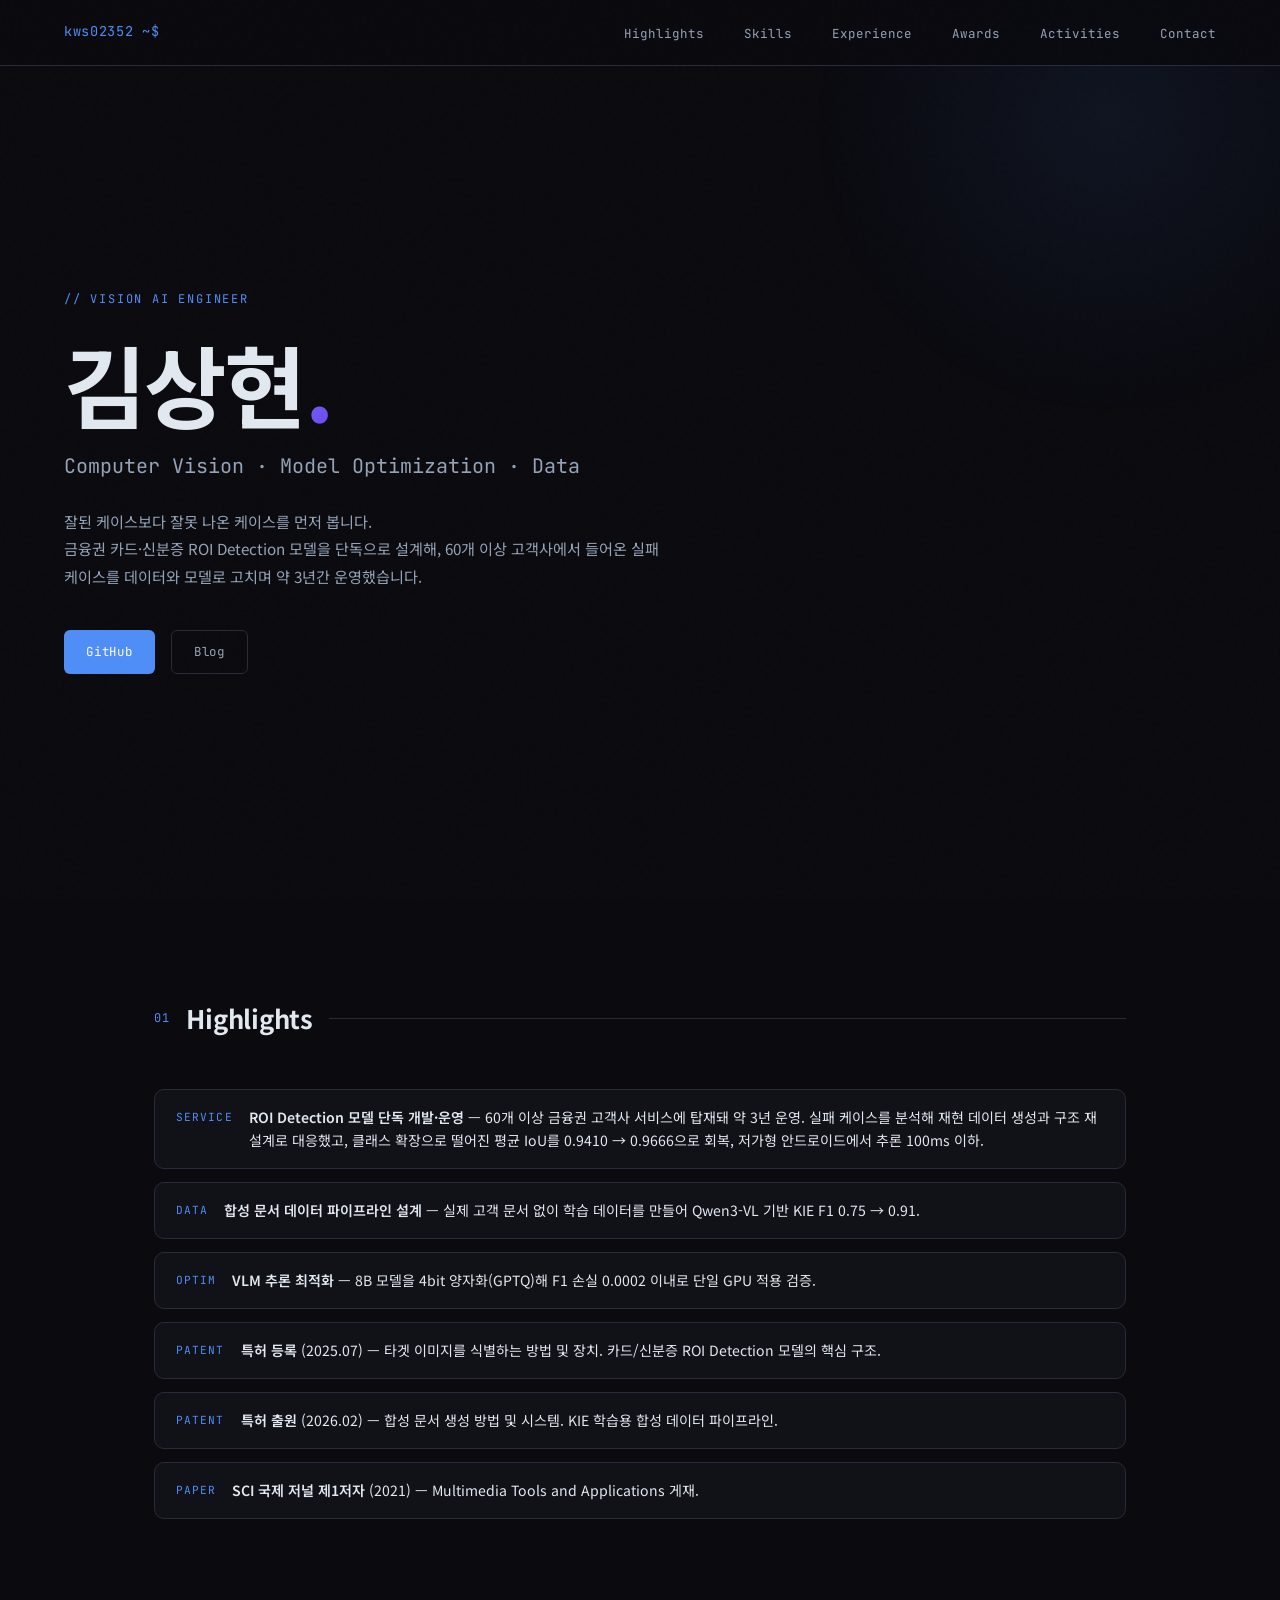
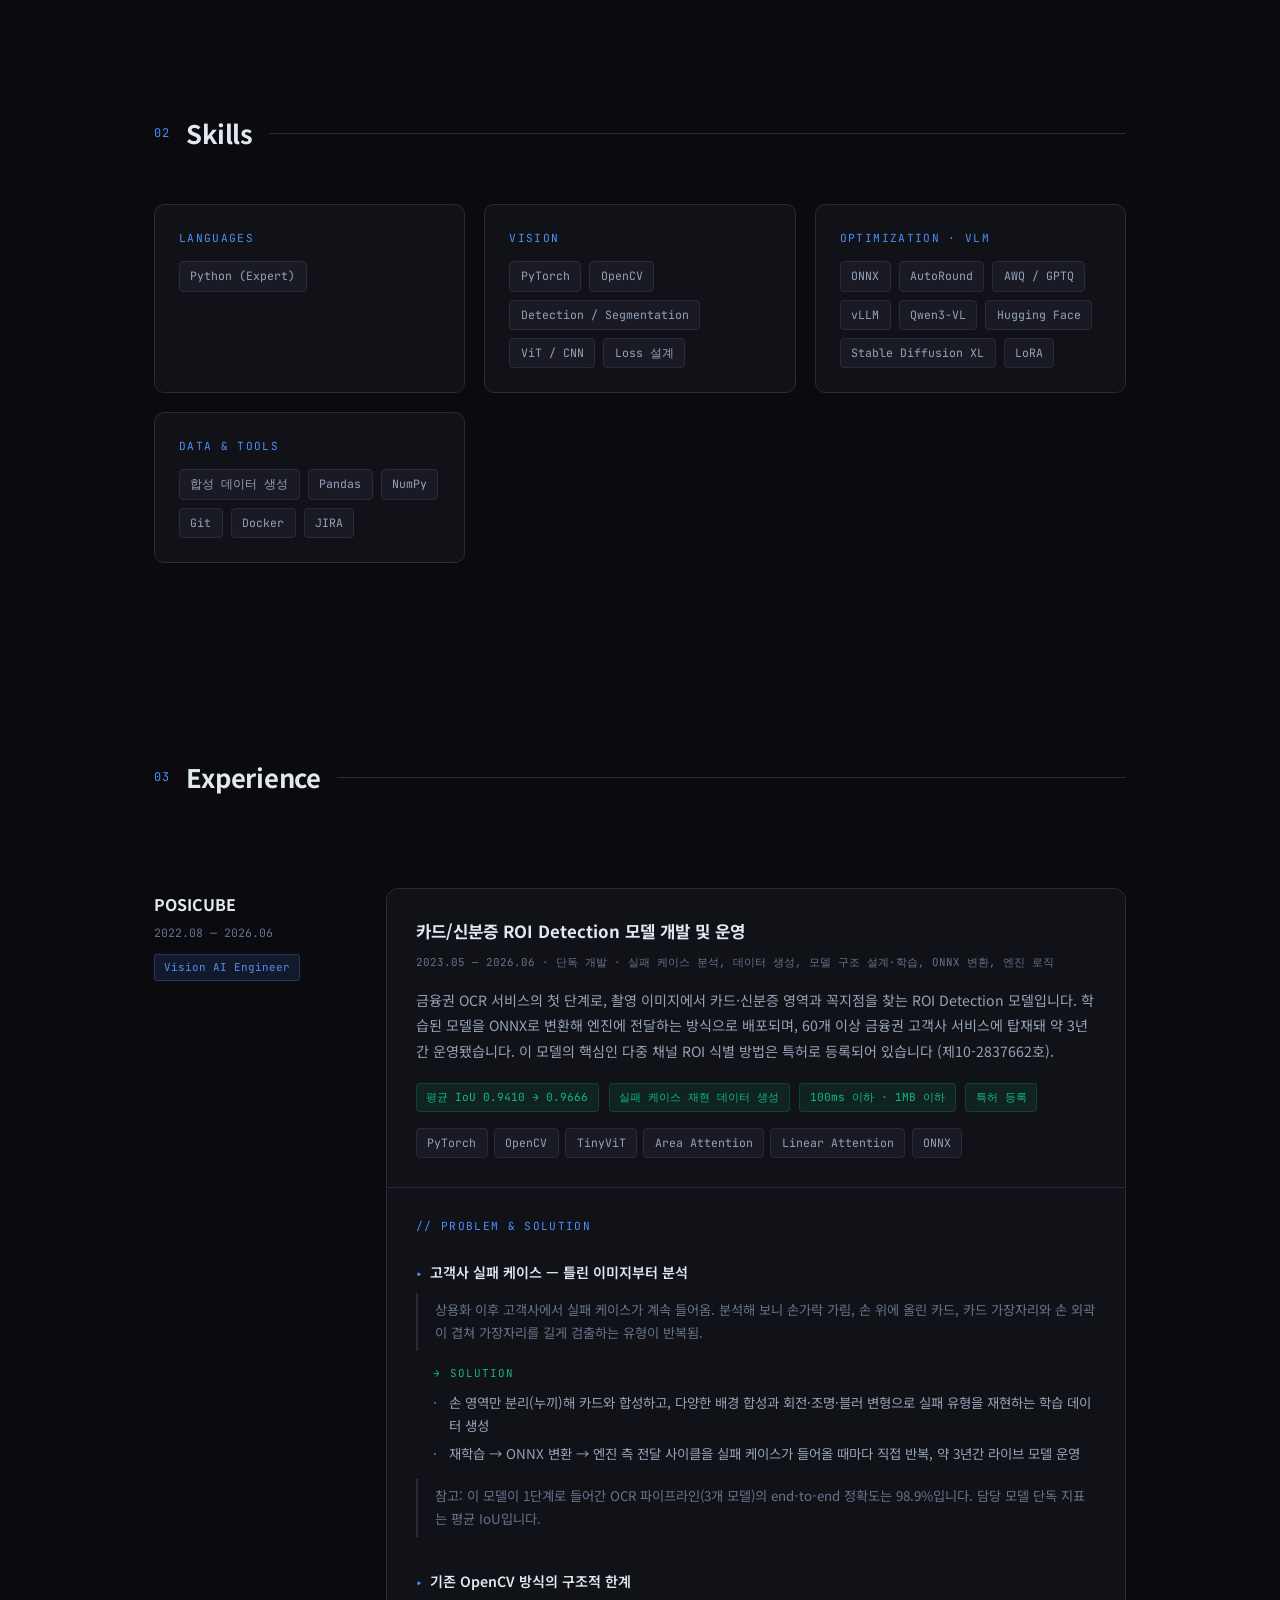
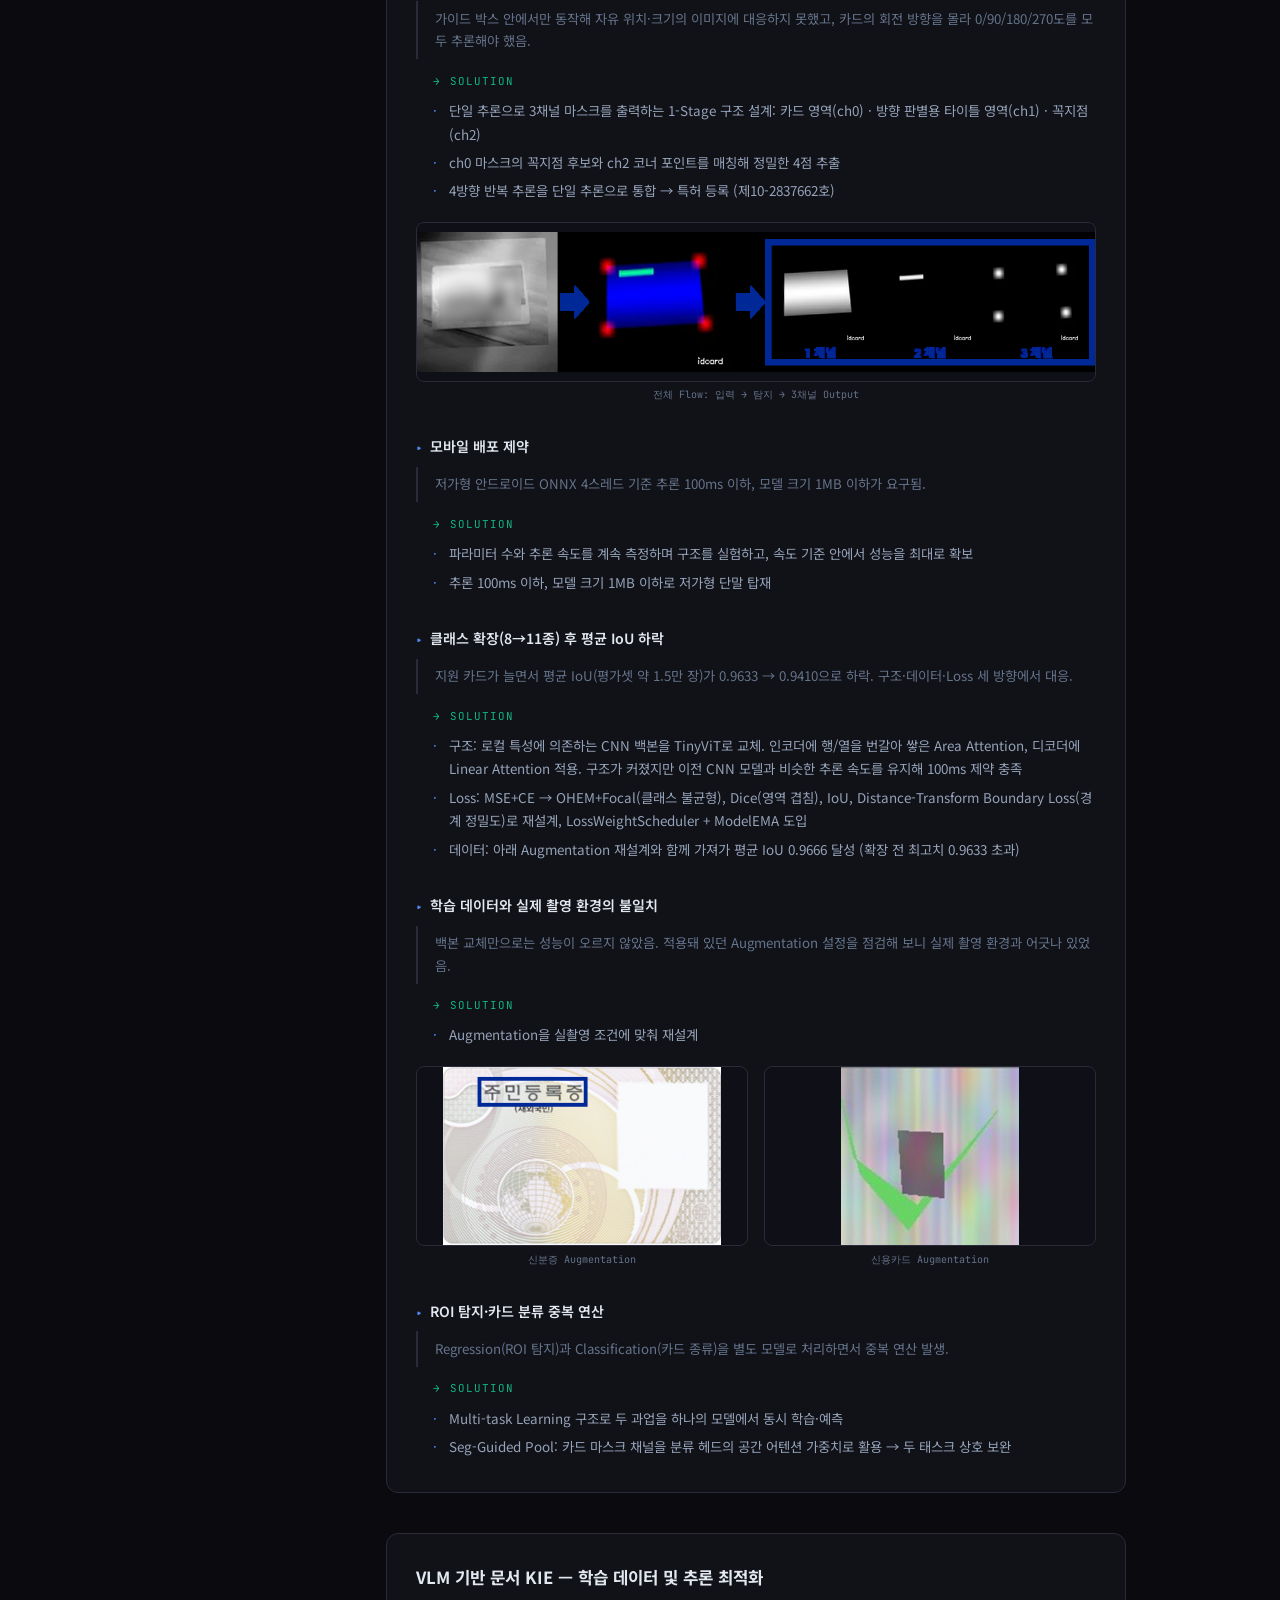
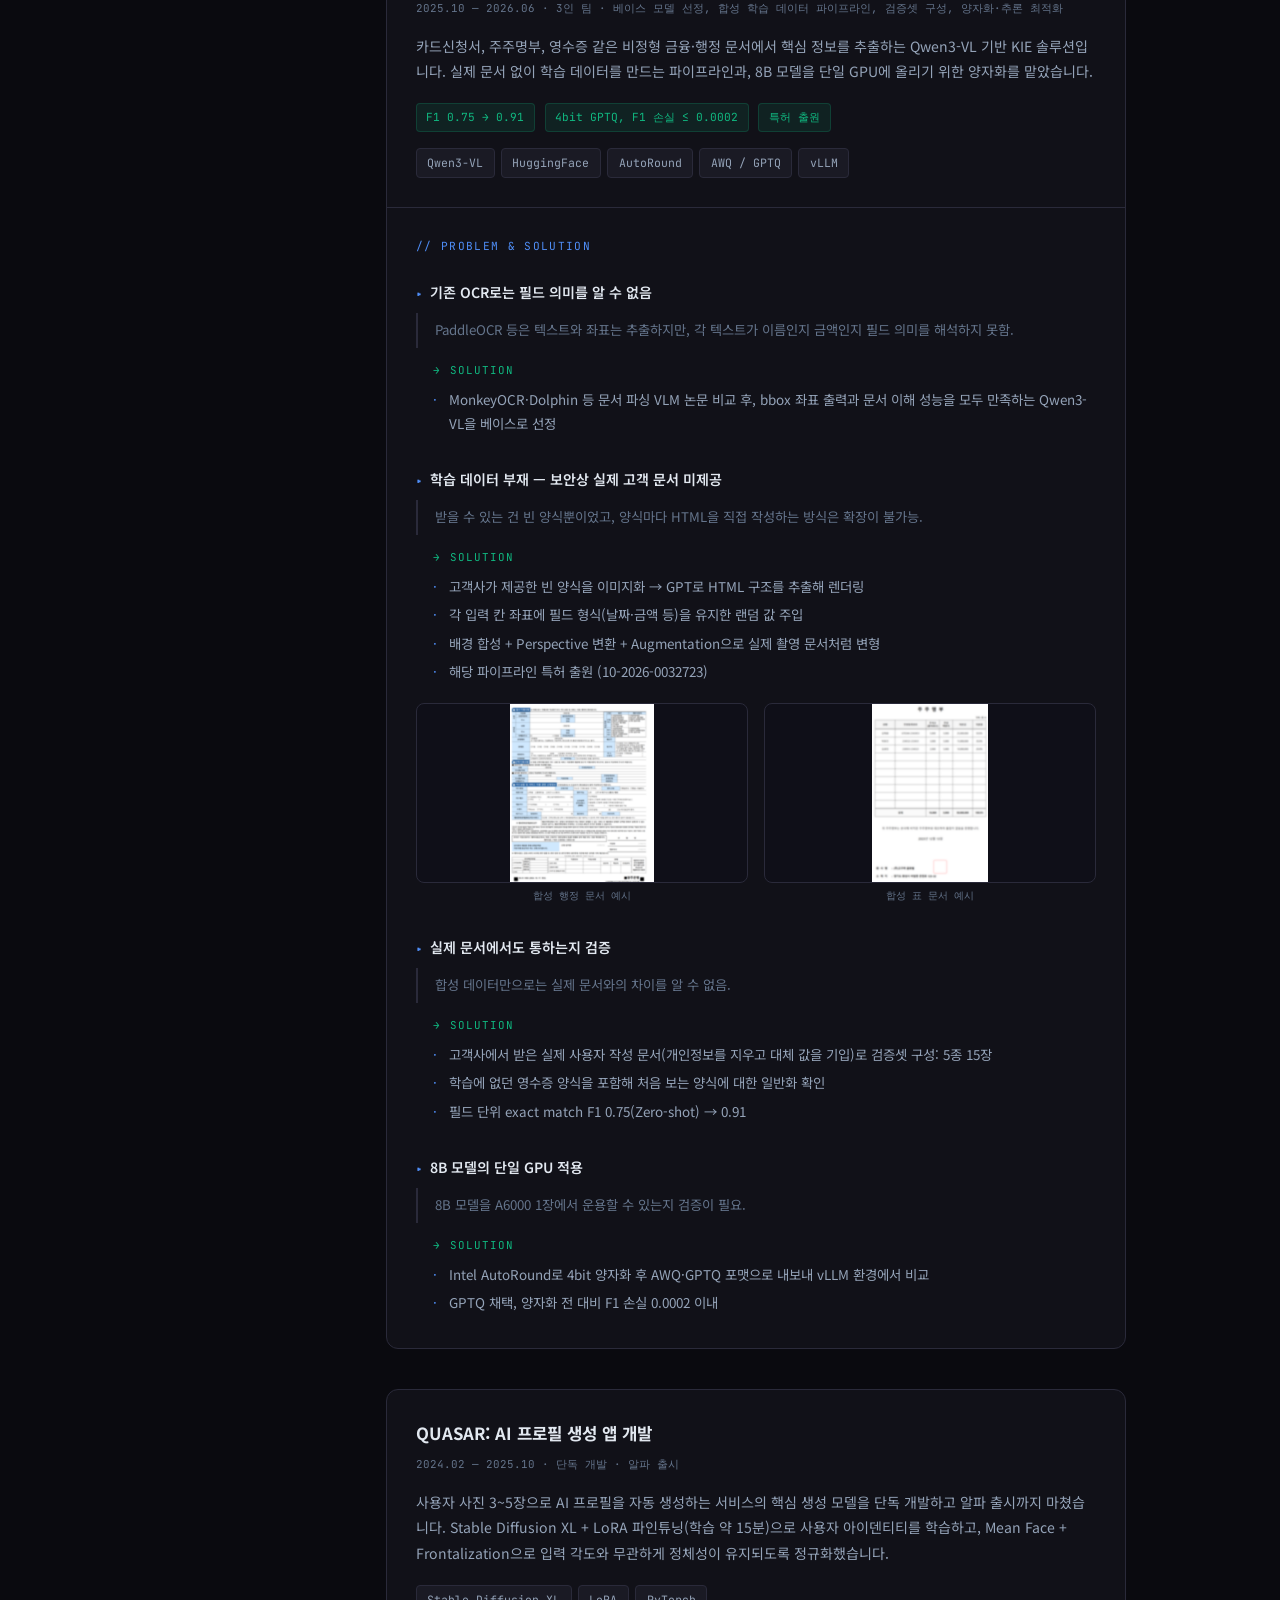
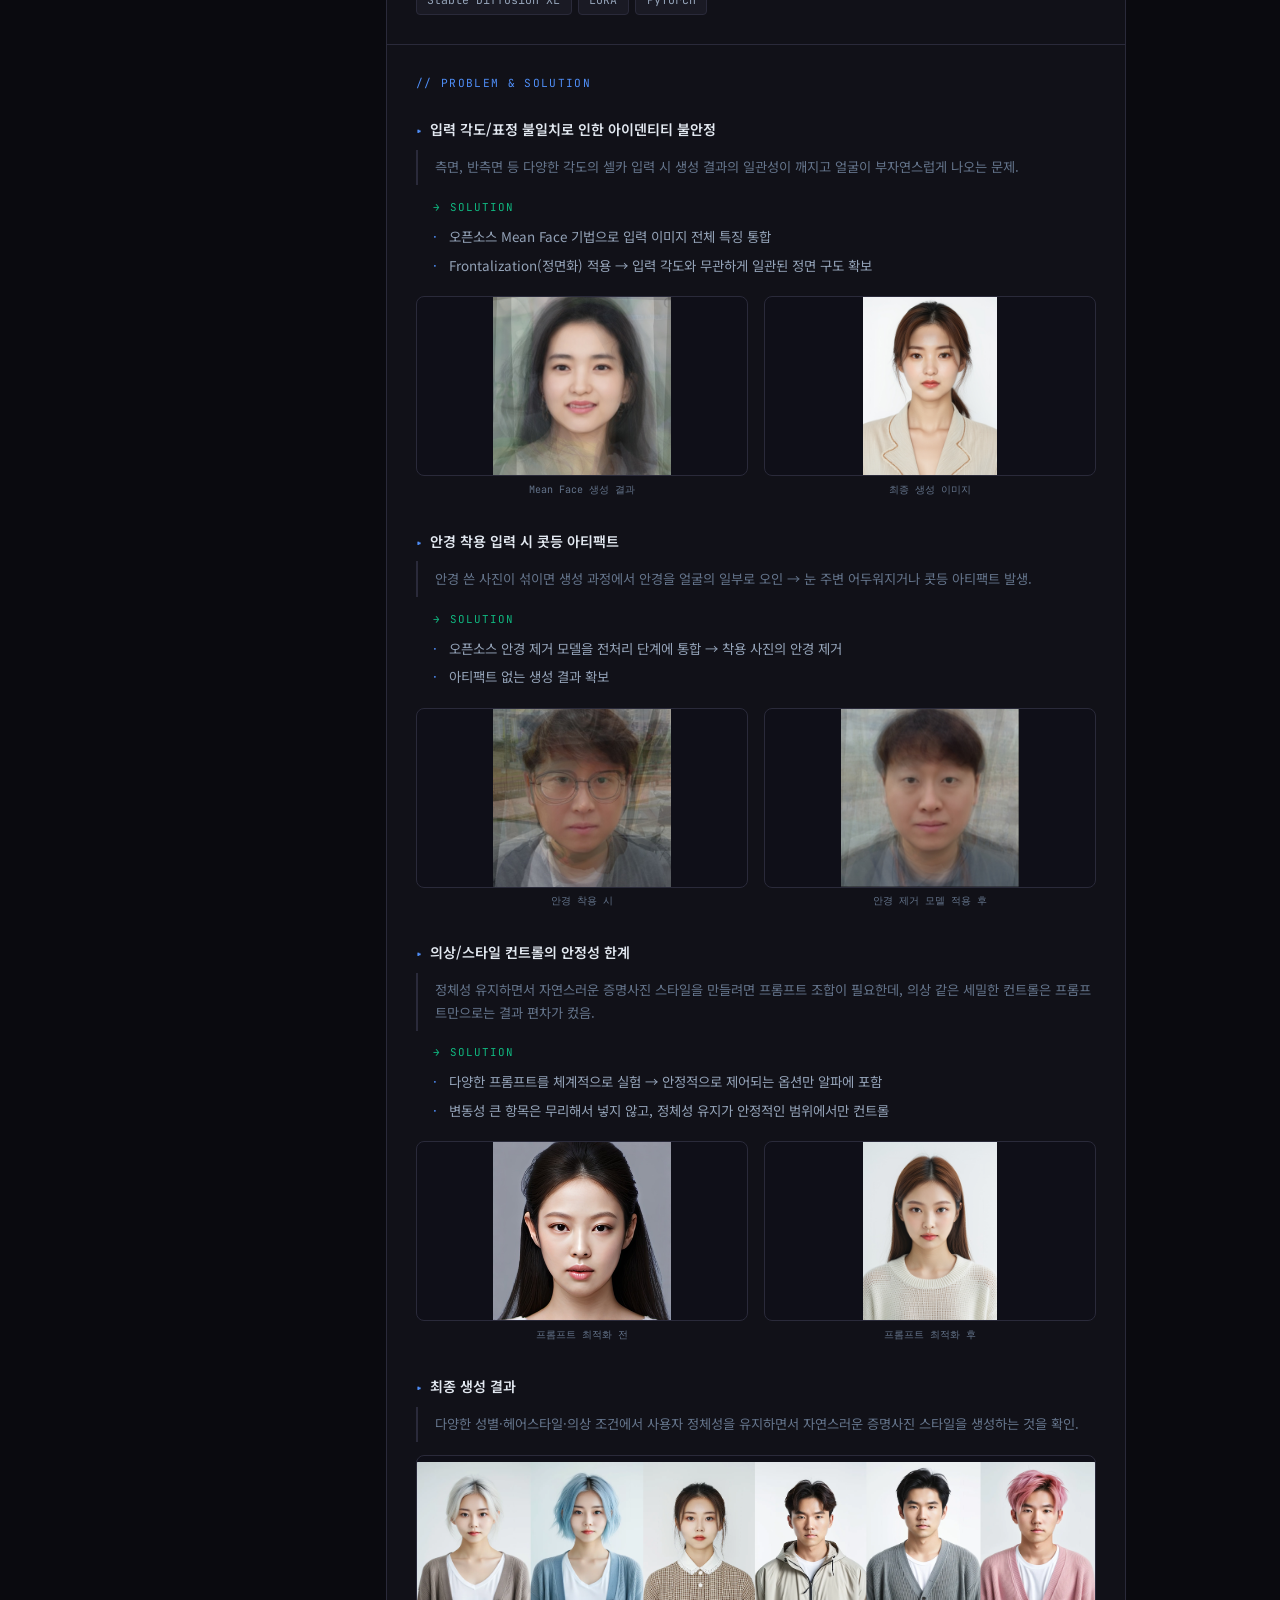
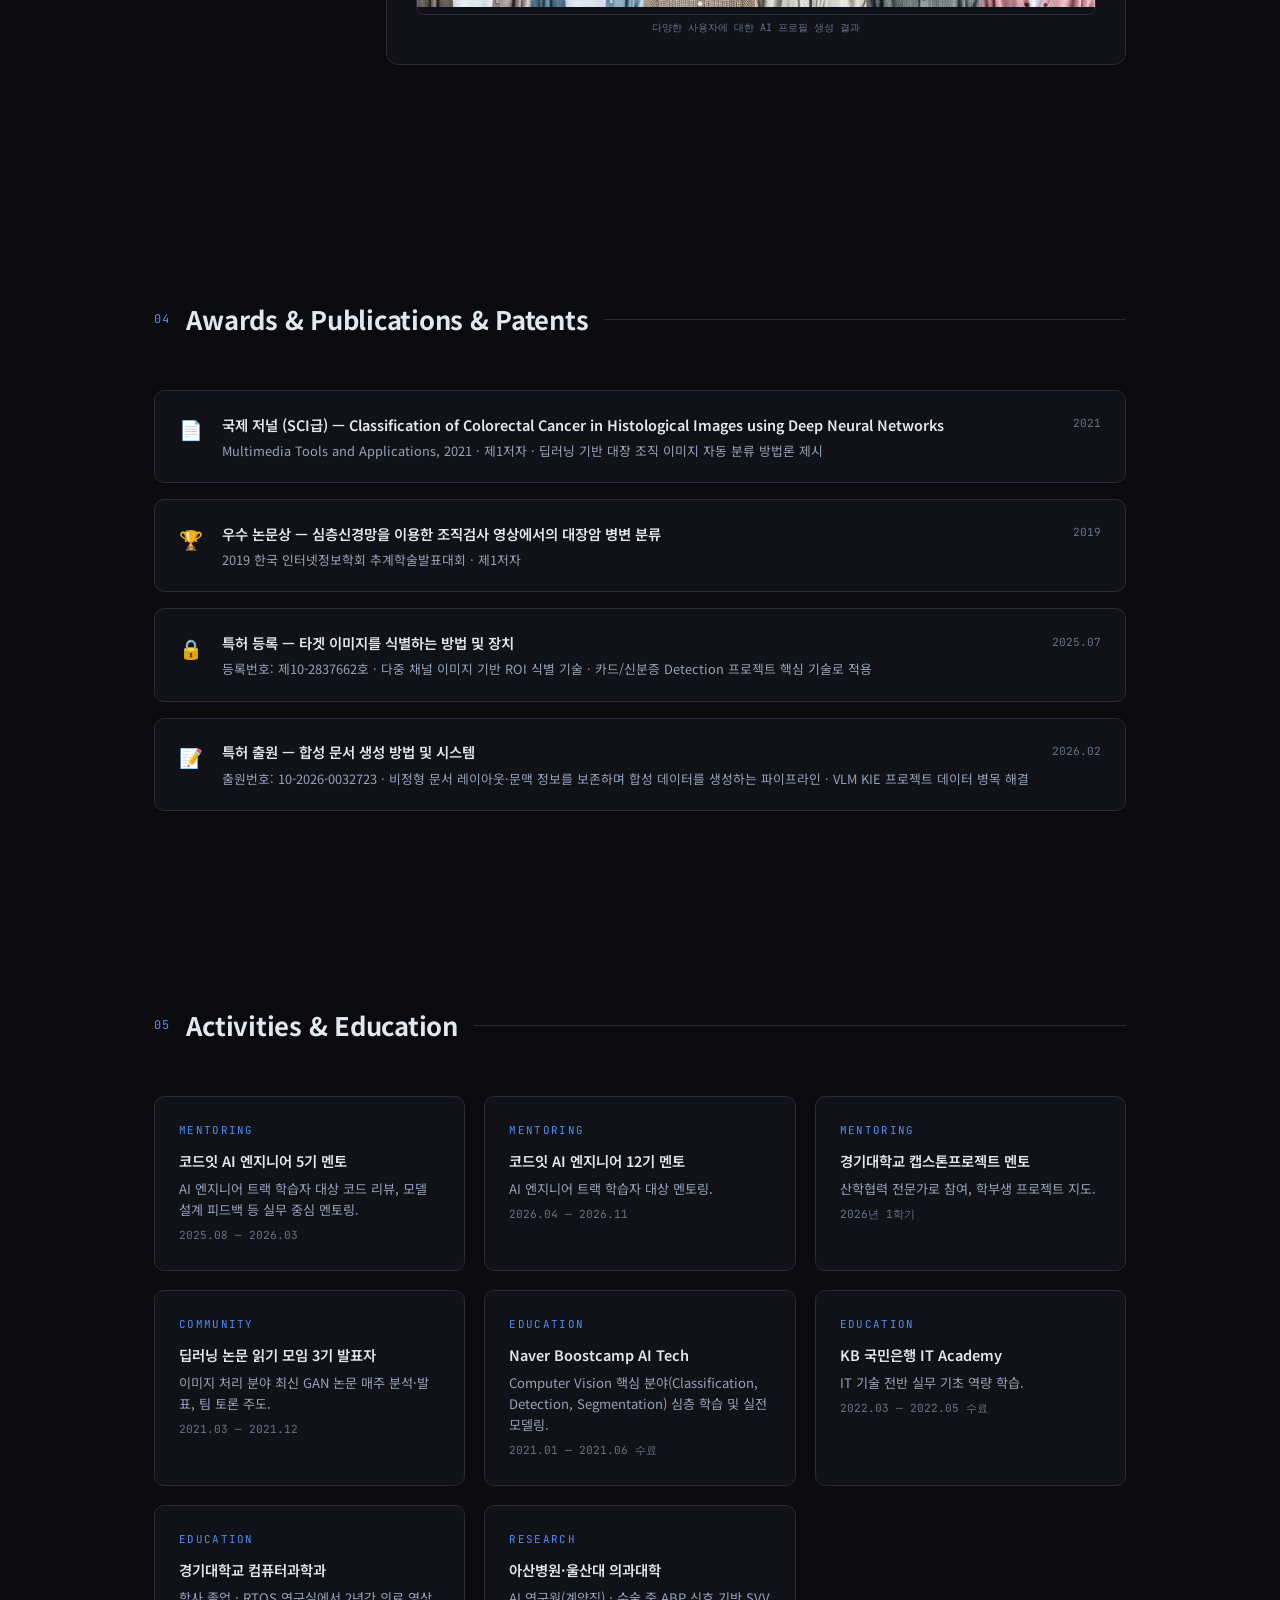
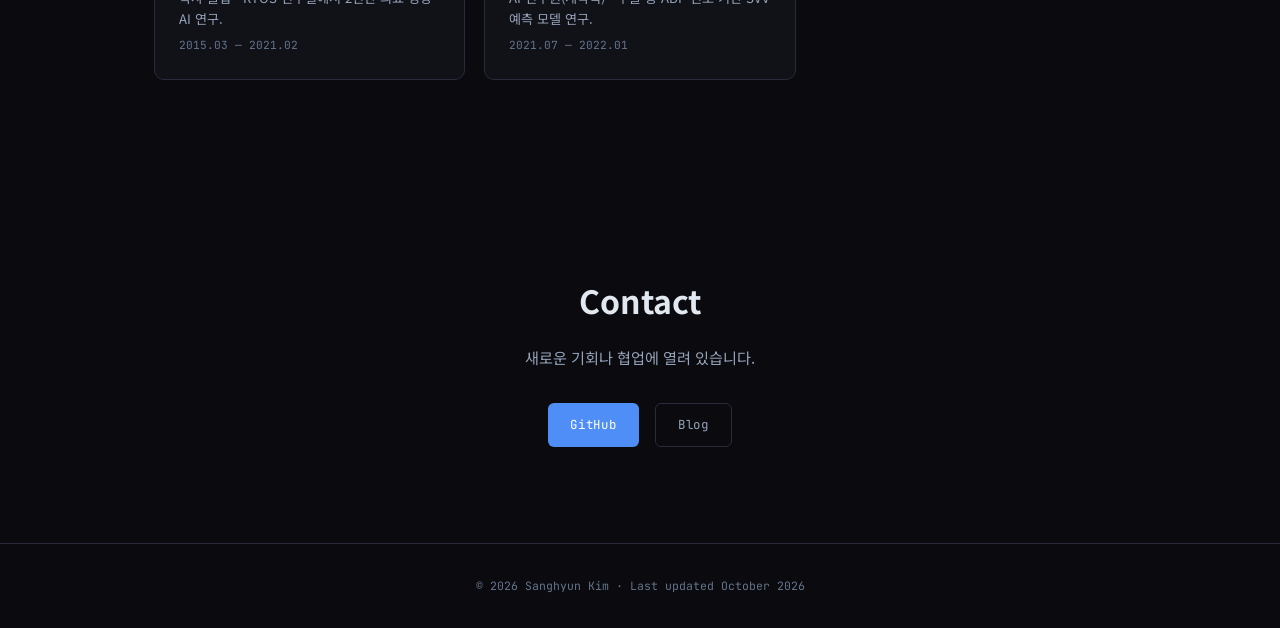
==== commit fb9dab5a: "포트폴리오 페이지 수치·문구를 이력서와 맞춤 - ROI Score를 평균 IoU(평가셋 약 1.5만 장)로 표기 - 모델 크기 1MB 이하로 정정, 추론 속도 20% 향상 문구 삭" ====
--- a/index.html
+++ b/index.html
@@ -272,8 +272,8 @@
   <h1 class="hero-name">김상현<span>.</span></h1>
   <div class="hero-title">Computer Vision · Model Optimization · Data</div>
   <p class="hero-desc">
-    금융권 카드·신분증 ROI Detection 모델을 직접 설계해 약 3년간 운영했습니다.<br>
-    데이터가 없을 땐 학습 데이터를 직접 설계하고, 모바일·단일 GPU에 맞게 추론을 최적화해 왔습니다.
+    잘된 케이스보다 잘못 나온 케이스를 먼저 봅니다.<br>
+    금융권 카드·신분증 ROI Detection 모델을 단독으로 설계해, 60개 이상 고객사에서 들어온 실패 케이스를 데이터와 모델로 고치며 약 3년간 운영했습니다.
   </p>
   <div class="hero-links">
     <a href="https://github.com/kws02352" class="btn btn-primary" target="_blank">GitHub</a>
@@ -290,7 +290,7 @@
   <div class="highlights-list">
     <div class="highlight-item">
       <div class="highlight-icon">SERVICE</div>
-      <div class="highlight-text"><strong>ROI Detection 모델 단독 개발·유지보수</strong> — 다수 금융권 고객사 서비스에 탑재돼 약 3년 운영. 클래스 확장으로 떨어진 ROI Score를 0.9410 → 0.9666으로 회복, 저가형 안드로이드에서 추론 100ms 이하.</div>
+      <div class="highlight-text"><strong>ROI Detection 모델 단독 개발·운영</strong> — 60개 이상 금융권 고객사 서비스에 탑재돼 약 3년 운영. 실패 케이스를 분석해 재현 데이터 생성과 구조 재설계로 대응했고, 클래스 확장으로 떨어진 평균 IoU를 0.9410 → 0.9666으로 회복, 저가형 안드로이드에서 추론 100ms 이하.</div>
     </div>
     <div class="highlight-item">
       <div class="highlight-icon">DATA</div>
@@ -326,7 +326,6 @@
       <div class="skill-card-label">LANGUAGES</div>
       <div class="skill-tags">
         <span class="tag">Python (Expert)</span>
-        <span class="tag">C++ (Familiar)</span>
       </div>
     </div>
     <div class="skill-card">
@@ -384,14 +383,14 @@
       <div class="project-card">
         <div class="project-card-header">
           <div class="project-name">카드/신분증 ROI Detection 모델 개발 및 운영</div>
-          <div class="project-period">2023.05 — 2026.06 · 단독 개발 · 모델 구조 설계·학습, ONNX 변환, 엔진 로직, 재학습 사이클</div>
+          <div class="project-period">2023.05 — 2026.06 · 단독 개발 · 실패 케이스 분석, 데이터 생성, 모델 구조 설계·학습, ONNX 변환, 엔진 로직</div>
           <p class="project-intro">
-            금융권 OCR 서비스의 첫 단계로, 촬영 이미지에서 카드·신분증 영역과 꼭지점을 찾는 ROI Detection 모델입니다. 학습된 모델을 ONNX로 변환해 엔진에 전달하는 방식으로 배포되며, 다수 금융권 고객사 서비스에 탑재돼 약 3년간 운영됐습니다. 이 모델의 핵심인 다중 채널 ROI 식별 방법은 특허로 등록되어 있습니다 (제10-2837662호).
+            금융권 OCR 서비스의 첫 단계로, 촬영 이미지에서 카드·신분증 영역과 꼭지점을 찾는 ROI Detection 모델입니다. 학습된 모델을 ONNX로 변환해 엔진에 전달하는 방식으로 배포되며, 60개 이상 금융권 고객사 서비스에 탑재돼 약 3년간 운영됐습니다. 이 모델의 핵심인 다중 채널 ROI 식별 방법은 특허로 등록되어 있습니다 (제10-2837662호).
           </p>
           <div class="project-metrics">
-            <span class="metric">ROI Score 0.9410 → 0.9666</span>
-            <span class="metric">이전 CNN 대비 추론 속도 20% 향상</span>
-            <span class="metric">100ms 이하 · 1.1MB</span>
+            <span class="metric">평균 IoU 0.9410 → 0.9666</span>
+            <span class="metric">실패 케이스 재현 데이터 생성</span>
+            <span class="metric">100ms 이하 · 1MB 이하</span>
             <span class="metric">특허 등록</span>
           </div>
           <div class="project-stack">
@@ -407,6 +406,17 @@
           <div class="ps-title">// PROBLEM & SOLUTION</div>
 
           <div class="ps-item">
+            <div class="ps-problem">고객사 실패 케이스 — 틀린 이미지부터 분석</div>
+            <div class="ps-context">상용화 이후 고객사에서 실패 케이스가 계속 들어옴. 분석해 보니 손가락 가림, 손 위에 올린 카드, 카드 가장자리와 손 외곽이 겹쳐 가장자리를 길게 검출하는 유형이 반복됨.</div>
+            <div class="ps-sol-label">→ SOLUTION</div>
+            <ul class="ps-sol">
+              <li>손 영역만 분리(누끼)해 카드와 합성하고, 다양한 배경 합성과 회전·조명·블러 변형으로 실패 유형을 재현하는 학습 데이터 생성</li>
+              <li>재학습 → ONNX 변환 → 엔진 측 전달 사이클을 실패 케이스가 들어올 때마다 직접 반복, 약 3년간 라이브 모델 운영</li>
+            </ul>
+            <div class="ps-context" style="margin-top:0.8rem;">참고: 이 모델이 1단계로 들어간 OCR 파이프라인(3개 모델)의 end-to-end 정확도는 98.9%입니다. 담당 모델 단독 지표는 평균 IoU입니다.</div>
+          </div>
+
+          <div class="ps-item">
             <div class="ps-problem">기존 OpenCV 방식의 구조적 한계</div>
             <div class="ps-context">가이드 박스 안에서만 동작해 자유 위치·크기의 이미지에 대응하지 못했고, 카드의 회전 방향을 몰라 0/90/180/270도를 모두 추론해야 했음.</div>
             <div class="ps-sol-label">→ SOLUTION</div>
@@ -427,22 +437,22 @@
 
           <div class="ps-item">
             <div class="ps-problem">모바일 배포 제약</div>
-            <div class="ps-context">저가형 안드로이드 ONNX 4스레드 기준 추론 100ms 이하, 모델 크기 1MB 내외가 요구됨.</div>
+            <div class="ps-context">저가형 안드로이드 ONNX 4스레드 기준 추론 100ms 이하, 모델 크기 1MB 이하가 요구됨.</div>
             <div class="ps-sol-label">→ SOLUTION</div>
             <ul class="ps-sol">
               <li>파라미터 수와 추론 속도를 계속 측정하며 구조를 실험하고, 속도 기준 안에서 성능을 최대로 확보</li>
-              <li>추론 100ms 이하, 모델 크기 약 1.1MB로 저가형 단말 탑재</li>
-            </ul>
-          </div>
-
-          <div class="ps-item">
-            <div class="ps-problem">클래스 확장(8→11종) 후 ROI Score 하락</div>
-            <div class="ps-context">지원 카드가 늘면서 ROI Score가 0.9633 → 0.9410으로 하락. 구조·데이터·Loss 세 방향에서 대응.</div>
-            <div class="ps-sol-label">→ SOLUTION</div>
-            <ul class="ps-sol">
-              <li>구조: 로컬 특성에 의존하는 CNN 백본을 TinyViT로 교체. 인코더에 행/열을 번갈아 쌓은 Area Attention, 디코더에 Linear Attention 적용해 100ms 제약 유지, 이전 CNN 모델 대비 추론 속도 20% 향상</li>
+              <li>추론 100ms 이하, 모델 크기 1MB 이하로 저가형 단말 탑재</li>
+            </ul>
+          </div>
+
+          <div class="ps-item">
+            <div class="ps-problem">클래스 확장(8→11종) 후 평균 IoU 하락</div>
+            <div class="ps-context">지원 카드가 늘면서 평균 IoU(평가셋 약 1.5만 장)가 0.9633 → 0.9410으로 하락. 구조·데이터·Loss 세 방향에서 대응.</div>
+            <div class="ps-sol-label">→ SOLUTION</div>
+            <ul class="ps-sol">
+              <li>구조: 로컬 특성에 의존하는 CNN 백본을 TinyViT로 교체. 인코더에 행/열을 번갈아 쌓은 Area Attention, 디코더에 Linear Attention 적용. 구조가 커졌지만 이전 CNN 모델과 비슷한 추론 속도를 유지해 100ms 제약 충족</li>
               <li>Loss: MSE+CE → OHEM+Focal(클래스 불균형), Dice(영역 겹침), IoU, Distance-Transform Boundary Loss(경계 정밀도)로 재설계, LossWeightScheduler + ModelEMA 도입</li>
-              <li>데이터: 아래 Augmentation 재설계와 함께 가져가 ROI Score 0.9666 달성 (확장 전 최고치 0.9633 초과)</li>
+              <li>데이터: 아래 Augmentation 재설계와 함께 가져가 평균 IoU 0.9666 달성 (확장 전 최고치 0.9633 초과)</li>
             </ul>
           </div>
 
@@ -477,16 +487,6 @@
             </ul>
           </div>
 
-          <div class="ps-item">
-            <div class="ps-problem">운영 사이클 — 라이브 모델 지속 업데이트</div>
-            <div class="ps-context">상용 이후에도 신규 카드 종류 추가, 고객사 실패 케이스 대응이 계속 필요한 상황.</div>
-            <div class="ps-sol-label">→ OPERATION</div>
-            <ul class="ps-sol">
-              <li>데이터 수집 → 원인 분석 → 재학습 → ONNX 재변환 사이클 직접 담당</li>
-              <li>약 3년간 라이브 모델 운영</li>
-            </ul>
-            <div class="ps-context" style="margin-top:0.8rem;">참고: 이 모델이 1단계로 들어간 OCR 파이프라인(3개 모델)의 end-to-end 정확도는 98.9%입니다.</div>
-          </div>
         </div>
       </div>
 
